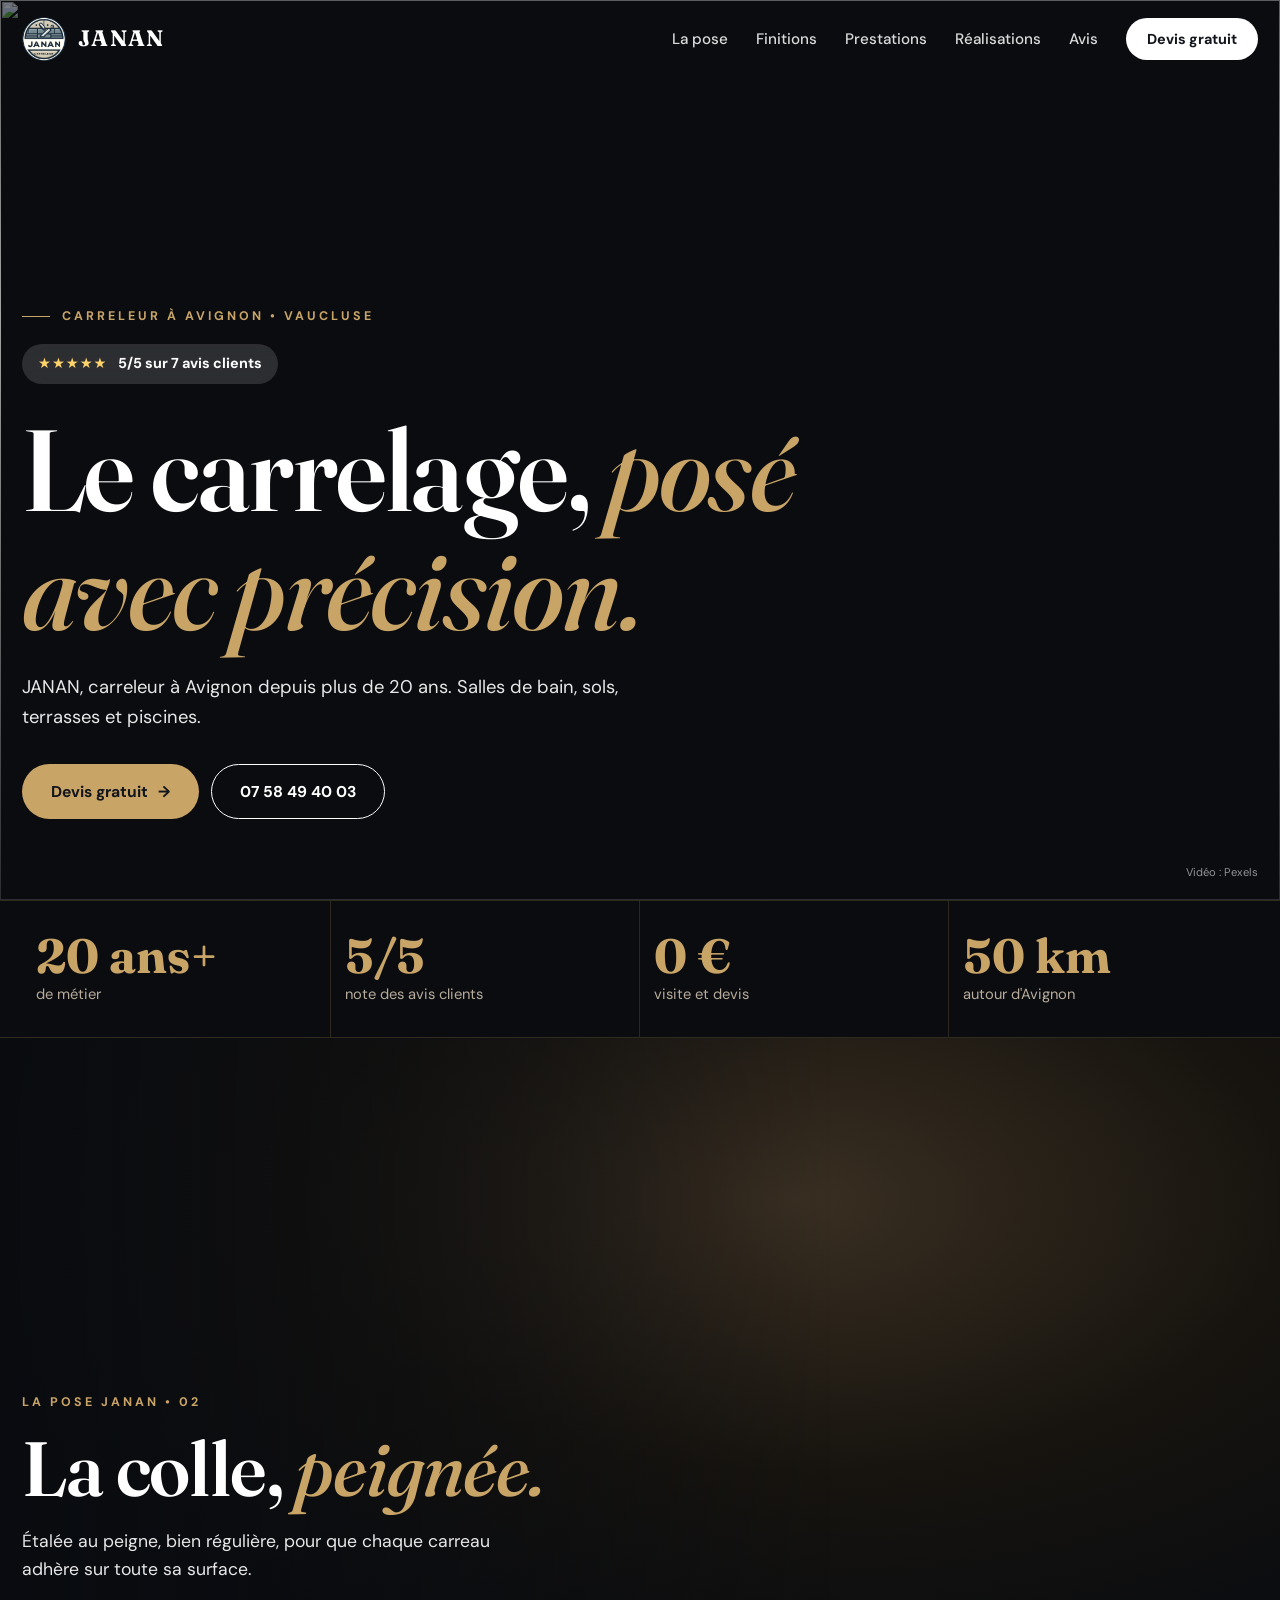
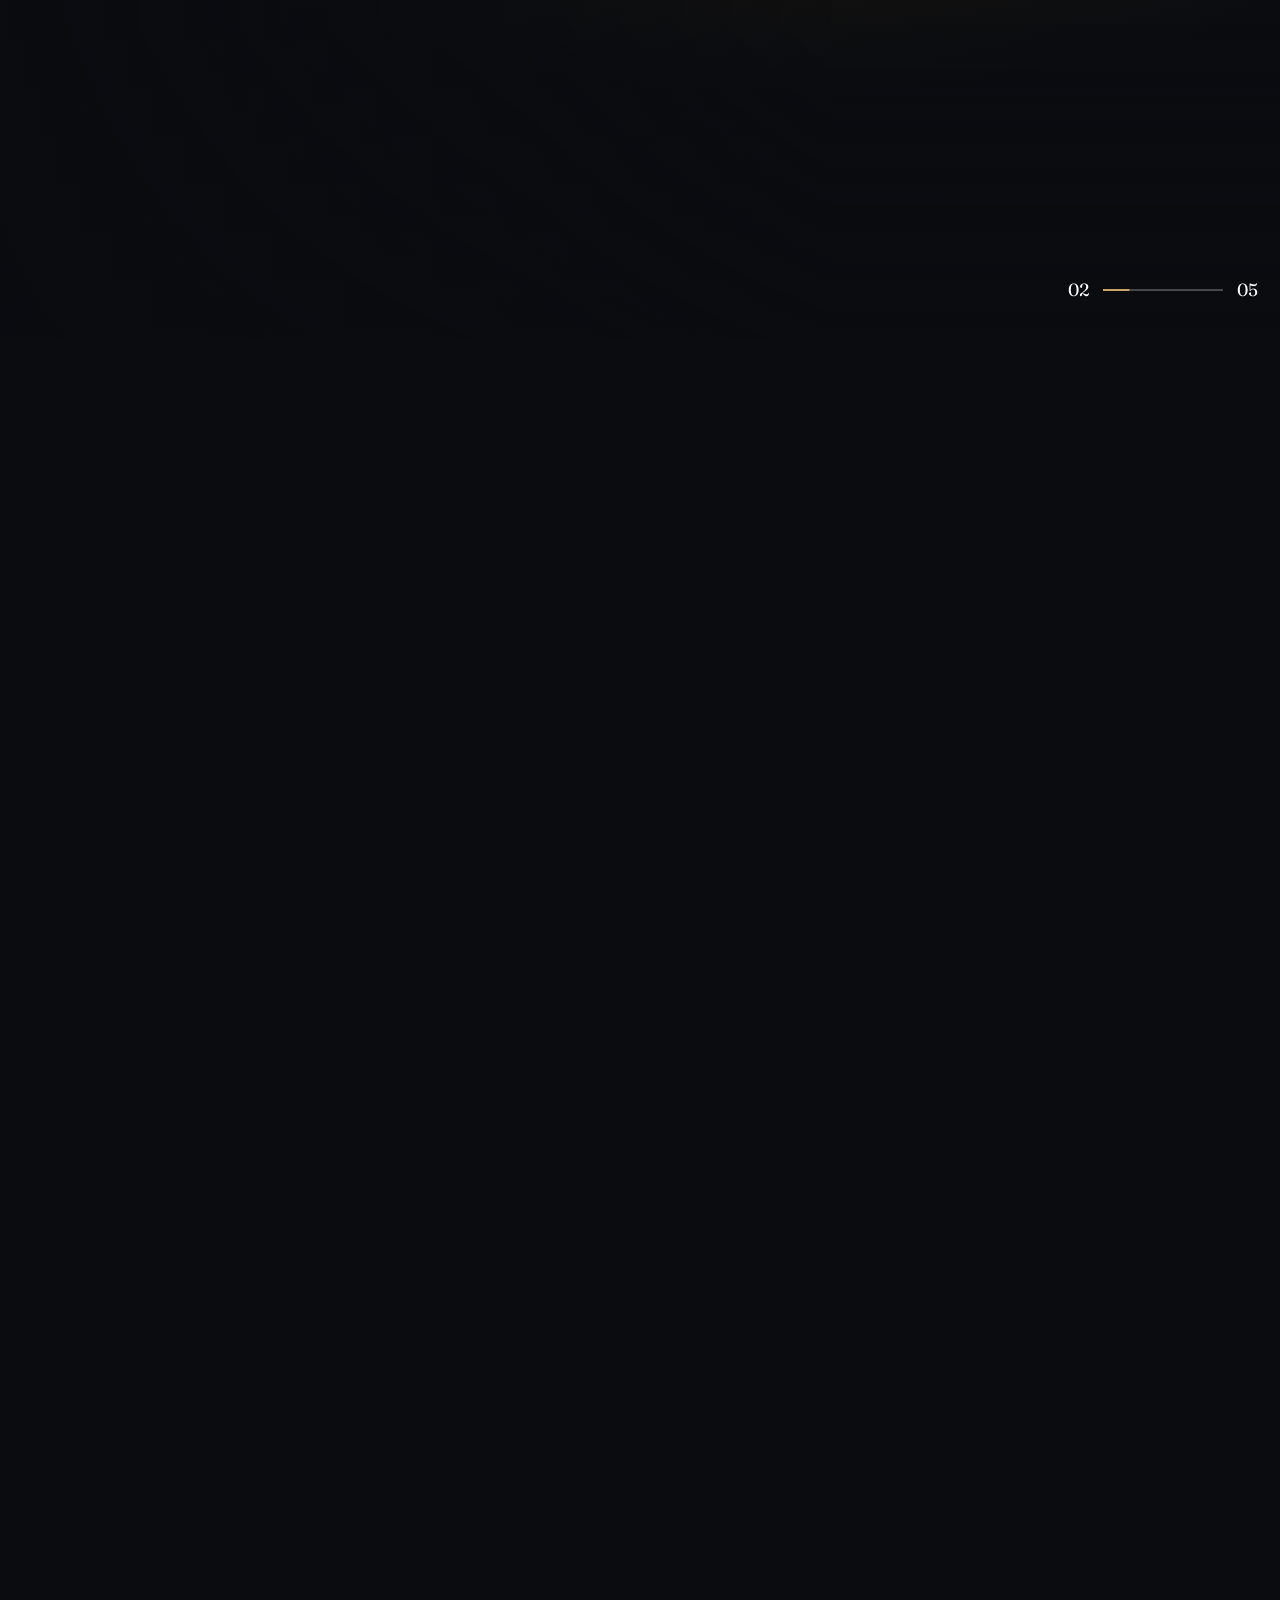
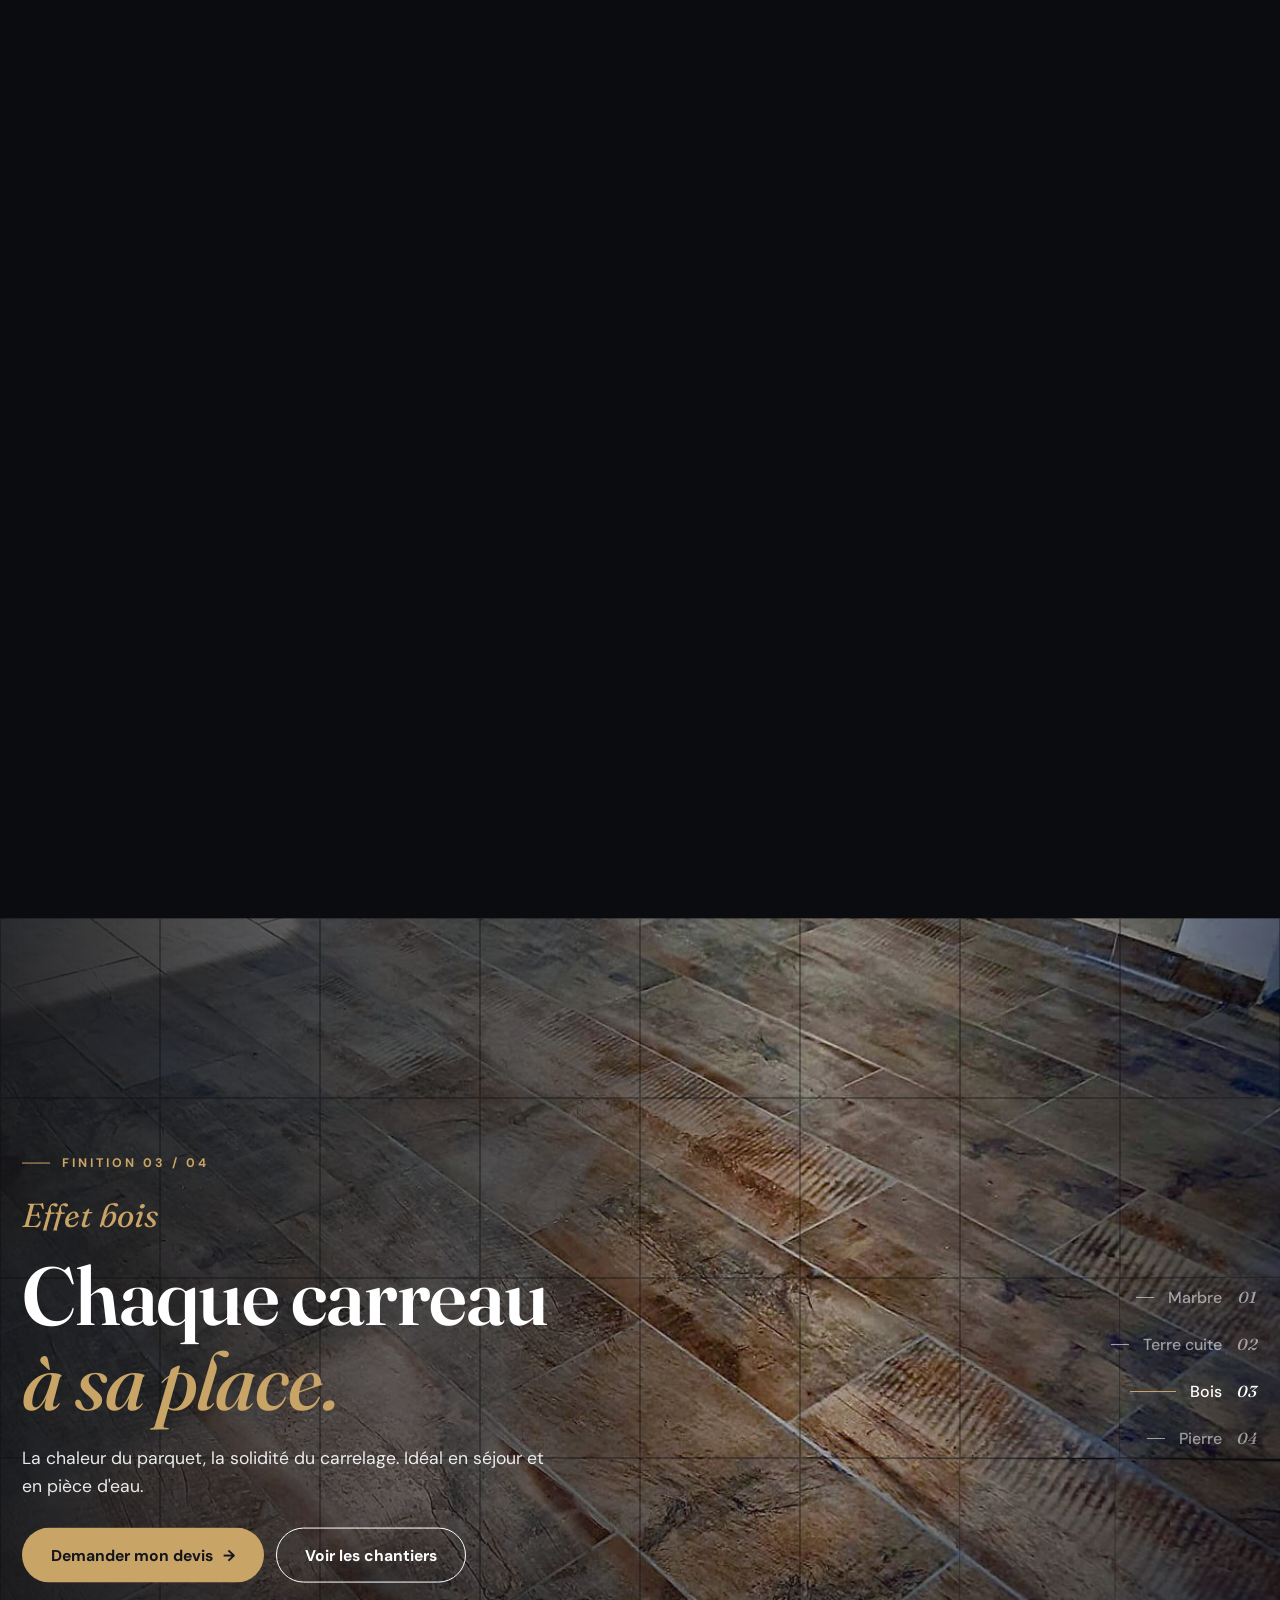
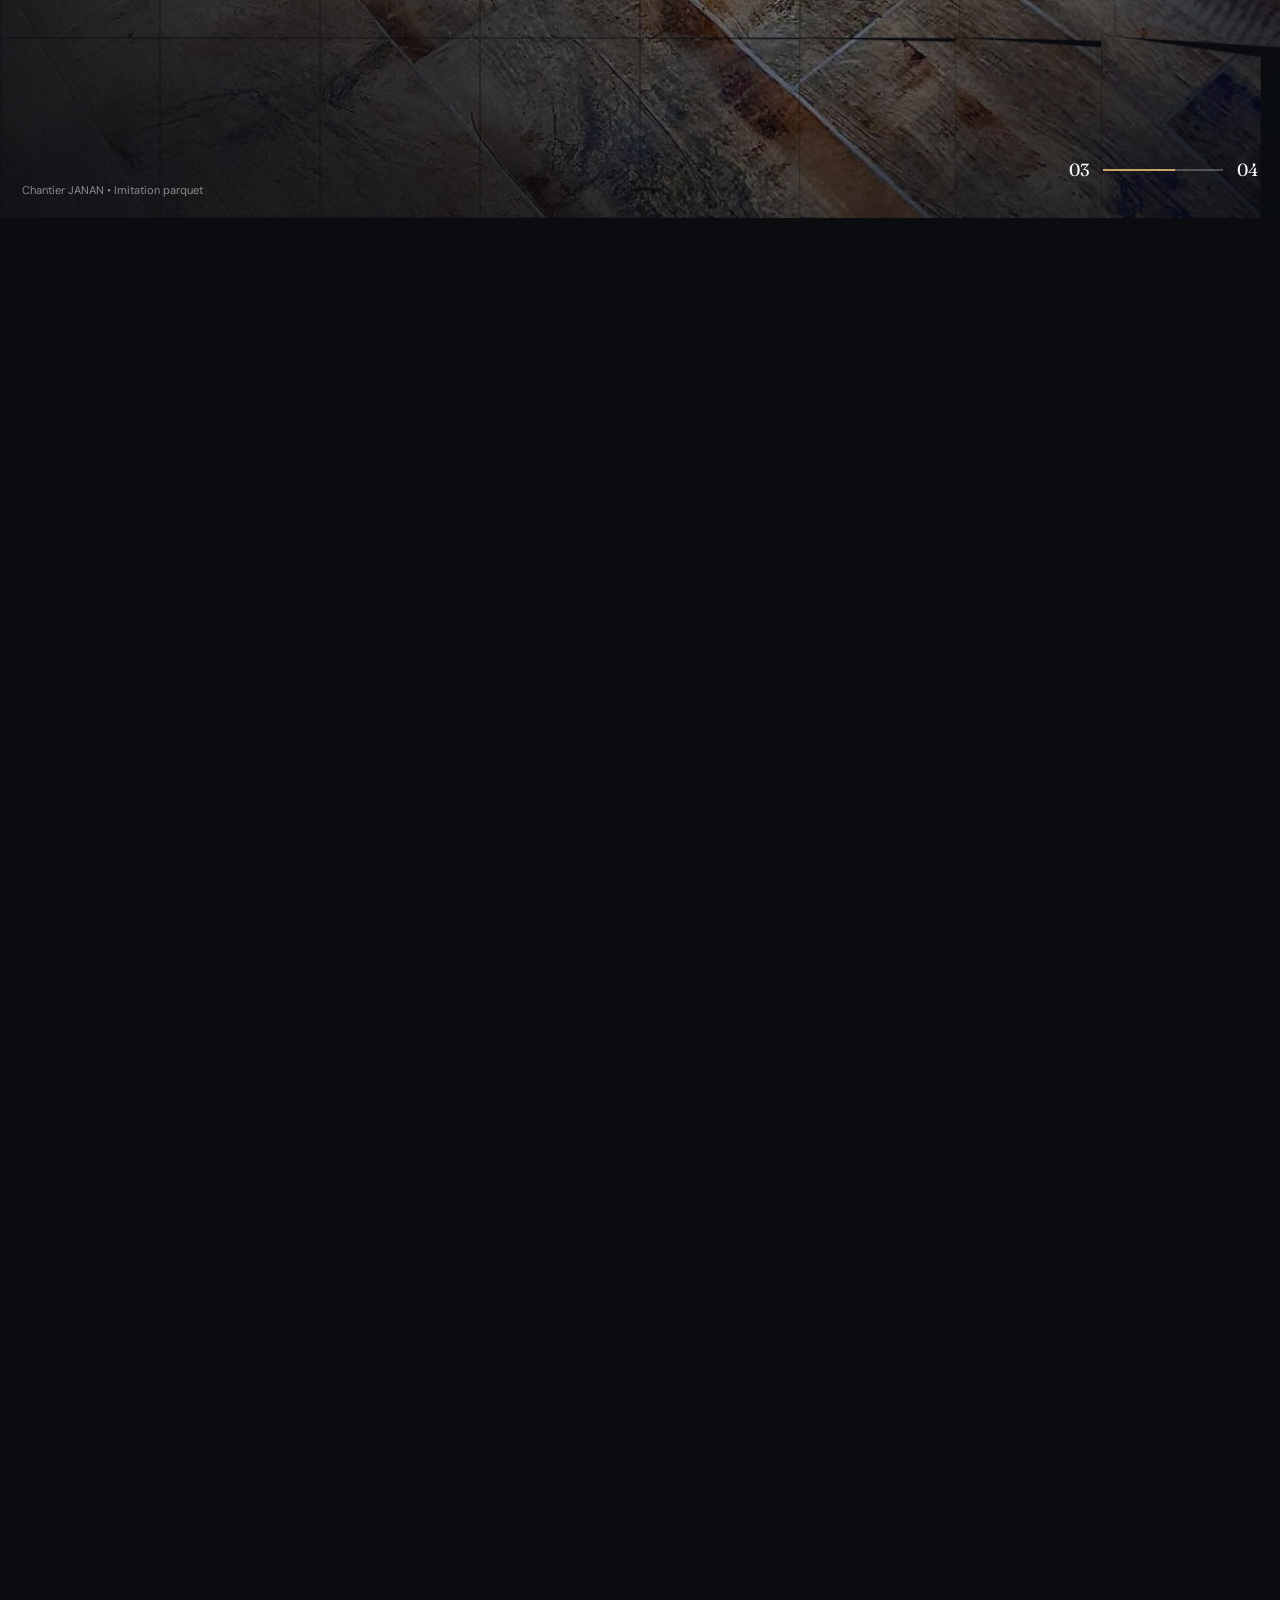
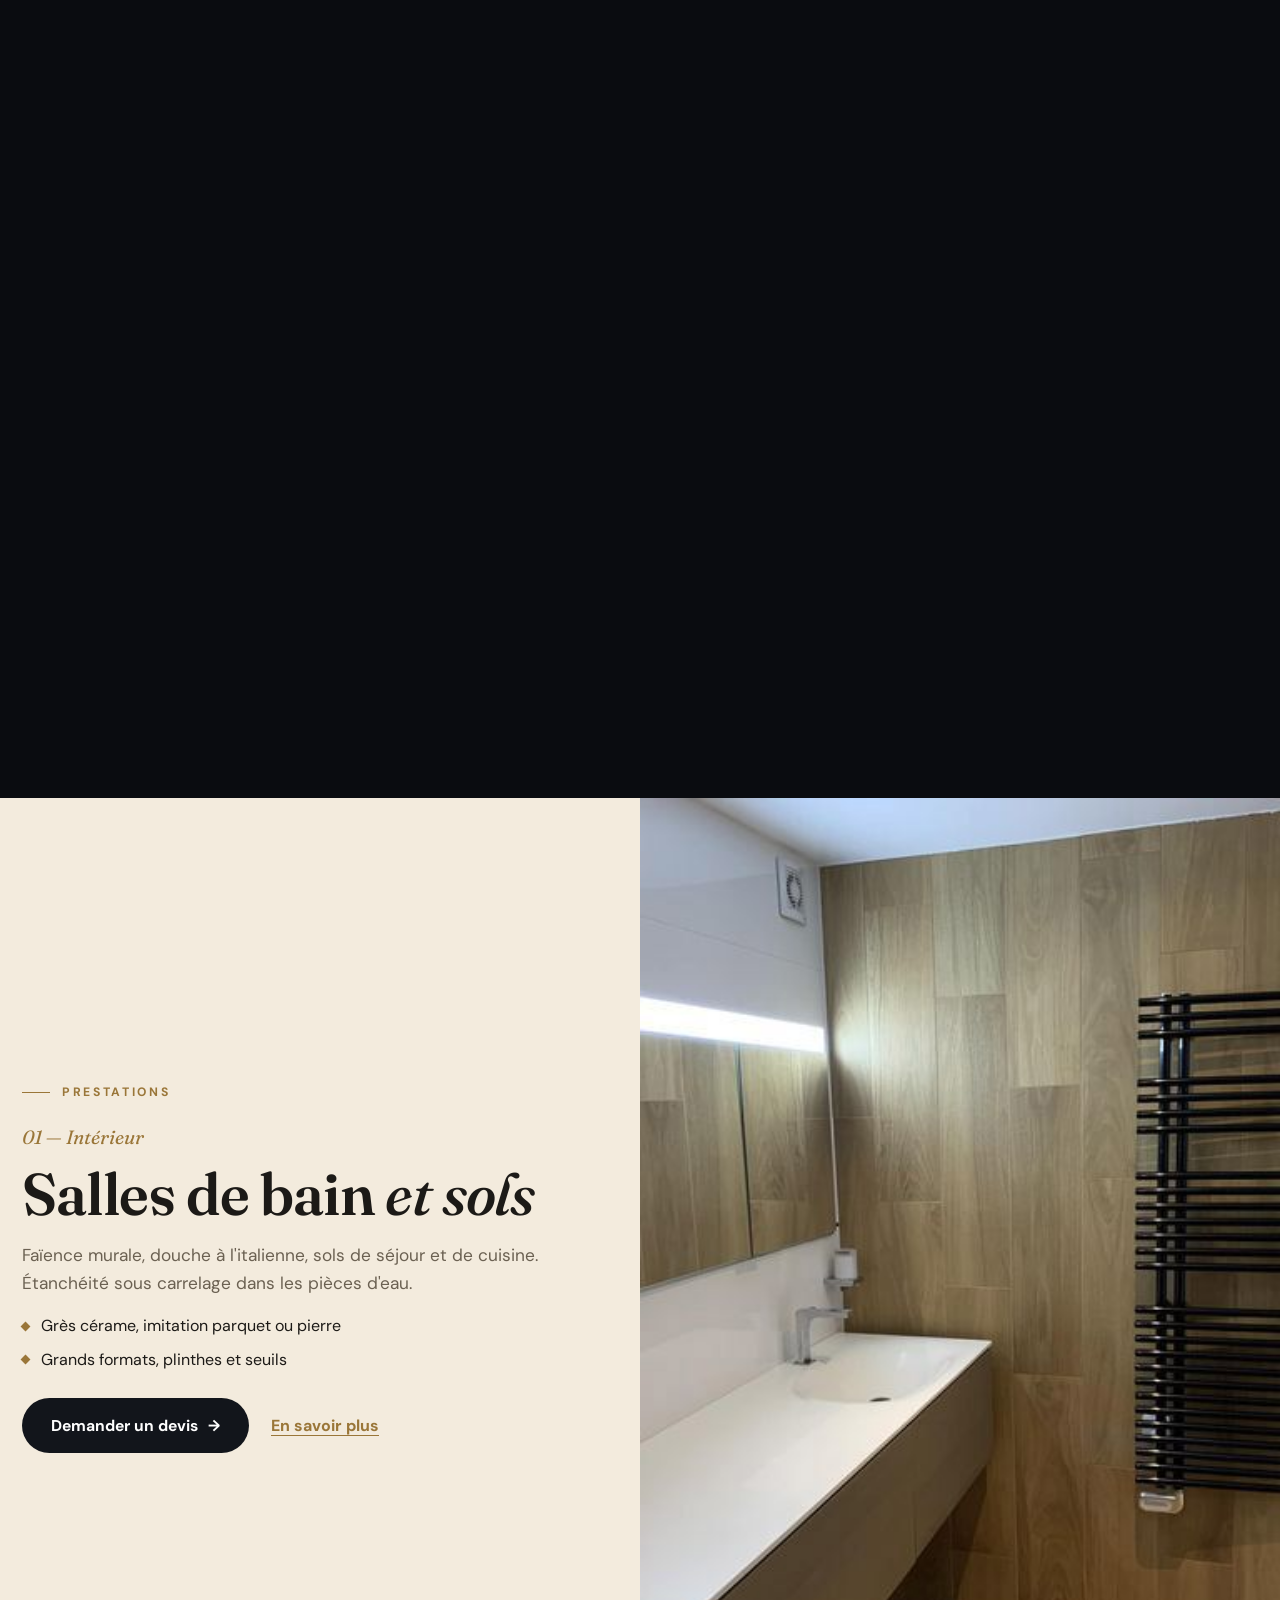
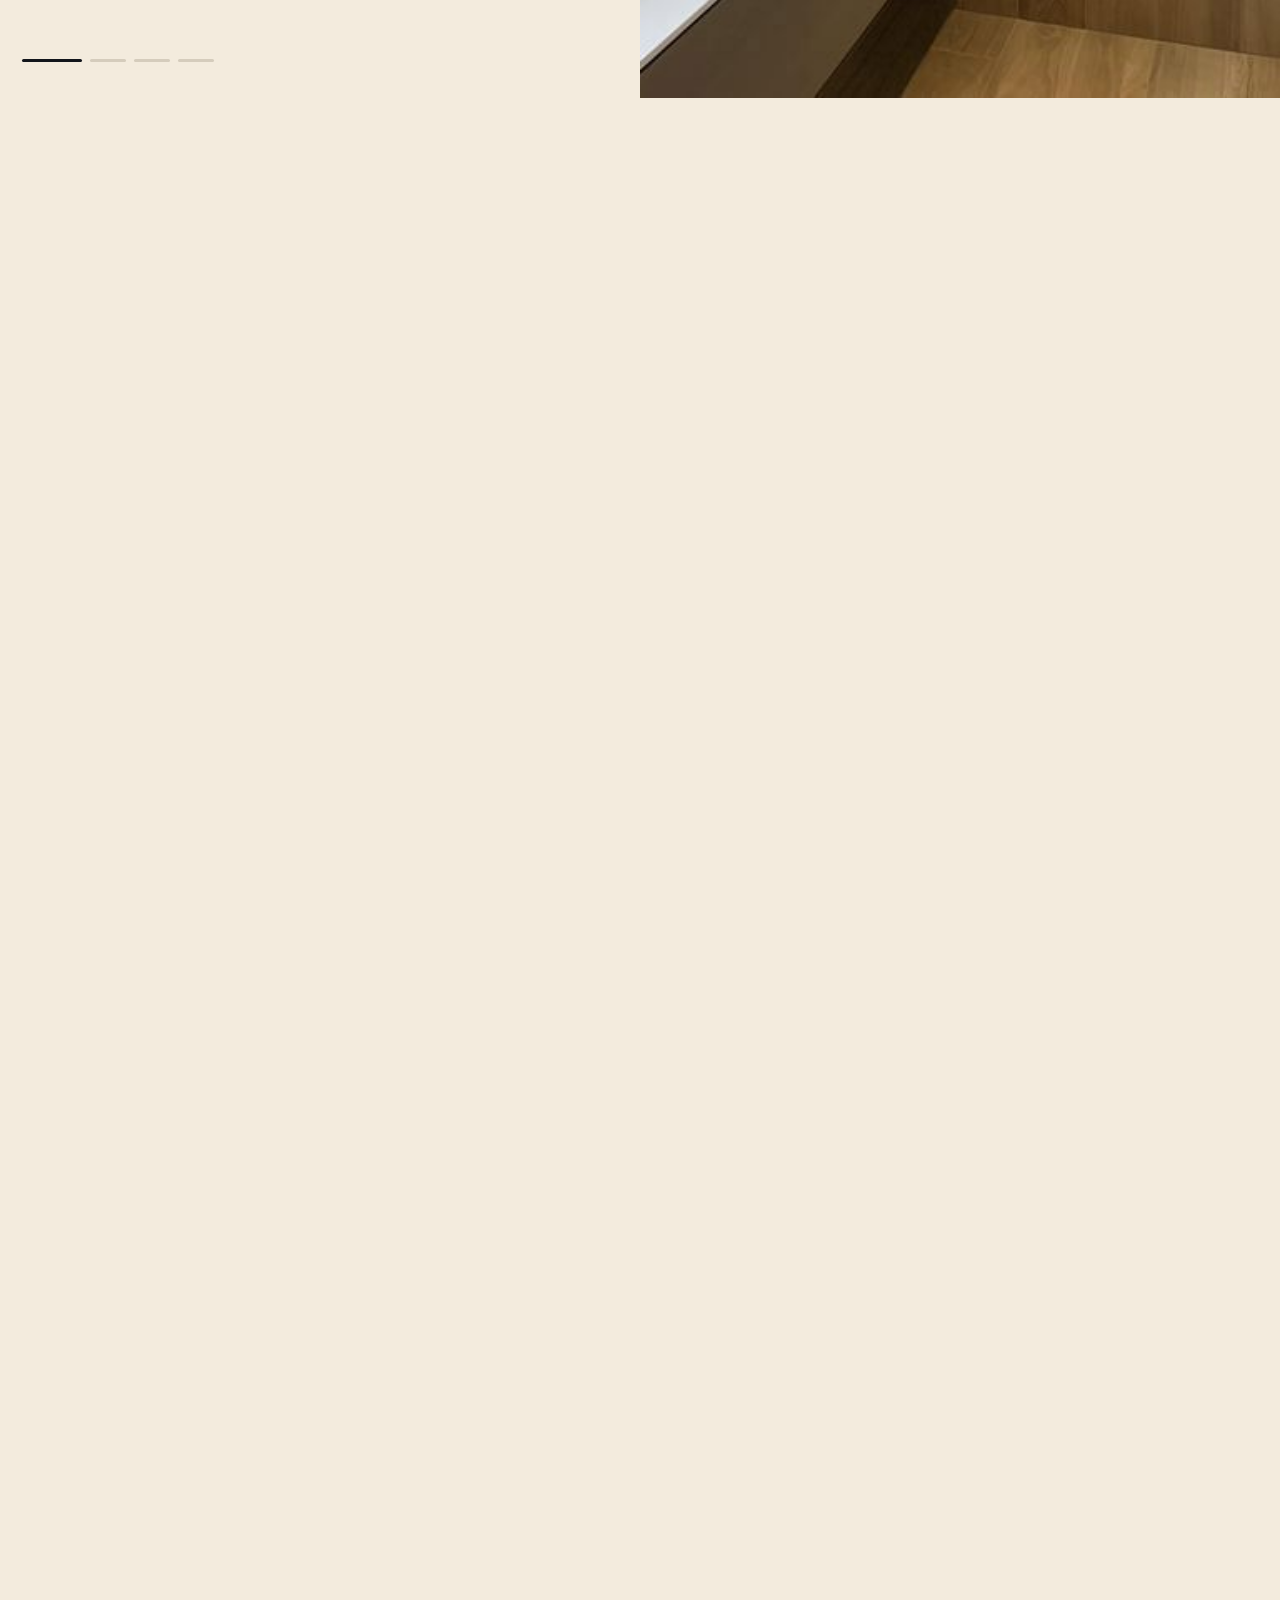
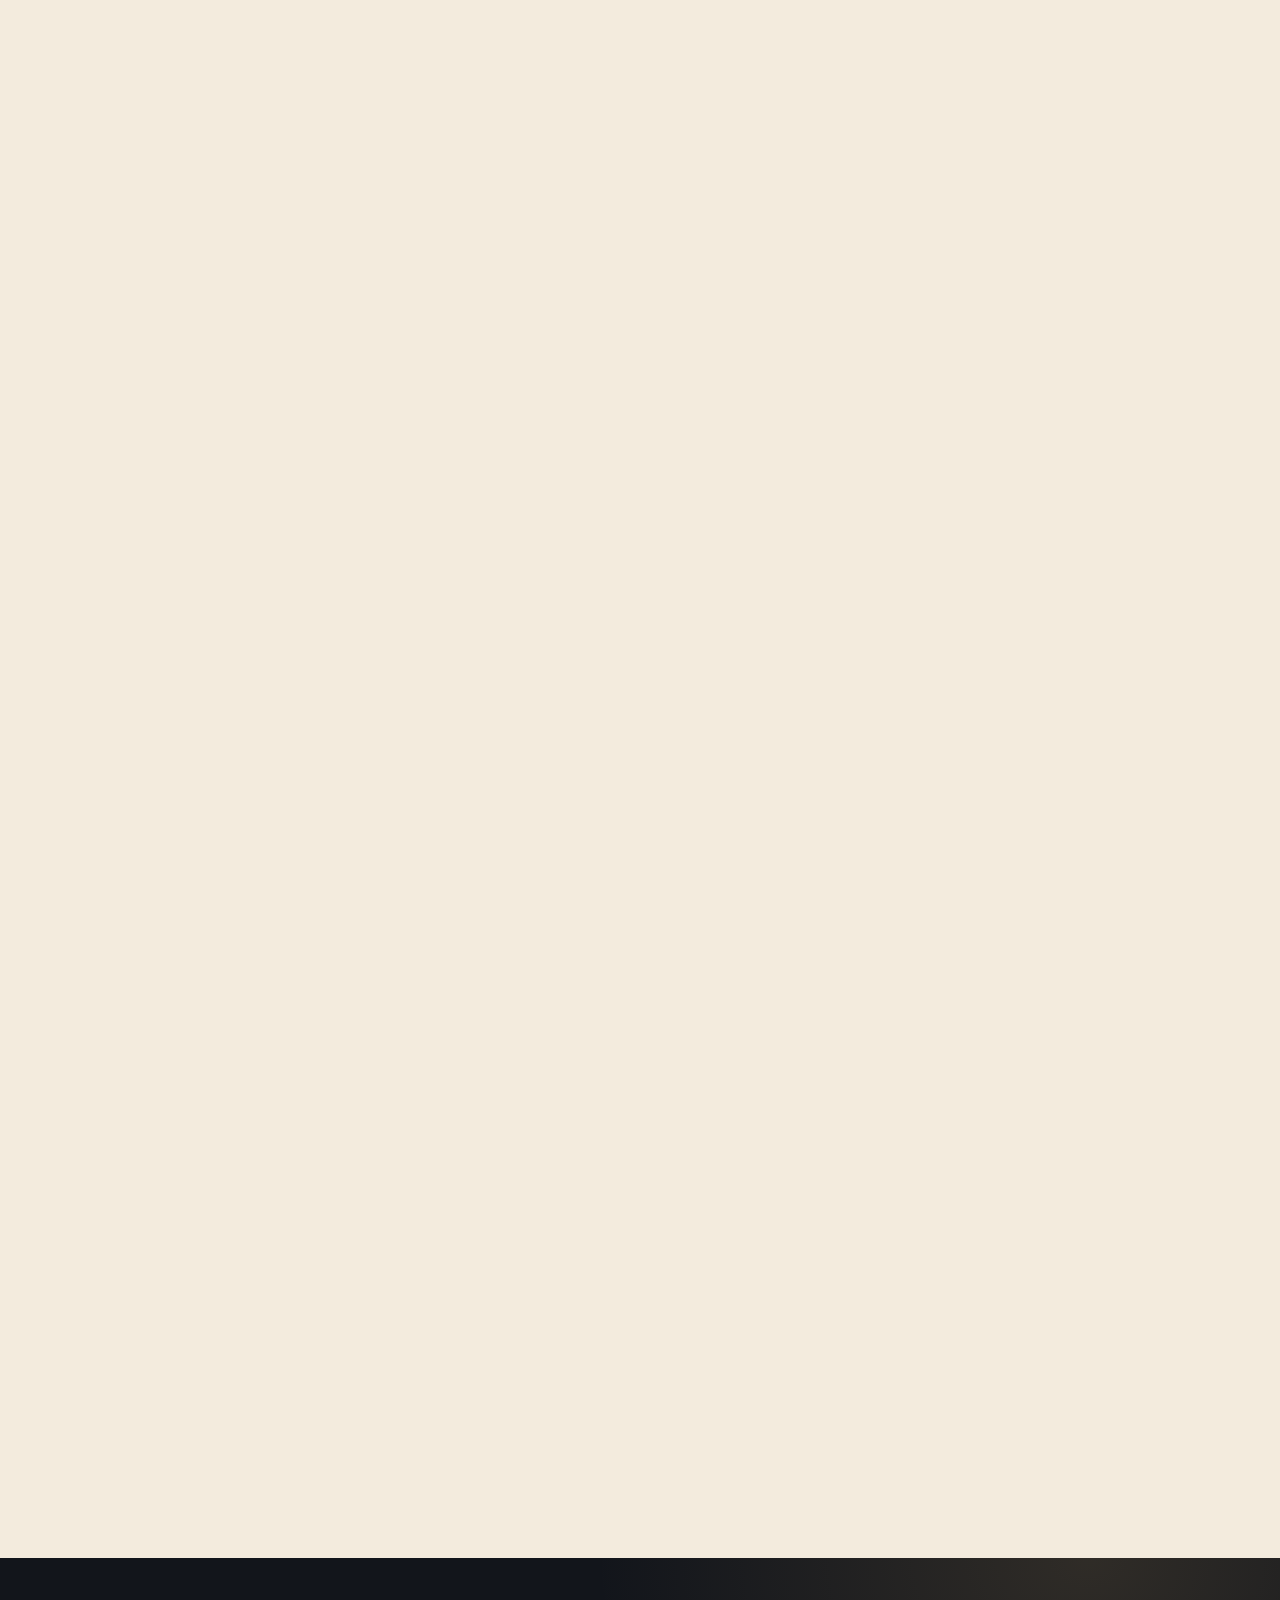
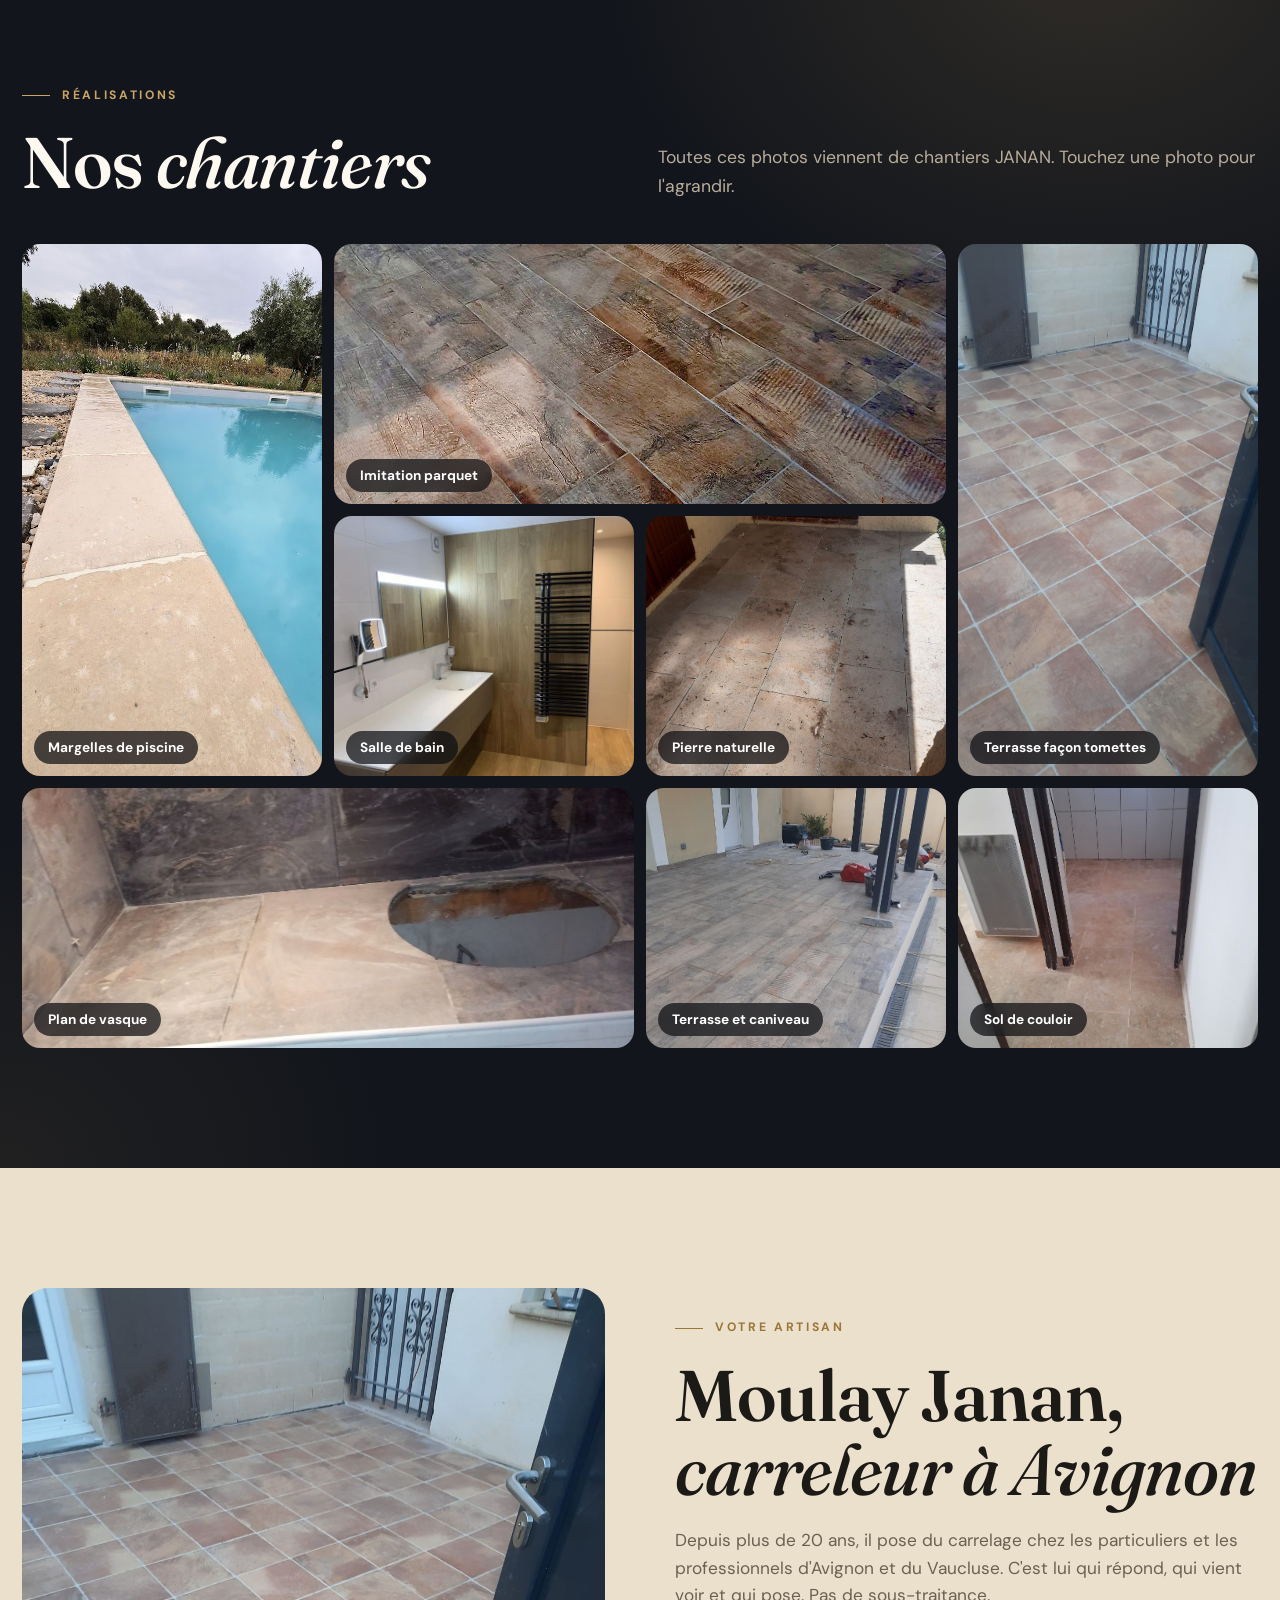
==== index.html @ f1400edd "Zone d'intervention : 50 km autour d'Avignon" ====
<!DOCTYPE html>
<html lang="fr">
<head>
  <meta charset="utf-8">
  <meta name="viewport" content="width=device-width, initial-scale=1, viewport-fit=cover">
  <title>Carreleur à Avignon | JANAN Carreleur • Devis gratuit</title>
  <meta name="description" content="JANAN Carreleur, artisan carreleur à Avignon depuis plus de 20 ans : salles de bain, sols, terrasses, margelles de piscine et rénovation. Avis clients 5/5. Devis gratuit au 07 58 49 40 03.">
  <link rel="canonical" href="https://www.janan-carreleur.fr/">
  <meta property="og:title" content="JANAN Carreleur • Carreleur à Avignon">
  <meta property="og:description" content="Artisan carreleur à Avignon. Avis clients 5/5. Devis gratuit.">
  <meta property="og:type" content="website">
  <meta property="og:image" content="https://www.janan-carreleur.fr/images/margelles-piscine.jpg">
  <link rel="icon" type="image/png" sizes="32x32" href="images/favicon-32.png">
  <link rel="apple-touch-icon" href="images/apple-touch-icon.png">
  <meta name="theme-color" content="#0a0c10">

  <link rel="preconnect" href="https://fonts.googleapis.com">
  <link rel="preconnect" href="https://fonts.gstatic.com" crossorigin>
  <link href="https://fonts.googleapis.com/css2?family=Fraunces:ital,opsz,wght@0,9..144,500;0,9..144,600;0,9..144,700;1,9..144,500&family=DM+Sans:wght@400;500;700&display=swap" rel="stylesheet">
  <link rel="preconnect" href="https://videos.pexels.com">

  <script type="application/ld+json">
  {
    "@context": "https://schema.org",
    "@graph": [
      {
        "@type": "HomeAndConstructionBusiness",
        "@id": "https://www.janan-carreleur.fr/#entreprise",
        "name": "JANAN Carreleur",
        "alternateName": "Moulay Janan - JANAN Carreleur",
        "founder": "Moulay Janan",
        "description": "Artisan carreleur à Avignon depuis plus de 20 ans : salles de bain, sols, terrasses, margelles de piscine et rénovation. Visite et devis gratuits.",
        "telephone": "+33758494003",
        "url": "https://www.janan-carreleur.fr/",
        "image": "https://www.janan-carreleur.fr/images/margelles-piscine.jpg",
        "logo": "https://www.janan-carreleur.fr/images/logo-janan.png",
        "address": { "@type": "PostalAddress", "streetAddress": "1 Avenue Grégoire XI", "postalCode": "84000", "addressLocality": "Avignon", "addressRegion": "Provence-Alpes-Côte d'Azur", "addressCountry": "FR" },
        "areaServed": ["Avignon","Montfavet","Le Pontet","Sorgues","Villeneuve-lès-Avignon","Morières-lès-Avignon","Vedène","Châteaurenard","Saint-Rémy-de-Provence","Luberon"],
        "sameAs": ["https://www.pagesjaunes.fr/pros/60467221"],
        "aggregateRating": { "@type": "AggregateRating", "ratingValue": "5", "reviewCount": "7" },
        "hasOfferCatalog": {
          "@type": "OfferCatalog",
          "name": "Prestations de carrelage",
          "itemListElement": [
            { "@type": "Offer", "itemOffered": { "@type": "Service", "name": "Carrelage de salle de bain", "url": "https://www.janan-carreleur.fr/carrelage-salle-de-bain-avignon.html" } },
            { "@type": "Offer", "itemOffered": { "@type": "Service", "name": "Pose de carrelage de sol", "url": "https://www.janan-carreleur.fr/pose-carrelage-sol-avignon.html" } },
            { "@type": "Offer", "itemOffered": { "@type": "Service", "name": "Carrelage de terrasse", "url": "https://www.janan-carreleur.fr/carrelage-terrasse-avignon.html" } },
            { "@type": "Offer", "itemOffered": { "@type": "Service", "name": "Margelles et plage de piscine", "url": "https://www.janan-carreleur.fr/margelles-piscine-avignon.html" } },
            { "@type": "Offer", "itemOffered": { "@type": "Service", "name": "Rénovation de carrelage", "url": "https://www.janan-carreleur.fr/renovation-carrelage-avignon.html" } }
          ]
        }
      },
      {
        "@type": "FAQPage",
        "mainEntity": [
          { "@type": "Question", "name": "Le devis est-il gratuit ?", "acceptedAnswer": { "@type": "Answer", "text": "Oui. Je me déplace pour voir le chantier et je vous remets un devis détaillé, sans engagement." } },
          { "@type": "Question", "name": "Combien coûte la pose de carrelage ?", "acceptedAnswer": { "@type": "Answer", "text": "Le prix dépend de l'état du sol, du format des carreaux, des découpes et de l'accès au chantier. Il est donné après la visite : vous avez un tarif juste, qui ne change pas en cours de route." } },
          { "@type": "Question", "name": "Dois-je acheter le carrelage moi-même ?", "acceptedAnswer": { "@type": "Answer", "text": "Comme vous préférez. Vous pouvez choisir votre carrelage, ou je vous conseille sur le modèle, la quantité et la colle adaptés à votre pièce." } },
          { "@type": "Question", "name": "Faut-il retirer l'ancien carrelage ?", "acceptedAnswer": { "@type": "Answer", "text": "Pas toujours. Selon l'état du sol, il est parfois possible de poser par-dessus. Je le vérifie lors de la visite." } },
          { "@type": "Question", "name": "Travaillez-vous pour les professionnels ?", "acceptedAnswer": { "@type": "Answer", "text": "Oui : commerces, bureaux, garages et locaux associatifs. Le devis se fait de la même façon." } }
        ]
      }
    ]
  }
  </script>

  <style>
    /* Mise en page : images plein écran (vidéo de pose, photos de chantier), récit au défilement,
       fonds pleins sable et bleu marine (couleurs du logo), peu de blanc. */
    /* Deux ambiances : scènes sombres façon cinéma (noir chaud + lueurs dorées) et sections claires crème et or */
    :root {
      --deep: #0a0c10;
      --navy: #12151b;
      --slate: #3a3f48;
      --sand: #c9a467;
      --sand-dk: #9a7638;
      --stone: #f3ebdd;
      --stone-2: #ebe0cc;
      --cream: #fdf9f1;
      --ink: #1c1a17;
      --muted: #6b6152;
      --line: rgba(60,45,20,.16);
      --glow: radial-gradient(ellipse 55% 45% at 85% 0%, rgba(201,164,103,.16), transparent 70%), radial-gradient(ellipse 45% 40% at 0% 100%, rgba(201,164,103,.08), transparent 70%);
      --wa: #1fa855;
      --serif: 'Fraunces', Georgia, 'Times New Roman', serif;
      --sans: 'DM Sans', system-ui, -apple-system, 'Segoe UI', Arial, sans-serif;
    }
    * { box-sizing: border-box; margin: 0; padding: 0; }
    html { scroll-behavior: smooth; }
    html.lenis, html.lenis body { height: auto; }
    .lenis.lenis-smooth { scroll-behavior: auto !important; }
    .lenis.lenis-stopped { overflow: hidden; }
    body { font-family: var(--sans); background: var(--stone); color: var(--ink); line-height: 1.6; -webkit-font-smoothing: antialiased; }
    main, footer { overflow-x: clip; }
    img, video { max-width: 100%; display: block; }
    a { color: inherit; }
    :focus-visible { outline: 2px solid var(--sand-dk); outline-offset: 3px; }
    h1, h2, h3 { font-family: var(--serif); font-weight: 600; line-height: 1.04; letter-spacing: -0.015em; text-wrap: balance; }
    h1 em, h2 em, h3 em { font-style: italic; font-weight: 500; }
    .wrap { width: 100%; max-width: 1280px; margin: 0 auto; padding-left: max(22px, env(safe-area-inset-left, 0px)); padding-right: max(22px, env(safe-area-inset-right, 0px)); }
    .sec { padding-block: 120px; }
    .kicker { display: inline-flex; align-items: center; gap: 12px; font-size: .76rem; font-weight: 700; letter-spacing: .22em; text-transform: uppercase; color: var(--sand-dk); margin-bottom: 20px; }
    .kicker::before { content: ""; width: 28px; height: 1px; background: currentColor; }
    .on-dark .kicker { color: var(--sand); }
    .h2 { font-size: clamp(2.3rem, 5.6vw, 4.8rem); }
    .lead { color: var(--muted); font-size: 1.1rem; max-width: 50ch; }
    .on-dark { background: var(--glow), var(--navy); color: var(--cream); }
    .on-dark .lead { color: #b8ad9c; }

    .btn { display: inline-flex; align-items: center; justify-content: center; gap: 10px; white-space: nowrap; padding: 16px 28px; border-radius: 999px; font: 700 .98rem var(--sans); text-decoration: none; border: 1.5px solid transparent; cursor: pointer; transition: transform .25s, background .25s, color .25s, border-color .25s; }
    .btn:hover { transform: translateY(-2px); }
    .btn-sand { background: var(--sand); color: var(--navy); }
    .btn-sand:hover { background: var(--cream); }
    .btn-navy { background: var(--navy); color: #fff; }
    .btn-navy:hover { background: var(--slate); }
    .btn-line { border-color: currentColor; background: transparent; }
    .btn-line:hover { background: rgba(255,255,255,.12); }
    .btn-wa { background: var(--wa); color: #fff; }
    .arr { transition: transform .25s; }
    .btn:hover .arr { transform: translateX(4px); }

    .js .rise { opacity: 0; transform: translateY(36px); transition: opacity .9s ease, transform .9s cubic-bezier(.2,.7,.2,1); }
    .js .rise.in { opacity: 1; transform: none; }

    /* ---------- EN-TÊTE ---------- */
    header { position: fixed; inset: 0 0 auto; z-index: 50; padding-top: env(safe-area-inset-top, 0px); color: #fff; transition: background .4s, color .4s, box-shadow .4s; }
    header.solid { background: rgba(10,12,16,.82); color: #fff; backdrop-filter: blur(14px); box-shadow: 0 1px 0 rgba(201,164,103,.18); }
    header .menu .btn-navy { background: var(--sand); color: var(--deep); }
    header .menu .btn-navy:hover { background: var(--cream); }
    .bar { display: flex; align-items: center; justify-content: space-between; gap: 18px; height: 78px; }
    .brand { display: flex; align-items: center; gap: 12px; text-decoration: none; }
    .brand img { width: 44px; height: 44px; }
    .brand b { font-family: var(--serif); font-weight: 700; font-size: 1.4rem; letter-spacing: .06em; }
    .menu { display: flex; align-items: center; gap: 28px; }
    .menu a.l { text-decoration: none; font-weight: 500; font-size: .95rem; opacity: .85; }
    .menu a.l:hover { opacity: 1; }
    .menu .btn { padding: 11px 20px; font-size: .9rem; }
    header:not(.solid) .menu .btn-navy { background: #fff; color: var(--navy); }
    .burger { display: none; width: 46px; height: 46px; border-radius: 50%; border: 1px solid currentColor; background: transparent; color: inherit; cursor: pointer; place-items: center; }
    .mnav { position: fixed; inset: 0; z-index: 80; background: var(--navy); color: var(--cream); display: none; flex-direction: column; justify-content: center; align-items: center; gap: 22px; padding: 40px 24px; }
    .mnav.open { display: flex; }
    .mnav a { font-family: var(--serif); font-size: 2rem; text-decoration: none; }
    .mnav .close { position: absolute; top: calc(18px + env(safe-area-inset-top, 0px)); right: max(18px, env(safe-area-inset-right, 0px)); display: grid; }

    /* ---------- HERO VIDÉO ---------- */
    .hero { position: relative; height: 100vh; height: 100svh; min-height: 560px; overflow: hidden; color: #fff; background: var(--deep); display: flex; align-items: flex-end; }
    .hero video, .hero .poster { position: absolute; inset: 0; width: 100%; height: 100%; object-fit: cover; }
    .hero::after { content: ""; position: absolute; inset: 0; background: linear-gradient(180deg, rgba(10,12,16,.55) 0%, rgba(10,12,16,.15) 35%, rgba(10,12,16,.82) 100%); }
    .hero .wrap { position: relative; z-index: 1; padding-block: 0 9vh; }
    .hero .rating { display: inline-flex; align-items: center; gap: 10px; padding: 8px 16px; border-radius: 999px; background: rgba(255,255,255,.14); backdrop-filter: blur(8px); font-size: .9rem; font-weight: 700; margin-bottom: 26px; }
    .hero .rating span { color: #ffd36b; letter-spacing: 1px; }
    .hero .loc { display: flex; align-items: center; gap: 12px; font-size: .78rem; font-weight: 700; letter-spacing: .24em; text-transform: uppercase; color: var(--sand); margin-bottom: 18px; }
    .hero .loc::before { content: ""; width: 28px; height: 1px; background: currentColor; }
    .hero h1 { font-size: clamp(3rem, 9vw, 8rem); max-width: 12ch; }
    .hero h1 em { color: var(--sand); }
    .hero p { max-width: 48ch; font-size: 1.15rem; margin: 24px 0 32px; color: rgba(255,255,255,.9); }
    .hero .cta { display: flex; gap: 12px; flex-wrap: wrap; }
    .hero .credit { position: absolute; z-index: 1; right: max(22px, env(safe-area-inset-right, 0px)); bottom: 18px; font-size: .7rem; color: rgba(255,255,255,.55); }

    /* ---------- BANDE ---------- */
    .band { background: var(--deep); color: var(--cream); border-top: 1px solid rgba(201,164,103,.2); border-bottom: 1px solid rgba(201,164,103,.2); }
    .band .wrap > div.f { border-color: rgba(201,164,103,.18); }
    .band .wrap { display: grid; grid-template-columns: repeat(4, 1fr); }
    .band div.f { padding: 30px 14px; border-right: 1px solid rgba(255,255,255,.12); }
    .band div.f:last-child { border-right: 0; }
    .band b { display: block; font-family: var(--serif); font-size: clamp(2rem, 3.8vw, 3rem); color: var(--sand); line-height: 1.05; }
    .band span { color: #b8ad9c; font-size: .92rem; }
    .band b i { font-style: normal; font-variant-numeric: tabular-nums; }

    /* ---------- LA POSE : une pièce se carrelle au défilement (chape, colle, carreaux, joints, résultat) ---------- */
    .pose { position: relative; height: 520vh; background: var(--deep); }
    .pose .stage { position: sticky; top: 0; height: 100vh; height: 100svh; overflow: hidden; perspective: 1000px; perspective-origin: 60% 0%; background: radial-gradient(ellipse 70% 55% at 62% 18%, #3a2f22 0%, #17140f 55%, var(--deep) 100%); }
    .pose .floor { position: absolute; left: 62%; top: 62%; width: 1500px; height: 1500px; margin: -750px 0 0 -750px; transform-style: preserve-3d; transform: rotateX(67deg) rotateZ(-18deg) scale(.84); will-change: transform; }
    .pose .floor > div { position: absolute; inset: 0; }
    .pose .screed { background-color: #7c7974; }
    .pose .glue { background: repeating-linear-gradient(90deg, #bcb6aa 0 9px, #9d978b 9px 15px); clip-path: inset(0 100% 0 0); }
    .pose .tiles { display: grid; grid-template-columns: repeat(8, 1fr); gap: 10px; }
    .pose .tl { position: relative; background: linear-gradient(135deg, hsl(38 28% var(--l)) 0%, hsl(36 22% calc(var(--l) - 7%)) 100%); box-shadow: inset 0 0 0 1px rgba(255,255,255,.3), inset -10px -10px 30px rgba(0,0,0,.06); opacity: 0; }
    .pose .tl::after { content: ""; position: absolute; right: -16px; bottom: -16px; width: 22px; height: 22px; z-index: 1; background: linear-gradient(#f4f4f2, #f4f4f2) center / 22px 5px no-repeat, linear-gradient(#f4f4f2, #f4f4f2) center / 5px 22px no-repeat; opacity: var(--x, 0); }
    .pose .floor .dim { background: radial-gradient(ellipse 60% 45% at 62% 62%, rgba(255,236,200,.22), transparent 70%), linear-gradient(180deg, rgba(10,12,16,.6) 0%, rgba(10,12,16,.1) 35%, transparent 60%); pointer-events: none; }
    .pose .final { position: absolute; inset: 0; background: url('images/sol-couloir.jpg') center / cover; opacity: 0; transform: scale(1.12); }
    .pose .shade { position: absolute; inset: 0; z-index: 1; pointer-events: none; background: linear-gradient(90deg, rgba(10,12,16,.88) 0%, rgba(10,12,16,.4) 42%, rgba(10,12,16,0) 65%), linear-gradient(0deg, rgba(10,12,16,.55), transparent 35%); }
    .pose .copy { position: absolute; z-index: 2; left: max(22px, calc((100vw - 1280px) / 2 + 22px)); top: 50%; transform: translateY(-50%); width: min(560px, 88vw); min-height: 340px; color: #fff; }
    .pchap { position: absolute; left: 0; right: 0; top: 50%; opacity: 0; transform: translateY(-38%); transition: opacity .6s, transform .7s cubic-bezier(.2,.7,.2,1); pointer-events: none; }
    .pchap.on { opacity: 1; transform: translateY(-50%); pointer-events: auto; }
    .pchap small { display: block; font-size: .78rem; font-weight: 700; letter-spacing: .24em; text-transform: uppercase; color: var(--sand); margin-bottom: 16px; }
    .pchap h2 { font-size: clamp(2.4rem, 6vw, 5.2rem); }
    .pchap h2 em { color: var(--sand); }
    .pchap p { margin-top: 18px; font-size: 1.1rem; max-width: 42ch; color: rgba(255,255,255,.9); }
    .pchap .cta { margin-top: 26px; display: flex; gap: 12px; flex-wrap: wrap; }

    /* ---------- FINITIONS : les carreaux se retournent au défilement (marbre, terre cuite, bois, pierre, la pose) ---------- */
    .fin { position: relative; height: 520vh; background: var(--deep); }
    .fin .stage { position: sticky; top: 0; height: 100vh; height: 100svh; overflow: hidden; }
    .flip { position: absolute; inset: 0; z-index: 0; display: grid; perspective: 1400px; }
    .flip .t { position: relative; transform-style: preserve-3d; will-change: transform; }
    .flip .t b { position: absolute; inset: 0; backface-visibility: hidden; -webkit-backface-visibility: hidden; background-repeat: no-repeat; background-color: var(--navy); box-shadow: inset 0 0 0 1px rgba(10,12,16,.35); }
    .flip .t b + b { transform: rotateY(180deg); }
    .fin .shade { position: absolute; inset: 0; z-index: 1; pointer-events: none; background: linear-gradient(90deg, rgba(10,12,16,.86) 0%, rgba(10,12,16,.45) 45%, rgba(10,12,16,0) 65%, rgba(10,12,16,.55) 100%), linear-gradient(0deg, rgba(10,12,16,.6), transparent 40%); }
    .fin .copy { position: absolute; z-index: 2; left: max(22px, calc((100vw - 1280px) / 2 + 22px)); top: 50%; transform: translateY(-50%); width: min(600px, 88vw); color: #fff; }
    .fin .lab { display: flex; align-items: center; gap: 12px; font-size: .78rem; font-weight: 700; letter-spacing: .24em; text-transform: uppercase; color: var(--sand); }
    .fin .lab::before { content: ""; width: 28px; height: 1px; background: currentColor; }
    .fin .name { position: relative; height: 1.3em; overflow: hidden; margin: 14px 0 22px; font-family: var(--serif); font-style: italic; font-size: clamp(1.5rem, 2.6vw, 2.1rem); color: var(--sand); }
    .fin .name span { position: absolute; inset: 0; transform: translateY(110%); opacity: 0; transition: transform .6s cubic-bezier(.2,.7,.2,1), opacity .4s; }
    .fin .name span.on { transform: none; opacity: 1; }
    .fin .name span.out { transform: translateY(-110%); opacity: 0; }
    .fin h2 { font-size: clamp(2.6rem, 6.4vw, 5.6rem); }
    .fin h2 em { color: var(--sand); }
    .fin .copy p { margin-top: 20px; font-size: 1.1rem; max-width: 44ch; color: rgba(255,255,255,.9); }
    .fin .cta { margin-top: 28px; display: flex; gap: 12px; flex-wrap: wrap; }
    .fin .steps-nav { position: absolute; z-index: 2; right: max(22px, calc((100vw - 1280px) / 2 + 22px)); top: 50%; transform: translateY(-50%); list-style: none; display: grid; gap: 6px; counter-reset: f; }
    .fin .steps-nav button { counter-increment: f; display: flex; align-items: center; justify-content: flex-end; gap: 14px; width: 100%; padding: 10px 0; border: 0; background: none; color: rgba(255,255,255,.55); font: 500 1rem var(--sans); cursor: pointer; transition: color .3s; }
    .fin .steps-nav button::after { content: "0" counter(f); font-family: var(--serif); font-style: italic; width: 2ch; }
    .fin .steps-nav button::before { content: ""; width: 18px; height: 1px; background: currentColor; transition: width .4s; }
    .fin .steps-nav button.on { color: #fff; }
    .fin .steps-nav button.on::before { width: 46px; background: var(--sand); }
    .counter { position: absolute; z-index: 2; right: max(22px, env(safe-area-inset-right, 0px)); bottom: 34px; color: #fff; font-family: var(--serif); font-size: 1.1rem; display: flex; align-items: center; gap: 14px; }
    .counter .bar2 { width: 120px; height: 2px; background: rgba(255,255,255,.25); position: relative; overflow: hidden; }
    .counter .bar2 i { position: absolute; inset: 0; background: var(--sand); transform-origin: 0 50%; transform: scaleX(0); }
    .scroll-hint { position: absolute; z-index: 2; left: 50%; bottom: 30px; transform: translateX(-50%); font-size: .72rem; letter-spacing: .24em; text-transform: uppercase; color: rgba(255,255,255,.7); display: flex; flex-direction: column; align-items: center; gap: 10px; transition: opacity .4s; }
    .scroll-hint::after { content: ""; width: 1px; height: 38px; background: linear-gradient(var(--sand), transparent); animation: drip 1.8s ease-in-out infinite; transform-origin: top; }
    @keyframes drip { 0% { transform: scaleY(0); } 50% { transform: scaleY(1); } 100% { transform: scaleY(1); opacity: 0; } }
    .credit-s { position: absolute; z-index: 2; left: max(22px, env(safe-area-inset-left, 0px)); bottom: 18px; font-size: .7rem; color: rgba(255,255,255,.5); }
    .hero .scroll-hint { bottom: 22px; }

    /* ---------- PRESTATIONS : photo pleine hauteur ---------- */
    .svcs { position: relative; height: 440vh; background: var(--stone); }
    .svcs .stage { position: sticky; top: 0; height: 100vh; height: 100svh; display: grid; grid-template-columns: 1fr 1fr; overflow: hidden; }
    .svcs .txt { position: relative; display: flex; align-items: center; padding: 100px 56px 60px max(22px, calc((100vw - 1280px) / 2 + 22px)); }
    .svcs .txt .inner { position: relative; width: 100%; min-height: 420px; }
    .svc { position: absolute; inset: 0; display: flex; flex-direction: column; justify-content: center; opacity: 0; visibility: hidden; transform: translateY(26px); transition: opacity .6s, transform .6s cubic-bezier(.2,.7,.2,1), visibility 0s .6s; }
    .svc.on { opacity: 1; visibility: visible; transform: none; transition: opacity .6s, transform .6s cubic-bezier(.2,.7,.2,1), visibility 0s; }
    .svc .n { font-family: var(--serif); font-style: italic; font-size: 1.2rem; color: var(--sand-dk); margin-bottom: 10px; }
    .svc h3 { font-size: clamp(2.2rem, 4.6vw, 4rem); margin-bottom: 18px; }
    .svc p { color: var(--muted); font-size: 1.08rem; max-width: 44ch; margin-bottom: 16px; }
    .svc ul { list-style: none; display: grid; gap: 8px; margin-bottom: 26px; }
    .svc li { display: flex; gap: 12px; align-items: center; }
    .svc li::before { content: ""; width: 7px; height: 7px; background: var(--sand-dk); transform: rotate(45deg); flex: none; }
    .svc .btn { align-self: flex-start; }
    .svc-cta { display: flex; align-items: center; gap: 22px; flex-wrap: wrap; }
    .more-link { font-weight: 700; color: var(--sand-dk); text-underline-offset: 4px; }
    .seo-txt { margin-top: 30px; color: var(--muted); max-width: 52ch; }
    .seo-txt p { margin-bottom: 14px; }
    .seo-txt a { color: var(--sand-dk); font-weight: 500; }
    .f-nav { display: flex; flex-wrap: wrap; gap: 8px 20px; padding-top: 24px; }
    .f-nav a { text-decoration: none; }
    .f-nav a:hover { color: var(--cream); }
    .svcs .pics { position: relative; overflow: hidden; background: var(--deep); }
    .svcs .pics img { position: absolute; inset: 0; width: 100%; height: 100%; object-fit: cover; opacity: 0; transform: scale(1.06); transition: opacity .9s ease, transform 1.4s cubic-bezier(.2,.7,.2,1); }
    .svcs .pics img.on { opacity: 1; transform: none; }
    .svcs .tabs { position: absolute; left: max(22px, calc((100vw - 1280px) / 2 + 22px)); bottom: 36px; display: flex; gap: 8px; z-index: 2; }
    .svcs .tabs i { width: 36px; height: 3px; border-radius: 3px; background: var(--line); transition: background .3s, width .3s; }
    .svcs .tabs i.on { background: var(--navy); width: 60px; }

    /* ---------- RÉALISATIONS ---------- */
    .works .head { display: flex; justify-content: space-between; align-items: end; gap: 24px; flex-wrap: wrap; margin-bottom: 44px; }
    .mosaic { display: grid; grid-template-columns: repeat(4, 1fr); grid-auto-rows: 260px; gap: 12px; }
    .mosaic button { position: relative; border: 0; padding: 0; overflow: hidden; border-radius: 18px; cursor: zoom-in; background: var(--deep); }
    .mosaic .tall { grid-row: span 2; }
    .mosaic .wide { grid-column: span 2; }
    .mosaic img { width: 100%; height: 100%; object-fit: cover; transition: transform 1s cubic-bezier(.2,.7,.2,1); }
    .mosaic button:hover img { transform: scale(1.06); }
    .mosaic span { position: absolute; left: 12px; bottom: 12px; padding: 8px 14px; border-radius: 999px; background: rgba(10,12,16,.7); backdrop-filter: blur(8px); color: #fff; font: 700 .85rem var(--sans); }
    .lightbox { position: fixed; inset: 0; z-index: 100; background: rgba(10,16,26,.95); display: none; align-items: center; justify-content: center; padding: 24px; }
    .lightbox.open { display: flex; }
    .lightbox img { max-height: 86vh; border-radius: 14px; }
    .lightbox button { position: absolute; top: calc(16px + env(safe-area-inset-top, 0px)); right: calc(16px + env(safe-area-inset-right, 0px)); width: 50px; height: 50px; border-radius: 50%; border: 1px solid rgba(255,255,255,.4); background: rgba(255,255,255,.08); color: #fff; font-size: 1.5rem; cursor: pointer; }

    /* ---------- AVANT / APRÈS ---------- */
    .ba-sec .head { display: flex; justify-content: space-between; align-items: end; gap: 24px; flex-wrap: wrap; margin-bottom: 40px; }
    .ba { --p: 50%; position: relative; aspect-ratio: 16 / 9; border-radius: 22px; overflow: hidden; background: var(--deep); user-select: none; box-shadow: 0 0 0 1px rgba(201,164,103,.25); }
    .ba img { position: absolute; inset: 0; width: 100%; height: 100%; object-fit: cover; }
    .ba .before { position: absolute; inset: 0; clip-path: inset(0 calc(100% - var(--p)) 0 0); }
    .ba .tag { position: absolute; top: 16px; z-index: 2; padding: 7px 14px; border-radius: 999px; background: rgba(10,12,16,.7); backdrop-filter: blur(8px); color: #fff; font-size: .78rem; font-weight: 700; letter-spacing: .14em; text-transform: uppercase; pointer-events: none; }
    .ba .tag.l { left: 16px; } .ba .tag.r { right: 16px; color: var(--sand); }
    .ba .handle { position: absolute; top: 0; bottom: 0; left: var(--p); z-index: 2; width: 2px; margin-left: -1px; background: var(--sand); pointer-events: none; }
    .ba .handle i { position: absolute; top: 50%; left: 50%; width: 54px; height: 54px; margin: -27px 0 0 -27px; border-radius: 50%; background: var(--sand); color: var(--deep); display: grid; place-items: center; font-style: normal; font-weight: 700; font-size: 1.1rem; letter-spacing: 2px; box-shadow: 0 6px 24px rgba(0,0,0,.4); transition: transform .25s; }
    .ba:hover .handle i { transform: scale(1.08); }
    .ba input { position: absolute; inset: 0; z-index: 3; width: 100%; height: 100%; margin: 0; opacity: 0; cursor: ew-resize; }
    .ba input:focus-visible ~ .handle i { outline: 2px solid #fff; outline-offset: 3px; }
    .ba-cap { margin-top: 16px; color: #b8ad9c; font-size: .92rem; }

    /* ---------- L'ARTISAN ---------- */
    .artisan { background: var(--stone-2); }
    .art { display: grid; grid-template-columns: 1fr 1fr; gap: 70px; align-items: center; }
    .art .ph { position: relative; border-radius: 26px; overflow: hidden; aspect-ratio: 4/5; }
    .art .ph img { width: 100%; height: 100%; object-fit: cover; }
    .art .quote { position: absolute; left: 18px; right: 18px; bottom: 18px; padding: 20px 22px; border-radius: 18px; background: rgba(10,12,16,.78); backdrop-filter: blur(10px); color: #fff; font-family: var(--serif); font-size: 1.15rem; }
    .art .quote small { display: block; font-family: var(--sans); font-size: .85rem; color: #b8ad9c; margin-top: 6px; }
    .art p { color: var(--muted); font-size: 1.08rem; margin: 20px 0; max-width: 54ch; }
    .steps { list-style: none; counter-reset: s; display: grid; margin-top: 30px; border-top: 1px solid var(--line); }
    .steps li { counter-increment: s; display: grid; grid-template-columns: 60px 1fr; gap: 10px; padding: 18px 0; border-bottom: 1px solid var(--line); }
    .steps li::before { content: "0" counter(s); font-family: var(--serif); font-style: italic; font-size: 1.5rem; color: var(--sand-dk); }
    .steps b { display: block; }
    .steps span { color: var(--muted); font-size: .95rem; }

    /* ---------- AVIS ---------- */
    .reviews { background: var(--stone); }
    .rv-head { display: flex; justify-content: space-between; align-items: end; gap: 24px; flex-wrap: wrap; margin-bottom: 40px; }
    .score { display: flex; align-items: center; gap: 16px; }
    .score b { font-family: var(--serif); font-size: 4rem; line-height: 1; }
    .score small { display: block; color: var(--muted); }
    .score .st { color: #b88a00; letter-spacing: 2px; }
    .rv-grid { display: grid; grid-template-columns: repeat(3, 1fr); gap: 16px; }
    .rv { background: var(--cream); border-radius: 22px; padding: 30px; display: flex; flex-direction: column; gap: 16px; transition: transform .3s, box-shadow .3s; }
    .rv:hover { transform: translateY(-4px); box-shadow: 0 24px 50px -28px rgba(40,30,15,.4); }
    .rv .st { color: #b88a00; letter-spacing: 2px; }
    .rv q { quotes: "« " " »"; flex: 1; font-family: var(--serif); font-size: 1.12rem; line-height: 1.55; }
    .rv .by { display: flex; align-items: center; gap: 12px; font-size: .9rem; }
    .rv .av { width: 38px; height: 38px; border-radius: 50%; background: var(--navy); color: #fff; display: grid; place-items: center; font-weight: 700; }
    .rv .by small { display: block; color: var(--muted); }
    .rv-links { display: flex; gap: 12px; flex-wrap: wrap; margin-top: 30px; }
    .rv-links .btn-line:hover { background: rgba(40,30,15,.08); }

    /* ---------- CHOISISSEZ VOTRE SOL : aperçu 3D d'une pièce, pièce + finition au choix ---------- */
    .cfg { background: var(--stone-2); }
    .cfg-grid { display: grid; grid-template-columns: .85fr 1.15fr; gap: 56px; align-items: center; }
    .cfg h3 { font-family: var(--sans); font-size: .76rem; font-weight: 700; letter-spacing: .22em; text-transform: uppercase; color: var(--sand-dk); margin: 30px 0 12px; }
    .chips { display: flex; flex-wrap: wrap; gap: 8px; }
    .chips button { display: inline-flex; align-items: center; gap: 10px; padding: 10px 16px; border-radius: 999px; border: 1.5px solid var(--line); background: var(--cream); color: var(--ink); font: 500 .95rem var(--sans); cursor: pointer; transition: border-color .25s, background .25s, color .25s, transform .25s; }
    .chips button:hover { transform: translateY(-2px); border-color: var(--sand-dk); }
    .chips button[aria-pressed="true"] { background: var(--navy); border-color: var(--navy); color: #fff; }
    .chips .sw { width: 26px; height: 26px; border-radius: 6px; background-size: cover; box-shadow: inset 0 0 0 1px rgba(0,0,0,.12); }
    .cfg-sum { margin-top: 30px; padding: 18px 20px; border-radius: 16px; background: var(--cream); border: 1px solid var(--line); }
    .cfg-sum b { display: block; font-family: var(--serif); font-size: 1.4rem; font-weight: 600; }
    .cfg-sum span { color: var(--muted); font-size: .92rem; }
    .cfg .btn { margin-top: 18px; }
    .cfg-view { position: relative; aspect-ratio: 4 / 3; border-radius: 26px; overflow: hidden; background: var(--deep); perspective: 1200px; perspective-origin: 50% 30%; box-shadow: 0 40px 80px -40px rgba(40,30,15,.55); }
    .cfg-view .wall { position: absolute; left: 0; right: 0; top: 0; height: 40%; opacity: 0; transition: opacity .8s; }
    .cfg-view .wall.on { opacity: 1; }
    .wall.sdb { background: linear-gradient(rgba(255,255,255,.9) 1px, transparent 1px) 0 0 / 46px 46px, linear-gradient(90deg, rgba(255,255,255,.9) 1px, transparent 1px) 0 0 / 46px 46px, linear-gradient(180deg, #dfe3e1, #c9cfcc); }
    .wall.sejour { background: linear-gradient(90deg, transparent 58%, rgba(255,250,235,.85) 58%, rgba(255,250,235,.55) 74%, transparent 74%) 0 18% / 100% 70% no-repeat, linear-gradient(0deg, #cbbfae 6%, transparent 6%), linear-gradient(180deg, #e9ddca, #d9cab3); }
    .wall.terrasse { background: linear-gradient(0deg, #c9b99c 22%, #b9a888 22%, #b9a888 25%, transparent 25%), linear-gradient(180deg, #8fb8d8 0%, #cfdfe8 70%, #efe6d3 100%); }
    .wall.piscine { background: linear-gradient(180deg, #7fb0d6 0%, #c6dcea 75%, #e9e2d0 100%); }
    .cfg-view .floor { position: absolute; left: 50%; top: 40%; width: 2600px; height: 1000px; margin-left: -1300px; transform-origin: 50% 0; transform: rotateX(76deg); transform-style: preserve-3d; }
    .cfg-view .floor > div { position: absolute; inset: 0; background-size: 520px 520px; animation: glide 26s linear infinite; }
    .cfg-view .floor .tb { clip-path: inset(0 0 100% 0); }
    .cfg-view .floor .tb.go { clip-path: inset(0 0 0 0); transition: clip-path 1.1s cubic-bezier(.3,.1,.3,1); }
    @keyframes glide { to { background-position: 0 520px; } }
    .cfg-view .water { position: absolute; left: 0; right: 0; top: 0; height: 120px; z-index: 1; background: repeating-linear-gradient(100deg, rgba(255,255,255,.18) 0 6px, transparent 6px 40px), linear-gradient(180deg, #3b8fc0, #2a79ad); box-shadow: 0 12px 0 #e8e1d0; opacity: 0; transition: opacity .8s; }
    .cfg-view .water.on { opacity: 1; }
    .cfg-view .haze { position: absolute; inset: 0; pointer-events: none; background: linear-gradient(180deg, transparent 38%, rgba(255,245,225,.28) 41%, transparent 55%), radial-gradient(ellipse 90% 70% at 50% 60%, transparent 55%, rgba(10,12,16,.45) 100%); }
    .cfg-view .lbl { position: absolute; left: 16px; bottom: 16px; z-index: 2; padding: 8px 14px; border-radius: 999px; background: rgba(10,12,16,.7); backdrop-filter: blur(8px); color: #fff; font-size: .85rem; font-weight: 700; }
    .cfg-view .lbl em { font-family: var(--serif); color: var(--sand); }
    .cfg-note { margin-top: 12px; font-size: .82rem; color: var(--muted); }

    /* ---------- DEVIS ---------- */
    .devis { position: relative; overflow: hidden; }
    .devis .bg { position: absolute; inset: 0; background: url('images/sol-imitation-parquet.jpg') center/cover; opacity: .18; }
    .devis .grid { position: relative; display: grid; grid-template-columns: .9fr 1.1fr; gap: 60px; align-items: start; }
    .devis .tel { display: block; font-family: var(--serif); font-size: clamp(2rem, 4vw, 3rem); color: var(--sand); text-decoration: none; margin-top: 30px; }
    .devis small { color: #b8ad9c; }
    form.f { background: rgba(10,12,16,.65); backdrop-filter: blur(12px); border: 1px solid rgba(255,255,255,.12); border-radius: 26px; padding: 36px; display: grid; gap: 14px; }
    .f .row { display: grid; grid-template-columns: 1fr 1fr; gap: 14px; }
    .f label { display: block; font-size: .82rem; font-weight: 700; color: #ddd2bf; margin-bottom: 6px; }
    .f input, .f select, .f textarea { width: 100%; padding: 15px 18px; font: 500 1rem var(--sans); color: #fff; background: rgba(255,255,255,.07); border: 1.5px solid rgba(255,255,255,.14); border-radius: 14px; }
    .f select option { color: var(--ink); }
    .f input::placeholder, .f textarea::placeholder { color: #8f8574; }
    .f input:focus, .f select:focus, .f textarea:focus { outline: none; border-color: var(--sand); }
    .f .btn { width: 100%; margin-top: 4px; }
    .f .note { font-size: .84rem; color: #a39884; text-align: center; }

    /* ---------- FAQ ---------- */
    .faq-sec { background: var(--stone-2); }
    .faq-grid { display: grid; grid-template-columns: .8fr 1.2fr; gap: 70px; }
    .faq details { border-bottom: 1px solid var(--line); }
    .faq details:first-child { border-top: 1px solid var(--line); }
    .faq summary { cursor: pointer; list-style: none; padding: 24px 0; font-family: var(--serif); font-size: 1.3rem; display: flex; justify-content: space-between; align-items: center; gap: 16px; }
    .faq summary::-webkit-details-marker { display: none; }
    .faq summary::after { content: "+"; flex: none; width: 36px; height: 36px; border-radius: 50%; background: var(--navy); color: #fff; display: grid; place-items: center; font-family: var(--sans); font-size: 1.2rem; transition: transform .3s; }
    .faq details[open] summary::after { transform: rotate(45deg); }
    .faq p { padding-bottom: 24px; color: var(--muted); max-width: 60ch; }
    .zones { display: flex; flex-wrap: wrap; gap: 8px; list-style: none; margin-top: 26px; }
    .zones li { padding: 8px 14px; border-radius: 999px; background: var(--cream); font-size: .9rem; font-weight: 500; }

    /* ---------- PIED DE PAGE ---------- */
    footer { background: var(--deep); color: #b8ad9c; padding-block: 70px 34px; font-size: .92rem; }
    footer .big { font-family: var(--serif); font-size: clamp(2.6rem, 8vw, 6.4rem); color: var(--cream); line-height: 1; margin-bottom: 34px; }
    footer .big em { color: var(--sand); font-style: italic; }
    .f-row { display: flex; justify-content: space-between; align-items: center; gap: 20px; flex-wrap: wrap; padding-bottom: 28px; border-bottom: 1px solid rgba(255,255,255,.1); }
    footer .brand b { color: var(--cream); }
    .legal { margin-top: 24px; }
    .legal summary { cursor: pointer; color: var(--cream); font-weight: 700; }
    .legal p { margin-top: 8px; font-size: .85rem; max-width: 860px; }
    .credits { margin-top: 14px; font-size: .78rem; color: #857a68; }

    .mbar { position: fixed; left: 0; right: 0; bottom: 0; z-index: 70; display: none; gap: 8px; padding: 10px max(12px, env(safe-area-inset-right, 0px)) calc(10px + env(safe-area-inset-bottom, 0px)) max(12px, env(safe-area-inset-left, 0px)); background: rgba(10,12,16,.92); color: #fff; backdrop-filter: blur(14px); box-shadow: 0 -1px 0 rgba(201,164,103,.18); }
    .mbar .btn { flex: 1; padding: 14px 10px; }
    .mbar .btn-navy { background: var(--sand); color: var(--deep); }

    /* ---------- RESPONSIVE ---------- */
    @media (max-width: 960px) {
      .menu a.l { display: none; }
      .burger { display: grid; }
      .band .wrap { grid-template-columns: 1fr 1fr; }
      .band div.f:nth-child(2) { border-right: 0; }
      .band div.f:nth-child(-n+2) { border-bottom: 1px solid rgba(255,255,255,.12); }
      .svcs .stage { grid-template-columns: 1fr; grid-template-rows: 44% 56%; }
      .svcs .pics { order: -1; }
      .svcs .txt { padding: 26px 22px 70px; align-items: flex-start; }
      .svcs .txt .inner { min-height: 0; height: 100%; }
      .svc { justify-content: flex-start; }
      .svc h3 { font-size: 2.1rem; margin-bottom: 12px; }
      .svc p { font-size: 1rem; }
      .svc ul { display: none; }
      .svcs .tabs { bottom: 84px; left: 22px; }
      .mosaic { grid-template-columns: 1fr 1fr; grid-auto-rows: 200px; }
      .ba { aspect-ratio: 4 / 5; }
      .cfg-grid { grid-template-columns: 1fr; gap: 36px; }
      .cfg-grid > div:last-child { order: -1; position: sticky; top: calc(84px + env(safe-area-inset-top, 0px)); z-index: 2; }
      .cfg-note { display: none; }
      .cfg-view { aspect-ratio: auto; height: clamp(170px, 30vh, 300px); border-radius: 20px; }
      .cfg h3 { margin-top: 22px; }
      .art, .devis .grid, .faq-grid { grid-template-columns: 1fr; gap: 40px; }
      .art .ph { max-width: 460px; }
      .rv-grid { grid-template-columns: 1fr 1fr; }
      .fin .shade { background: linear-gradient(0deg, rgba(10,12,16,.92) 0%, rgba(10,12,16,.5) 55%, rgba(10,12,16,.1) 100%); }
      .fin .copy { top: auto; bottom: 120px; transform: none; }
      .fin .steps-nav, .scroll-hint { display: none; }
      .pose .stage { perspective-origin: 50% 0%; }
      .pose .floor { left: 50%; top: 46%; }
      .pose .shade { background: linear-gradient(0deg, rgba(10,12,16,.92) 0%, rgba(10,12,16,.45) 50%, rgba(10,12,16,0) 75%); }
      .pose .copy { top: auto; bottom: 120px; transform: none; min-height: 0; }
      .pchap { top: auto; bottom: 0; transform: translateY(20px); }
      .pchap.on { transform: none; }
      .counter { bottom: 84px; }
      .credit-s { display: none; }
      .mbar { display: flex; }
      body { padding-bottom: 74px; }
    }
    @media (max-width: 960px) and (max-height: 640px) {
      .cfg-grid > div:last-child { position: relative; top: 0; }
    }
    @media (max-width: 600px) {
      .sec { padding-block: 84px; }
      .rv-grid { grid-template-columns: 1fr; }
      .f .row { grid-template-columns: 1fr; }
      form.f { padding: 26px 20px; }
      .menu .btn { display: none; }
      .hero .btn { flex: 1; }
      .mosaic { grid-auto-rows: 170px; gap: 8px; }
      .fin .copy p { font-size: 1rem; margin-top: 14px; }
      .fin .name { margin: 10px 0 14px; }
      .fin .cta { margin-top: 20px; }
      .fin .cta .btn { flex: 1; padding: 14px 16px; }
      .counter .bar2 { width: 70px; }
    }
    @media (prefers-reduced-motion: reduce) {
      html { scroll-behavior: auto; }
      .js .rise { opacity: 1; transform: none; transition: none; }
      .svcs .pics img, .svc, .fin .name span, .pchap { transition: none; }
      .scroll-hint::after, .cfg-view .floor > div { animation: none; }
    }
  </style>
</head>
<body>
<script>document.documentElement.classList.add('js');</script>

<header id="hd">
  <div class="wrap bar">
    <a href="#top" class="brand" aria-label="JANAN Carreleur, accueil"><img src="images/logo-janan.png" alt="" width="44" height="44"><b>JANAN</b></a>
    <nav class="menu" aria-label="Menu principal">
      <a class="l" href="#pose">La pose</a>
      <a class="l" href="#finitions">Finitions</a>
      <a class="l" href="#prestations">Prestations</a>
      <a class="l" href="#realisations">Réalisations</a>
      <a class="l" href="#avis">Avis</a>
      <a class="btn btn-navy" href="#devis">Devis gratuit</a>
      <button type="button" class="burger" id="burger" aria-label="Ouvrir le menu" aria-expanded="false" aria-controls="mnav"><svg width="20" height="20" viewBox="0 0 24 24" aria-hidden="true"><path d="M4 7h16M4 12h16M4 17h16" stroke="currentColor" stroke-width="2" stroke-linecap="round"/></svg></button>
    </nav>
  </div>
</header>

<main id="top">
  <!-- HERO : vidéo de pose -->
  <section class="hero">
    <img class="poster" src="https://images.pexels.com/videos/4729560/person-tile-tiles-work-4729560.jpeg?auto=compress&w=1600" alt="">
    <video id="heroVideo" autoplay muted loop playsinline preload="auto" poster="https://images.pexels.com/videos/4729560/person-tile-tiles-work-4729560.jpeg?auto=compress&w=1600" aria-hidden="true">
      <source src="https://videos.pexels.com/video-files/4729560/4729560-hd_1920_1080_30fps.mp4" type="video/mp4" media="(min-width: 900px)">
      <source src="https://videos.pexels.com/video-files/4729560/4729560-sd_960_540_30fps.mp4" type="video/mp4">
    </video>
    <div class="wrap">
      <p class="loc">Carreleur à Avignon • Vaucluse</p>
      <div class="rating"><span aria-hidden="true">★★★★★</span> 5/5 sur 7 avis clients</div>
      <h1>Le carrelage, <em>posé avec précision.</em></h1>
      <p>JANAN, carreleur à Avignon depuis plus de 20 ans. Salles de bain, sols, terrasses et piscines.</p>
      <div class="cta">
        <a href="#devis" class="btn btn-sand">Devis gratuit <span class="arr">→</span></a>
        <a href="tel:+33758494003" class="btn btn-line">07 58 49 40 03</a>
      </div>
    </div>
    <span class="credit">Vidéo : Pexels</span>
  </section>

  <section class="band" aria-label="En bref">
    <div class="wrap">
      <div class="f"><b><i class="cnt" data-to="20">20</i> ans+</b><span>de métier</span></div>
      <div class="f"><b><i class="cnt" data-to="5">5</i>/5</b><span>note des avis clients</span></div>
      <div class="f"><b><i class="cnt" data-to="0">0</i> €</b><span>visite et devis</span></div>
      <div class="f"><b><i class="cnt" data-to="50">50</i> km</b><span>autour d'Avignon</span></div>
    </div>
  </section>

  <!-- LA POSE : au défilement, la pièce se carrelle étape par étape -->
  <section class="pose" id="pose">
    <div class="stage">
      <div class="floor" aria-hidden="true">
        <div class="screed" id="screed"></div>
        <div class="glue"></div>
        <div class="tiles" id="ptiles"></div>
        <div class="dim"></div>
      </div>
      <div class="final" role="img" aria-label="Sol de couloir carrelé par JANAN"></div>
      <div class="shade"></div>
      <div class="copy">
        <div class="pchap on"><small>La pose JANAN • 01</small><h2>Tout commence <em>sous le carreau.</em></h2><p>Une chape saine, propre et plane. Invisible une fois posé, c'est elle qui fait tenir votre sol.</p></div>
        <div class="pchap"><small>La pose JANAN • 02</small><h2>La colle, <em>peignée.</em></h2><p>Étalée au peigne, bien régulière, pour que chaque carreau adhère sur toute sa surface.</p></div>
        <div class="pchap"><small>La pose JANAN • 03</small><h2>Posé à la main, <em>calé au millimètre.</em></h2><p>Chaque carreau est aligné, mis à niveau et espacé avec des croisillons. Pas de précipitation.</p></div>
        <div class="pchap"><small>La pose JANAN • 04</small><h2>Des joints <em>nets.</em></h2><p>Réguliers et bien nettoyés, pour un sol beau et facile à entretenir.</p></div>
        <div class="pchap"><small>Le résultat</small><h2>Un sol <em>fait pour durer.</em></h2><p>Sol de couloir posé par JANAN.</p><div class="cta"><a class="btn btn-sand" href="#devis">Mon devis gratuit <span class="arr">→</span></a><a class="btn btn-line" href="#realisations">Voir les chantiers</a></div></div>
      </div>
      <div class="counter" aria-hidden="true"><span id="pnum">01</span><span class="bar2"><i id="pbar"></i></span><span>05</span></div>
      <span class="scroll-hint" id="phint" aria-hidden="true">Défiler</span>
    </div>
  </section>

  <!-- FINITIONS : au défilement, les carreaux se retournent un par un et changent de finition -->
  <section class="fin" id="finitions">
    <div class="stage">
      <div class="flip" id="flip" role="img" aria-label="Carreaux qui se retournent : effet marbre, terre cuite, bois, pierre"></div>
      <div class="shade"></div>
      <div class="copy">
        <span class="lab" id="flab">Finition 01 / 04</span>
        <div class="name" aria-live="polite">
          <span class="on">Effet marbre</span><span>Terre cuite</span><span>Effet bois</span><span>Pierre naturelle</span>
        </div>
        <h2>Chaque carreau <em>à sa place.</em></h2>
        <p id="ftxt">Vous choisissez la finition, je m'occupe du reste : support, pose, joints et finitions.</p>
        <div class="cta"><a class="btn btn-sand" href="#devis">Demander mon devis <span class="arr">→</span></a><a class="btn btn-line" href="#realisations">Voir les chantiers</a></div>
      </div>
      <ol class="steps-nav" aria-label="Choisir une finition">
        <li><button type="button" class="on">Marbre</button></li>
        <li><button type="button">Terre cuite</button></li>
        <li><button type="button">Bois</button></li>
        <li><button type="button">Pierre</button></li>
      </ol>
      <div class="counter" aria-hidden="true"><span id="cnum">01</span><span class="bar2"><i id="cbar"></i></span><span>04</span></div>
      <span class="scroll-hint" id="hint" aria-hidden="true">Défiler</span>
      <span class="credit-s" id="fcred">Effet marbre : rendu illustratif</span>
    </div>
  </section>

  <!-- PRESTATIONS : la photo occupe toute la hauteur -->
  <section class="svcs" id="prestations">
    <div class="stage">
      <div class="txt">
        <div class="inner">
          <article class="svc on"><span class="kicker">Prestations</span><span class="n">01 — Intérieur</span><h3>Salles de bain <em>et sols</em></h3><p>Faïence murale, douche à l'italienne, sols de séjour et de cuisine. Étanchéité sous carrelage dans les pièces d'eau.</p><ul><li>Grès cérame, imitation parquet ou pierre</li><li>Grands formats, plinthes et seuils</li></ul><div class="svc-cta"><a class="btn btn-navy" href="#devis">Demander un devis <span class="arr">→</span></a><a class="more-link" href="carrelage-salle-de-bain-avignon.html">En savoir plus</a></div></article>
          <article class="svc"><span class="kicker">Prestations</span><span class="n">02 — Extérieur</span><h3>Terrasses <em>et entrées</em></h3><p>Carrelage extérieur et pierre naturelle, avec la bonne pente pour l'écoulement de l'eau et une tenue au gel.</p><ul><li>Carrelage antidérapant</li><li>Pentes et caniveaux</li></ul><div class="svc-cta"><a class="btn btn-navy" href="#devis">Demander un devis <span class="arr">→</span></a><a class="more-link" href="carrelage-terrasse-avignon.html">En savoir plus</a></div></article>
          <article class="svc"><span class="kicker">Prestations</span><span class="n">03 — Piscine</span><h3>Margelles <em>et plages</em></h3><p>Margelles en pierre ou en carrelage, joints soignés et finitions adaptées à l'eau et au soleil.</p><ul><li>Margelles en pierre</li><li>Plages de piscine</li></ul><div class="svc-cta"><a class="btn btn-navy" href="#devis">Demander un devis <span class="arr">→</span></a><a class="more-link" href="margelles-piscine-avignon.html">En savoir plus</a></div></article>
          <article class="svc"><span class="kicker">Prestations</span><span class="n">04 — Rénovation</span><h3>Rénovation <em>et sur mesure</em></h3><p>Dépose de l'ancien carrelage, ragréage, reprise des supports, pose neuve. Plans de vasque et crédences.</p><ul><li>Dépose et ragréage</li><li>Plans et crédences carrelés</li></ul><div class="svc-cta"><a class="btn btn-navy" href="#devis">Demander un devis <span class="arr">→</span></a><a class="more-link" href="renovation-carrelage-avignon.html">En savoir plus</a></div></article>
        </div>
        <div class="tabs" aria-hidden="true"><i class="on"></i><i></i><i></i><i></i></div>
      </div>
      <div class="pics">
        <img class="on" src="images/salle-de-bain.jpg" alt="Salle de bain carrelée par JANAN">
        <img src="images/terrasse-imitation-bois.jpg" alt="Terrasse carrelée avec caniveau" loading="lazy">
        <img src="images/margelles-piscine.jpg" alt="Margelles de piscine en pierre" loading="lazy">
        <img src="images/plan-vasque-carrele.jpg" alt="Plan de vasque carrelé" loading="lazy">
      </div>
    </div>
  </section>

  <!-- RÉALISATIONS -->
  <section class="sec works on-dark" id="realisations">
    <div class="wrap">
      <div class="head rise">
        <div><span class="kicker">Réalisations</span><h2 class="h2">Nos <em>chantiers</em></h2></div>
        <p class="lead">Toutes ces photos viennent de chantiers JANAN. Touchez une photo pour l'agrandir.</p>
      </div>
      <!-- Pour ajouter une photo : mettez-la dans images/ et copiez une ligne <button> -->
      <div class="mosaic rise">
        <button type="button" class="tall"><img src="images/margelles-piscine.jpg" alt="Margelles de piscine en pierre" loading="lazy"><span>Margelles de piscine</span></button>
        <button type="button" class="wide"><img src="images/sol-imitation-parquet.jpg" alt="Sol imitation parquet" loading="lazy"><span>Imitation parquet</span></button>
        <button type="button" class="tall"><img src="images/terrasse-tomettes.jpg" alt="Terrasse façon tomettes" loading="lazy"><span>Terrasse façon tomettes</span></button>
        <button type="button"><img src="images/salle-de-bain.jpg" alt="Salle de bain" loading="lazy"><span>Salle de bain</span></button>
        <button type="button"><img src="images/terrasse-pierre.jpg" alt="Entrée en pierre naturelle" loading="lazy"><span>Pierre naturelle</span></button>
        <button type="button" class="wide"><img src="images/plan-vasque-carrele.jpg" alt="Plan de vasque" loading="lazy"><span>Plan de vasque</span></button>
        <button type="button"><img src="images/terrasse-imitation-bois.jpg" alt="Terrasse et caniveau" loading="lazy"><span>Terrasse et caniveau</span></button>
        <button type="button"><img src="images/sol-couloir.jpg" alt="Sol de couloir" loading="lazy"><span>Sol de couloir</span></button>
      </div>
    </div>
  </section>

  <!-- AVANT / APRÈS : s'affiche dès que images/avant-1.jpg et images/apres-1.jpg existent (même cadrage, même chantier) -->
  <section class="sec ba-sec on-dark" id="avant-apres" hidden>
    <div class="wrap">
      <div class="head rise">
        <div><span class="kicker">Avant / après</span><h2 class="h2">La différence, <em>en un geste.</em></h2></div>
        <p class="lead">Faites glisser le curseur pour voir le chantier avant et après le passage de JANAN.</p>
      </div>
      <div class="ba rise" id="ba">
        <img class="after" src="images/apres-1.jpg" alt="Après les travaux JANAN">
        <div class="before"><img src="images/avant-1.jpg" alt="Avant les travaux"></div>
        <span class="tag l">Avant</span><span class="tag r">Après</span>
        <div class="handle" aria-hidden="true"><i>‹ ›</i></div>
        <input type="range" min="0" max="100" value="50" step="0.1" aria-label="Comparer avant et après">
      </div>
      <p class="ba-cap">Rénovation réalisée par JANAN.</p>
    </div>
  </section>

  <!-- L'ARTISAN -->
  <section class="sec artisan" id="artisan">
    <div class="wrap art">
      <div class="ph rise">
        <img src="images/terrasse-tomettes.jpg" alt="Terrasse carrelée par JANAN Carreleur" loading="lazy">
        <div class="quote">« Une belle expérience humaine avant tout. »<small>Ileana R., avis Google</small></div>
      </div>
      <div class="rise">
        <span class="kicker">Votre artisan</span>
        <h2 class="h2">Moulay Janan, <em>carreleur à Avignon</em></h2>
        <p>Depuis plus de 20 ans, il pose du carrelage chez les particuliers et les professionnels d'Avignon et du Vaucluse. C'est lui qui répond, qui vient voir et qui pose. Pas de sous-traitance.</p>
        <ol class="steps">
          <li><div><b>Premier contact</b><span>Par téléphone, WhatsApp ou avec le formulaire.</span></div></li>
          <li><div><b>Visite gratuite</b><span>Mesures et vérification du support.</span></div></li>
          <li><div><b>Devis détaillé</b><span>Un prix clair, sans engagement.</span></div></li>
          <li><div><b>Réalisation</b><span>Pose soignée, chantier propre, réception ensemble.</span></div></li>
        </ol>
      </div>
    </div>
  </section>

  <!-- AVIS (vrais avis Google et PagesJaunes) -->
  <section class="sec reviews" id="avis">
    <div class="wrap">
      <div class="rv-head rise">
        <div><span class="kicker">Avis clients</span><h2 class="h2">Ils nous ont <em>fait confiance</em></h2></div>
        <div class="score"><b>5,0</b><div><span class="st" aria-hidden="true">★★★★★</span><small>7 avis Google et PagesJaunes</small></div></div>
      </div>
      <div class="rv-grid">
        <article class="rv rise"><span class="st" aria-label="5 sur 5">★★★★★</span><q>Artisan très professionnel, ponctuel, souriant, son travail est impeccable et soigné, il nous a posé les margelles de notre piscine.</q><div class="by"><span class="av">F</span><div>Faboon T.<small>Google • Piscine</small></div></div></article>
        <article class="rv rise"><span class="st" aria-label="5 sur 5">★★★★★</span><q>Prestation de grande qualité, prix très correct. Excellente communication avec M. Janan Moulay, qui est très aimable et réactif.</q><div class="by"><span class="av">P</span><div>Client vérifié<small>PagesJaunes</small></div></div></article>
        <article class="rv rise"><span class="st" aria-label="5 sur 5">★★★★★</span><q>Mr Janan est intervenu pour une rénovation d'un carrelage ancien. Il a été impliqué dans le chantier et propose un bon rapport qualité/prix.</q><div class="by"><span class="av">E</span><div>Emmanuelle L.<small>Google • Rénovation</small></div></div></article>
        <article class="rv rise"><span class="st" aria-label="5 sur 5">★★★★★</span><q>Un plaisir de travailler avec Monsieur Janan qui propose des services de qualité et reste vraiment à l'écoute tout au long de la prestation.</q><div class="by"><span class="av">I</span><div>Ileana R.<small>Google</small></div></div></article>
        <article class="rv rise"><span class="st" aria-label="5 sur 5">★★★★★</span><q>Artisan très professionnel. En plus de cela, arrangeant et réactif.</q><div class="by"><span class="av">L</span><div>Lina Z.<small>Google</small></div></div></article>
        <article class="rv rise"><span class="st" aria-label="5 sur 5">★★★★★</span><q>Le meilleur de tous, à ne pas manquer.</q><div class="by"><span class="av">C</span><div>Chantal M.<small>Google</small></div></div></article>
      </div>
      <div class="rv-links">
        <a class="btn btn-navy" href="https://share.google/6ofAKK2PBFiDkSgef" target="_blank" rel="noopener">Avis Google <span class="arr">↗</span></a>
        <a class="btn btn-line" href="https://www.pagesjaunes.fr/pros/60467221" target="_blank" rel="noopener">Avis PagesJaunes <span class="arr">↗</span></a>
      </div>
    </div>
  </section>

  <!-- CHOISISSEZ VOTRE SOL -->
  <section class="sec cfg" id="mon-sol">
    <div class="wrap cfg-grid">
      <div class="rise">
        <span class="kicker">Simulateur</span>
        <h2 class="h2">Choisissez <em>votre sol.</em></h2>
        <p class="lead" style="margin-top:18px">Choisissez la pièce et la finition : votre choix sera ajouté à votre demande de devis.</p>
        <h3>1. La pièce</h3>
        <div class="chips" id="cfgRoom">
          <button type="button" data-v="sdb" aria-pressed="true">Salle de bain</button>
          <button type="button" data-v="sejour" aria-pressed="false">Séjour, cuisine</button>
          <button type="button" data-v="terrasse" aria-pressed="false">Terrasse</button>
          <button type="button" data-v="piscine" aria-pressed="false">Piscine</button>
        </div>
        <h3>2. La finition</h3>
        <div class="chips" id="cfgFin">
          <button type="button" data-v="0" aria-pressed="true"><i class="sw"></i>Effet marbre</button>
          <button type="button" data-v="1" aria-pressed="false"><i class="sw"></i>Terre cuite</button>
          <button type="button" data-v="2" aria-pressed="false"><i class="sw"></i>Effet bois</button>
          <button type="button" data-v="3" aria-pressed="false"><i class="sw"></i>Pierre</button>
        </div>
        <div class="cfg-sum"><b id="cfgSum">Salle de bain • Effet marbre</b><span id="cfgFmt">Grands carreaux 60 × 60, joints fins</span></div>
        <a class="btn btn-navy" href="#devis" id="cfgGo">Demander un devis pour ce sol <span class="arr">→</span></a>
      </div>
      <div class="rise">
        <div class="cfg-view" id="cfgView" role="img" aria-label="Aperçu de la pièce avec la finition choisie">
          <div class="wall sdb on"></div><div class="wall sejour"></div><div class="wall terrasse"></div><div class="wall piscine"></div>
          <div class="floor"><div class="ta"></div><div class="tb"></div><div class="water"></div></div>
          <div class="haze"></div>
          <span class="lbl" id="cfgLbl"><em>Effet marbre</em></span>
        </div>
        <p class="cfg-note">Aperçu indicatif, dessiné par le site. Le choix exact du modèle se fait ensemble lors de la visite.</p>
      </div>
    </div>
  </section>

  <!-- DEVIS -->
  <section class="sec devis on-dark" id="devis">
    <div class="bg"></div>
    <div class="wrap grid">
      <div class="rise">
        <span class="kicker">Devis gratuit</span>
        <h2 class="h2">Un projet ? <em>Parlons-en.</em></h2>
        <p class="lead" style="margin-top:18px">Votre demande s'ouvre dans WhatsApp, prête à envoyer. Vous pouvez y ajouter des photos de la pièce.</p>
        <a class="tel" href="tel:+33758494003">07 58 49 40 03</a>
        <small>Appel, SMS ou WhatsApp</small>
      </div>
      <form class="f rise" id="qf">
        <div class="row">
          <div><label for="type">Travaux</label>
            <select id="type"><option>Salle de bain</option><option>Sol intérieur</option><option>Terrasse</option><option>Piscine / margelles</option><option>Rénovation</option><option>Autre</option></select></div>
          <div><label for="surf">Surface</label>
            <select id="surf"><option>Moins de 10 m²</option><option selected>10 à 30 m²</option><option>30 à 60 m²</option><option>Plus de 60 m²</option><option>Je ne sais pas</option></select></div>
        </div>
        <div class="row">
          <div><label for="ville">Ville</label><input id="ville" required autocomplete="address-level2" placeholder="Ex. : Sorgues"></div>
          <div><label for="nom">Prénom</label><input id="nom" required autocomplete="given-name" placeholder="Votre prénom"></div>
        </div>
        <div><label for="msg">Votre projet (facultatif)</label><textarea id="msg" rows="3" placeholder="Ex. : carrelage déjà acheté, travaux en mars"></textarea></div>
        <button type="submit" class="btn btn-sand">Envoyer ma demande <span class="arr">→</span></button>
        <p class="note">Rien n'est enregistré sur ce site.</p>
      </form>
    </div>
  </section>

  <!-- FAQ -->
  <section class="sec faq-sec" id="faq">
    <div class="wrap faq-grid">
      <div class="rise">
        <span class="kicker">Questions fréquentes</span>
        <h2 class="h2">Bon à <em>savoir</em></h2>
        <ul class="zones">
          <li>Avignon</li><li>Montfavet</li><li>Le Pontet</li><li>Sorgues</li><li>Villeneuve-lès-Avignon</li>
          <li>Morières</li><li>Vedène</li><li>Châteaurenard</li><li>Saint-Rémy</li><li>Luberon</li>
        </ul>
        <div class="seo-txt">
          <h3 style="font-size:1.5rem;margin-bottom:12px">Votre carreleur à Avignon et dans le Vaucluse</h3>
          <p>Installé à Avignon, JANAN pose du carrelage depuis plus de 20 ans chez les particuliers et les professionnels, dans un rayon d'environ 50 km : Montfavet, Le Pontet, Sorgues, Villeneuve-lès-Avignon, Vedène, Châteaurenard, Saint-Rémy-de-Provence et le Luberon.</p>
          <p>Pour chaque chantier, c'est le même artisan qui vient voir, qui fait le devis et qui pose : <a href="carrelage-salle-de-bain-avignon.html">salle de bain et douche à l'italienne</a>, <a href="pose-carrelage-sol-avignon.html">carrelage de sol</a>, <a href="carrelage-terrasse-avignon.html">terrasses et pierre naturelle</a>, <a href="margelles-piscine-avignon.html">margelles de piscine</a> et <a href="renovation-carrelage-avignon.html">rénovation de carrelage</a>.</p>
        </div>
      </div>
      <div class="faq rise">
        <details><summary>Le devis est-il gratuit ?</summary><p>Oui. Je me déplace pour voir le chantier et je vous remets un devis détaillé, sans engagement.</p></details>
        <details><summary>Combien coûte la pose de carrelage ?</summary><p>Le prix dépend de l'état du sol, du format des carreaux, des découpes et de l'accès au chantier. Il est donné après la visite : vous avez un tarif juste, qui ne change pas en cours de route.</p></details>
        <details><summary>Dois-je acheter le carrelage moi-même ?</summary><p>Comme vous préférez. Vous pouvez choisir votre carrelage, ou je vous conseille sur le modèle, la quantité et la colle adaptés à votre pièce.</p></details>
        <details><summary>Faut-il retirer l'ancien carrelage ?</summary><p>Pas toujours. Selon l'état du sol, il est parfois possible de poser par-dessus. Je le vérifie lors de la visite.</p></details>
        <details><summary>Travaillez-vous pour les professionnels ?</summary><p>Oui : commerces, bureaux, garages et locaux associatifs. Le devis se fait de la même façon.</p></details>
      </div>
    </div>
  </section>
</main>

<footer>
  <div class="wrap">
    <p class="big">Un projet de carrelage ? <em>Parlons-en.</em></p>
    <div class="f-row">
      <a href="#top" class="brand"><img src="images/logo-janan.png" alt="" width="40" height="40"><b>JANAN</b></a>
      <div style="display:flex;gap:10px;flex-wrap:wrap"><a class="btn btn-sand" href="tel:+33758494003">07 58 49 40 03</a><a class="btn btn-wa" href="https://wa.me/33758494003" target="_blank" rel="noopener">WhatsApp</a></div>
    </div>
    <nav class="f-nav" aria-label="Prestations">
      <a href="carrelage-salle-de-bain-avignon.html">Carrelage de salle de bain</a>
      <a href="pose-carrelage-sol-avignon.html">Pose de carrelage de sol</a>
      <a href="carrelage-terrasse-avignon.html">Carrelage de terrasse</a>
      <a href="margelles-piscine-avignon.html">Margelles et plage de piscine</a>
      <a href="renovation-carrelage-avignon.html">Rénovation de carrelage</a>
    </nav>
    <details class="legal">
      <summary>Mentions légales</summary>
      <p><strong>Éditeur :</strong> JANAN – Moulay Janan, entrepreneur individuel, Avignon (84). Téléphone : 07 58 49 40 03.</p>
      <p><strong>SIRET :</strong> 443 090 154 00024 – Activité : travaux de revêtement des sols et des murs (APE 43.33Z).</p>
      <p><strong>Hébergement :</strong> GitHub Inc., 88 Colin P. Kelly Jr. Street, San Francisco, CA 94107, États-Unis.</p>
      <p><strong>Données personnelles :</strong> le formulaire ne stocke aucune donnée sur ce site ; il ouvre WhatsApp avec votre message, que vous choisissez d'envoyer ou non.</p>
      <p><strong>Crédits :</strong> vidéo d'ouverture (Pexels), sous licence gratuite. L'effet marbre est un rendu illustratif. Toutes les autres photos sont des chantiers JANAN.</p>
    </details>
    <p class="credits">© 2026 JANAN Carreleur – Avignon</p>
  </div>
</footer>

<nav class="mnav" id="mnav" aria-label="Menu">
  <button type="button" class="burger close" id="mclose" aria-label="Fermer le menu"><svg width="20" height="20" viewBox="0 0 24 24" aria-hidden="true"><path d="M6 6l12 12M18 6L6 18" stroke="currentColor" stroke-width="2" stroke-linecap="round"/></svg></button>
  <a href="#pose">La pose</a><a href="#finitions">Finitions</a><a href="#prestations">Prestations</a><a href="#realisations">Réalisations</a><a href="#avis">Avis</a><a href="#faq">Questions</a>
  <a class="btn btn-sand" href="#devis" style="font-family:var(--sans);font-size:1rem">Devis gratuit</a>
</nav>

<div class="mbar">
  <a class="btn btn-line" href="tel:+33758494003">Appeler</a>
  <a class="btn btn-navy" href="#devis">Devis gratuit</a>
</div>

<div class="lightbox" id="lb" role="dialog" aria-modal="true" aria-label="Photo agrandie">
  <button type="button" aria-label="Fermer">×</button>
  <img alt="">
</div>

<script src="https://unpkg.com/lenis@1.1.13/dist/lenis.min.js"></script>
<script>
  const $ = id => document.getElementById(id);
  const reduce = matchMedia('(prefers-reduced-motion: reduce)').matches;
  const clamp = (v, a = 0, b = 1) => Math.min(b, Math.max(a, v));
  const ease = t => t < .5 ? 4 * t * t * t : 1 - Math.pow(-2 * t + 2, 3) / 2;
  const progress = el => { const r = el.getBoundingClientRect(); const run = r.height - innerHeight; return run > 0 ? clamp(-r.top / run) : 0; };

  // Défilement amorti (Lenis) : la page glisse au lieu d'avancer par crans
  let lenis = null, lastScroll = 0;
  if (!reduce && window.Lenis) {
    lenis = new Lenis({ lerp: .085, wheelMultiplier: .9 });
    document.querySelectorAll('a[href^="#"]').forEach(a => a.addEventListener('click', e => {
      const id = a.getAttribute('href'), el = id === '#top' ? document.body : document.querySelector(id);
      if (el) { e.preventDefault(); lenis.scrollTo(el, { offset: 0 }); }
    }));
  }
  const goTo = y => lenis ? lenis.scrollTo(y) : scrollTo({ top: y, behavior: reduce ? 'auto' : 'smooth' });
  const idle = () => performance.now() - lastScroll > 160;

  // Une scène collante en n étapes : la valeur suit le défilement en continu, avec un léger amorti ;
  // quand on arrête de défiler, elle glisse jusqu'à l'étape la plus proche (l'animation va toujours au bout).
  function driver(el, n) {
    let cur = 0, last = -1;
    const val = () => clamp((progress(el) - .06) / .88) * (n - 1);
    return {
      step(force) {
        const r = el.getBoundingClientRect(), v = val();
        if (r.bottom < -50 || r.top > innerHeight + 50) { cur = Math.round(v); if (!force) { last = -1; return null; } }
        const target = idle() ? Math.round(v) : v;
        cur = reduce ? Math.round(v) : cur + (target - cur) * .1;
        if (Math.abs(target - cur) < .0005) cur = target;
        if (!force && cur === last) return null;
        return last = cur;
      },
      scrollFor(i) { return el.offsetTop + (el.offsetHeight - innerHeight) * (.06 + .88 * i / (n - 1)) + 1; }
    };
  }

  // Vidéo : en pause si l'utilisateur limite les animations
  const vid = $('heroVideo');
  if (reduce) { vid.removeAttribute('autoplay'); vid.pause(); }

  // ---------- FINITIONS : chaque carreau a deux faces ; à chaque étape il se retourne vers la finition suivante ----------
  const fin = $('finitions'), flip = $('flip'), cnum = $('cnum'), cbar = $('cbar');
  const names = fin.querySelectorAll('.name span'), navBtns = fin.querySelectorAll('.steps-nav button');
  const flab = $('flab'), ftxt = $('ftxt'), fcred = $('fcred'), hint = $('hint');

  // Effet marbre dessiné une fois dans un canvas (pas de photo de marbre JANAN)
  function marble(W = 900, H = 600) {
    const cv = document.createElement('canvas'); cv.width = W; cv.height = H;
    const ctx = cv.getContext('2d'), img = ctx.createImageData(W, H), d = img.data;
    const G = 64, grid = Array.from({ length: G * G }, Math.random);
    const sm = t => t * t * (3 - 2 * t);
    const noise = (x, y) => {
      const xi = Math.floor(x), yi = Math.floor(y), xf = sm(x - xi), yf = sm(y - yi);
      const g = (a, b) => grid[((b % G + G) % G) * G + ((a % G + G) % G)];
      const top = g(xi, yi) + (g(xi + 1, yi) - g(xi, yi)) * xf, bot = g(xi, yi + 1) + (g(xi + 1, yi + 1) - g(xi, yi + 1)) * xf;
      return top + (bot - top) * yf;
    };
    for (let y = 0; y < H; y++) for (let x = 0; x < W; x++) {
      let n = 0, a = 1, f = 1 / 180;
      for (let o = 0; o < 6; o++) { n += noise(x * f, y * f) * a; a /= 2; f *= 2; }
      const v = Math.abs(Math.sin((x * .8 + y * .5) / 110 + n * 2.6));
      const cloud = noise(x / 60 + 20, y / 60 + 20) * .06;
      const vein = Math.min(1, Math.pow(1 - v, 14) * .7 + Math.pow(1 - v, 3) * .14 + cloud), k = 1 - vein, i = (y * W + x) * 4;
      d[i] = 246 * k + 104 * vein; d[i + 1] = 243 * k + 106 * vein; d[i + 2] = 236 * k + 112 * vein; d[i + 3] = 255;
    }
    ctx.putImageData(img, 0, 0);
    return cv.toDataURL('image/jpeg', .85);
  }

  const STEPS = [
    { src: null, label: 'Finition 01 / 04', txt: "Vous choisissez la finition, je m'occupe du reste : support, pose, joints et finitions.", cred: 'Effet marbre : rendu illustratif' },
    { src: 'images/terrasse-tomettes.jpg', label: 'Finition 02 / 04', txt: 'Tomettes et terre cuite, pour une terrasse au caractère provençal.', cred: 'Chantier JANAN • Terrasse façon tomettes' },
    { src: 'images/sol-imitation-parquet.jpg', label: 'Finition 03 / 04', txt: "La chaleur du parquet, la solidité du carrelage. Idéal en séjour et en pièce d'eau.", cred: 'Chantier JANAN • Imitation parquet' },
    { src: 'images/terrasse-pierre.jpg', label: 'Finition 04 / 04', txt: 'Pierre naturelle pour les entrées, terrasses et abords de piscine.', cred: 'Chantier JANAN • Pierre naturelle' }
  ];
  const N = STEPS.length, tiles = [];
  let W = 0, H = 0, tw = 0, th = 0;
  const load = src => new Promise(res => { const i = new Image(); i.onload = () => res({ w: i.naturalWidth, h: i.naturalHeight }); i.onerror = () => res(null); i.src = src; });

  function cover(s) { const d = s.dims || { w: 1200, h: 900 }, k = Math.max(W / d.w, H / d.h); return { w: d.w * k, h: d.h * k, x: (W - d.w * k) / 2, y: (H - d.h * k) / 2 }; }
  function paint(face, n, t) {
    if (face.n === n) return; face.n = n;
    const s = STEPS[n], c = s.cv;
    face.style.backgroundImage = `url('${s.src}')`;
    face.style.backgroundSize = `${c.w}px ${c.h}px`;
    face.style.backgroundPosition = `${c.x - t.c * tw}px ${c.y - t.r * th}px`;
  }
  function buildFlip() {
    const COLS = innerWidth < 700 ? 5 : 8, ROWS = innerWidth < 700 ? 8 : 5;
    flip.innerHTML = ''; tiles.length = 0;
    flip.style.gridTemplateColumns = `repeat(${COLS}, 1fr)`; flip.style.gridTemplateRows = `repeat(${ROWS}, 1fr)`;
    W = innerWidth; H = flip.parentElement.clientHeight || innerHeight; tw = W / COLS; th = H / ROWS;
    STEPS.forEach(s => s.cv = cover(s));
    for (let r = 0; r < ROWS; r++) for (let c = 0; c < COLS; c++) {
      const t = document.createElement('div'); t.className = 't';
      t.a = document.createElement('b'); t.b = document.createElement('b');
      t.append(t.a, t.b); flip.appendChild(t);
      t.r = r; t.c = c; t.order = (r + c) / (ROWS + COLS - 2);   // pose en diagonale depuis le coin
      tiles.push(t);
    }
  }
  let finIdx = 0;
  function setStep(i) {
    if (i === finIdx) return;
    names.forEach((el, n) => { el.classList.toggle('on', n === i); el.classList.toggle('out', n < i); });
    navBtns.forEach((b, n) => b.classList.toggle('on', n === i));
    flab.textContent = STEPS[i].label; ftxt.textContent = STEPS[i].txt; fcred.textContent = STEPS[i].cred;
    cnum.textContent = '0' + (i + 1); finIdx = i;
  }
  function placeTile(t, s) {
    const n = Math.min(N - 1, Math.floor(s)), even = n % 2 === 0, e = s - Math.floor(s);
    paint(t.a, even ? n : Math.min(N - 1, n + 1), t); paint(t.b, even ? Math.min(N - 1, n + 1) : n, t);
    t.style.transform = `rotateY(${180 * s}deg)` + (reduce ? '' : ` translateZ(${Math.sin(e * Math.PI) * 70}px)`);
  }
  // Les carreaux suivent la molette en continu ; à l'arrêt, ils glissent jusqu'à la finition la plus proche
  const finDrive = driver(fin, N);
  function drawFin(force) {
    const cur = finDrive.step(force);
    if (cur === null) return;
    const seg = Math.min(N - 2, Math.floor(cur)), frac = cur - seg;
    tiles.forEach(t => placeTile(t, seg + ease(clamp((frac - t.order * .5) / .5))));   // en diagonale depuis le coin
    setStep(Math.min(N - 1, Math.round(cur)));
    cbar.style.transform = `scaleX(${cur / (N - 1)})`;
    hint.style.opacity = cur > .05 ? 0 : 1;
  }
  navBtns.forEach((b, n) => b.addEventListener('click', () => goTo(finDrive.scrollFor(n))));

  // ---------- LA POSE : chaque tranche de défilement ajoute une étape ; les animations vont toujours au bout ----------
  const pose = $('pose'), ptiles = $('ptiles'), pchaps = pose.querySelectorAll('.pchap'), pnum = $('pnum'), pbar = $('pbar'), phint = $('phint');
  (() => {
    // grain de la chape
    const cv = document.createElement('canvas'); cv.width = cv.height = 200;
    const ctx = cv.getContext('2d'), im = ctx.createImageData(200, 200);
    for (let i = 0; i < im.data.length; i += 4) { const v = 112 + Math.random() * 30; im.data[i] = v + 4; im.data[i + 1] = v + 2; im.data[i + 2] = v - 2; im.data[i + 3] = 255; }
    ctx.putImageData(im, 0, 0);
    $('screed').style.backgroundImage = `url('${cv.toDataURL()}')`;
    // 64 carreaux, posés rangée par rangée depuis le fond de la pièce
    for (let n = 0; n < 64; n++) {
      const t = document.createElement('i'); t.className = 'tl';
      t.style.setProperty('--l', (84 + Math.random() * 5).toFixed(1) + '%');
      ptiles.appendChild(t);
    }
  })();
  // Étapes : 0 chape, 1 colle, 2 carreaux, 3 joints, 4 résultat. Chaque passage d'une étape à l'autre suit la molette.
  const pTiles = ptiles.querySelectorAll('.tl'), pFloor = pose.querySelector('.floor'), pGlue = pose.querySelector('.glue'), pFinal = pose.querySelector('.final');
  const poseDrive = driver(pose, 5), lerp = (a, b, k) => a + (b - a) * k;
  let poseIdx = -1;
  function drawPose(force) {
    const cur = poseDrive.step(force);
    if (cur === null) return;
    const u = cur / 4, a1 = clamp(cur), a2 = clamp(cur - 1), a3 = clamp(cur - 2), a4 = clamp(cur - 3);
    pFloor.style.transform = `rotateX(${lerp(67, 58, u)}deg) rotateZ(${lerp(-18, 0, ease(u))}deg) scale(${lerp(.84, 1, u)})`;
    pGlue.style.clipPath = `inset(0 ${100 - ease(a1) * 100}% 0 0)`;
    pTiles.forEach((t, n) => {
      // posés rangée par rangée depuis le fond de la pièce
      const e = ease(clamp((a2 - n / 63 * .7) / .3));
      t.style.opacity = e;
      t.style.transform = e < 1 ? `translateZ(${(1 - e) * 200}px)` : '';
    });
    ptiles.style.setProperty('--x', Math.min(a2 * 3, 1 - a3));          // croisillons
    ptiles.style.backgroundColor = `rgba(205,197,182,${a3})`;             // joints
    pFinal.style.opacity = a4;
    pFinal.style.transform = `scale(${1.12 - .12 * ease(a4)})`;
    const i = Math.round(cur);
    if (i !== poseIdx) {
      poseIdx = i;
      pchaps.forEach((c, n) => c.classList.toggle('on', n === i));
      pnum.textContent = '0' + (i + 1);
    }
    pbar.style.transform = `scaleX(${u})`;
    phint.style.opacity = cur > .05 ? 0 : 1;
  }

  // Chiffres qui défilent quand la bande apparaît
  const cnts = document.querySelectorAll('.cnt');
  const countUp = el => {
    const to = +el.dataset.to; if (reduce || !to) return;
    const t0 = performance.now(), step = now => { const k = clamp((now - t0) / 1400); el.textContent = Math.round(to * ease(k)); if (k < 1) requestAnimationFrame(step); };
    requestAnimationFrame(step);
  };

  // ---------- PRESTATIONS ----------
  const svcs = $('prestations'), svcItems = svcs.querySelectorAll('.svc'), svcPics = svcs.querySelectorAll('.pics img'), svcTabs = svcs.querySelectorAll('.tabs i');
  let svcIdx = 0;
  function drawSvcs() {
    const i = Math.min(svcItems.length - 1, Math.floor(progress(svcs) * svcItems.length));
    if (i === svcIdx) return; svcIdx = i;
    [svcItems, svcPics, svcTabs].forEach(list => list.forEach((el, n) => el.classList.toggle('on', n === i)));
  }

  // ---------- En-tête et boucle de défilement ----------
  // Accueil : en descendant, la vidéo avance vers vous et le texte s'efface
  const hero = document.querySelector('.hero'), heroTxt = hero.querySelector('.wrap');
  function drawHero() {
    const h = clamp(scrollY / innerHeight);
    if (h >= 1 && hero.dataset.out) return; hero.dataset.out = h >= 1 ? 1 : '';
    vid.style.transform = `scale(${1 + h * .15})`;
    heroTxt.style.transform = `translateY(${h * -90}px)`;
    heroTxt.style.opacity = 1 - h * 1.3;
  }

  // Une seule boucle d'animation pour toute la page
  const hd = $('hd');
  addEventListener('scroll', () => { lastScroll = performance.now(); }, { passive: true });
  function tick(now) {
    if (lenis) lenis.raf(now);
    hd.classList.toggle('solid', scrollY > innerHeight * .8);
    if (!reduce) drawHero();
    drawPose(); drawFin(); drawSvcs();
    requestAnimationFrame(tick);
  }
  let rz; addEventListener('resize', () => { clearTimeout(rz); rz = setTimeout(() => { buildFlip(); drawFin(true); }, 150); });
  STEPS[0].src = marble(); STEPS[0].dims = { w: 900, h: 600 };
  Promise.all(STEPS.map(s => load(s.src))).then(ds => { ds.forEach((d, n) => { if (d) STEPS[n].dims = d; }); buildFlip(); drawFin(true); });
  buildFlip(); drawPose(true); drawFin(true);
  requestAnimationFrame(tick);

  // ---------- CHOISISSEZ VOTRE SOL : 4 calepinages dessinés dans un canvas (motifs raccordables) ----------
  const S = 1024, rnd = (a, b) => a + Math.random() * (b - a);
  function canvas() { const c = document.createElement('canvas'); c.width = c.height = S; return [c, c.getContext('2d')]; }
  function grain(x, n, a) { for (let i = 0; i < n; i++) { x.fillStyle = `rgba(${Math.random() < .5 ? '0,0,0' : '255,255,255'},${Math.random() * a})`; x.fillRect(Math.random() * S, Math.random() * S, 2, 2); } }
  const PATTERNS = [
    // Effet marbre : 4 × 4 grands carreaux, chacun découpé ailleurs dans le marbre
    (src) => {
      const [c, x] = canvas(), t = S / 4, j = 5;
      x.fillStyle = '#d6d1c7'; x.fillRect(0, 0, S, S);
      for (let r = 0; r < 4; r++) for (let k = 0; k < 4; k++) x.drawImage(src, rnd(0, src.width - 300), rnd(0, src.height - 300), 300, 300, k * t + j / 2, r * t + j / 2, t - j, t - j);
      return c;
    },
    // Terre cuite : tomettes carrées aux tons variés
    () => {
      const [c, x] = canvas(), t = S / 8, j = 7;
      x.fillStyle = '#cdbfa8'; x.fillRect(0, 0, S, S);
      for (let r = 0; r < 8; r++) for (let k = 0; k < 8; k++) {
        x.fillStyle = `hsl(${rnd(12, 22)} ${rnd(45, 60)}% ${rnd(38, 50)}%)`;
        x.fillRect(k * t + j / 2, r * t + j / 2, t - j, t - j);
        x.fillStyle = 'rgba(0,0,0,.08)'; x.fillRect(k * t + j / 2, r * t + t - j / 2 - 8, t - j, 8);
      }
      grain(x, 9000, .12); return c;
    },
    // Effet bois : lames décalées avec veinage
    () => {
      const [c, x] = canvas(), h = S / 8, L = S / 2, j = 3;
      x.fillStyle = '#2e2116'; x.fillRect(0, 0, S, S);
      for (let r = 0; r < 8; r++) {
        const off = (r * 0.37 % 1) * L;
        for (let k = -1; k < 3; k++) {
          const x0 = k * L + off, hue = rnd(24, 32), lig = rnd(36, 48);
          for (const dx of [0, -S, S]) {
            x.save(); x.beginPath(); x.rect(x0 + dx + j, r * h + j, L - j * 2, h - j * 2); x.clip();
            x.fillStyle = `hsl(${hue} 38% ${lig}%)`; x.fillRect(x0 + dx, r * h, L, h);
            for (let g = 0; g < 26; g++) {
              const y = r * h + rnd(4, h - 4), ph = rnd(0, 6);
              x.strokeStyle = `hsla(${hue} 40% ${lig - rnd(8, 16)}% / ${rnd(.15, .45)})`; x.lineWidth = rnd(.6, 2);
              x.beginPath(); for (let px = 0; px <= L; px += 16) x.lineTo(x0 + dx + px, y + Math.sin(px / rnd(60, 120) + ph) * 3); x.stroke();
            }
            x.restore();
          }
        }
      }
      return c;
    },
    // Pierre : opus en bandes, largeurs irrégulières
    () => {
      const [c, x] = canvas(), j = 7, rows = [256, 128, 256, 128, 256];
      x.fillStyle = '#bdb3a2'; x.fillRect(0, 0, S, S);
      let y = 0;
      rows.forEach(h => {
        let px = rnd(0, 200), done = 0;
        while (done < S) {
          let w = [128, 192, 256, 384][Math.floor(rnd(0, 4))];
          if (S - done - w < 96) w = S - done;   // la dernière pierre referme la bande
          x.fillStyle = `hsl(${rnd(34, 42)} ${rnd(14, 24)}% ${rnd(62, 74)}%)`;
          for (const dx of [0, -S]) x.fillRect(px + dx + j / 2, y + j / 2, w - j, h - j);
          px = (px + w) % S; done += w;
        }
        y += h;
      });
      grain(x, 16000, .1); return c;
    }
  ];
  const FINS = [
    { name: 'Effet marbre', fmt: 'Grands carreaux 60 × 60, joints fins' },
    { name: 'Terre cuite', fmt: 'Tomettes 20 × 20, joints à la chaux' },
    { name: 'Effet bois', fmt: 'Lames 20 × 120, pose décalée' },
    { name: 'Pierre', fmt: 'Pierre naturelle, opus en bandes' }
  ];
  const ROOMS = { sdb: ['Salle de bain', 'Salle de bain'], sejour: ['Séjour, cuisine', 'Sol intérieur'], terrasse: ['Terrasse', 'Terrasse'], piscine: ['Piscine', 'Piscine / margelles'] };
  const cfgView = $('cfgView'), ta = cfgView.querySelector('.ta'), tb = cfgView.querySelector('.tb');
  let room = 'sdb', finI = 0;
  const marbleImg = new Image();
  marbleImg.onload = () => {
    FINS.forEach((f, n) => { f.url = PATTERNS[n](marbleImg).toDataURL('image/jpeg', .85); });
    $('cfgFin').querySelectorAll('.sw').forEach((s, n) => s.style.backgroundImage = `url('${FINS[n].url}')`);
    ta.style.backgroundImage = `url('${FINS[0].url}')`;
  };
  marbleImg.src = STEPS[0].src;

  function setFinish(n) {
    if (n === finI || !FINS[n].url) return; finI = n;
    // la nouvelle finition se pose par-dessus, du fond de la pièce vers vous
    tb.classList.remove('go'); tb.style.backgroundImage = `url('${FINS[n].url}')`;
    void tb.offsetWidth; tb.classList.add('go');
    clearTimeout(tb.t); tb.t = setTimeout(() => { ta.style.backgroundImage = tb.style.backgroundImage; tb.classList.remove('go'); }, reduce ? 0 : 1150);
    updateCfg();
  }
  function setRoom(r) {
    room = r;
    cfgView.querySelectorAll('.wall').forEach(w => w.classList.toggle('on', w.classList.contains(r)));
    cfgView.querySelector('.water').classList.toggle('on', r === 'piscine');
    updateCfg();
  }
  function updateCfg() {
    $('cfgSum').textContent = `${ROOMS[room][0]} • ${FINS[finI].name}`;
    $('cfgFmt').textContent = FINS[finI].fmt;
    $('cfgLbl').innerHTML = `<em>${FINS[finI].name}</em>`;
  }
  function chips(id, fn) {
    const bs = $(id).querySelectorAll('button');
    bs.forEach(b => b.addEventListener('click', () => { bs.forEach(o => o.setAttribute('aria-pressed', o === b)); fn(b.dataset.v); }));
  }
  chips('cfgRoom', setRoom);
  chips('cfgFin', v => setFinish(+v));
  // le choix est recopié dans le formulaire de devis
  $('cfgGo').addEventListener('click', () => {
    $('type').value = ROOMS[room][1];
    const line = `Sol choisi : ${FINS[finI].name} (${FINS[finI].fmt})`, msg = $('msg');
    msg.value = msg.value.replace(/^Sol choisi : .*$/m, '').trim();
    msg.value = line + (msg.value ? '\n' + msg.value : '');
  });

  // Apparitions douces
  const rises = document.querySelectorAll('.rise');
  if ('IntersectionObserver' in window) {
    const io = new IntersectionObserver(es => es.forEach(e => { if (e.isIntersecting) { e.target.classList.add('in'); io.unobserve(e.target); } }), { threshold: .1 });
    rises.forEach(el => io.observe(el));
    const co = new IntersectionObserver(es => es.forEach(e => { if (e.isIntersecting) { countUp(e.target); co.unobserve(e.target); } }), { threshold: .6 });
    cnts.forEach(el => { if (!reduce && +el.dataset.to) el.textContent = '0'; co.observe(el); });
  } else rises.forEach(el => el.classList.add('in'));

  // Avant / après : la section n'apparaît que si les deux photos existent ; le curseur fait un petit aller-retour à l'arrivée
  const baSec = $('avant-apres'), ba = $('ba'), baIn = ba.querySelector('input');
  const setBa = v => { ba.style.setProperty('--p', v + '%'); baIn.value = v; };
  baIn.addEventListener('input', () => setBa(+baIn.value));
  Promise.all([...ba.querySelectorAll('img')].map(i => i.complete && i.naturalWidth ? true : new Promise(r => { i.onload = () => r(true); i.onerror = () => r(false); })))
    .then(ok => {
      if (!ok.every(Boolean)) return;
      baSec.hidden = false;
      if (reduce || !('IntersectionObserver' in window)) return;
      const bo = new IntersectionObserver(es => {
        if (!es[0].isIntersecting) return; bo.disconnect();
        const t0 = performance.now(), wave = now => {
          const k = clamp((now - t0) / 2200);
          setBa(50 + Math.sin(k * Math.PI * 2) * 28 * (1 - k));
          if (k < 1) requestAnimationFrame(wave);
        };
        requestAnimationFrame(wave);
      }, { threshold: .6 });
      bo.observe(ba);
    });

  // Menu téléphone
  const mnav = $('mnav'), burger = $('burger');
  const setMenu = open => { mnav.classList.toggle('open', open); burger.setAttribute('aria-expanded', open); (open ? $('mclose') : burger).focus(); };
  burger.addEventListener('click', () => setMenu(true));
  $('mclose').addEventListener('click', () => setMenu(false));
  mnav.querySelectorAll('a').forEach(a => a.addEventListener('click', () => setMenu(false)));

  // Agrandir une photo
  const lb = $('lb'), lbImg = lb.querySelector('img');
  let opener = null;
  const closeLb = () => { if (!lb.classList.contains('open')) return; lb.classList.remove('open'); opener && opener.focus(); };
  document.querySelectorAll('.mosaic button').forEach(c => c.addEventListener('click', () => { const i = c.querySelector('img'); lbImg.src = i.src; lbImg.alt = i.alt; opener = c; lb.classList.add('open'); lb.querySelector('button').focus(); }));
  lb.addEventListener('click', e => { if (e.target !== lbImg) closeLb(); });
  addEventListener('keydown', e => { if (e.key === 'Escape') { closeLb(); if (mnav.classList.contains('open')) setMenu(false); } });

  // Arrivée depuis une page prestation : le type de travaux est déjà choisi
  try {
    const t = sessionStorage.getItem('janan-type');
    if (t) { $('type').value = t; sessionStorage.removeItem('janan-type'); }
  } catch (e) {}

  // Devis vers WhatsApp
  $('qf').addEventListener('submit', e => {
    e.preventDefault();
    const v = id => $(id).value.trim();
    const t = `Bonjour, je souhaite un devis.\nTravaux : ${v('type')}\nSurface : ${v('surf')}\nVille : ${v('ville')}\nPrénom : ${v('nom')}` + (v('msg') ? `\nProjet : ${v('msg')}` : '');
    window.open('https://wa.me/33758494003?text=' + encodeURIComponent(t), '_blank', 'noopener');
  });
</script>
</body>
</html>
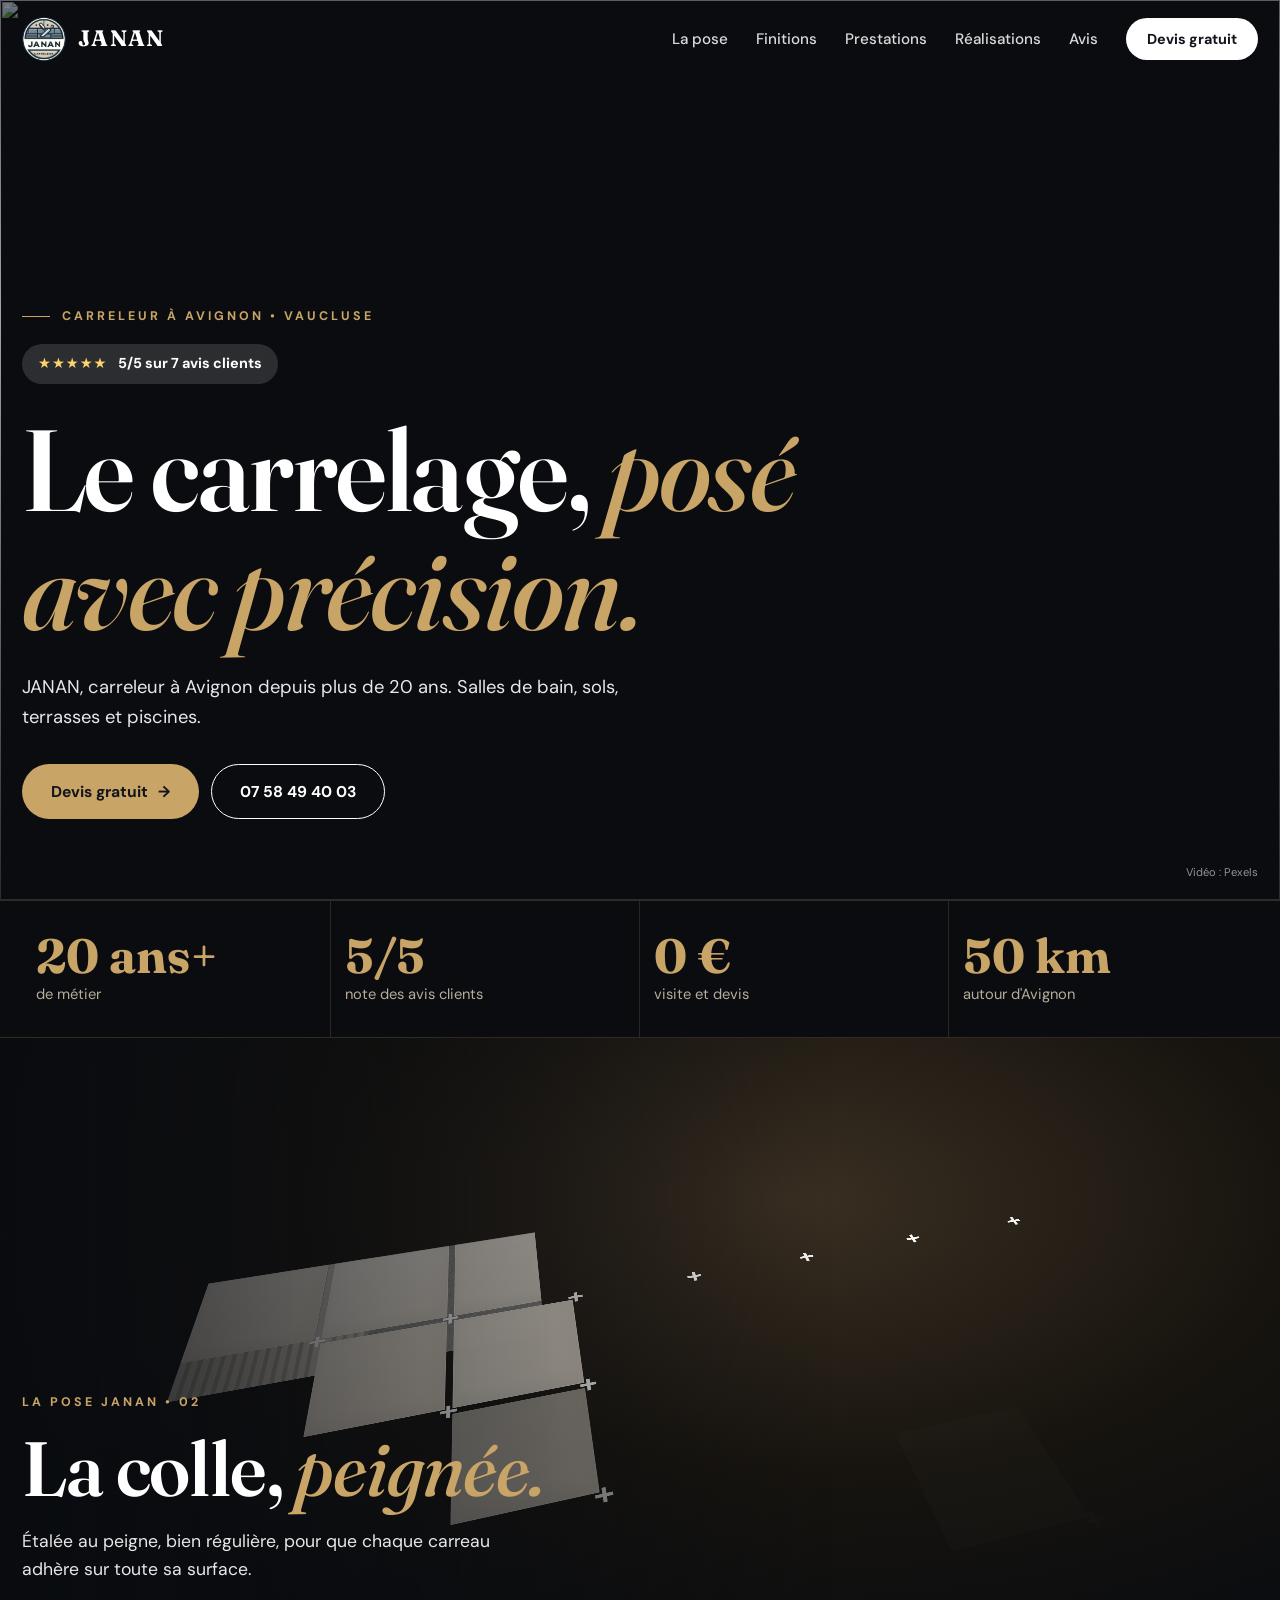
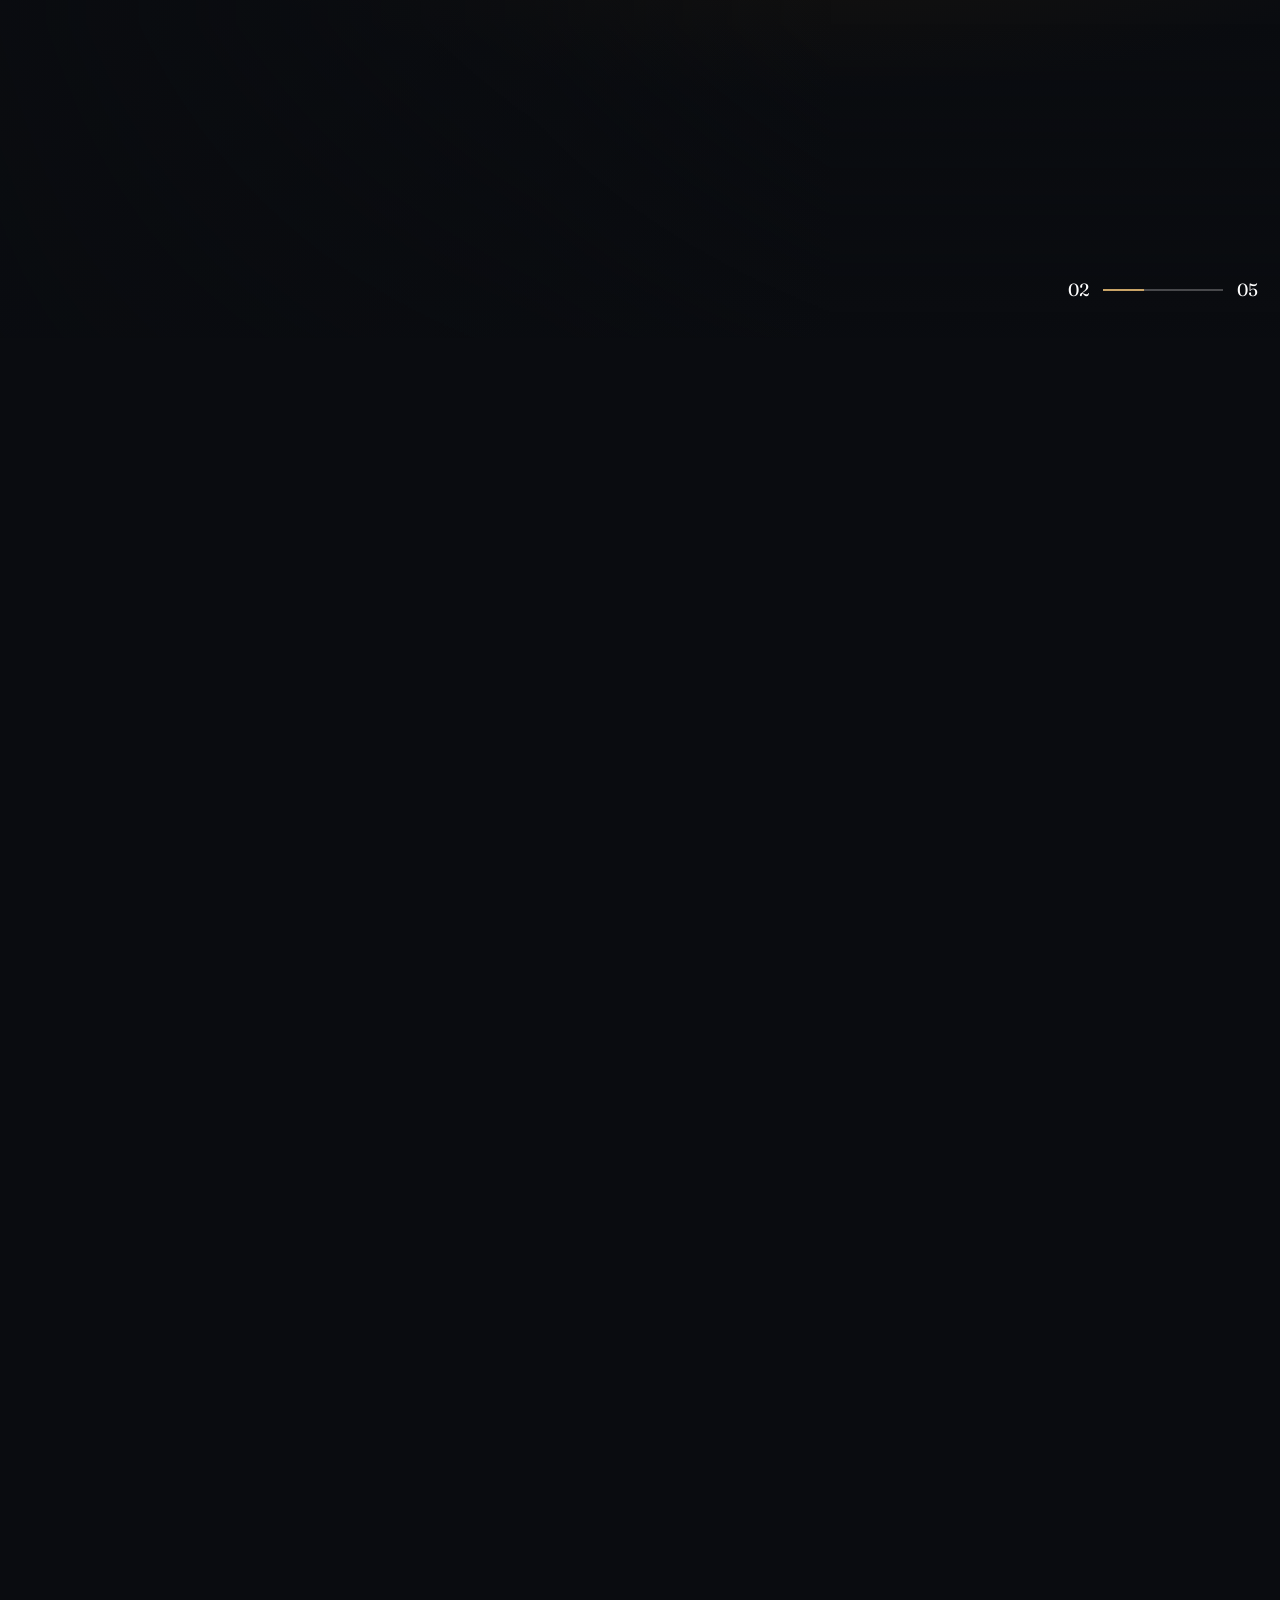
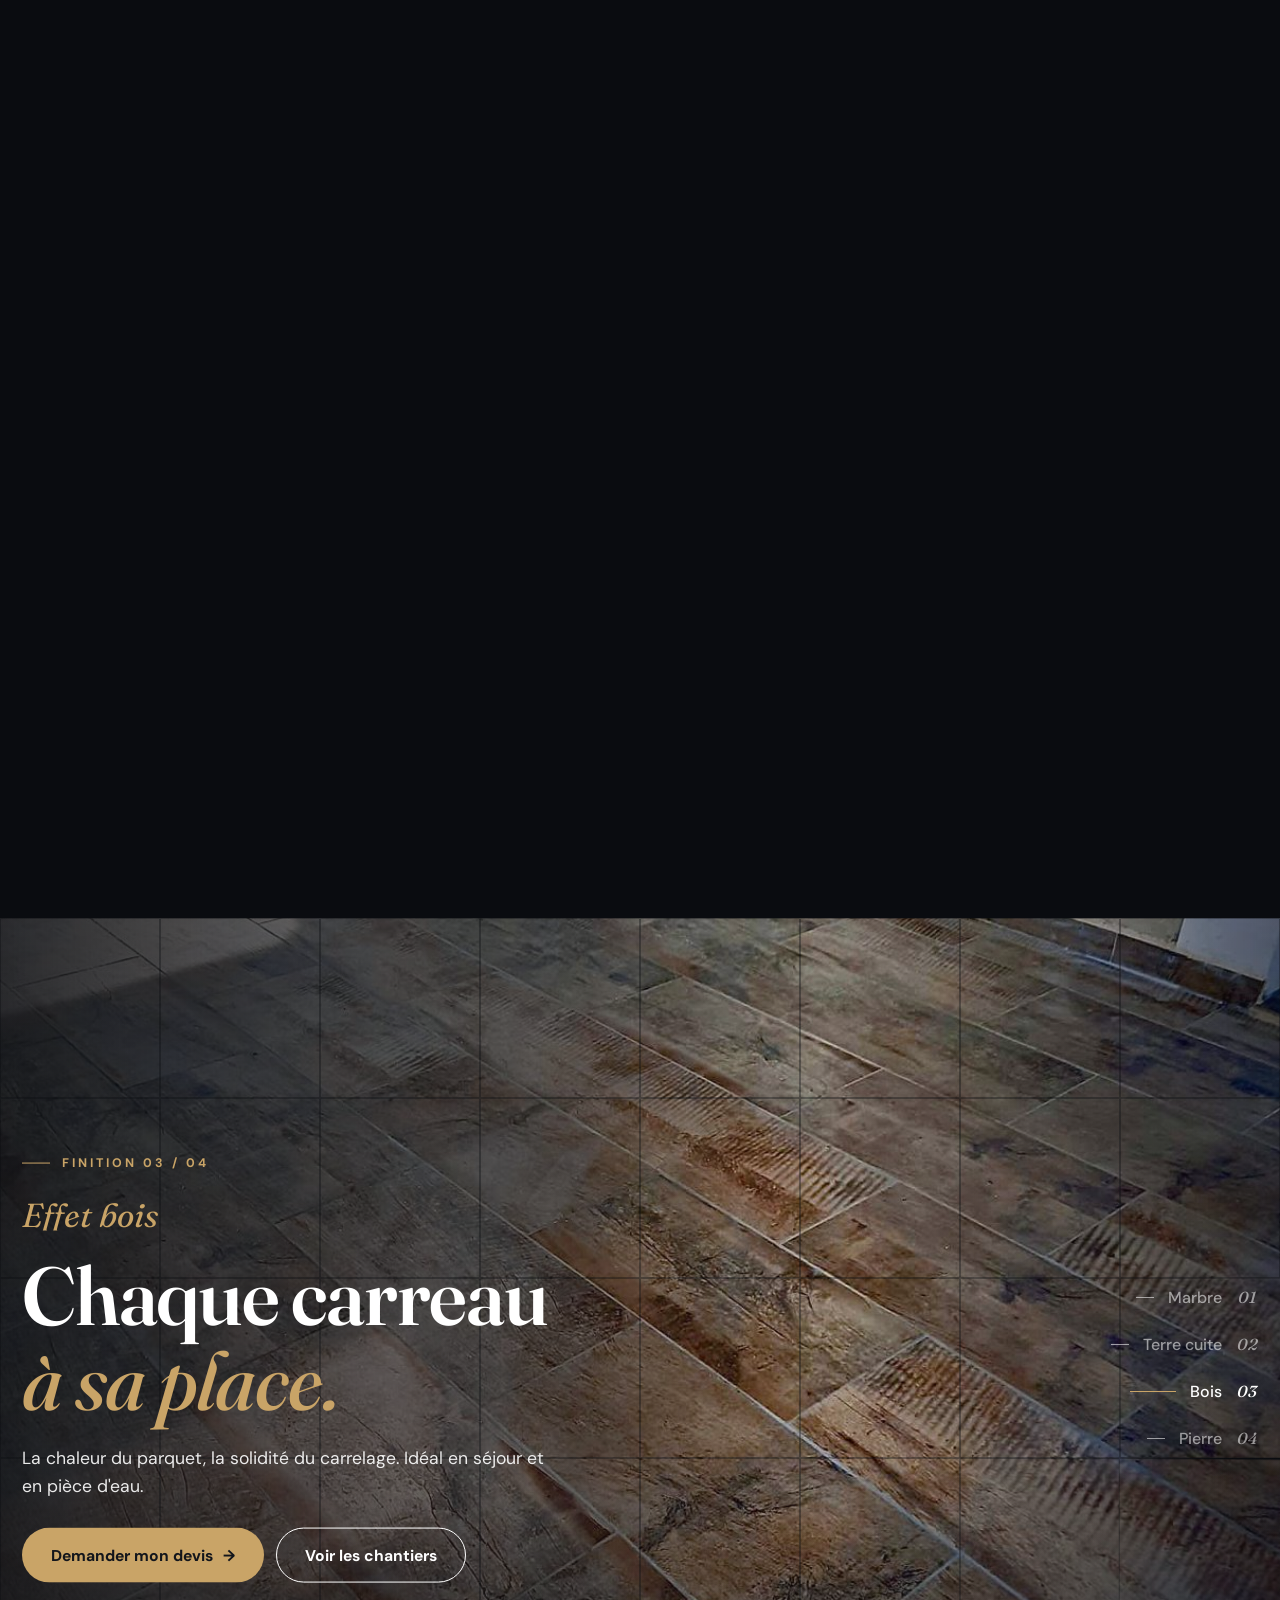
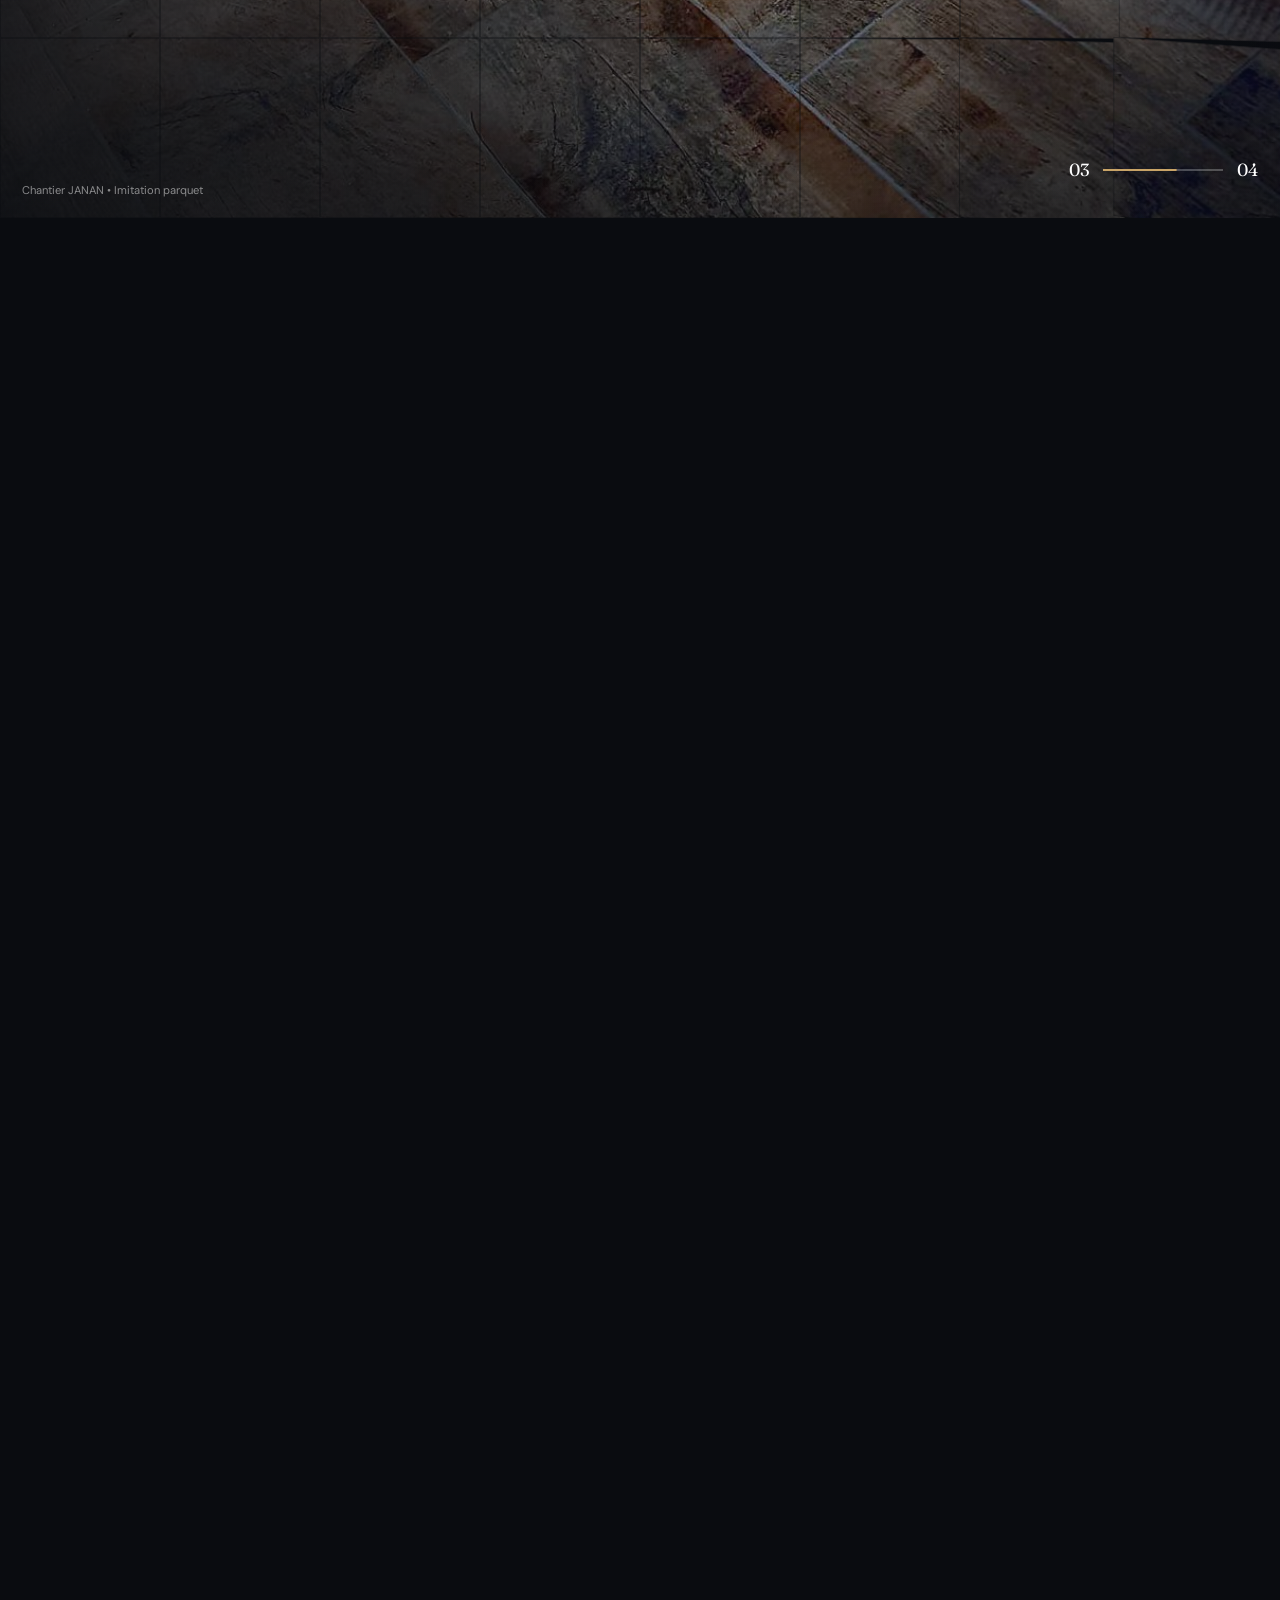
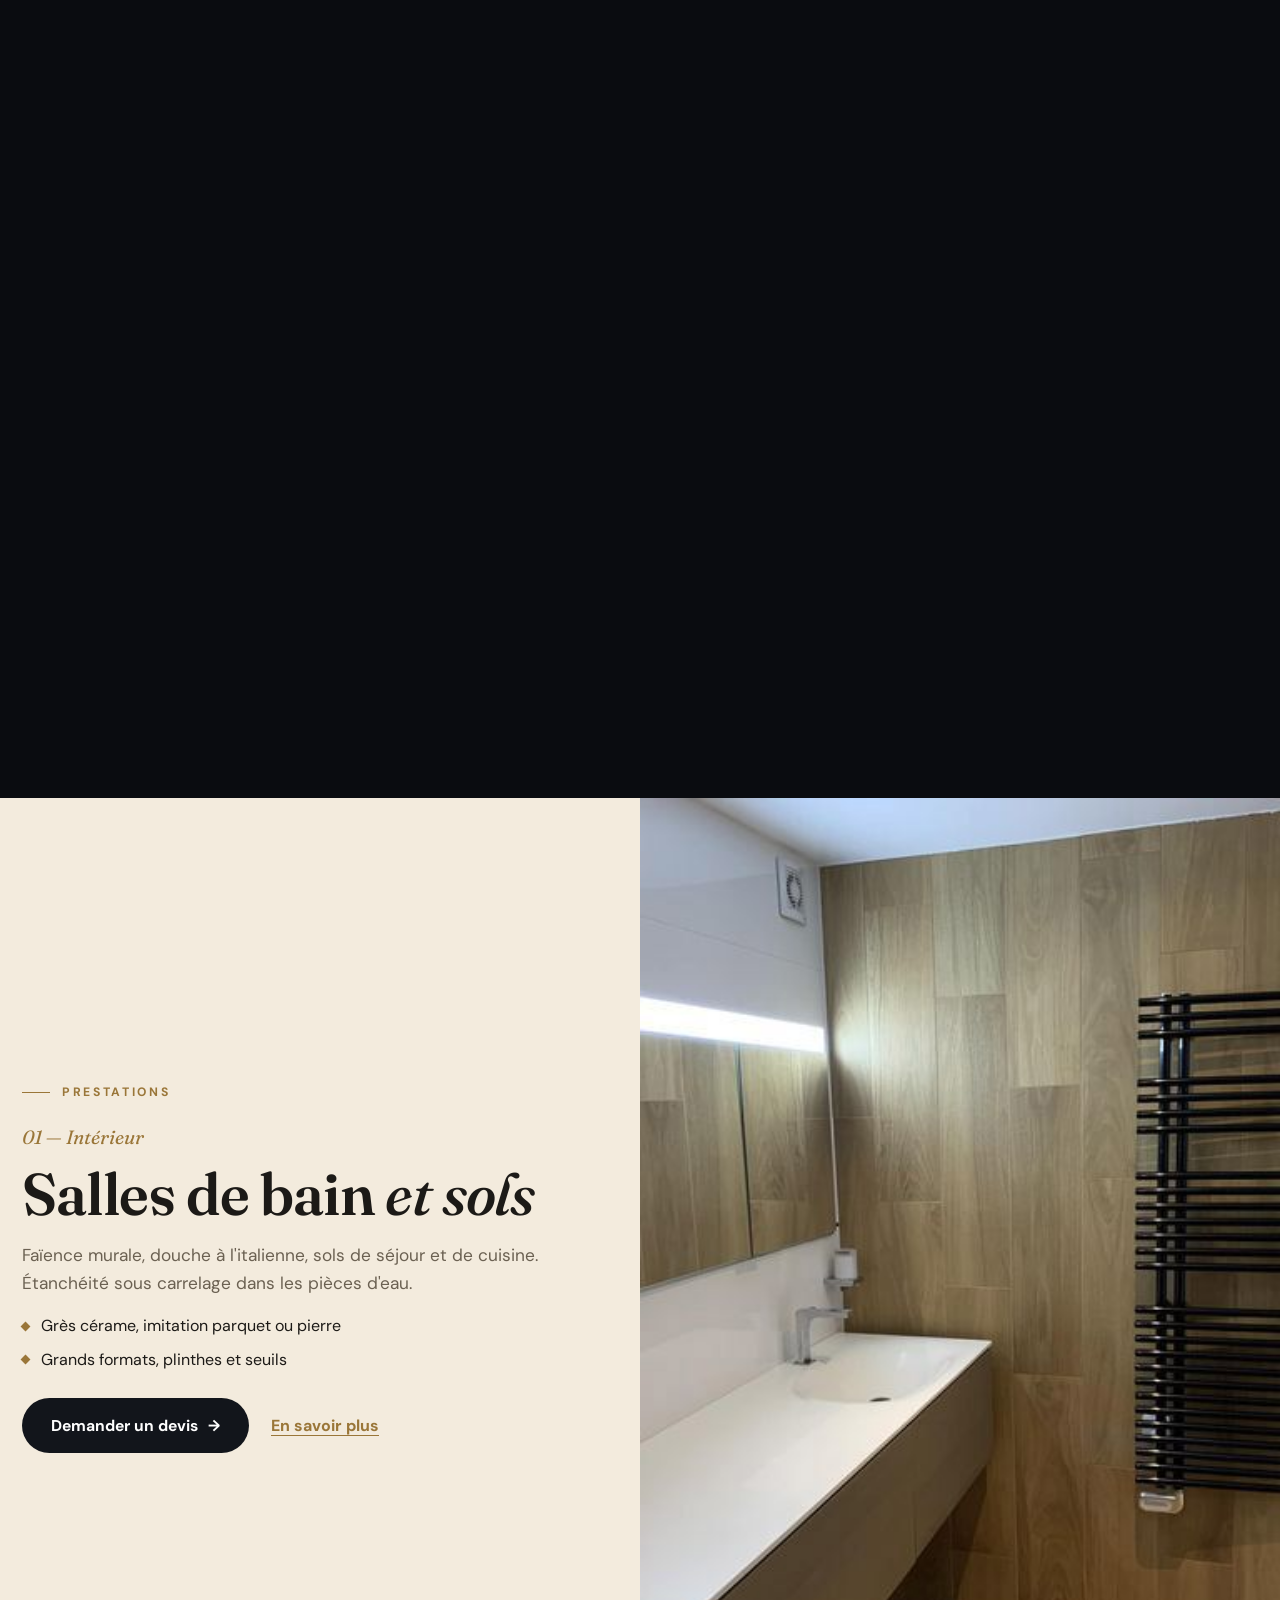
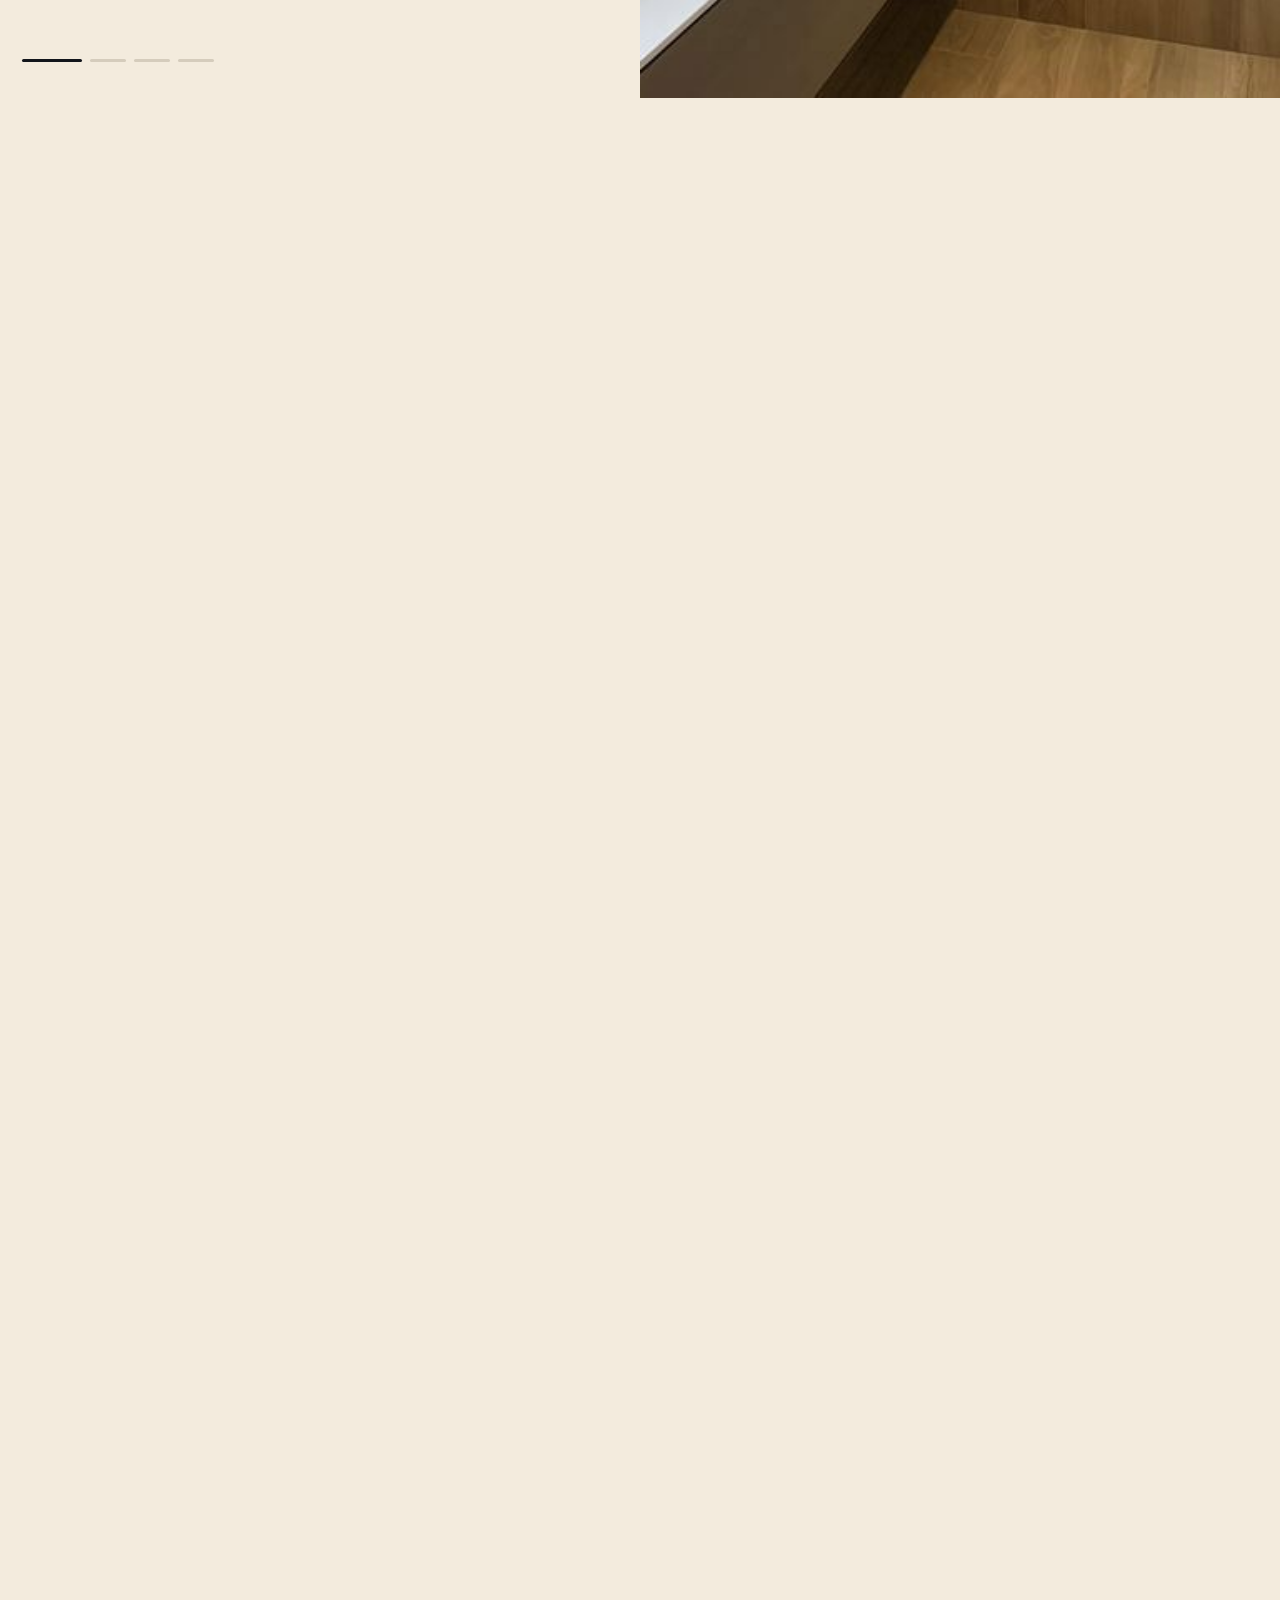
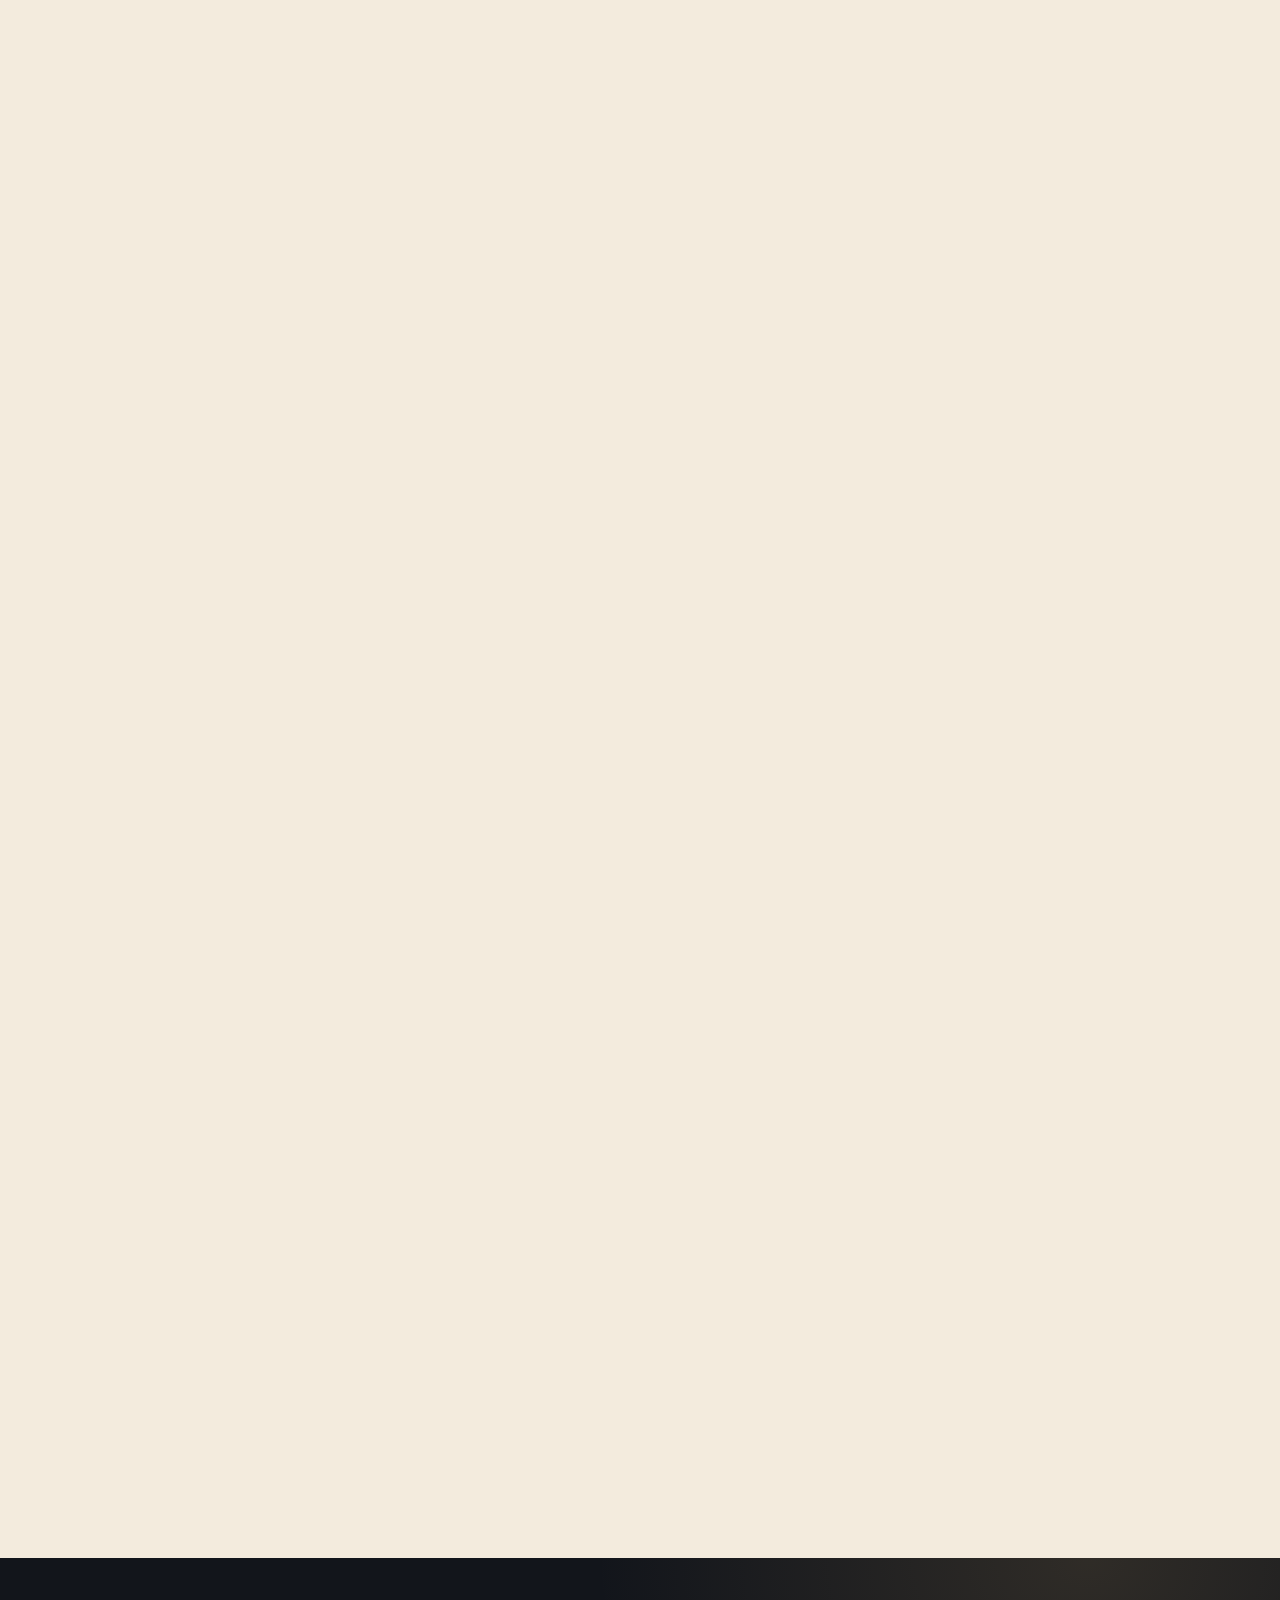
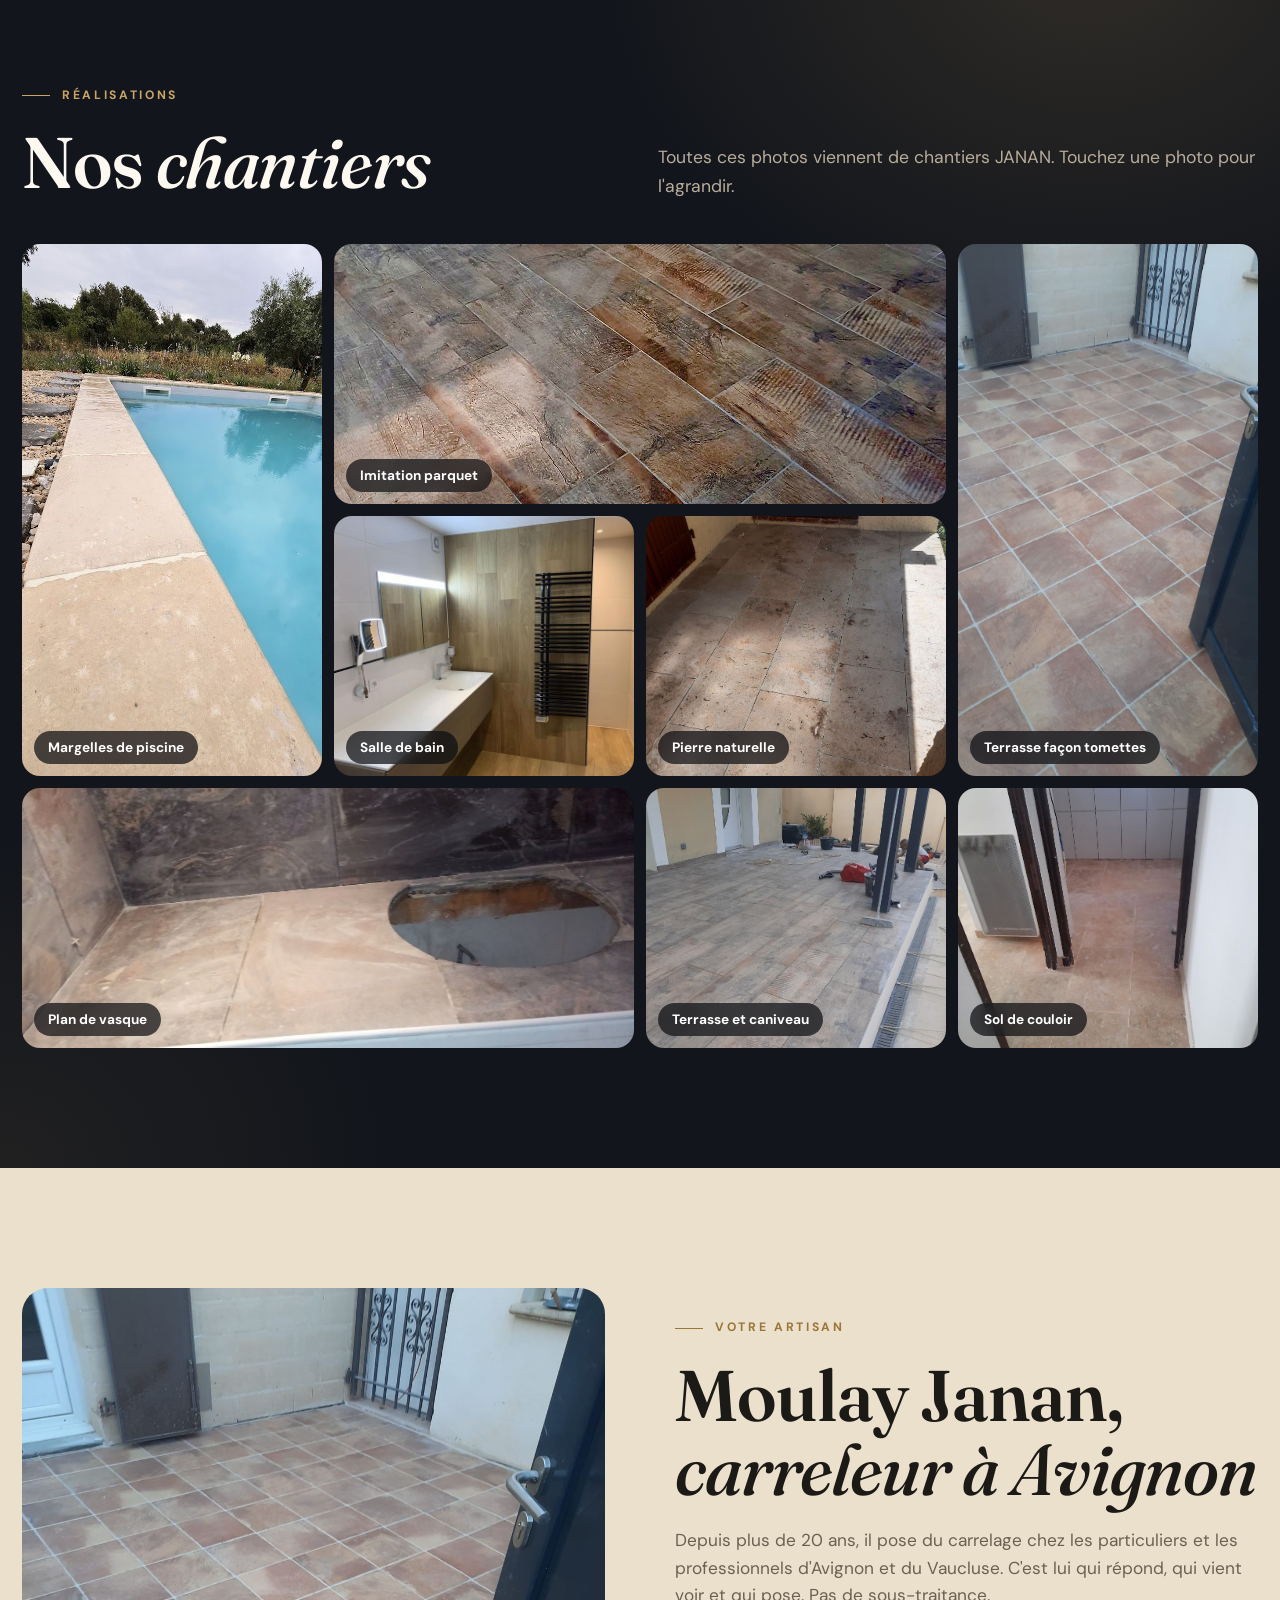
==== commit 35938995: "Bouton « Laisser un avis » Google" ====
--- a/index.html
+++ b/index.html
@@ -311,6 +311,7 @@
     .rv .by small { display: block; color: var(--muted); }
     .rv-links { display: flex; gap: 12px; flex-wrap: wrap; margin-top: 30px; }
     .rv-links .btn-line:hover { background: rgba(40,30,15,.08); }
+    .rv-ask { margin-top: 14px; color: var(--muted); font-size: .92rem; }
 
     /* ---------- CHOISISSEZ VOTRE SOL : aperçu 3D d'une pièce, pièce + finition au choix ---------- */
     .cfg { background: var(--stone-2); }
@@ -649,7 +650,9 @@
       <div class="rv-links">
         <a class="btn btn-navy" href="https://share.google/6ofAKK2PBFiDkSgef" target="_blank" rel="noopener">Avis Google <span class="arr">↗</span></a>
         <a class="btn btn-line" href="https://www.pagesjaunes.fr/pros/60467221" target="_blank" rel="noopener">Avis PagesJaunes <span class="arr">↗</span></a>
-      </div>
+        <a class="btn btn-sand" href="https://g.page/r/CaQ-5H4NIGakEBM/review" target="_blank" rel="noopener">★ Laisser un avis</a>
+      </div>
+      <p class="rv-ask">Vous avez fait appel à JANAN ? Votre avis aide d'autres clients à se décider.</p>
     </div>
   </section>
 
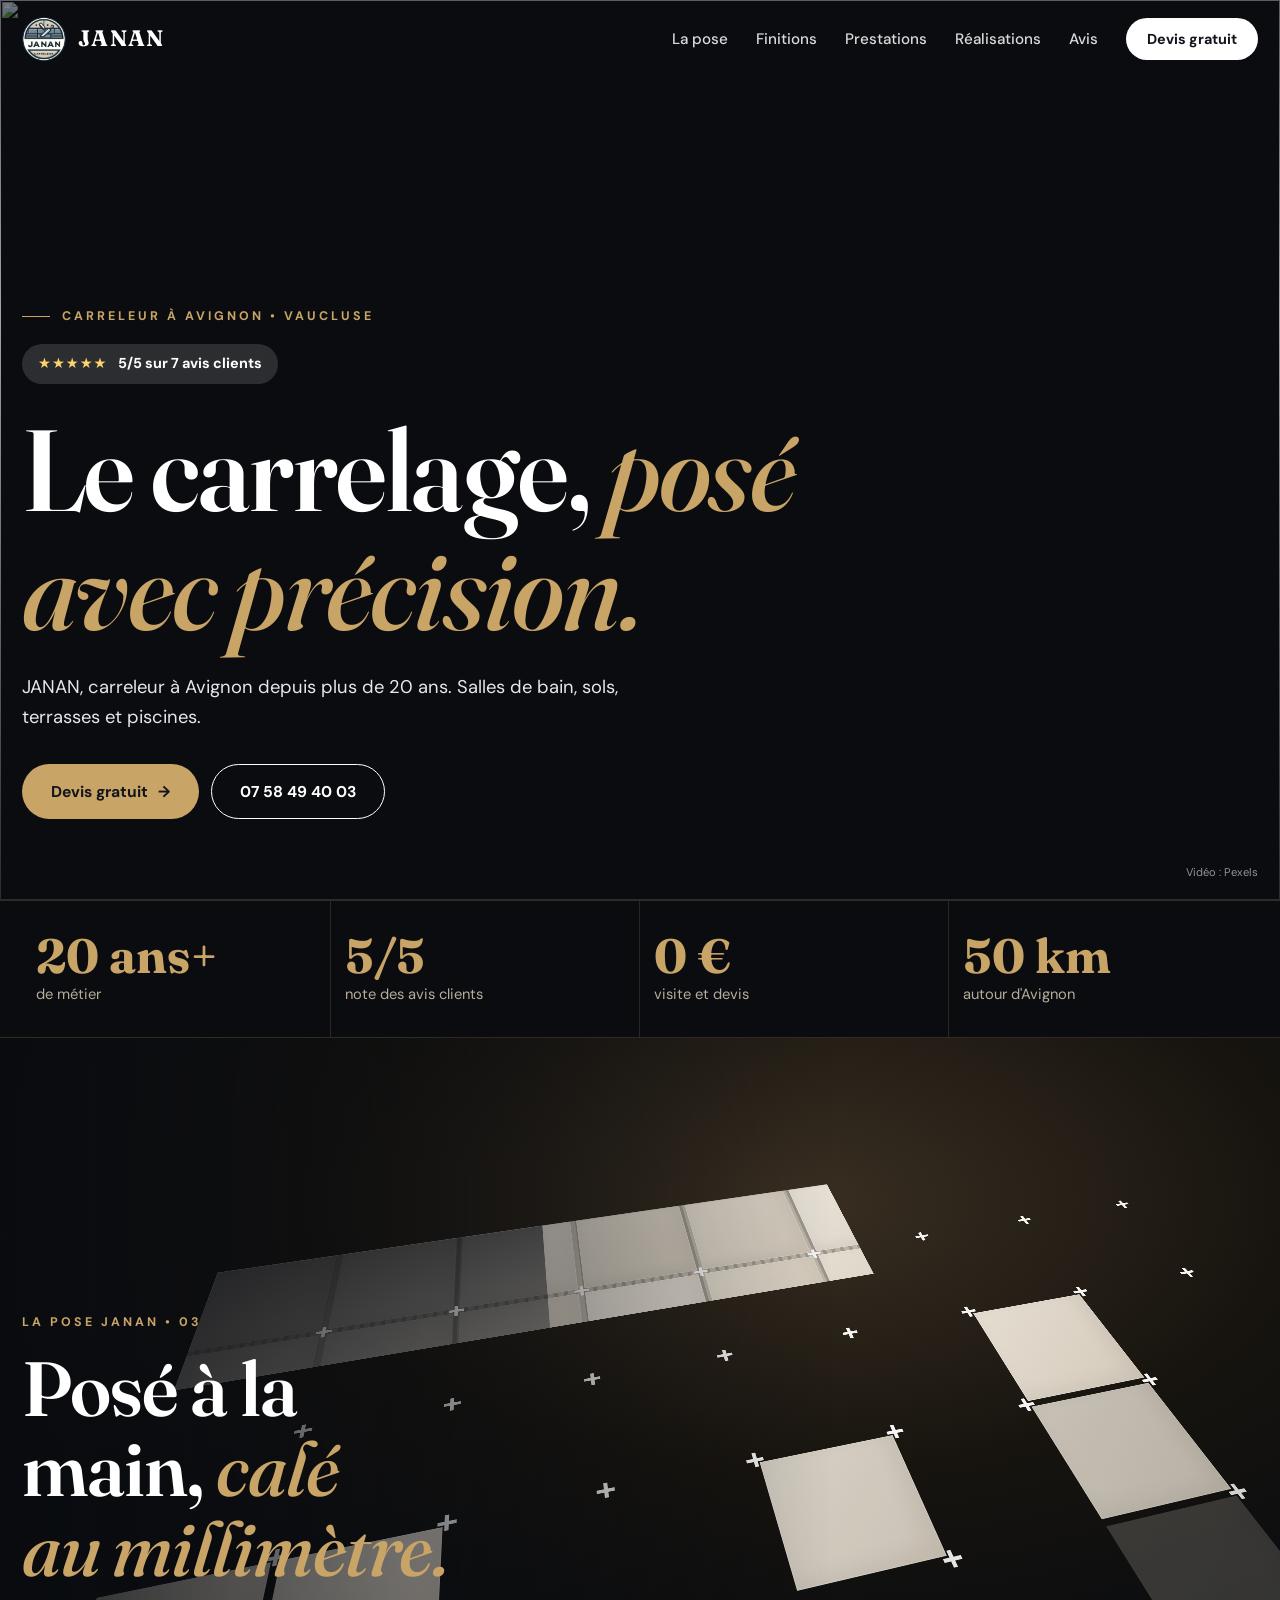
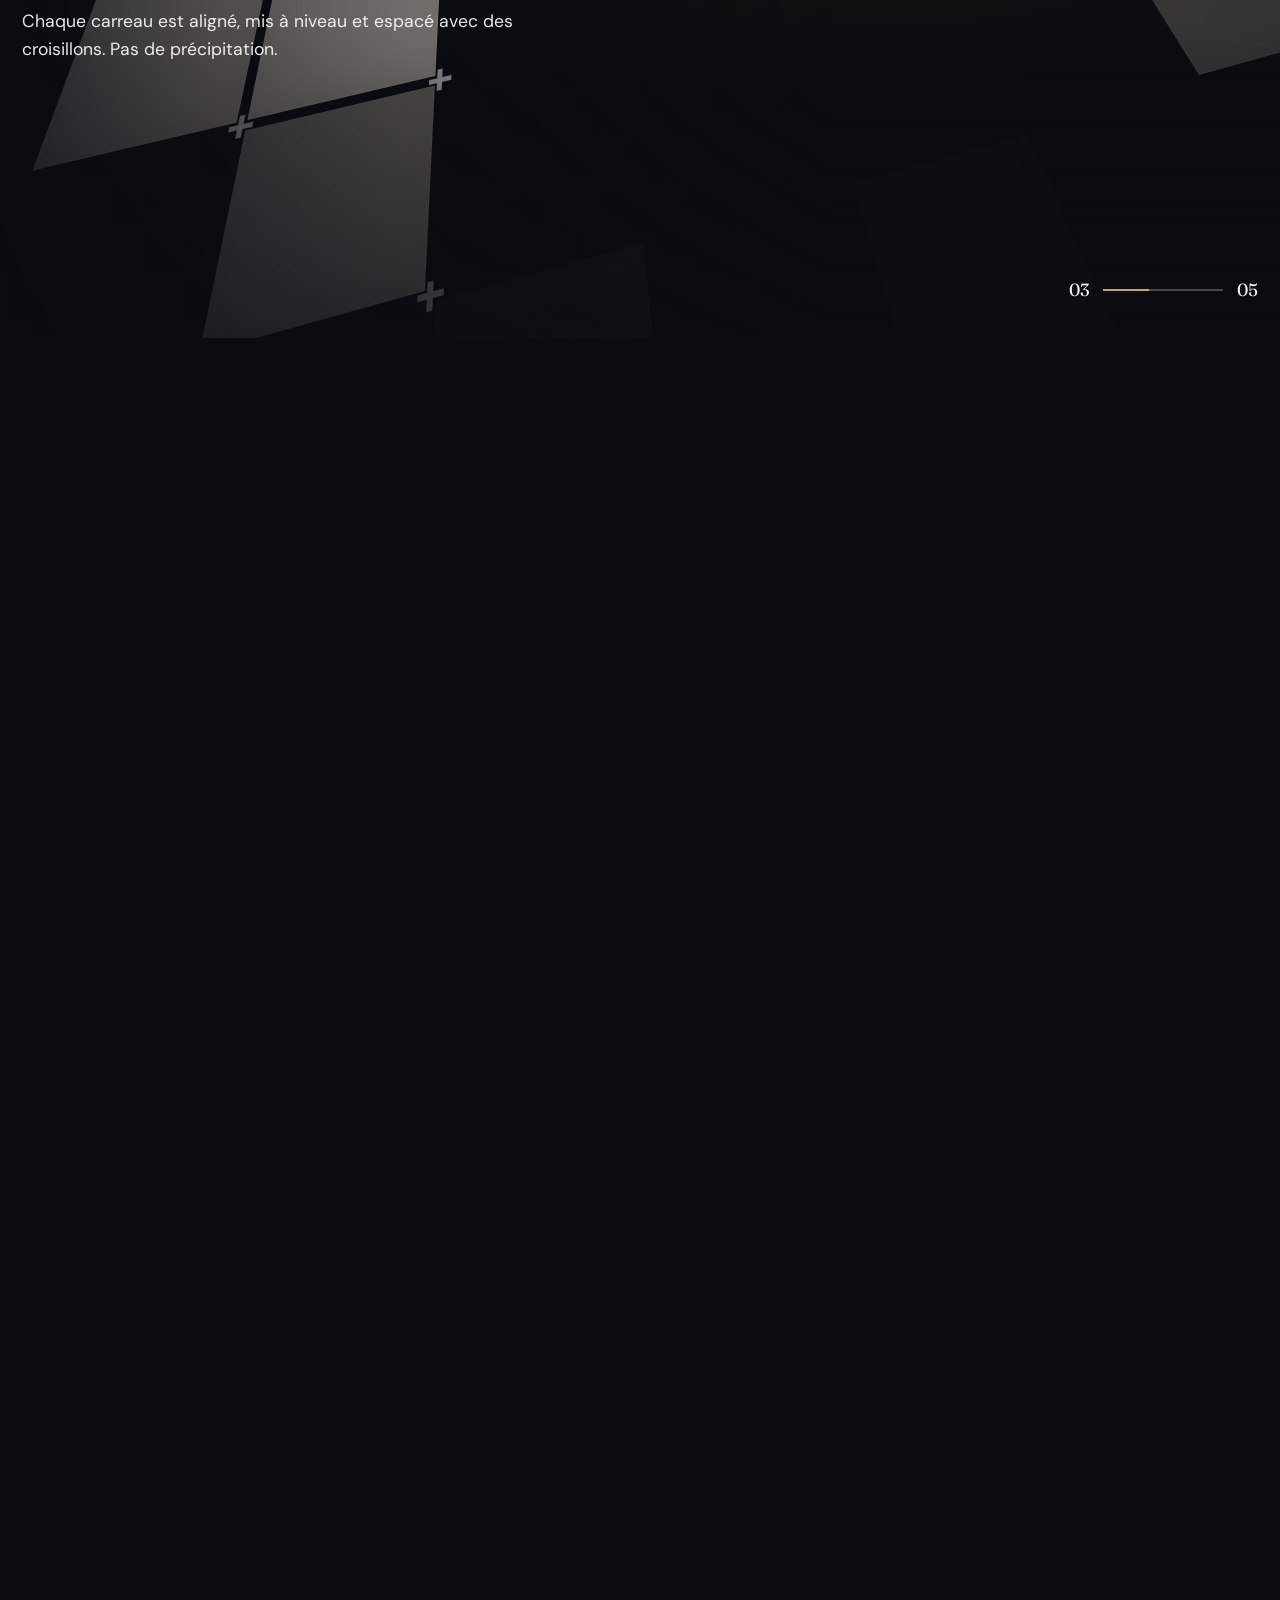
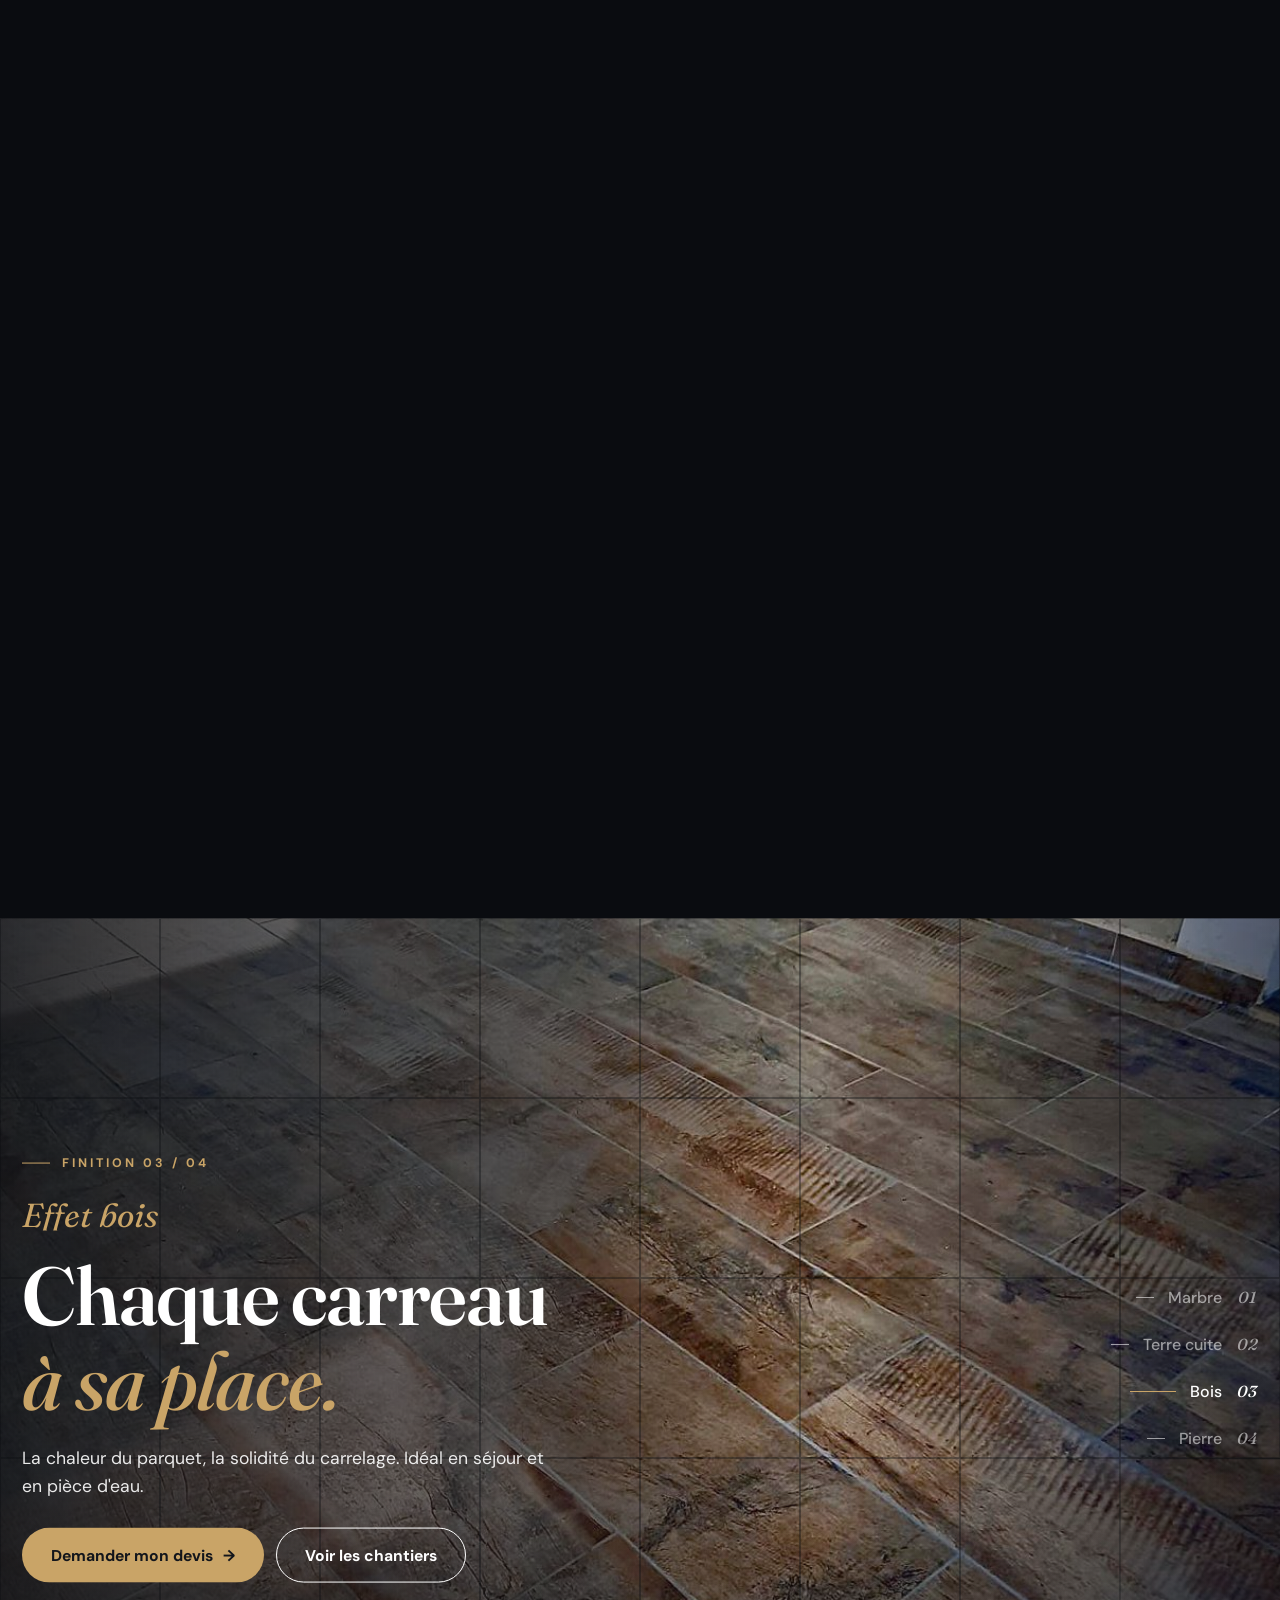
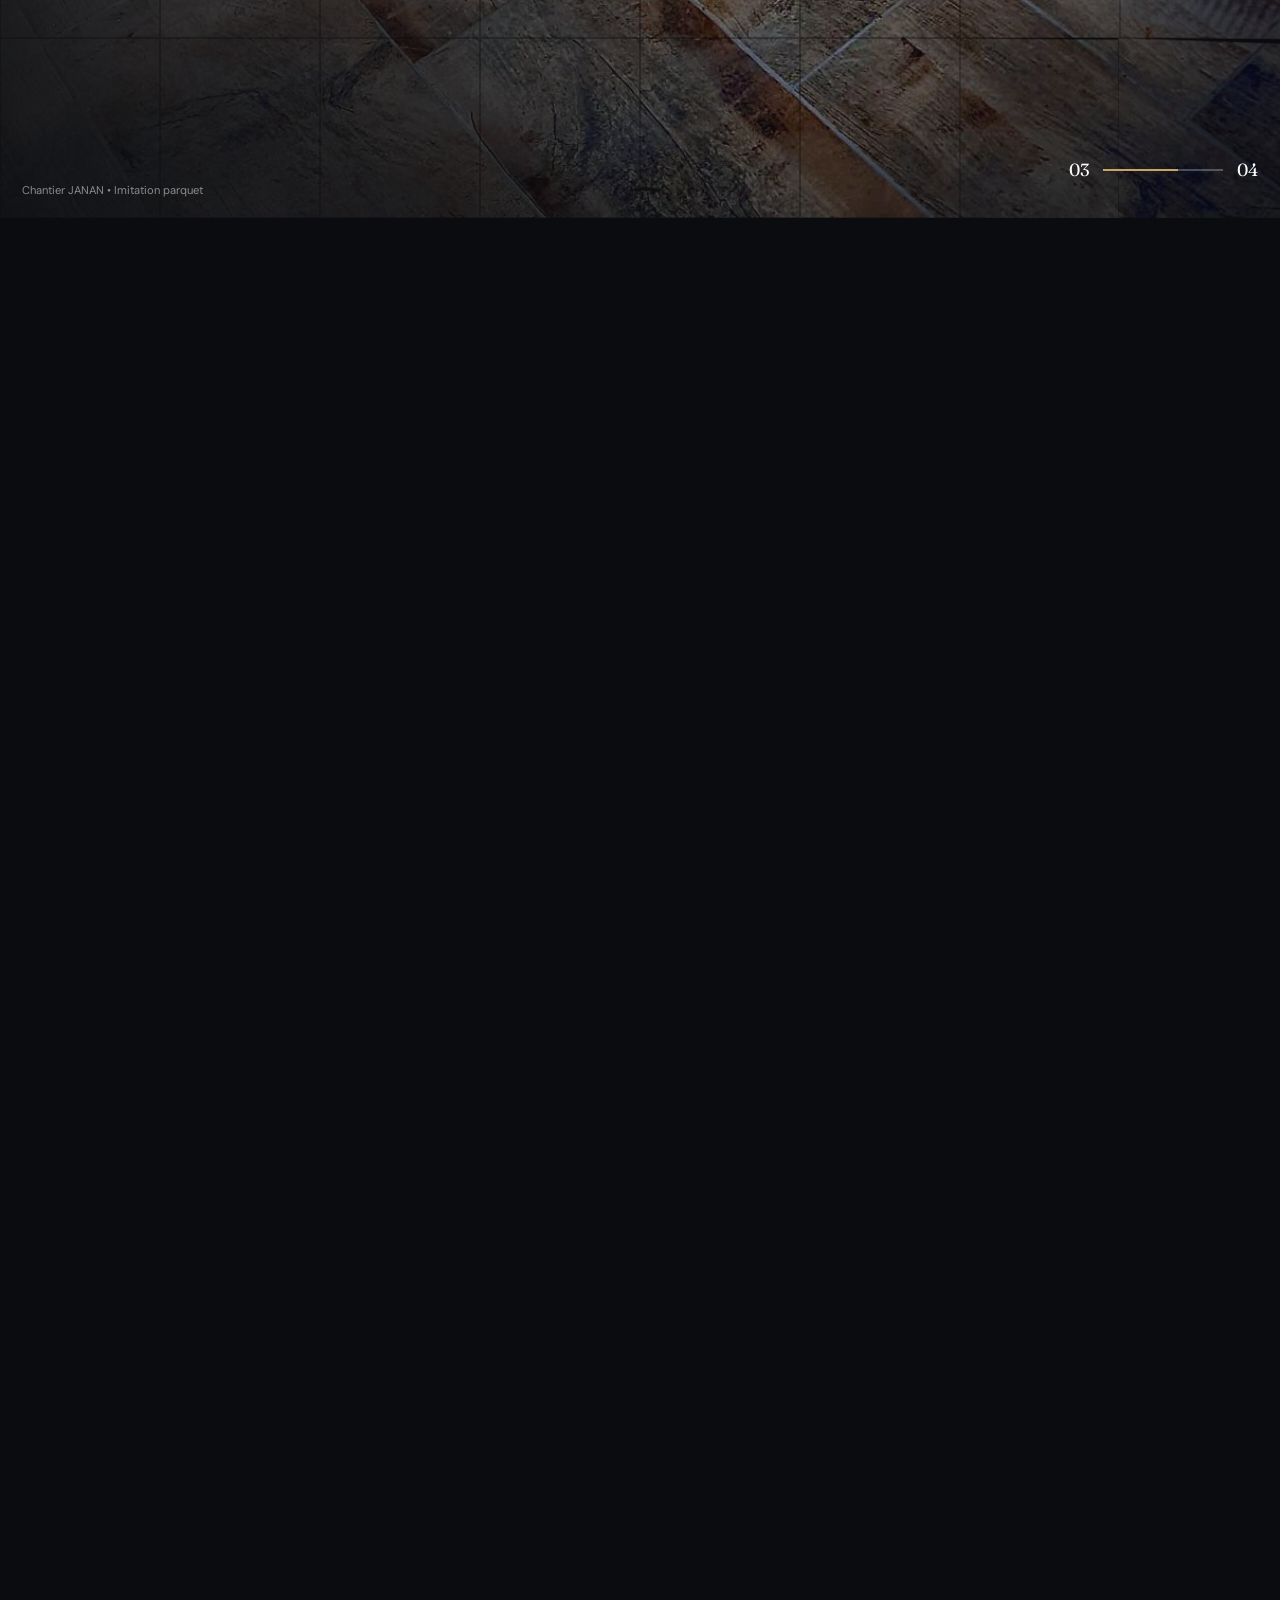
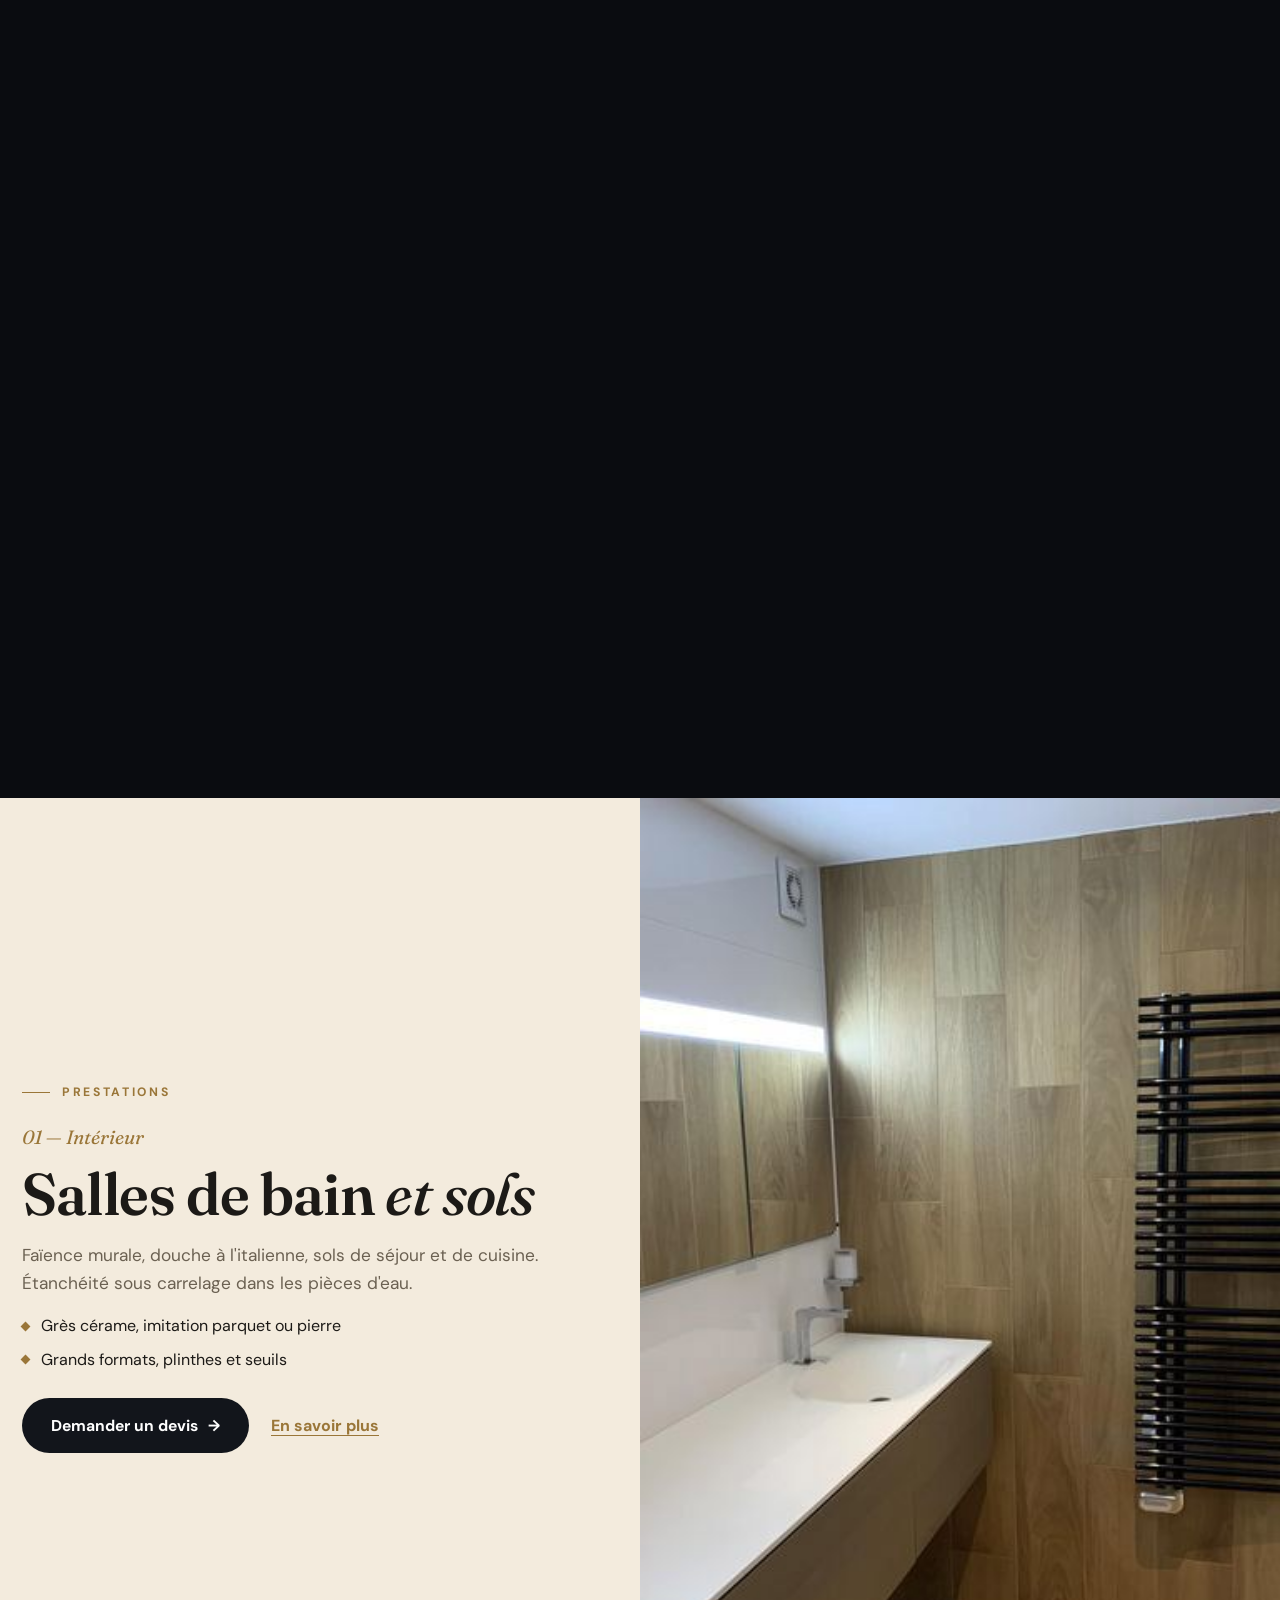
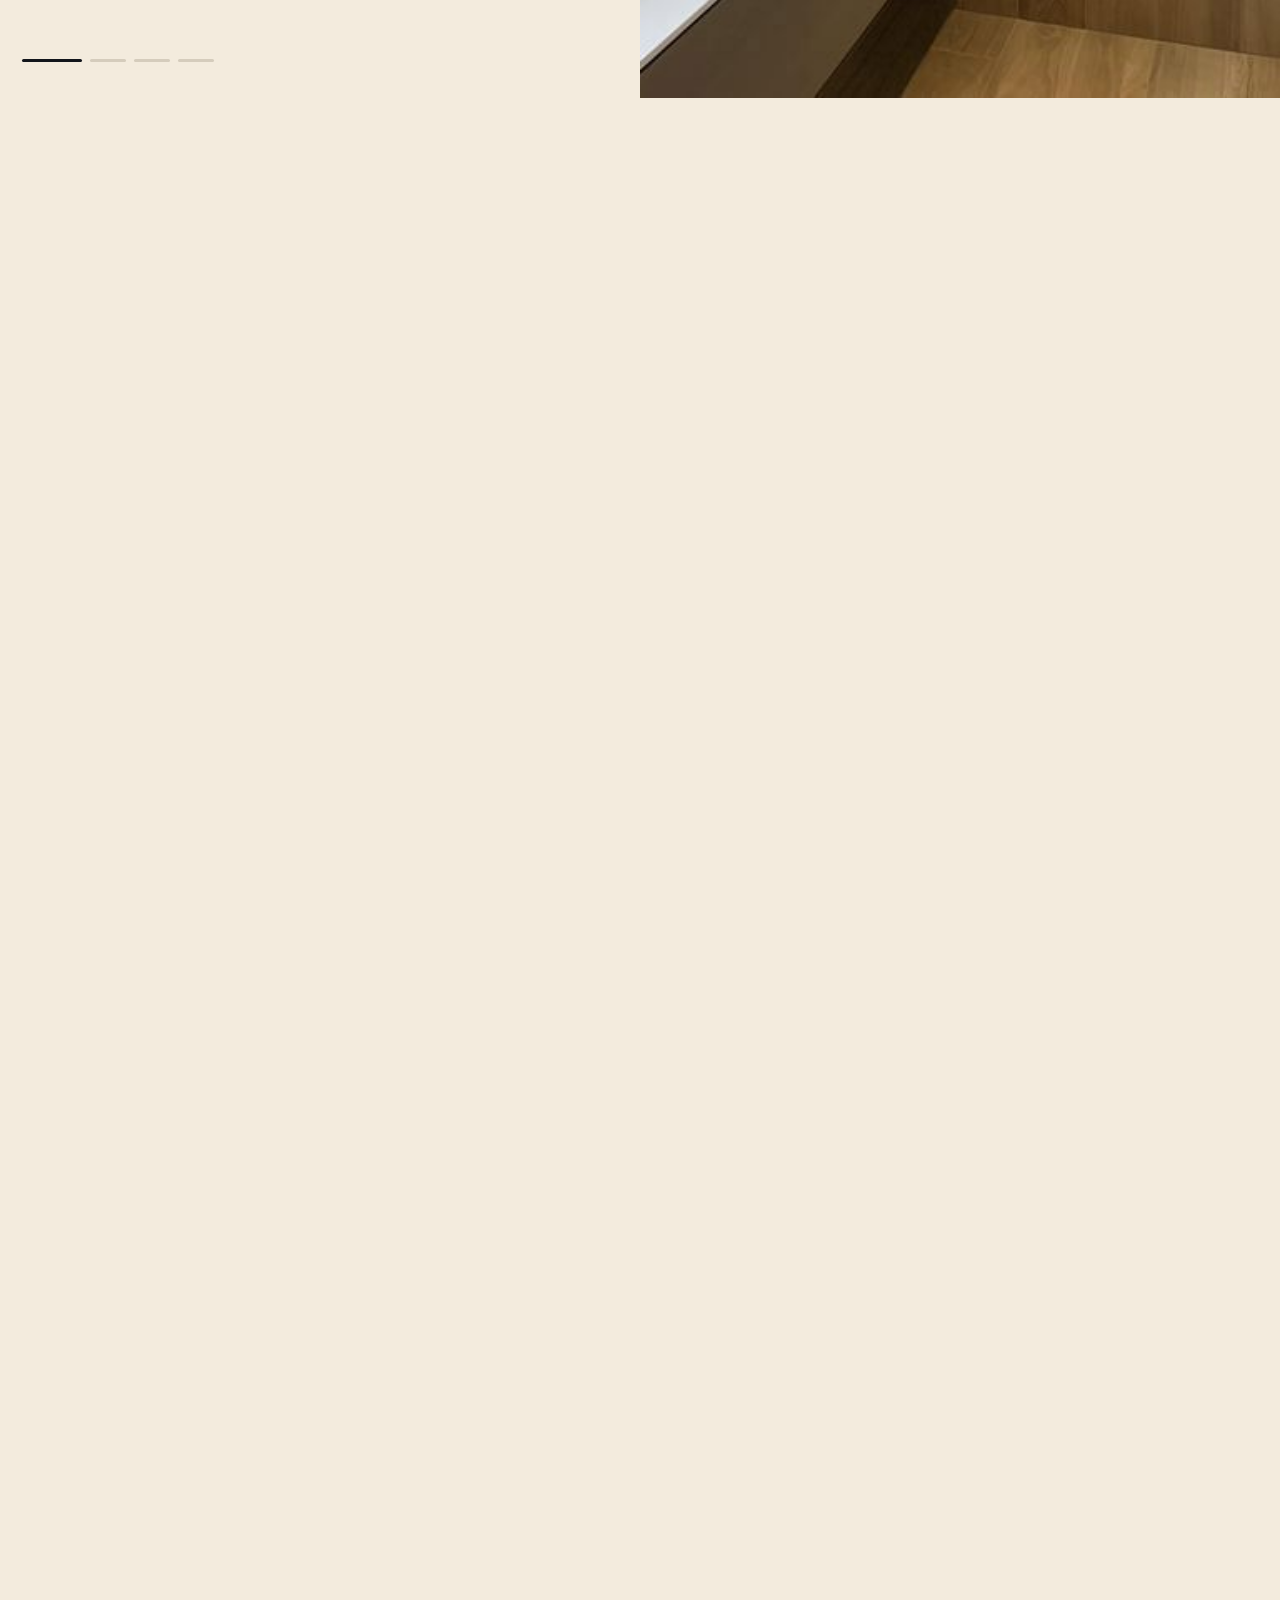
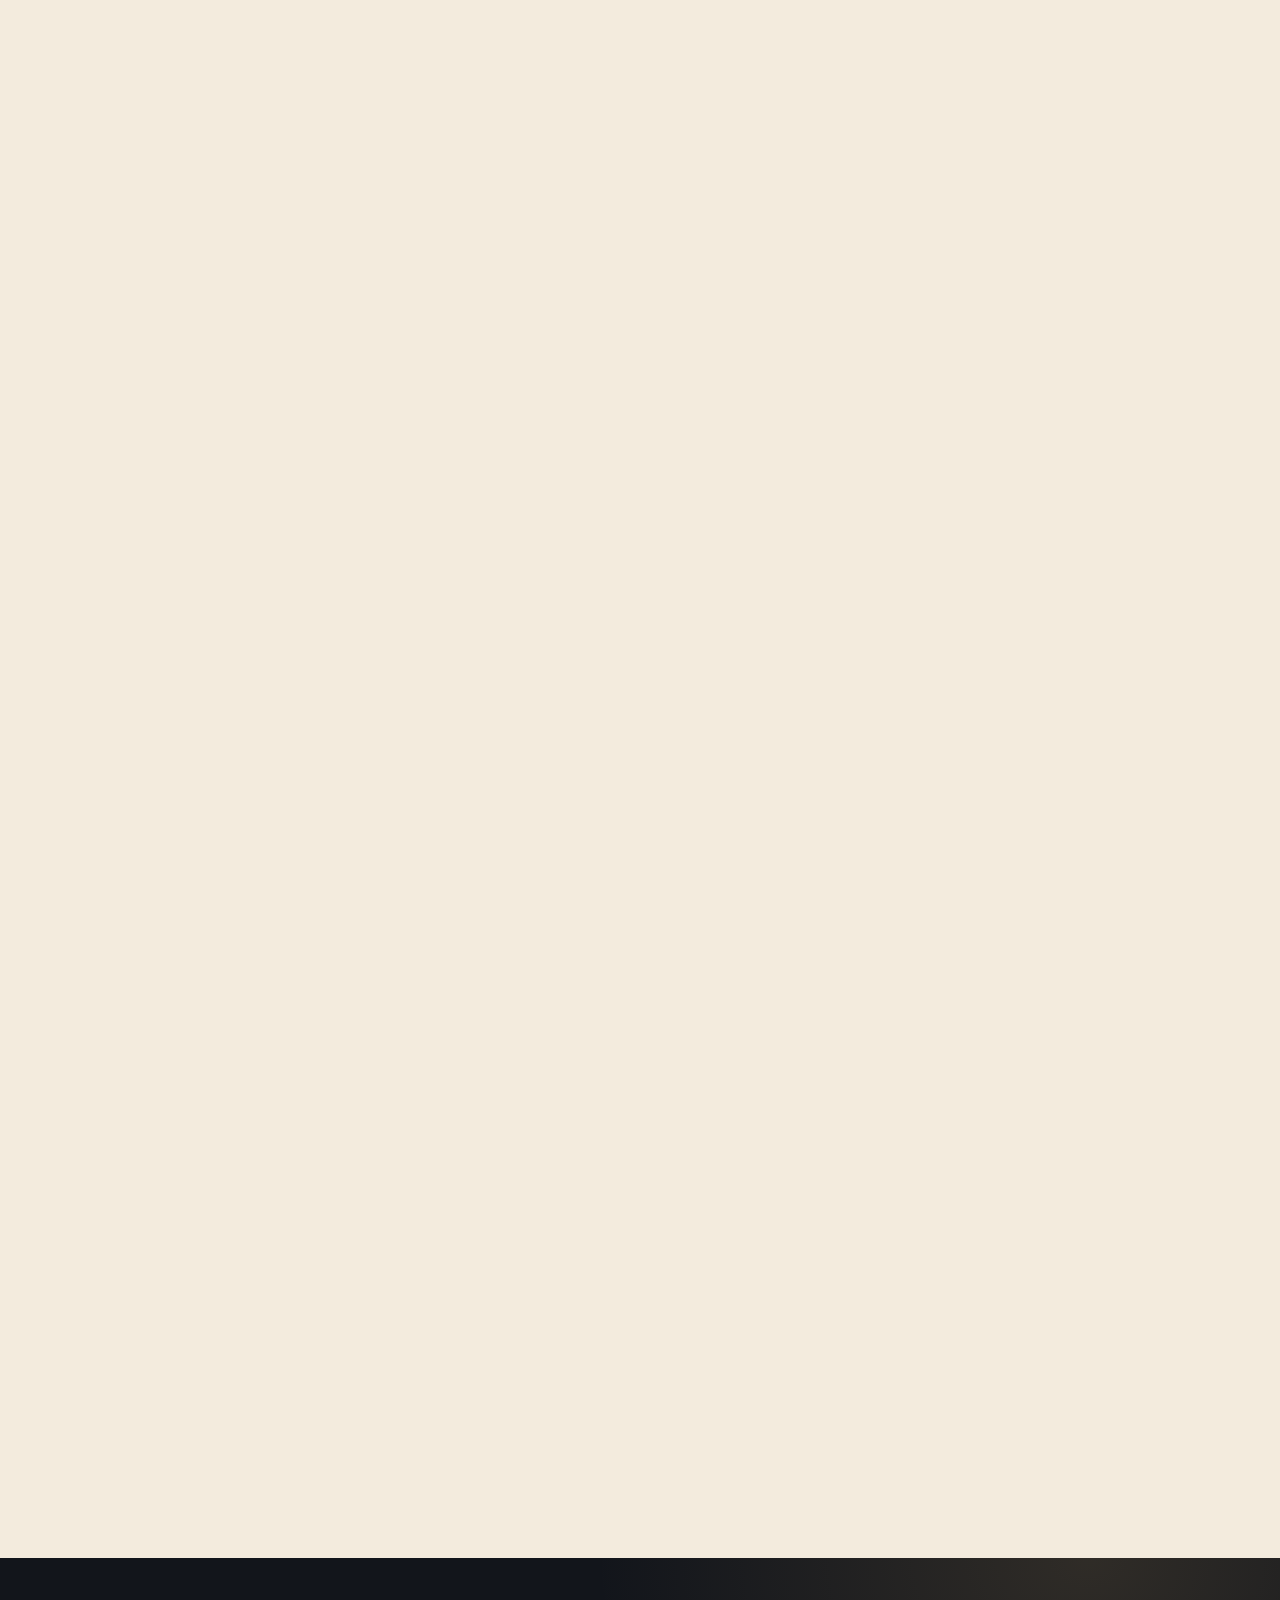
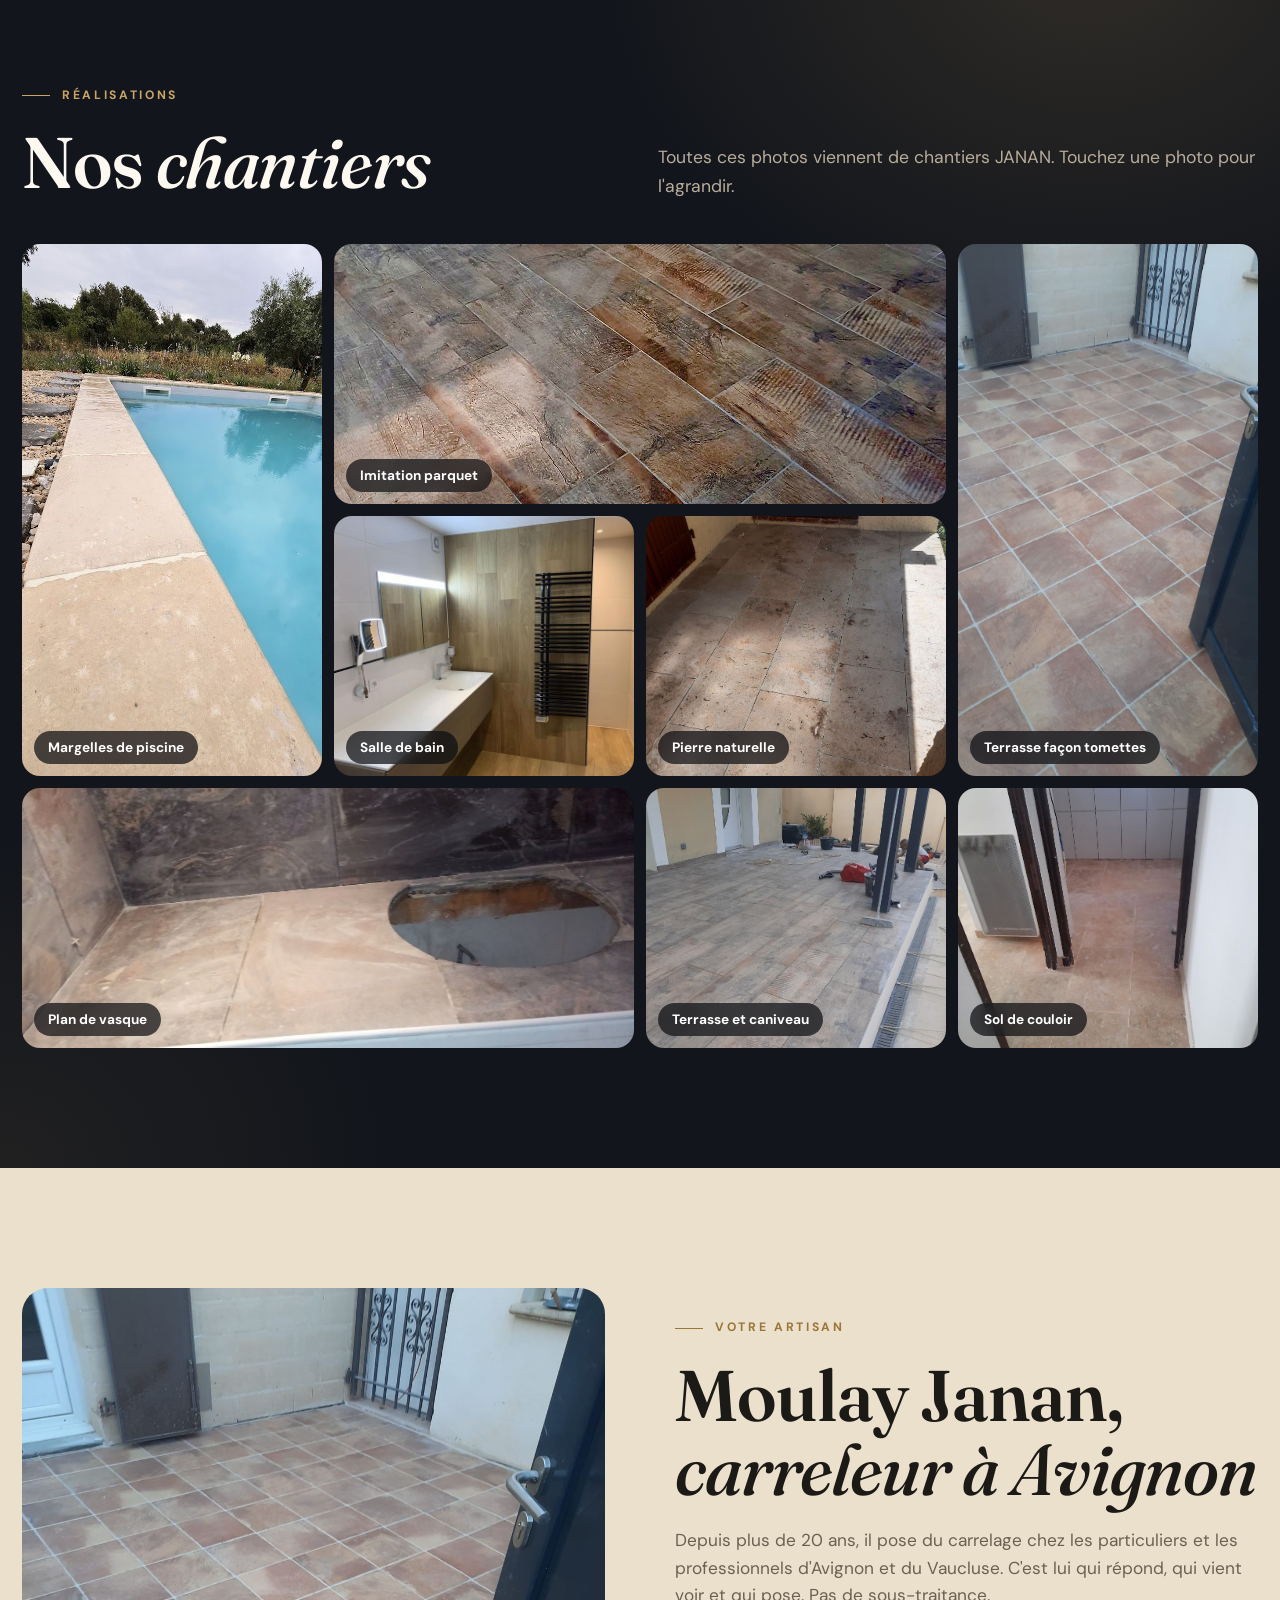
==== commit 4f25a3da: "iPhone : plus de bouton lecture si la vidéo est bloquée (mode économie d'énergie)" ====
--- a/index.html
+++ b/index.html
@@ -145,6 +145,8 @@
     /* ---------- HERO VIDÉO ---------- */
     .hero { position: relative; height: 100vh; height: 100svh; min-height: 560px; overflow: hidden; color: #fff; background: var(--deep); display: flex; align-items: flex-end; }
     .hero video, .hero .poster { position: absolute; inset: 0; width: 100%; height: 100%; object-fit: cover; }
+    .hero video { pointer-events: none; }
+    .hero video::-webkit-media-controls, .hero video::-webkit-media-controls-start-playback-button, .hero video::-webkit-media-controls-overlay-play-button { display: none !important; -webkit-appearance: none; opacity: 0; }
     .hero::after { content: ""; position: absolute; inset: 0; background: linear-gradient(180deg, rgba(10,12,16,.55) 0%, rgba(10,12,16,.15) 35%, rgba(10,12,16,.82) 100%); }
     .hero .wrap { position: relative; z-index: 1; padding-block: 0 9vh; }
     .hero .rating { display: inline-flex; align-items: center; gap: 10px; padding: 8px 16px; border-radius: 999px; background: rgba(255,255,255,.14); backdrop-filter: blur(8px); font-size: .9rem; font-weight: 700; margin-bottom: 26px; }
@@ -439,6 +441,8 @@
       form.f { padding: 26px 20px; }
       .menu .btn { display: none; }
       .hero .btn { flex: 1; }
+      .hero .loc { font-size: .68rem; letter-spacing: .14em; gap: 8px; }
+      .hero .loc::before { width: 18px; }
       .mosaic { grid-auto-rows: 170px; gap: 8px; }
       .fin .copy p { font-size: 1rem; margin-top: 14px; }
       .fin .name { margin: 10px 0 14px; }
@@ -832,6 +836,16 @@
   // Vidéo : en pause si l'utilisateur limite les animations
   const vid = $('heroVideo');
   if (reduce) { vid.removeAttribute('autoplay'); vid.pause(); }
+  else {
+    // iPhone en mode économie d'énergie : la lecture automatique est refusée.
+    // On montre alors la photo (sans bouton ▶) et on relance la vidéo au premier toucher.
+    const hideVid = () => { vid.style.visibility = 'hidden'; };
+    const tryPlay = () => vid.play().then(() => { vid.style.visibility = ''; }).catch(hideVid);
+    vid.muted = true;
+    tryPlay();
+    ['touchstart', 'pointerdown', 'scroll'].forEach(ev => addEventListener(ev, () => { if (vid.paused) tryPlay(); }, { once: true, passive: true }));
+    document.addEventListener('visibilitychange', () => { if (!document.hidden && vid.paused) tryPlay(); });
+  }
 
   // ---------- FINITIONS : chaque carreau a deux faces ; à chaque étape il se retourne vers la finition suivante ----------
   const fin = $('finitions'), flip = $('flip'), cnum = $('cnum'), cbar = $('cbar');
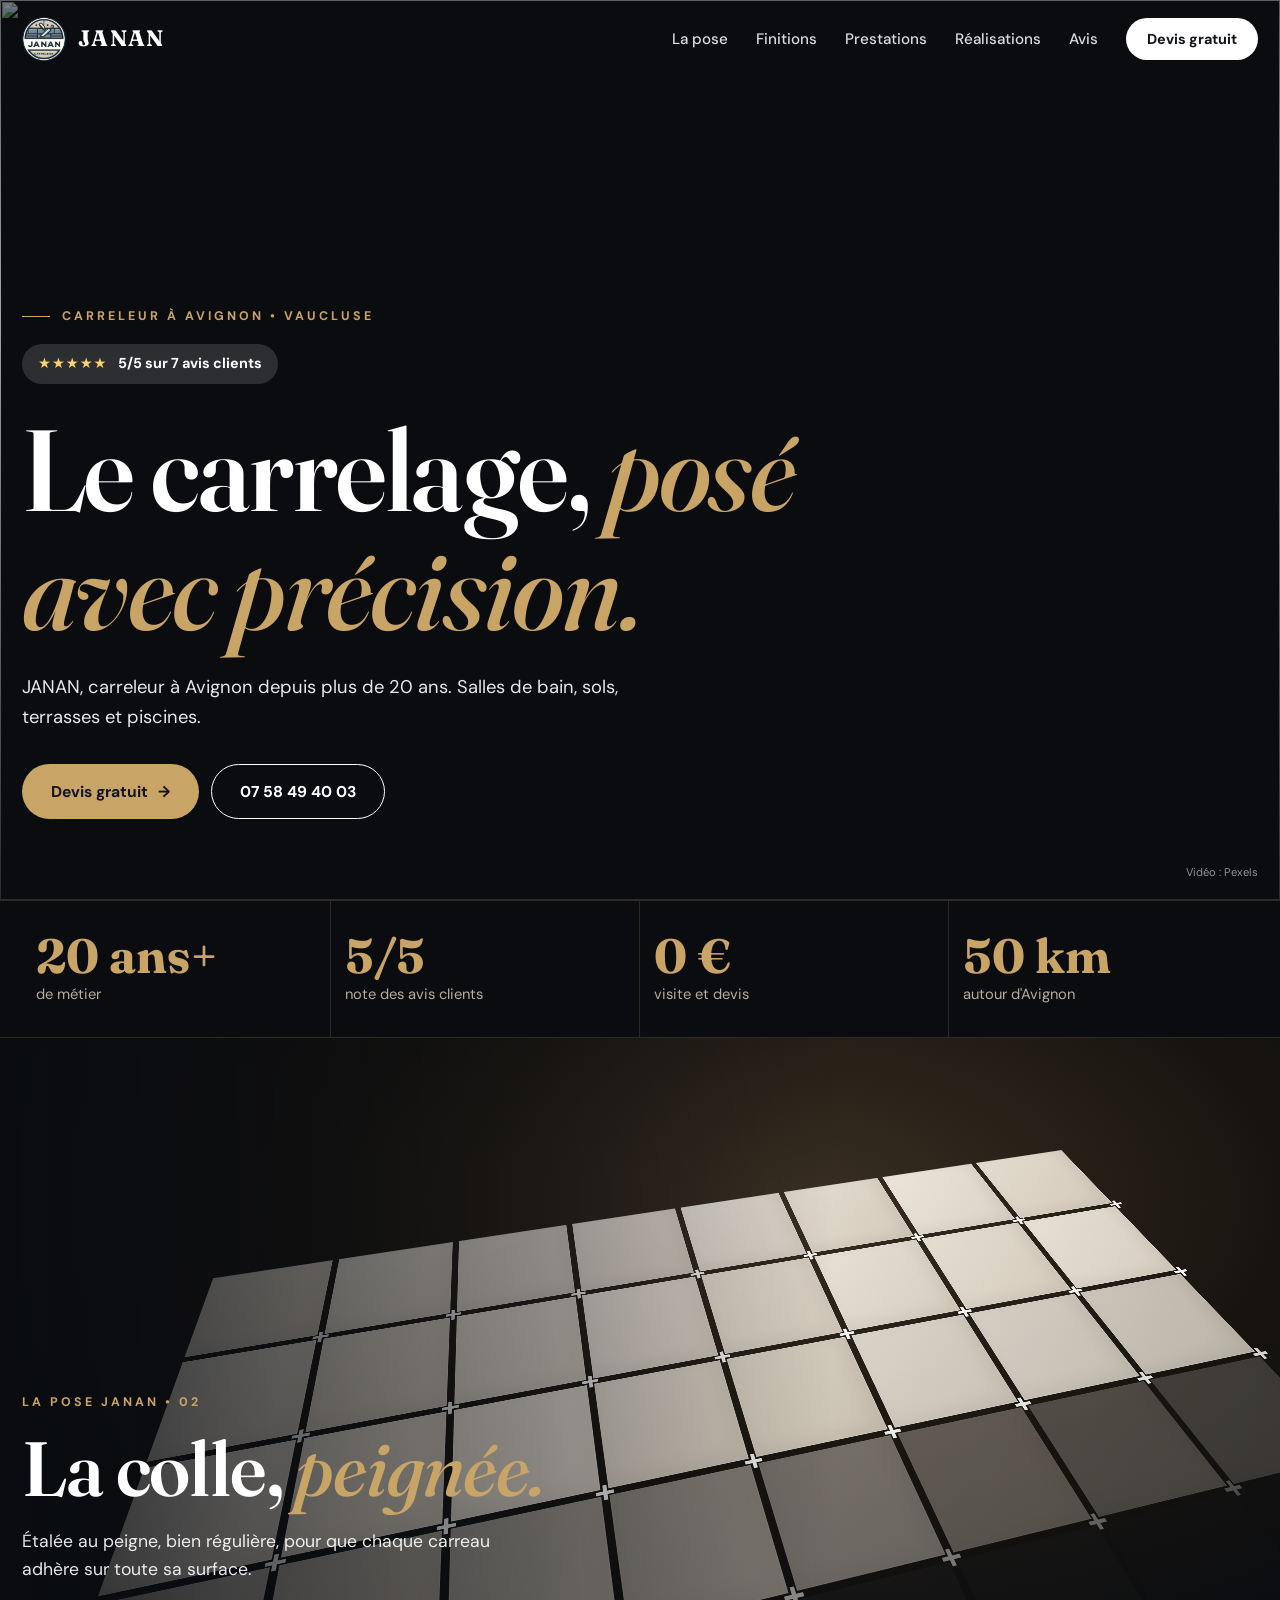
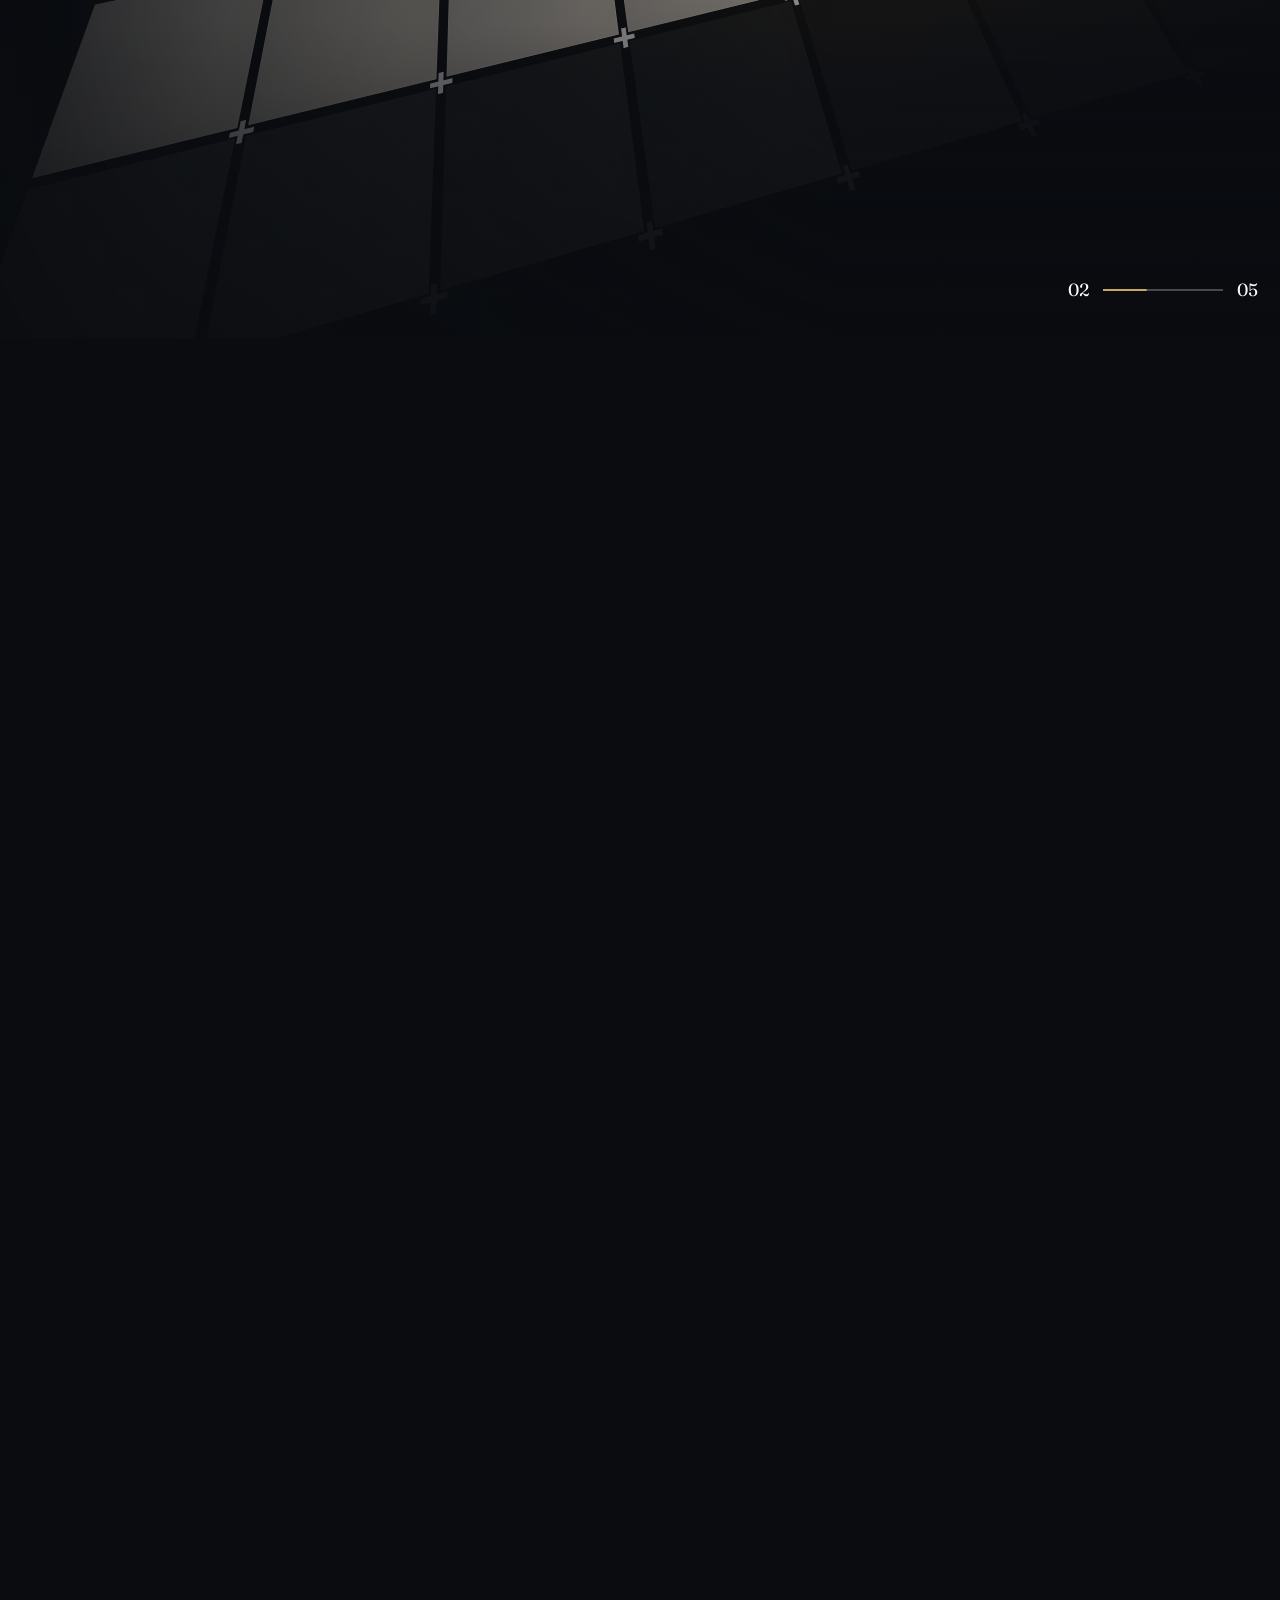
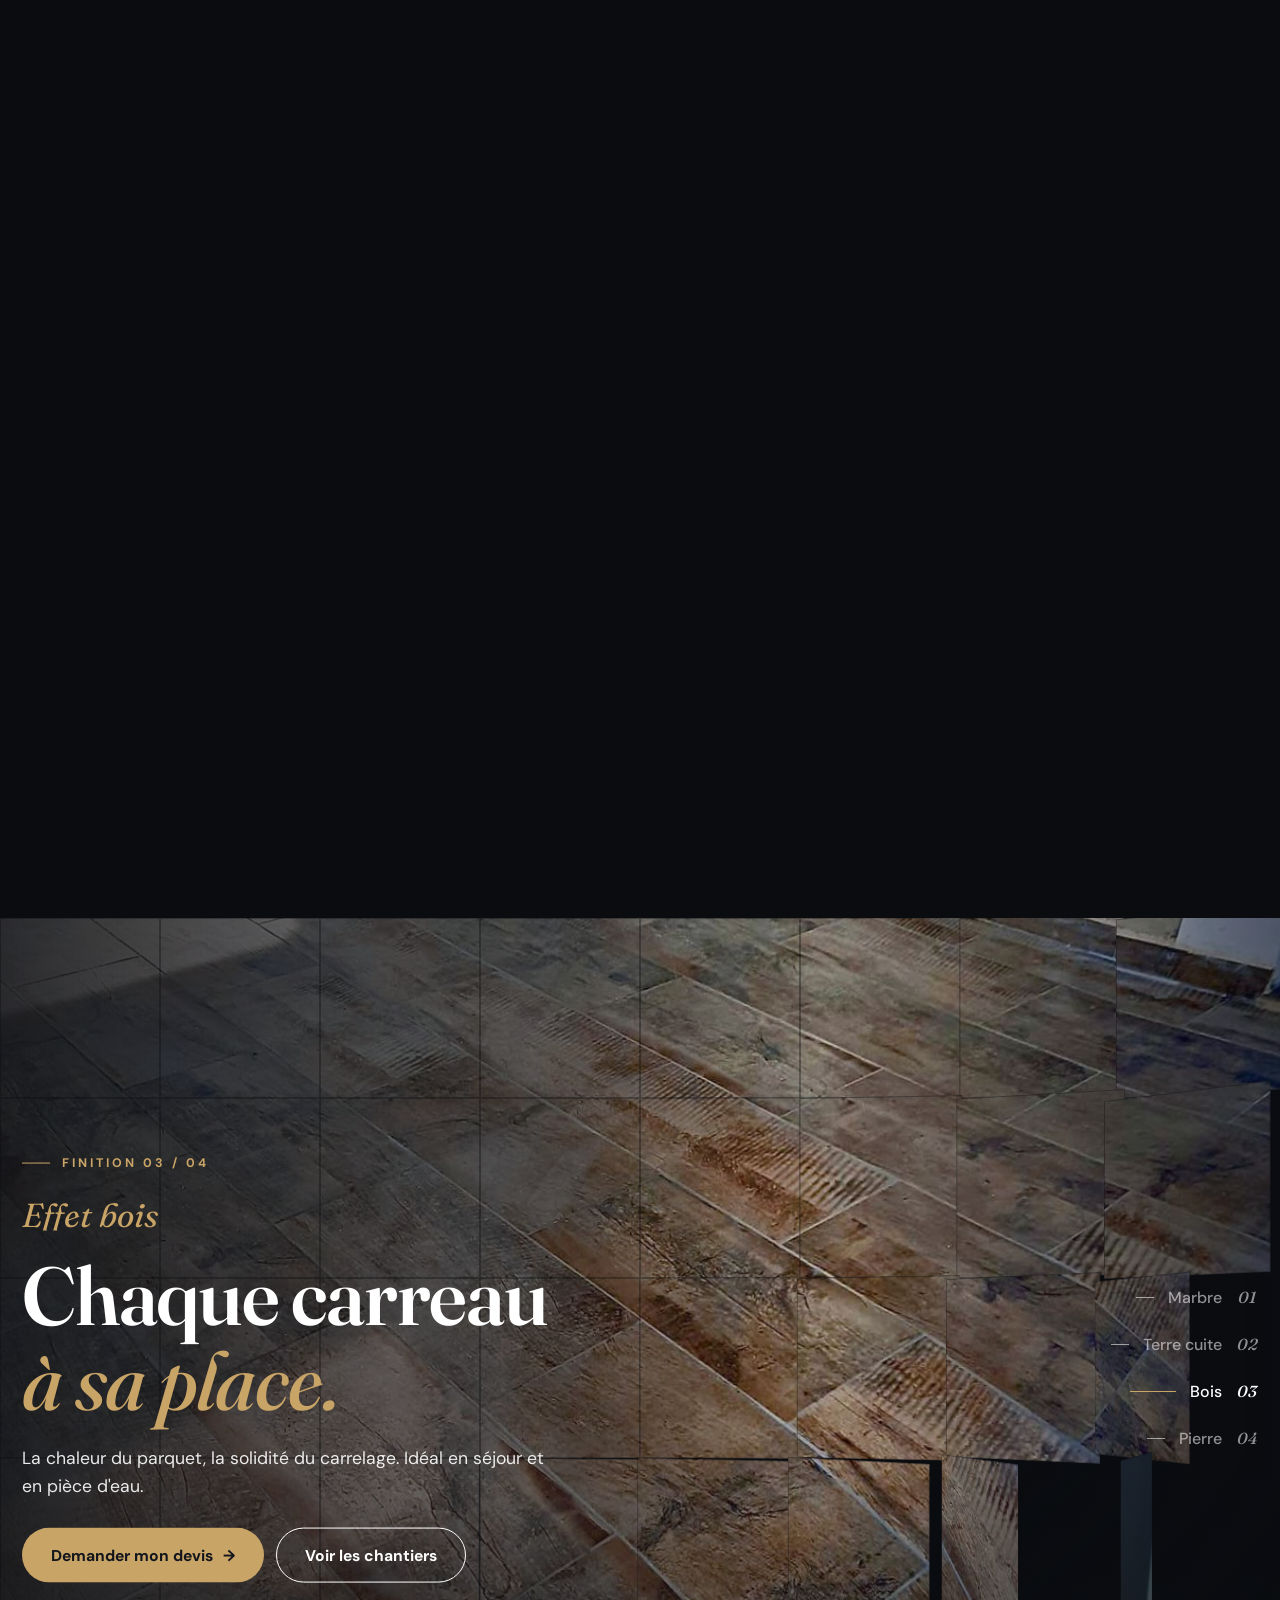
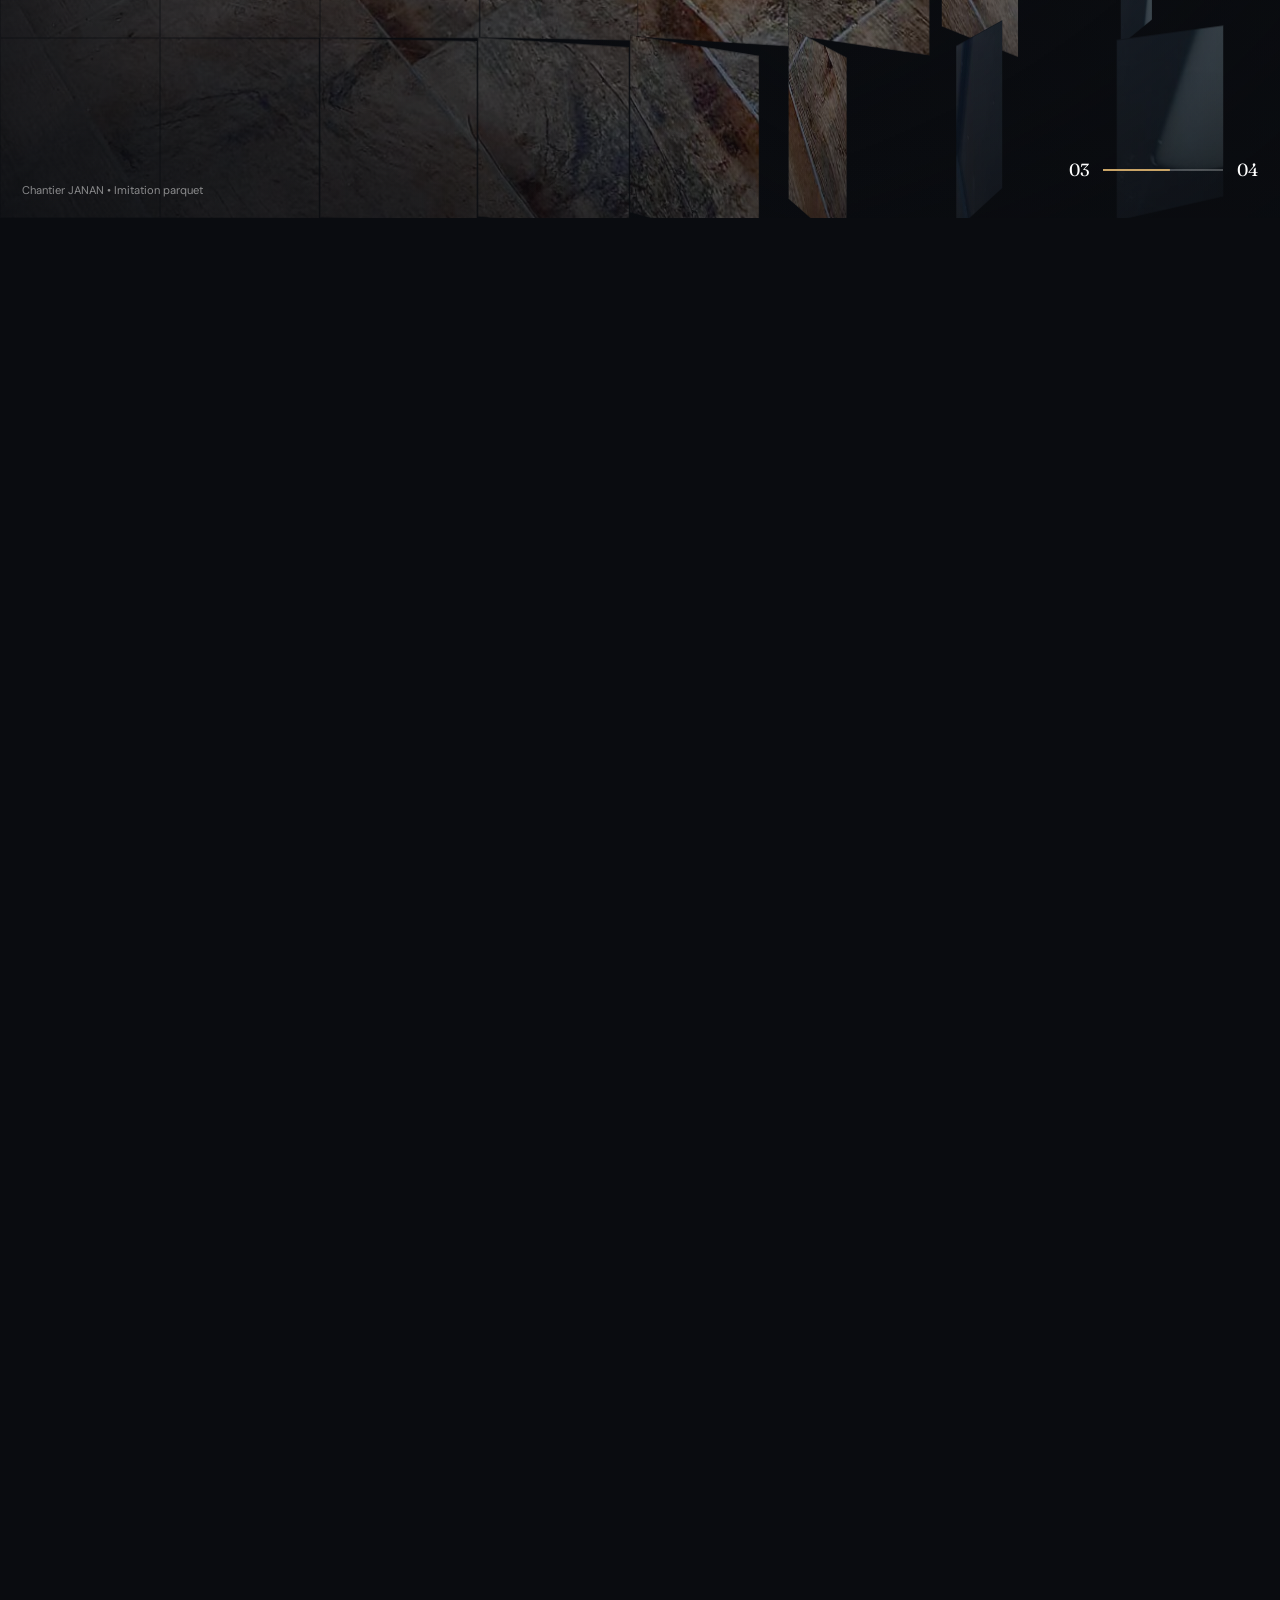
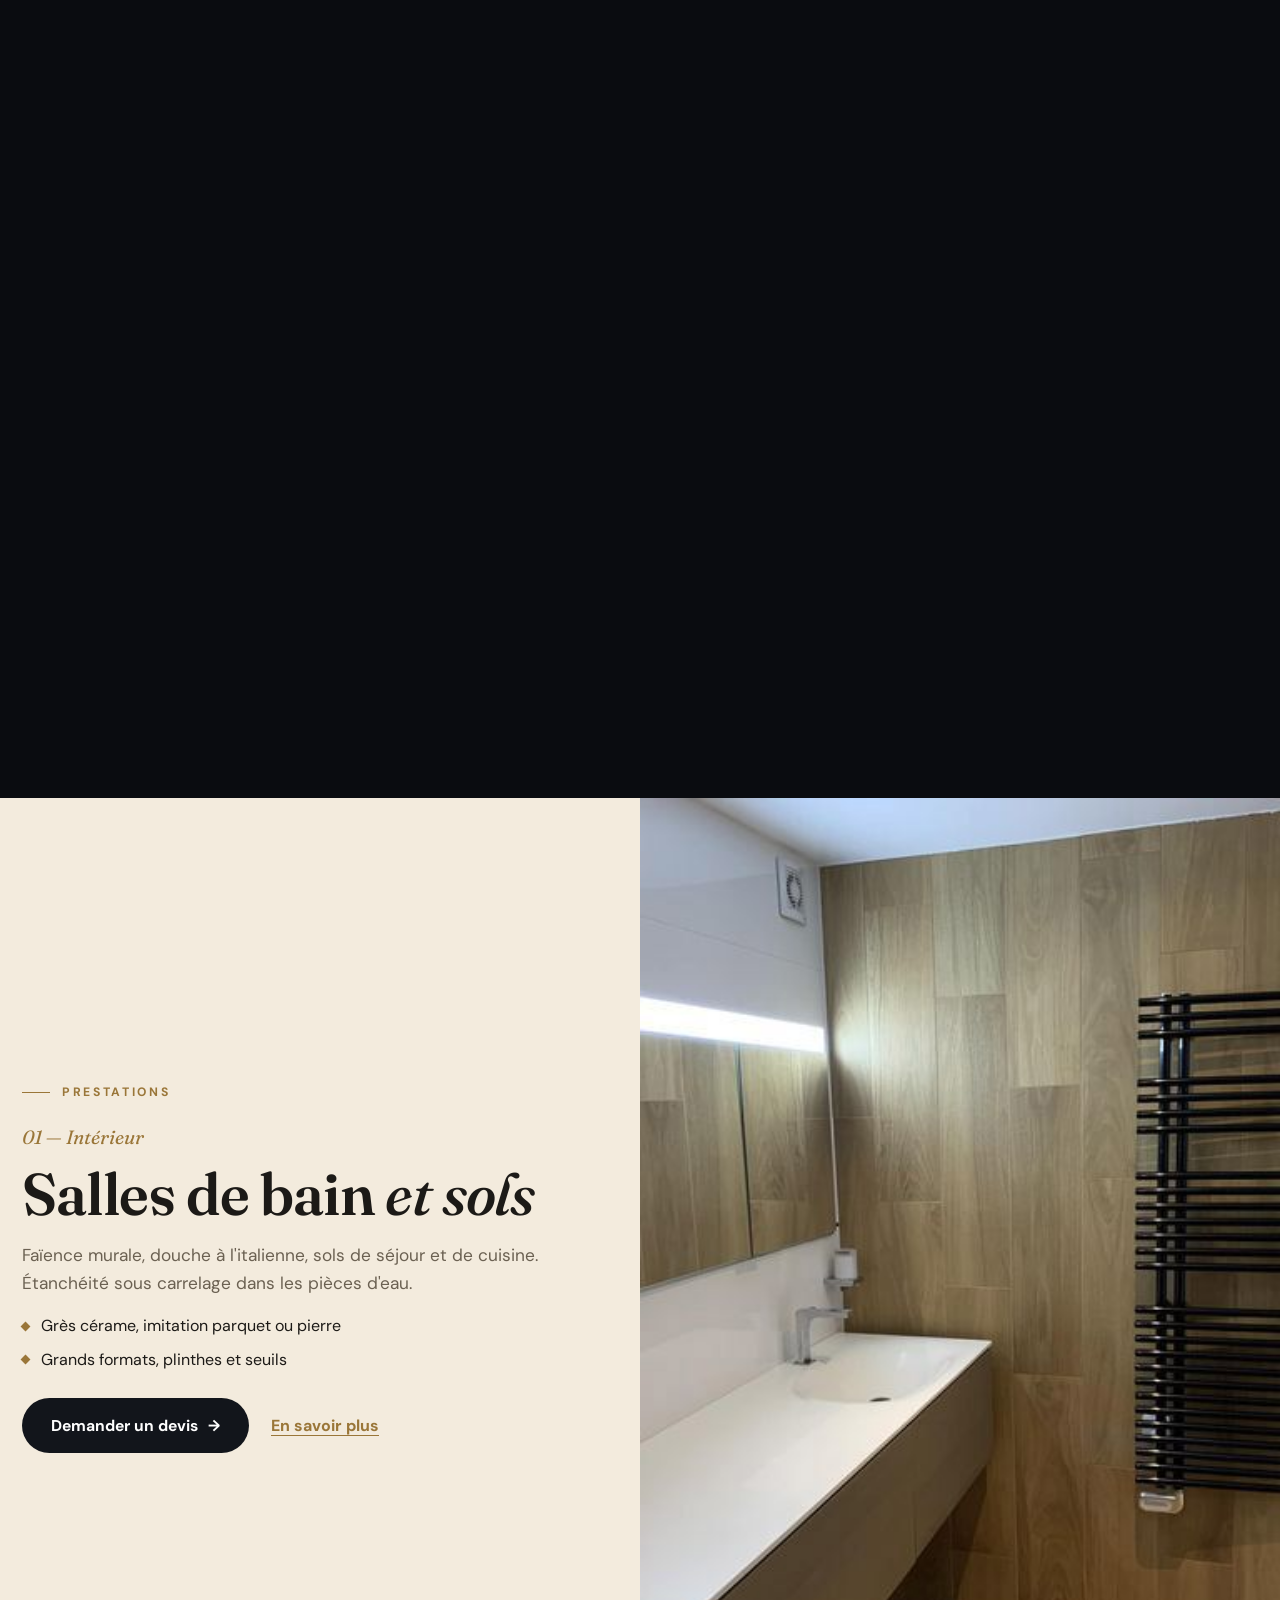
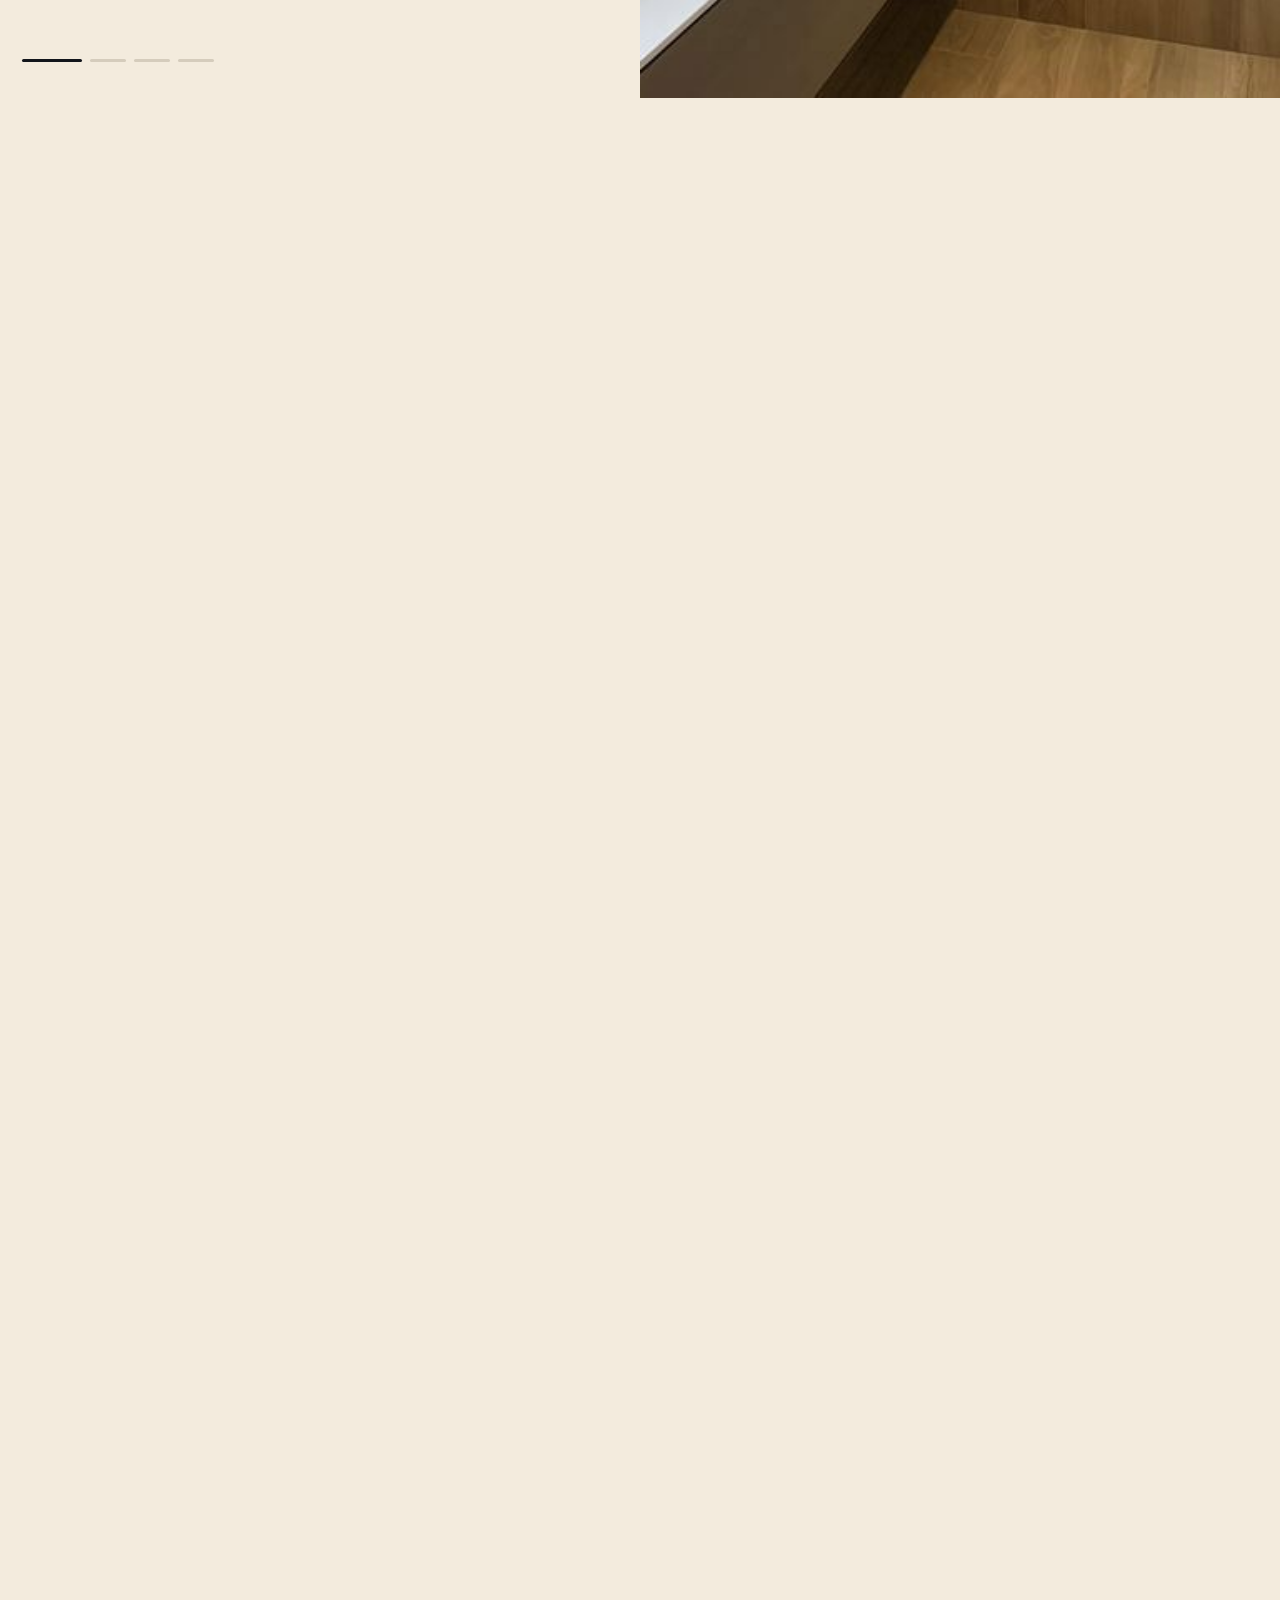
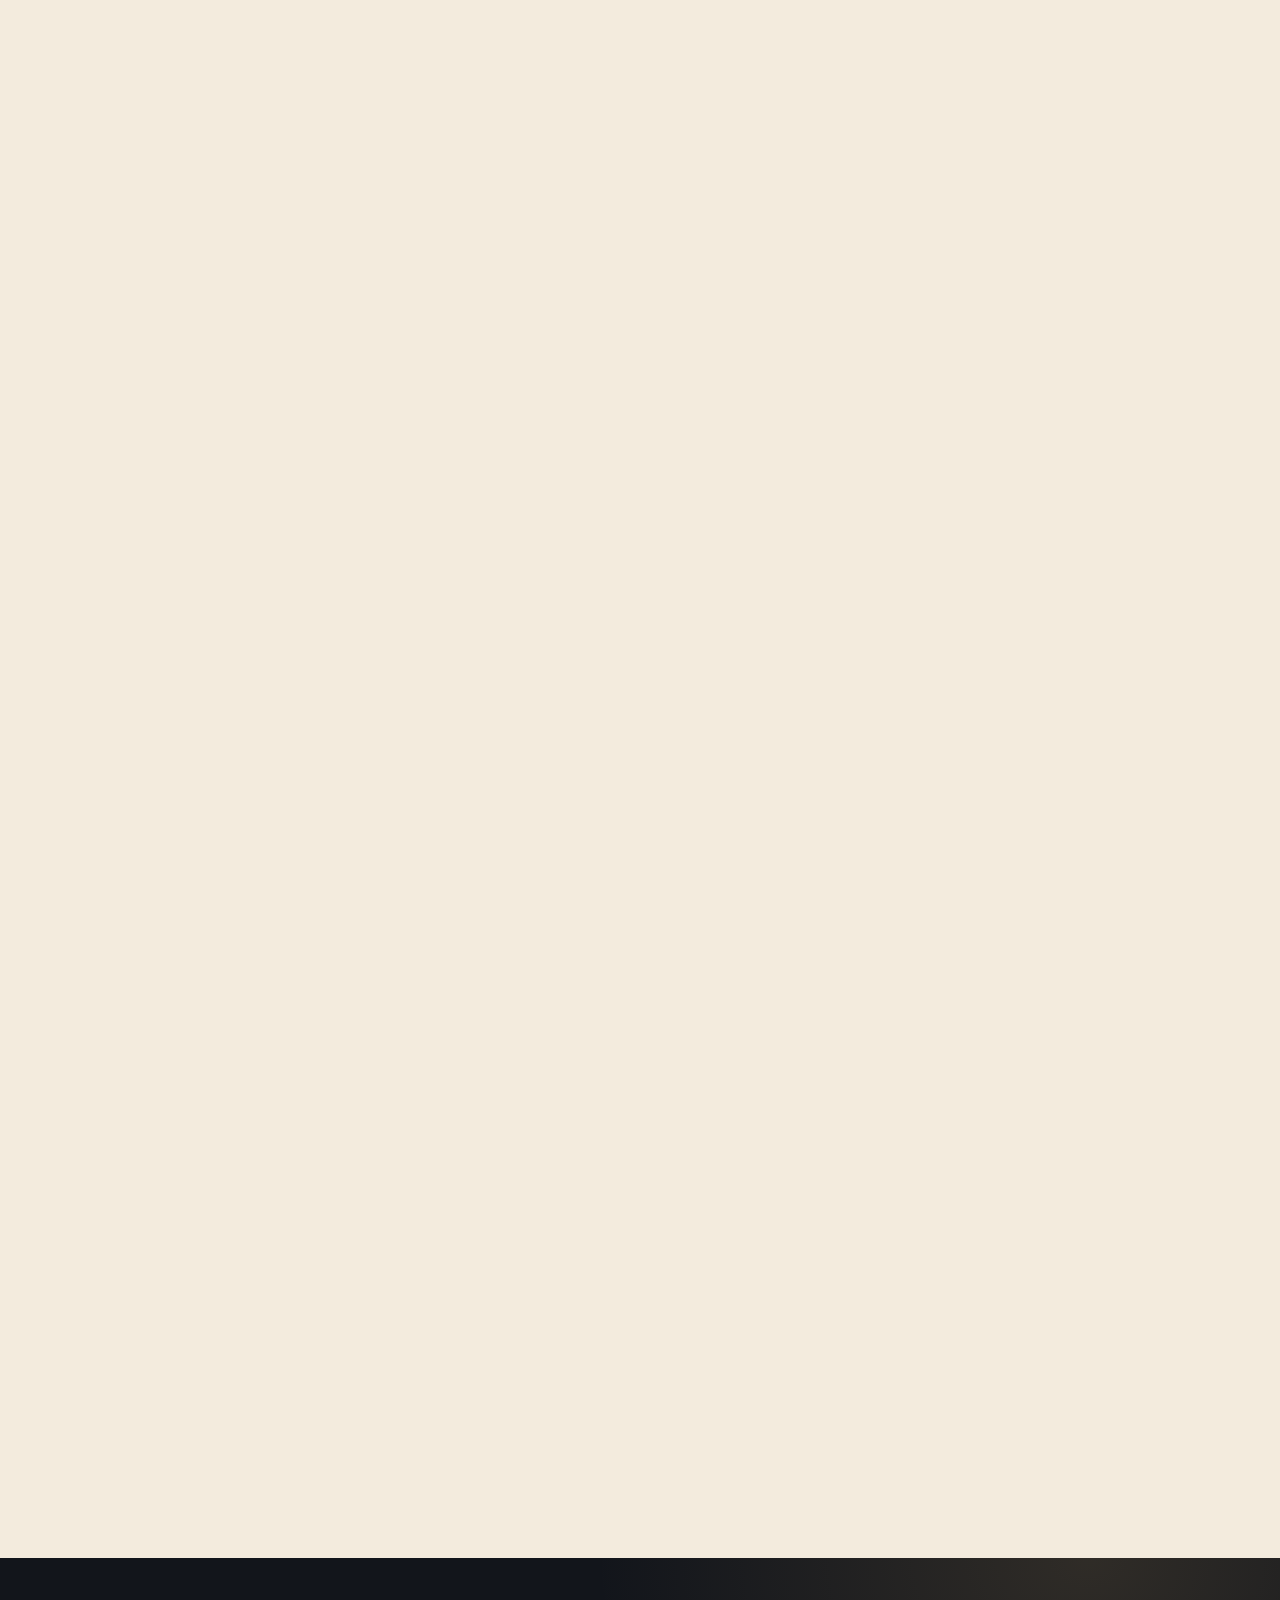
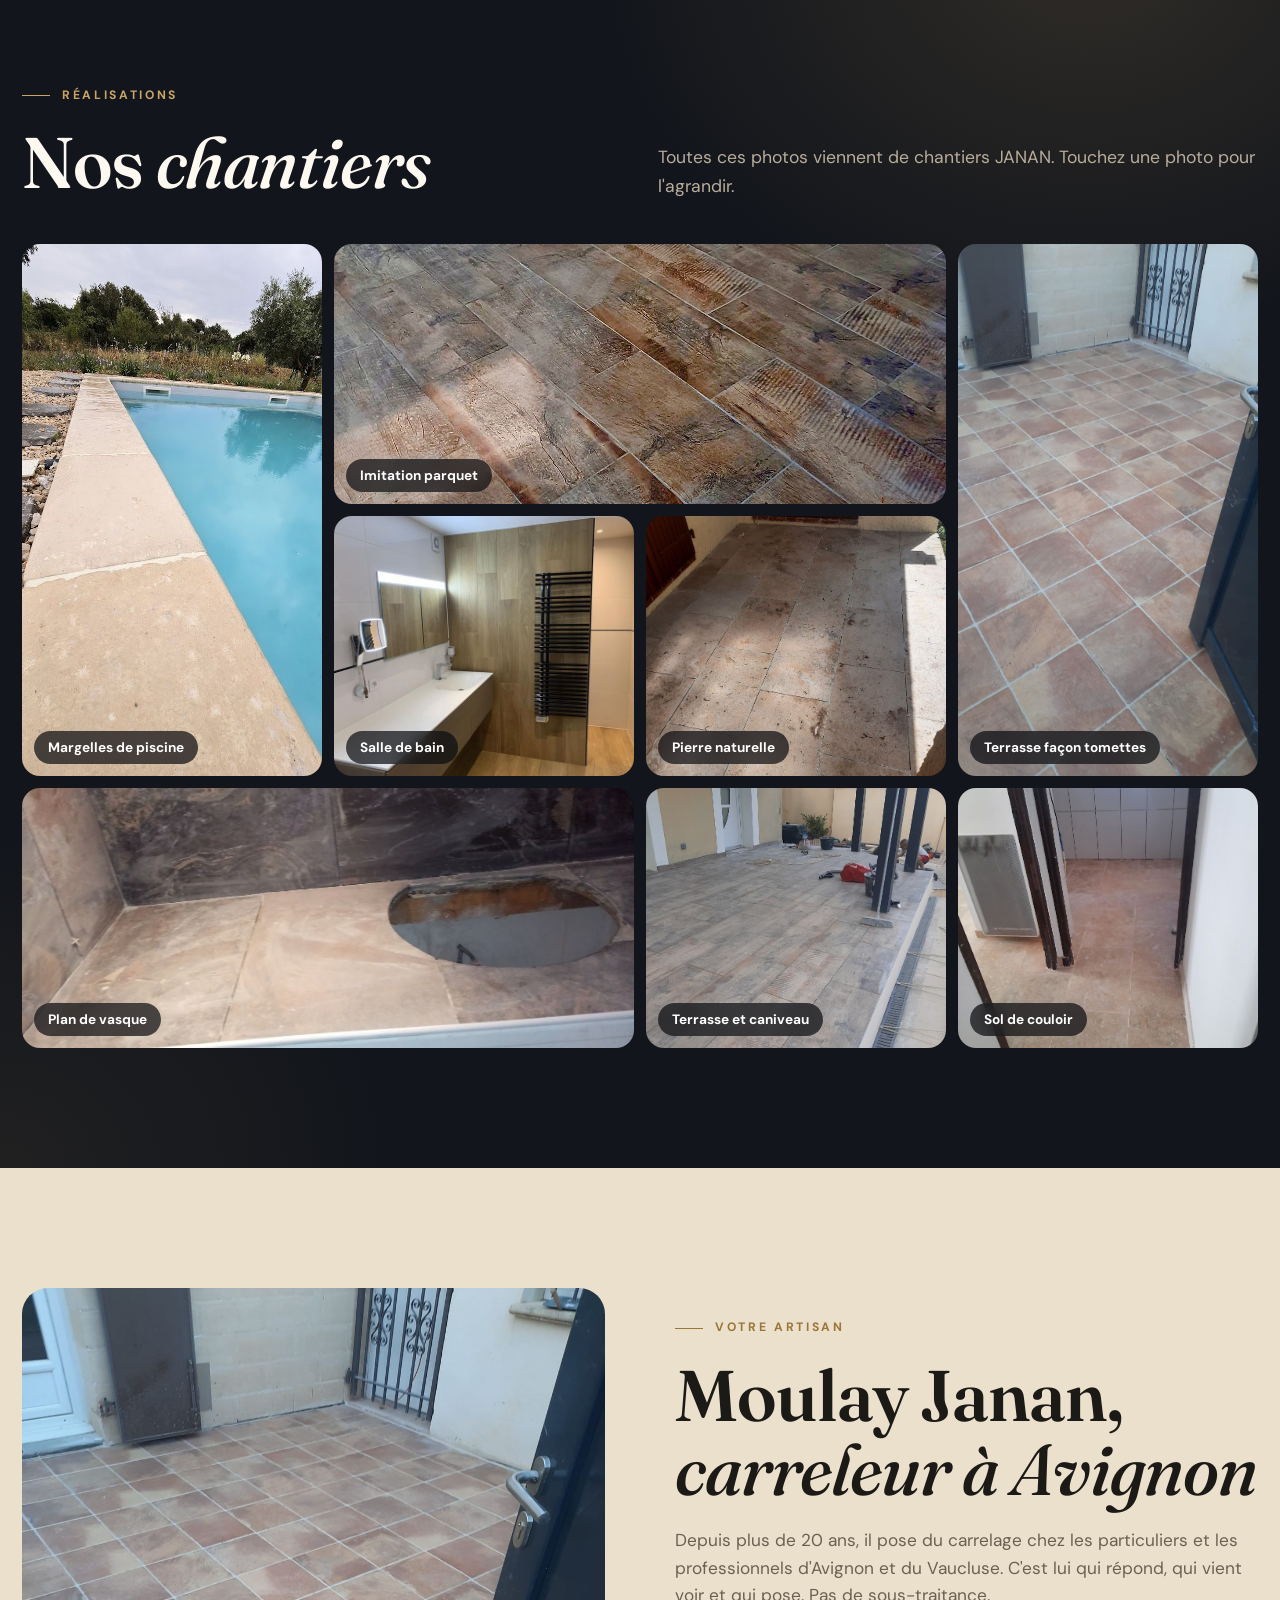
==== commit c06d7b1a: "Adresse e-mail contact@janan-carreleur.fr sur le site Co-Authored-By: Claude Opus 5.5 <noreply@anthr" ====
--- a/index.html
+++ b/index.html
@@ -31,6 +31,7 @@
         "founder": "Moulay Janan",
         "description": "Artisan carreleur à Avignon depuis plus de 20 ans : salles de bain, sols, terrasses, margelles de piscine et rénovation. Visite et devis gratuits.",
         "telephone": "+33758494003",
+        "email": "contact@janan-carreleur.fr",
         "url": "https://www.janan-carreleur.fr/",
         "image": "https://www.janan-carreleur.fr/images/margelles-piscine.jpg",
         "logo": "https://www.janan-carreleur.fr/images/logo-janan.png",
@@ -353,6 +354,7 @@
     .devis .grid { position: relative; display: grid; grid-template-columns: .9fr 1.1fr; gap: 60px; align-items: start; }
     .devis .tel { display: block; font-family: var(--serif); font-size: clamp(2rem, 4vw, 3rem); color: var(--sand); text-decoration: none; margin-top: 30px; }
     .devis small { color: #b8ad9c; }
+    .devis .mail { display: block; width: fit-content; margin-top: 18px; color: var(--cream); font-weight: 500; text-underline-offset: 4px; }
     form.f { background: rgba(10,12,16,.65); backdrop-filter: blur(12px); border: 1px solid rgba(255,255,255,.12); border-radius: 26px; padding: 36px; display: grid; gap: 14px; }
     .f .row { display: grid; grid-template-columns: 1fr 1fr; gap: 14px; }
     .f label { display: block; font-size: .82rem; font-weight: 700; color: #ddd2bf; margin-bottom: 6px; }
@@ -706,6 +708,7 @@
         <p class="lead" style="margin-top:18px">Votre demande s'ouvre dans WhatsApp, prête à envoyer. Vous pouvez y ajouter des photos de la pièce.</p>
         <a class="tel" href="tel:+33758494003">07 58 49 40 03</a>
         <small>Appel, SMS ou WhatsApp</small>
+        <a class="mail" href="mailto:contact@janan-carreleur.fr">contact@janan-carreleur.fr</a>
       </div>
       <form class="f rise" id="qf">
         <div class="row">
@@ -757,7 +760,7 @@
     <p class="big">Un projet de carrelage ? <em>Parlons-en.</em></p>
     <div class="f-row">
       <a href="#top" class="brand"><img src="images/logo-janan.png" alt="" width="40" height="40"><b>JANAN</b></a>
-      <div style="display:flex;gap:10px;flex-wrap:wrap"><a class="btn btn-sand" href="tel:+33758494003">07 58 49 40 03</a><a class="btn btn-wa" href="https://wa.me/33758494003" target="_blank" rel="noopener">WhatsApp</a></div>
+      <div style="display:flex;gap:10px;flex-wrap:wrap"><a class="btn btn-sand" href="tel:+33758494003">07 58 49 40 03</a><a class="btn btn-wa" href="https://wa.me/33758494003" target="_blank" rel="noopener">WhatsApp</a><a class="btn btn-line" href="mailto:contact@janan-carreleur.fr">contact@janan-carreleur.fr</a></div>
     </div>
     <nav class="f-nav" aria-label="Prestations">
       <a href="carrelage-salle-de-bain-avignon.html">Carrelage de salle de bain</a>
@@ -768,7 +771,7 @@
     </nav>
     <details class="legal">
       <summary>Mentions légales</summary>
-      <p><strong>Éditeur :</strong> JANAN – Moulay Janan, entrepreneur individuel, Avignon (84). Téléphone : 07 58 49 40 03.</p>
+      <p><strong>Éditeur :</strong> JANAN – Moulay Janan, entrepreneur individuel, Avignon (84). Téléphone : 07 58 49 40 03. E-mail : contact@janan-carreleur.fr.</p>
       <p><strong>SIRET :</strong> 443 090 154 00024 – Activité : travaux de revêtement des sols et des murs (APE 43.33Z).</p>
       <p><strong>Hébergement :</strong> GitHub Inc., 88 Colin P. Kelly Jr. Street, San Francisco, CA 94107, États-Unis.</p>
       <p><strong>Données personnelles :</strong> le formulaire ne stocke aucune donnée sur ce site ; il ouvre WhatsApp avec votre message, que vous choisissez d'envoyer ou non.</p>
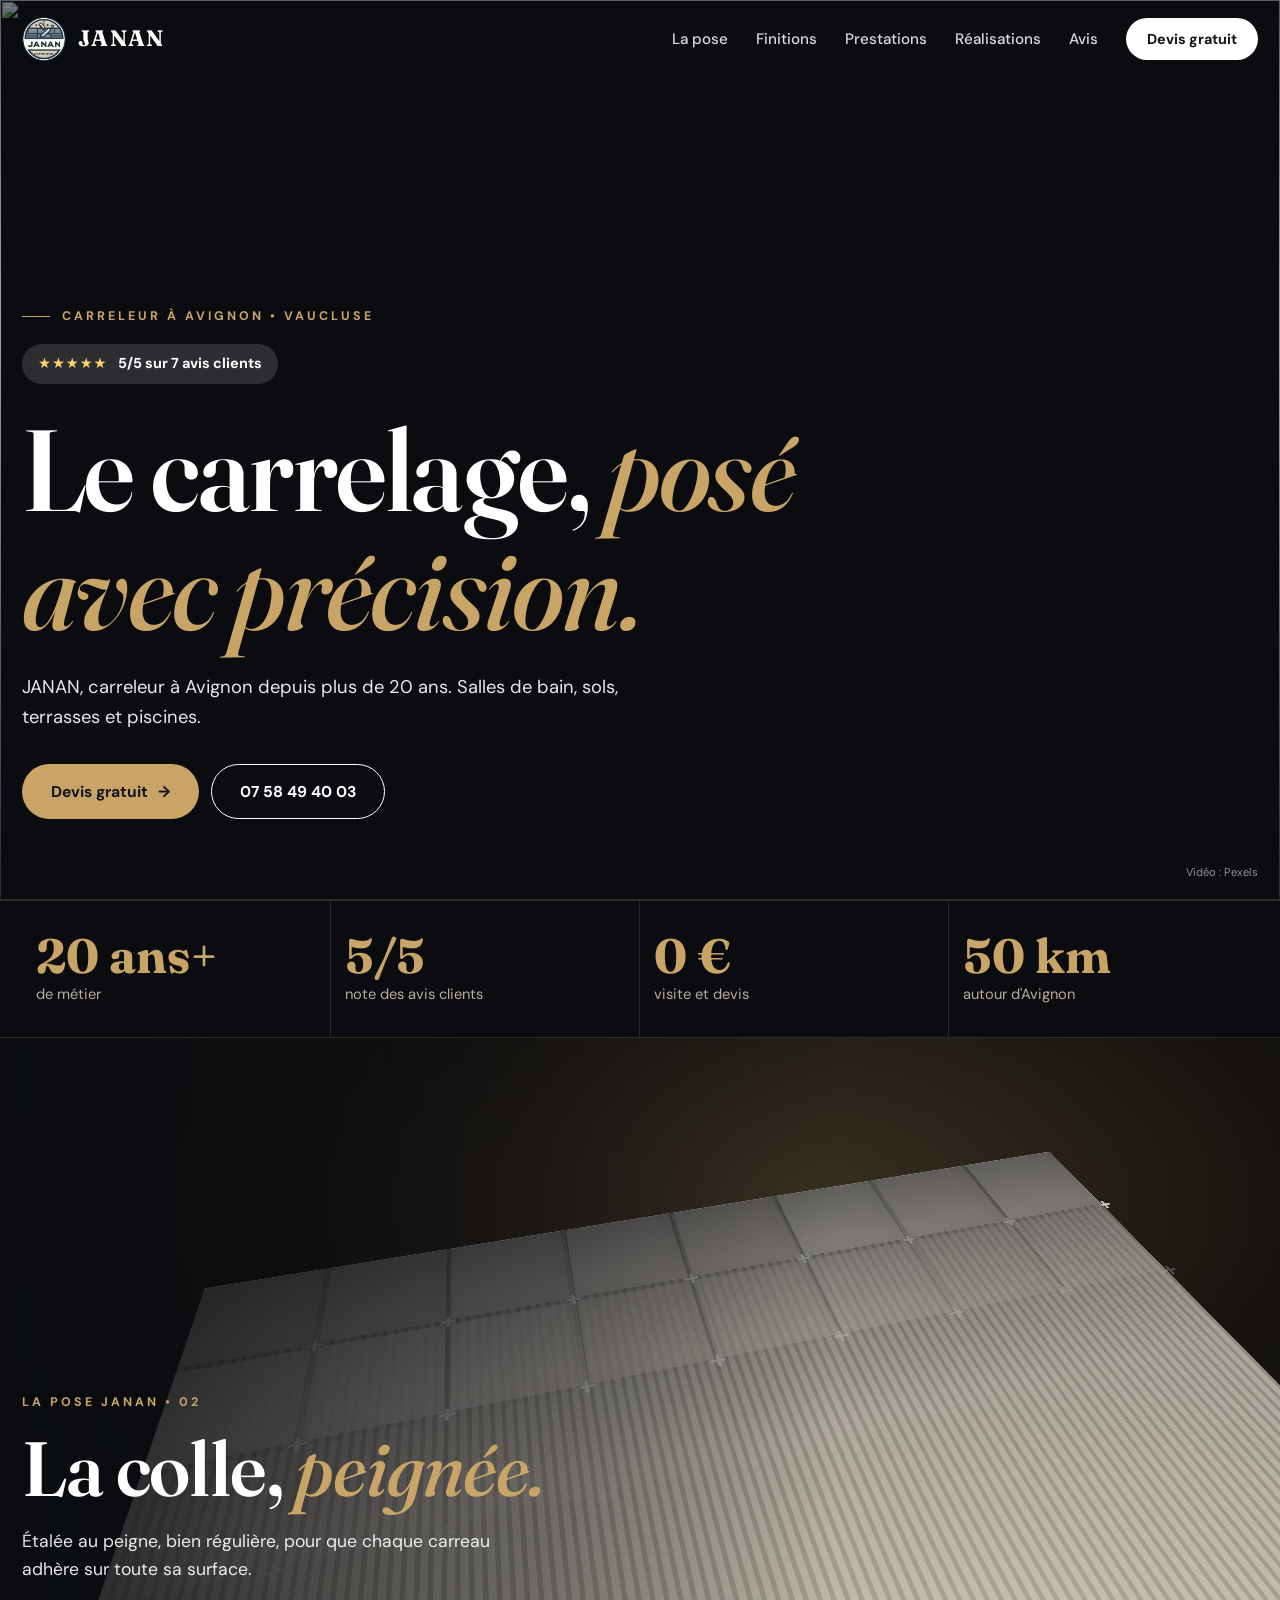
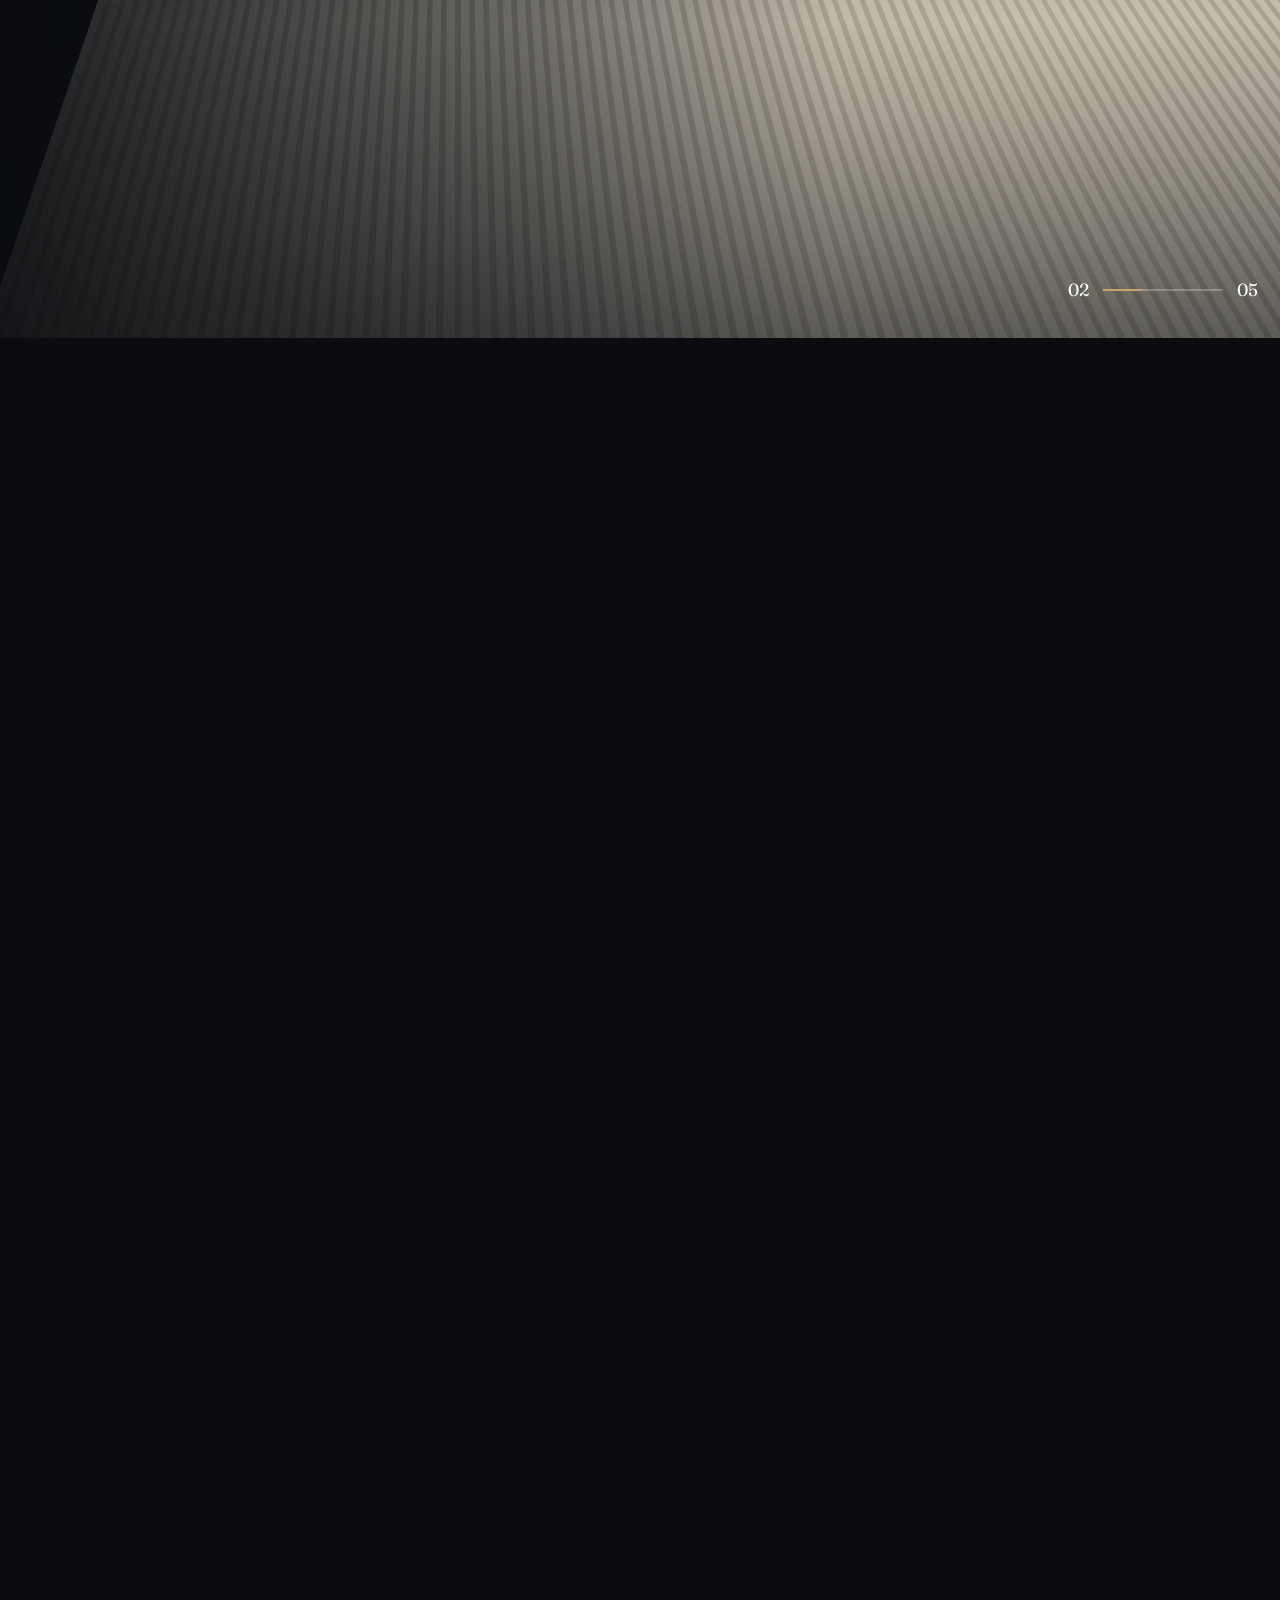
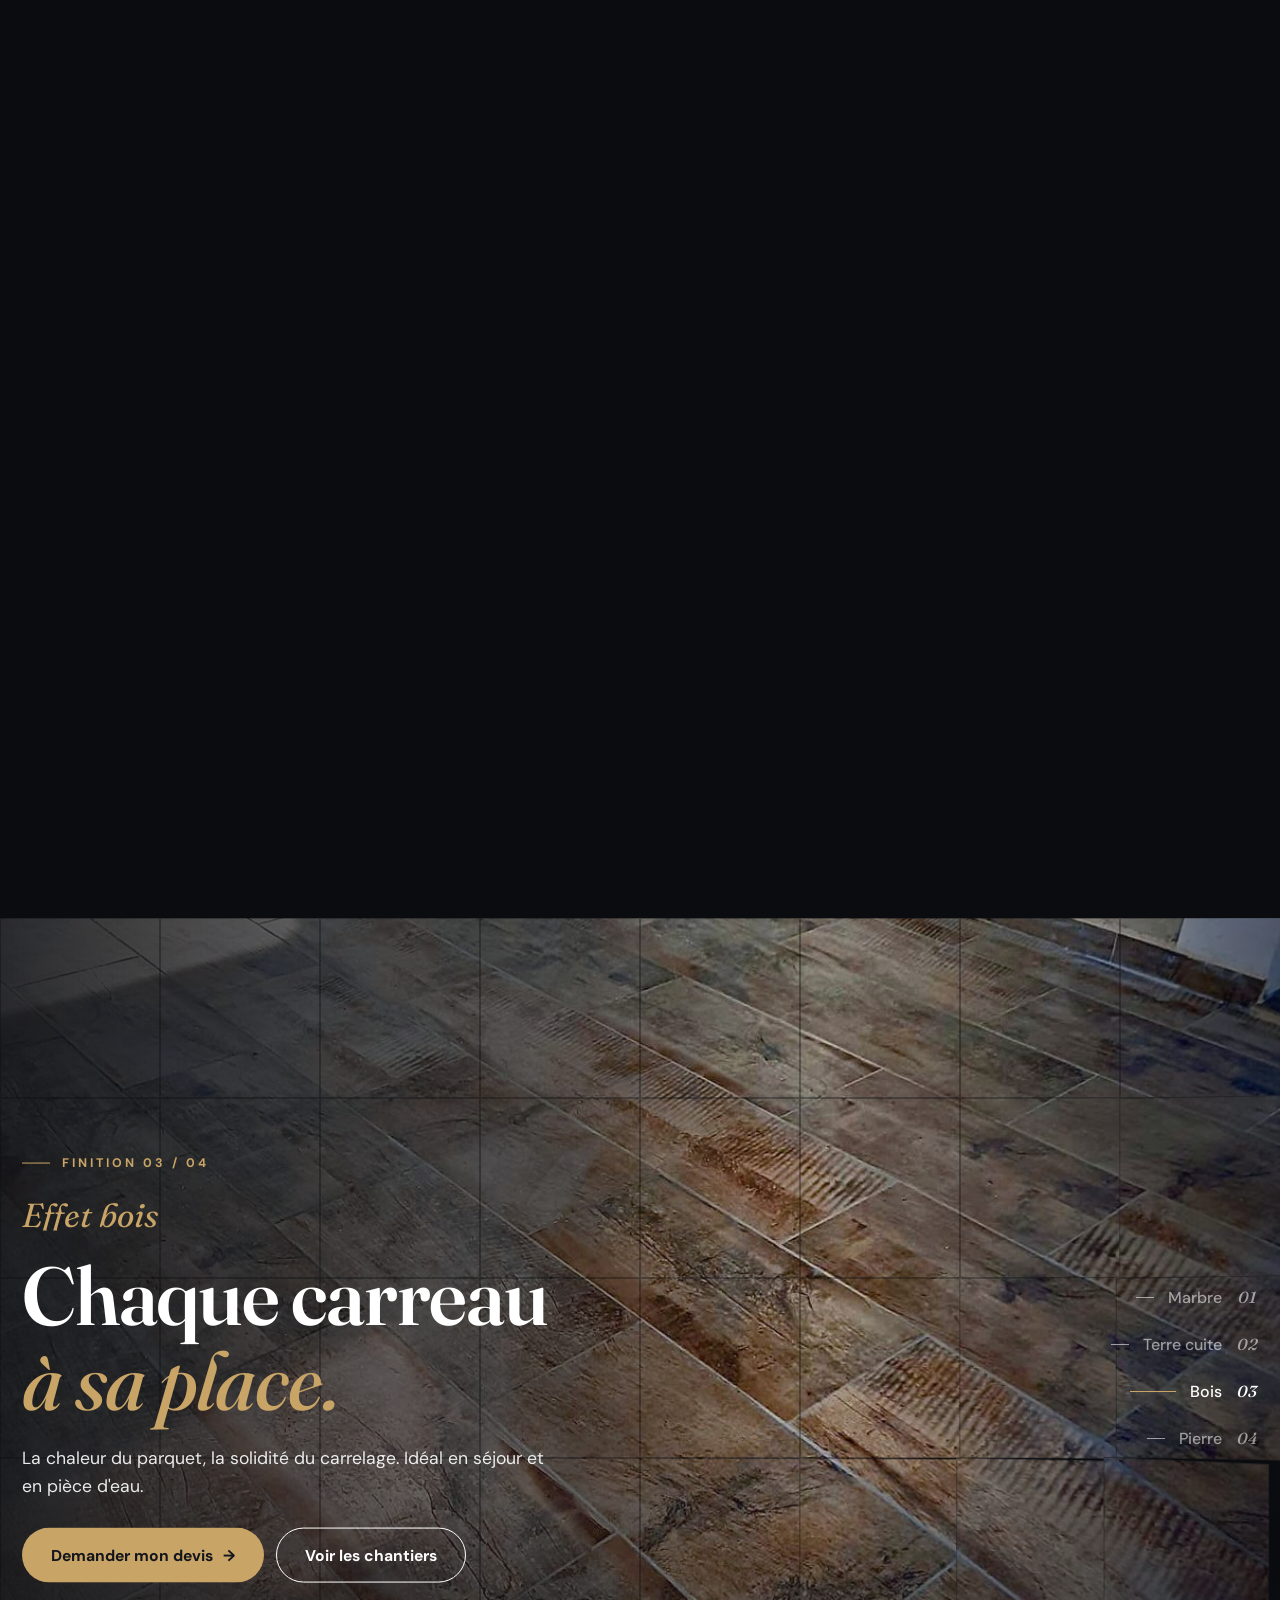
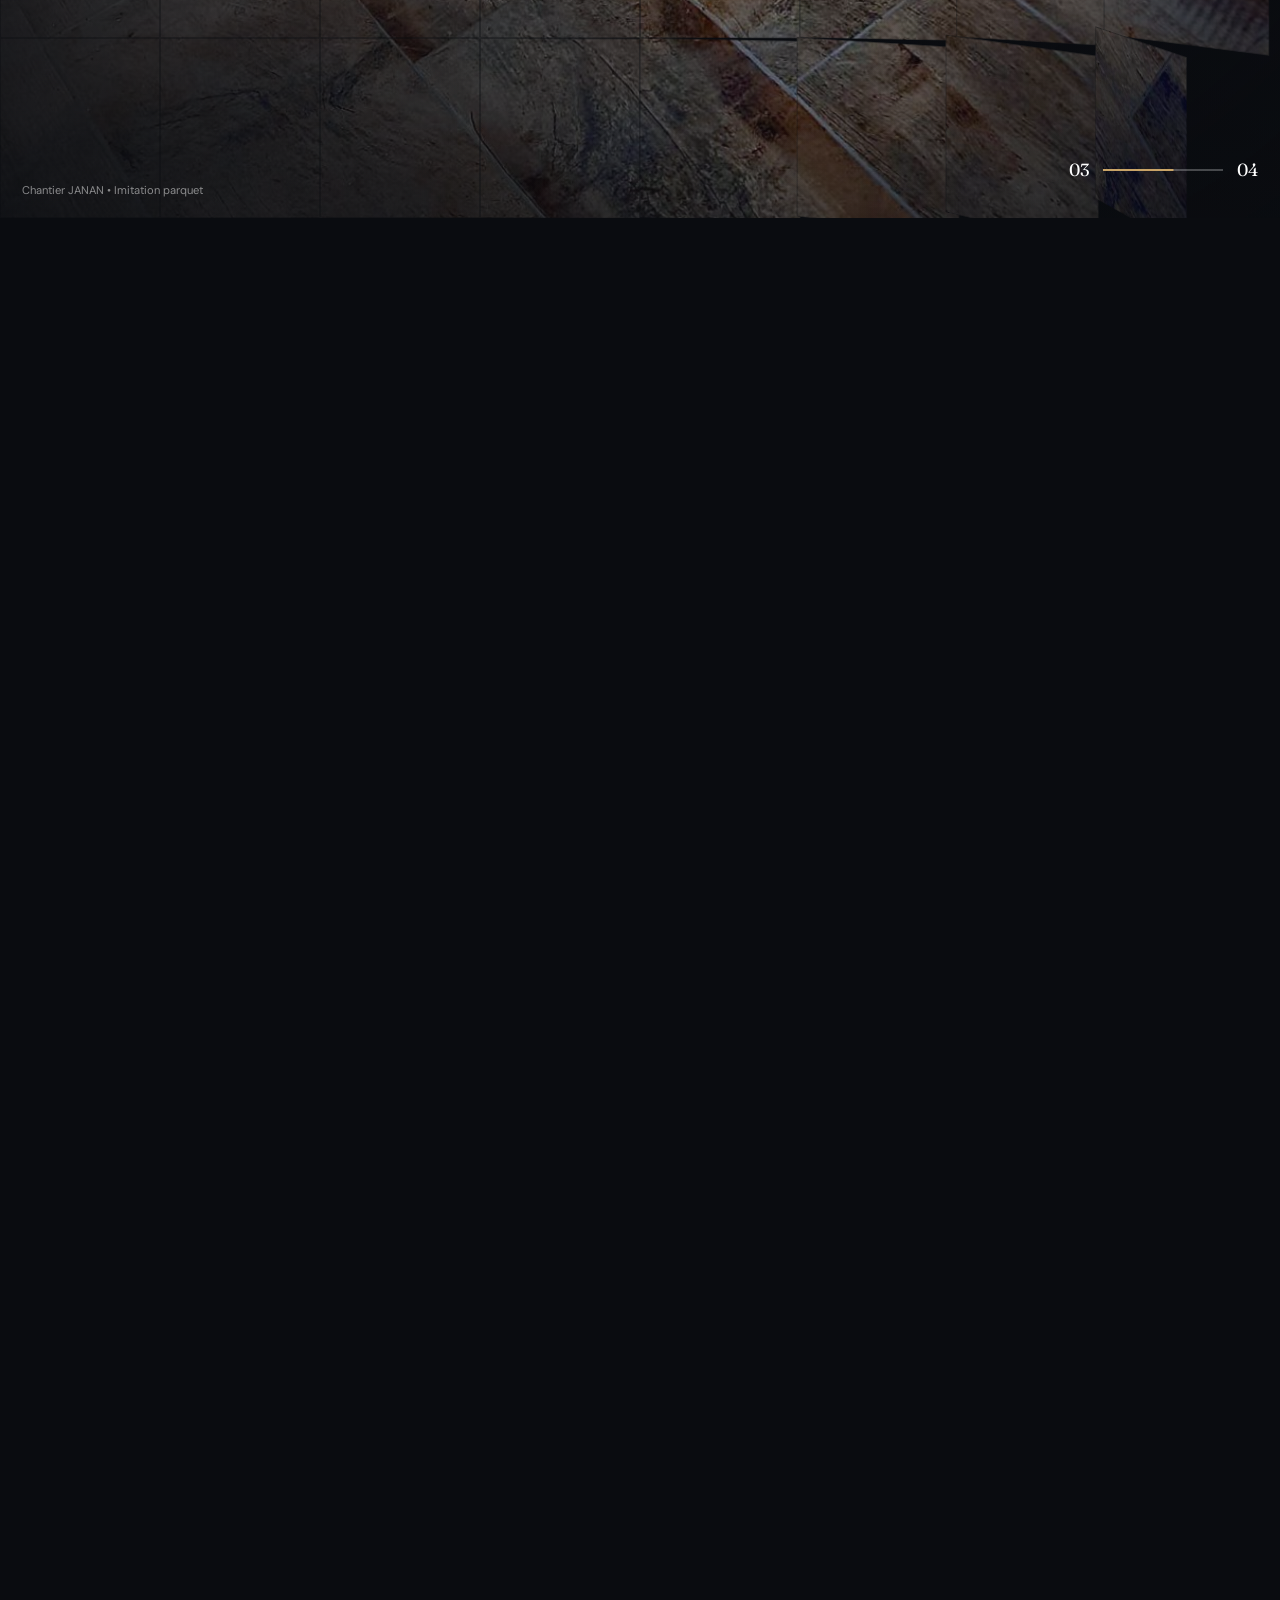
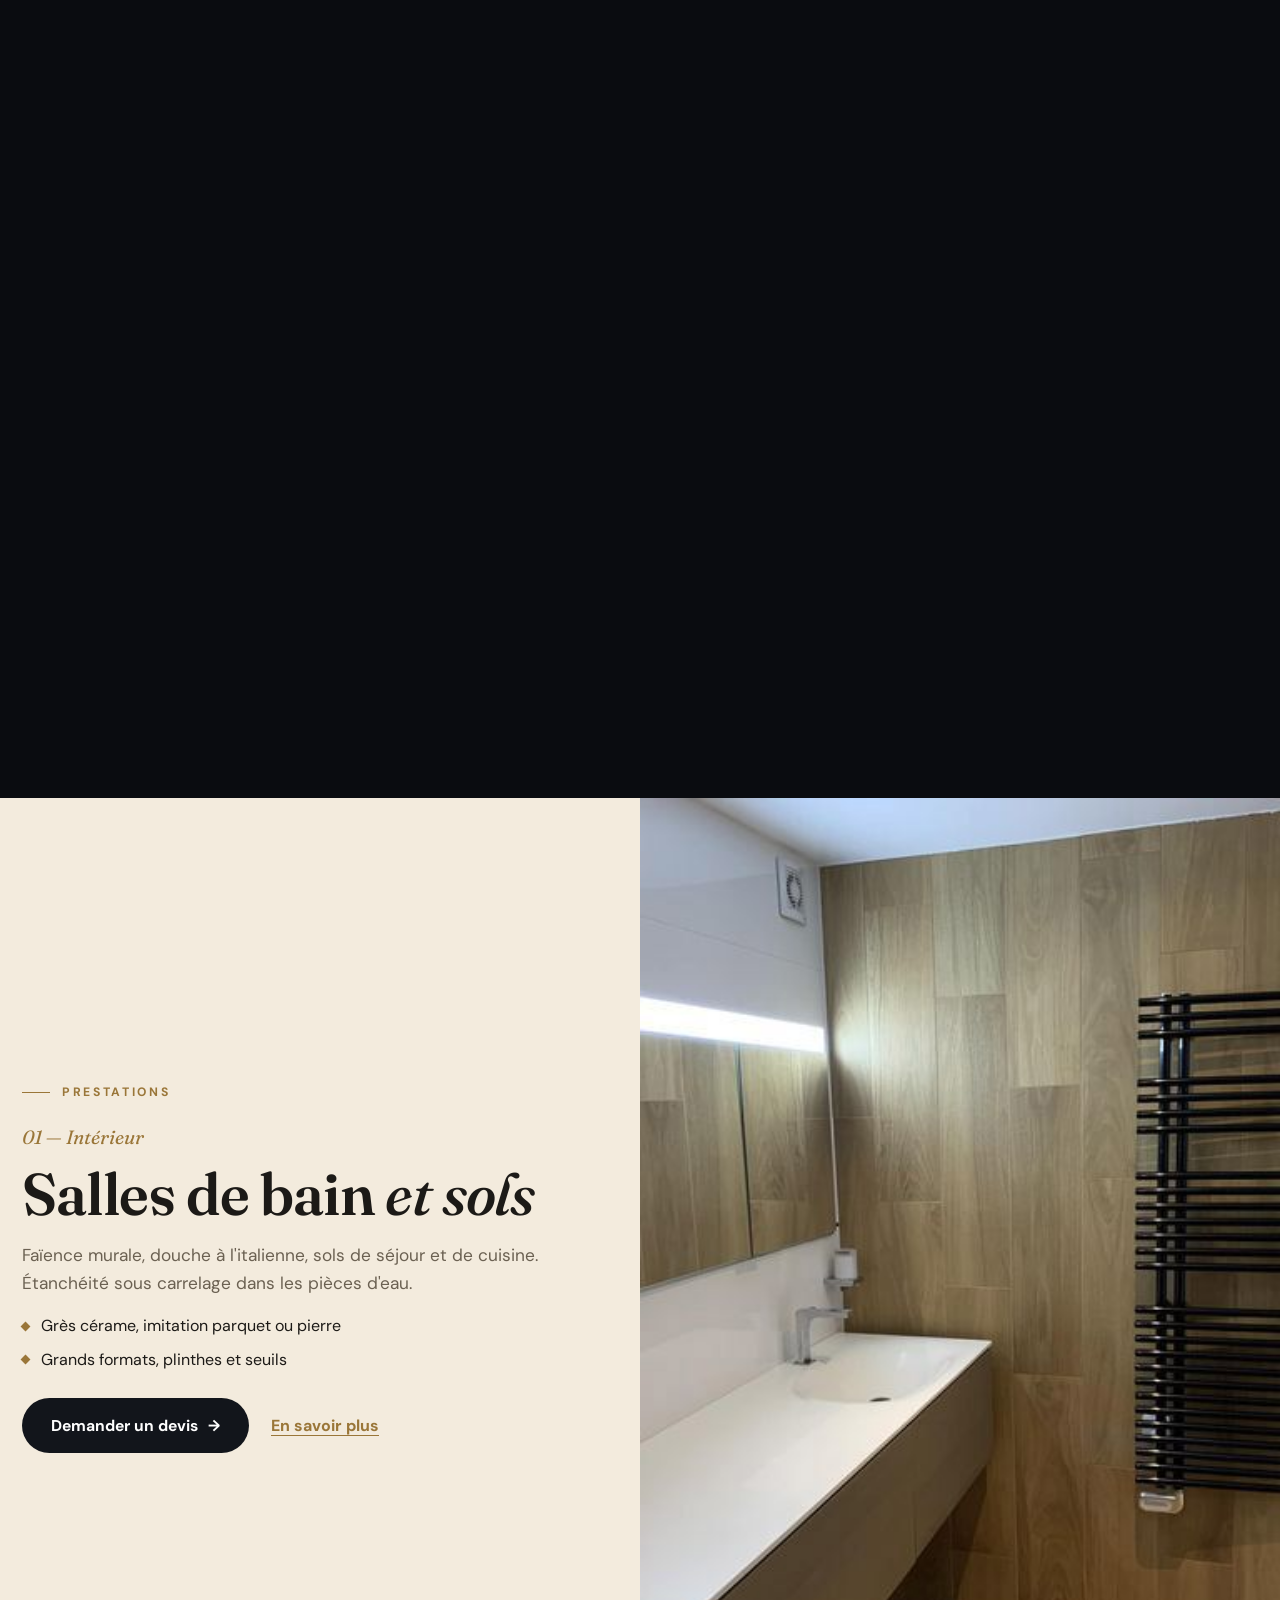
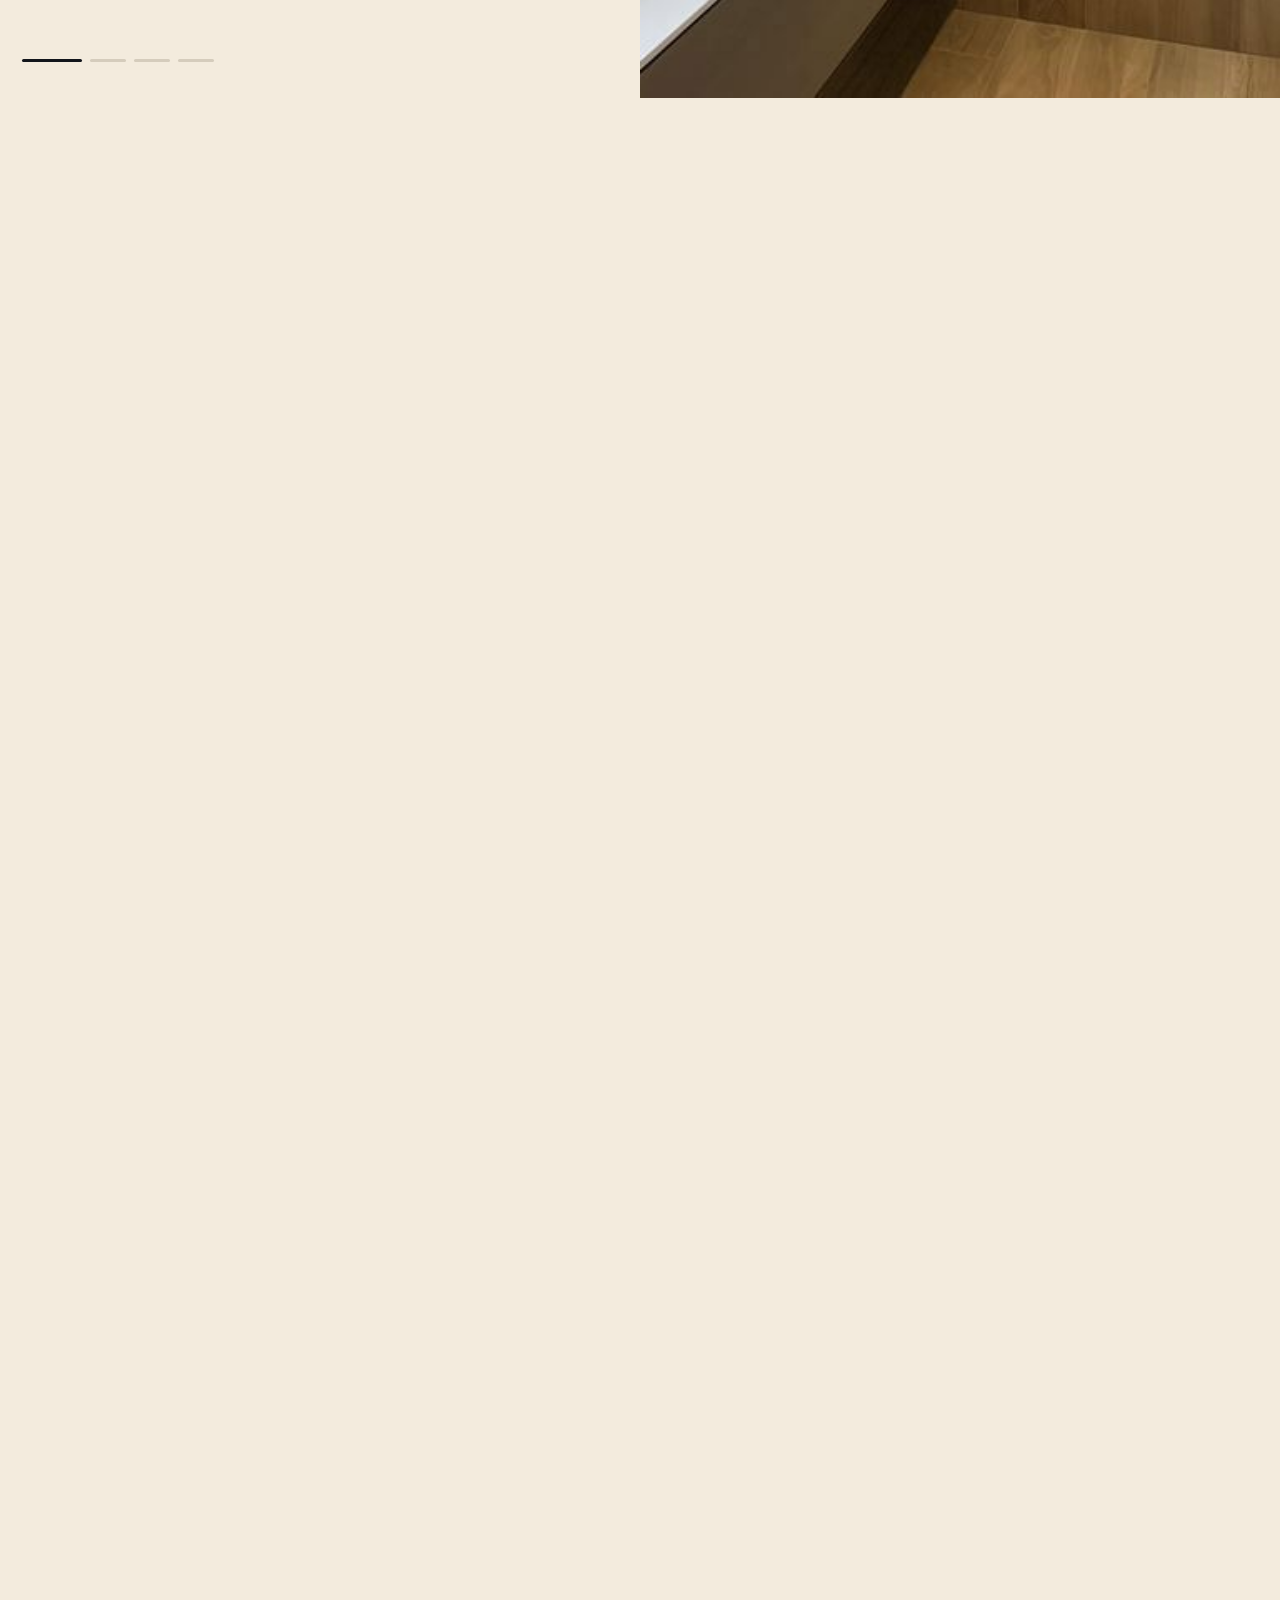
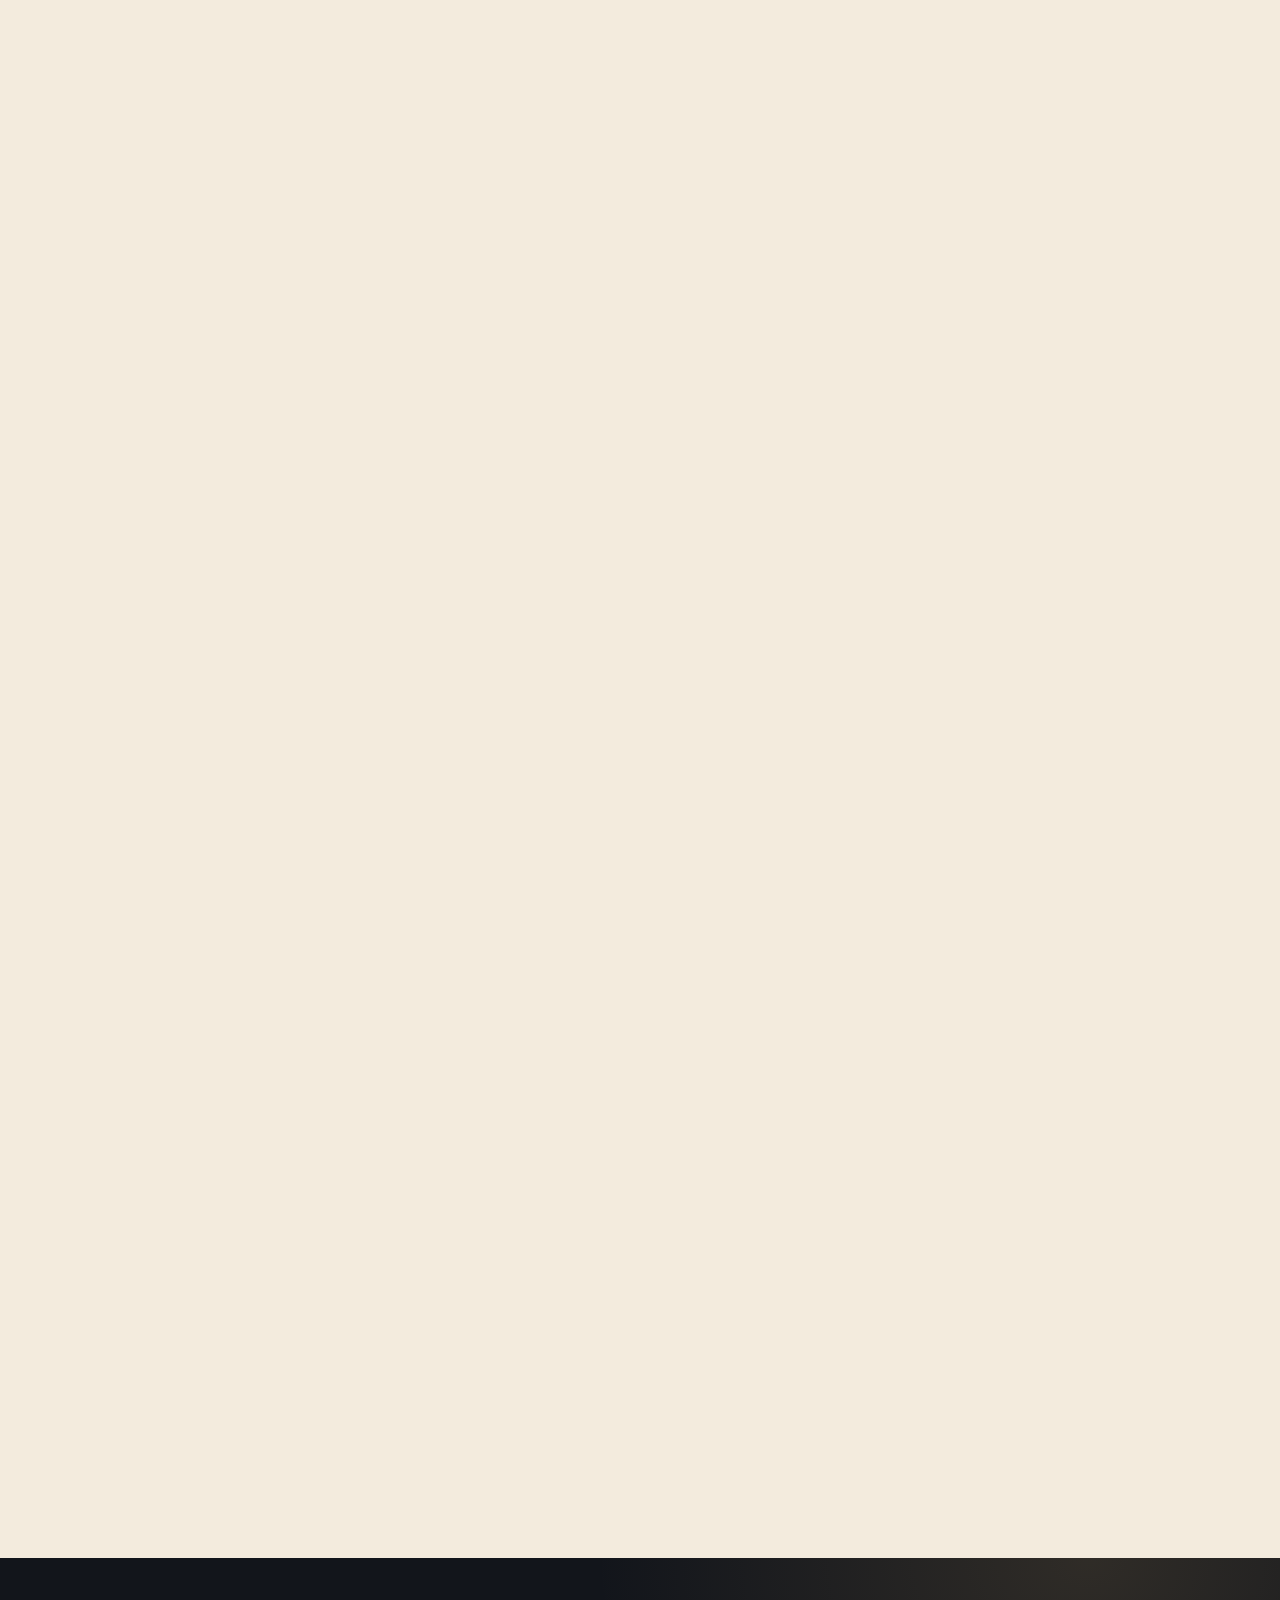
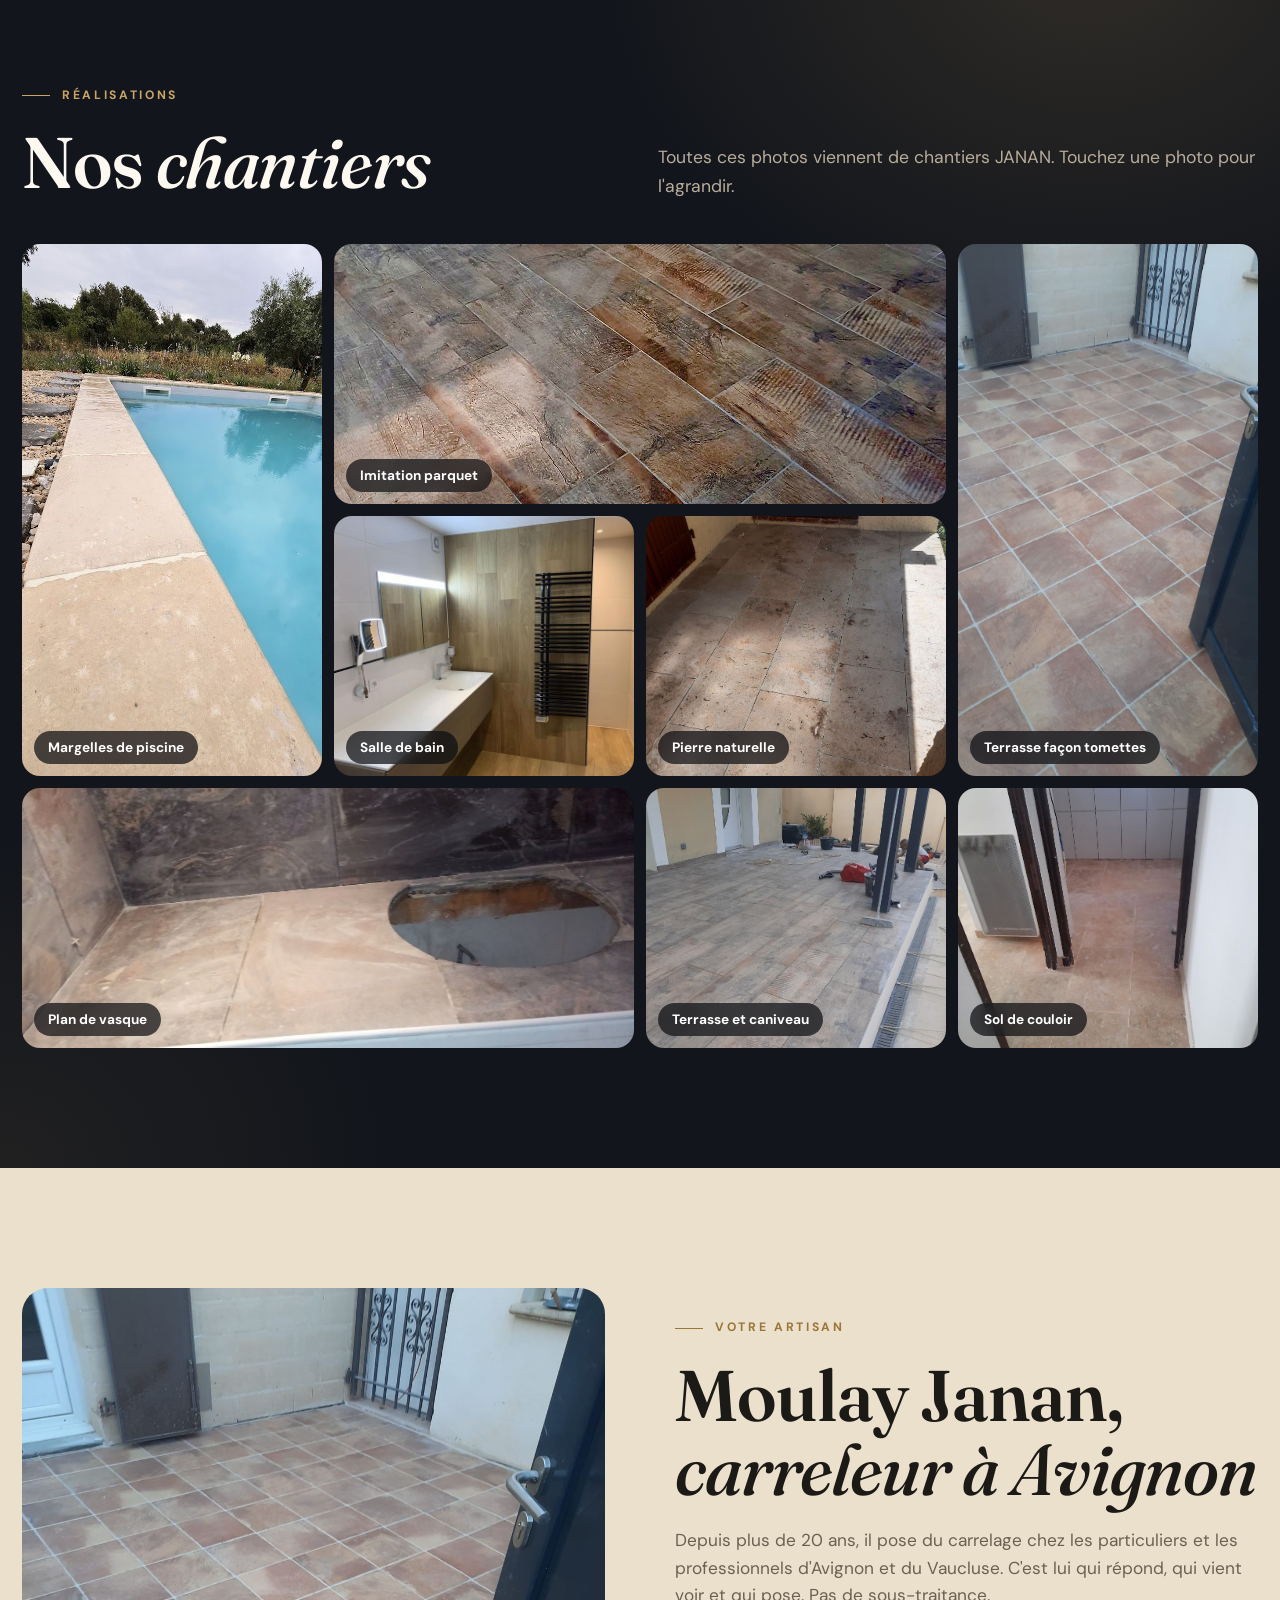
==== commit 7cdae26e: "Site installable comme une appli, rubrique Actualités et configuration Pages CMS Co-Authored-By: Cla" ====
--- a/index.html
+++ b/index.html
@@ -12,6 +12,11 @@
   <meta property="og:image" content="https://www.janan-carreleur.fr/images/margelles-piscine.jpg">
   <link rel="icon" type="image/png" sizes="32x32" href="images/favicon-32.png">
   <link rel="apple-touch-icon" href="images/apple-touch-icon.png">
+  <link rel="manifest" href="manifest.webmanifest">
+  <meta name="apple-mobile-web-app-capable" content="yes">
+  <meta name="mobile-web-app-capable" content="yes">
+  <meta name="apple-mobile-web-app-title" content="JANAN">
+  <meta name="apple-mobile-web-app-status-bar-style" content="black-translucent">
   <meta name="theme-color" content="#0a0c10">
 
   <link rel="preconnect" href="https://fonts.googleapis.com">
@@ -268,6 +273,19 @@
     .lightbox.open { display: flex; }
     .lightbox img { max-height: 86vh; border-radius: 14px; }
     .lightbox button { position: absolute; top: calc(16px + env(safe-area-inset-top, 0px)); right: calc(16px + env(safe-area-inset-right, 0px)); width: 50px; height: 50px; border-radius: 50%; border: 1px solid rgba(255,255,255,.4); background: rgba(255,255,255,.08); color: #fff; font-size: 1.5rem; cursor: pointer; }
+
+    /* ---------- ACTUALITÉS ---------- */
+    .news { background: var(--stone); }
+    .news .head { display: flex; justify-content: space-between; align-items: end; gap: 24px; flex-wrap: wrap; margin-bottom: 40px; }
+    .news-grid { display: grid; grid-template-columns: repeat(auto-fill, minmax(280px, 1fr)); gap: 16px; }
+    .nw { background: var(--cream); border-radius: 22px; overflow: hidden; display: flex; flex-direction: column; transition: transform .3s, box-shadow .3s; }
+    .nw:hover { transform: translateY(-4px); box-shadow: 0 24px 50px -28px rgba(40,30,15,.4); }
+    .nw .ph { aspect-ratio: 4 / 3; background: var(--stone-2); overflow: hidden; }
+    .nw .ph img { width: 100%; height: 100%; object-fit: cover; }
+    .nw .bd { padding: 22px 24px 26px; }
+    .nw .meta { font-size: .8rem; font-weight: 700; letter-spacing: .14em; text-transform: uppercase; color: var(--sand-dk); }
+    .nw h3 { font-size: 1.45rem; margin: 8px 0 10px; }
+    .nw p { color: var(--muted); font-size: .98rem; white-space: pre-line; }
 
     /* ---------- AVANT / APRÈS ---------- */
     .ba-sec .head { display: flex; justify-content: space-between; align-items: end; gap: 24px; flex-wrap: wrap; margin-bottom: 40px; }
@@ -596,6 +614,17 @@
         <button type="button"><img src="images/terrasse-imitation-bois.jpg" alt="Terrasse et caniveau" loading="lazy"><span>Terrasse et caniveau</span></button>
         <button type="button"><img src="images/sol-couloir.jpg" alt="Sol de couloir" loading="lazy"><span>Sol de couloir</span></button>
       </div>
+    </div>
+  </section>
+
+  <!-- ACTUALITÉS : remplies depuis actualites.json (modifiable sur le téléphone avec Pages CMS) ; cachées tant qu'il n'y en a pas -->
+  <section class="sec news" id="actualites" hidden>
+    <div class="wrap">
+      <div class="head rise">
+        <div><span class="kicker">Actualités</span><h2 class="h2">Derniers <em>chantiers</em></h2></div>
+        <p class="lead">Les chantiers terminés récemment par JANAN, autour d'Avignon.</p>
+      </div>
+      <div class="news-grid" id="newsGrid"></div>
     </div>
   </section>
 
@@ -1171,6 +1200,25 @@
       bo.observe(ba);
     });
 
+  // Actualités : lues dans actualites.json, les plus récentes d'abord
+  fetch('actualites.json', { cache: 'no-cache' }).then(r => r.ok ? r.json() : []).then(list => {
+    if (!Array.isArray(list) || !list.length) return;
+    const esc = s => String(s || '').replace(/[&<>"]/g, c => ({ '&': '&amp;', '<': '&lt;', '>': '&gt;', '"': '&quot;' }[c]));
+    const fmt = d => { const t = new Date(d); return isNaN(t) ? '' : t.toLocaleDateString('fr-FR', { month: 'long', year: 'numeric' }); };
+    list.sort((a, b) => String(b.date || '').localeCompare(String(a.date || '')));
+    $('newsGrid').innerHTML = list.slice(0, 6).map(n => `
+      <article class="nw">
+        ${n.photo ? `<div class="ph"><img src="${esc(String(n.photo).replace(/^\//, ''))}" alt="${esc(n.titre)}" loading="lazy"></div>` : ''}
+        <div class="bd">
+          <span class="meta">${esc([fmt(n.date), n.ville].filter(Boolean).join(' • '))}</span>
+          <h3>${esc(n.titre)}</h3>
+          ${n.texte ? `<p>${esc(n.texte)}</p>` : ''}
+        </div>
+      </article>`).join('');
+    $('actualites').hidden = false;
+    $('actualites').querySelectorAll('.rise').forEach(el => el.classList.add('in'));
+  }).catch(() => {});
+
   // Menu téléphone
   const mnav = $('mnav'), burger = $('burger');
   const setMenu = open => { mnav.classList.toggle('open', open); burger.setAttribute('aria-expanded', open); (open ? $('mclose') : burger).focus(); };
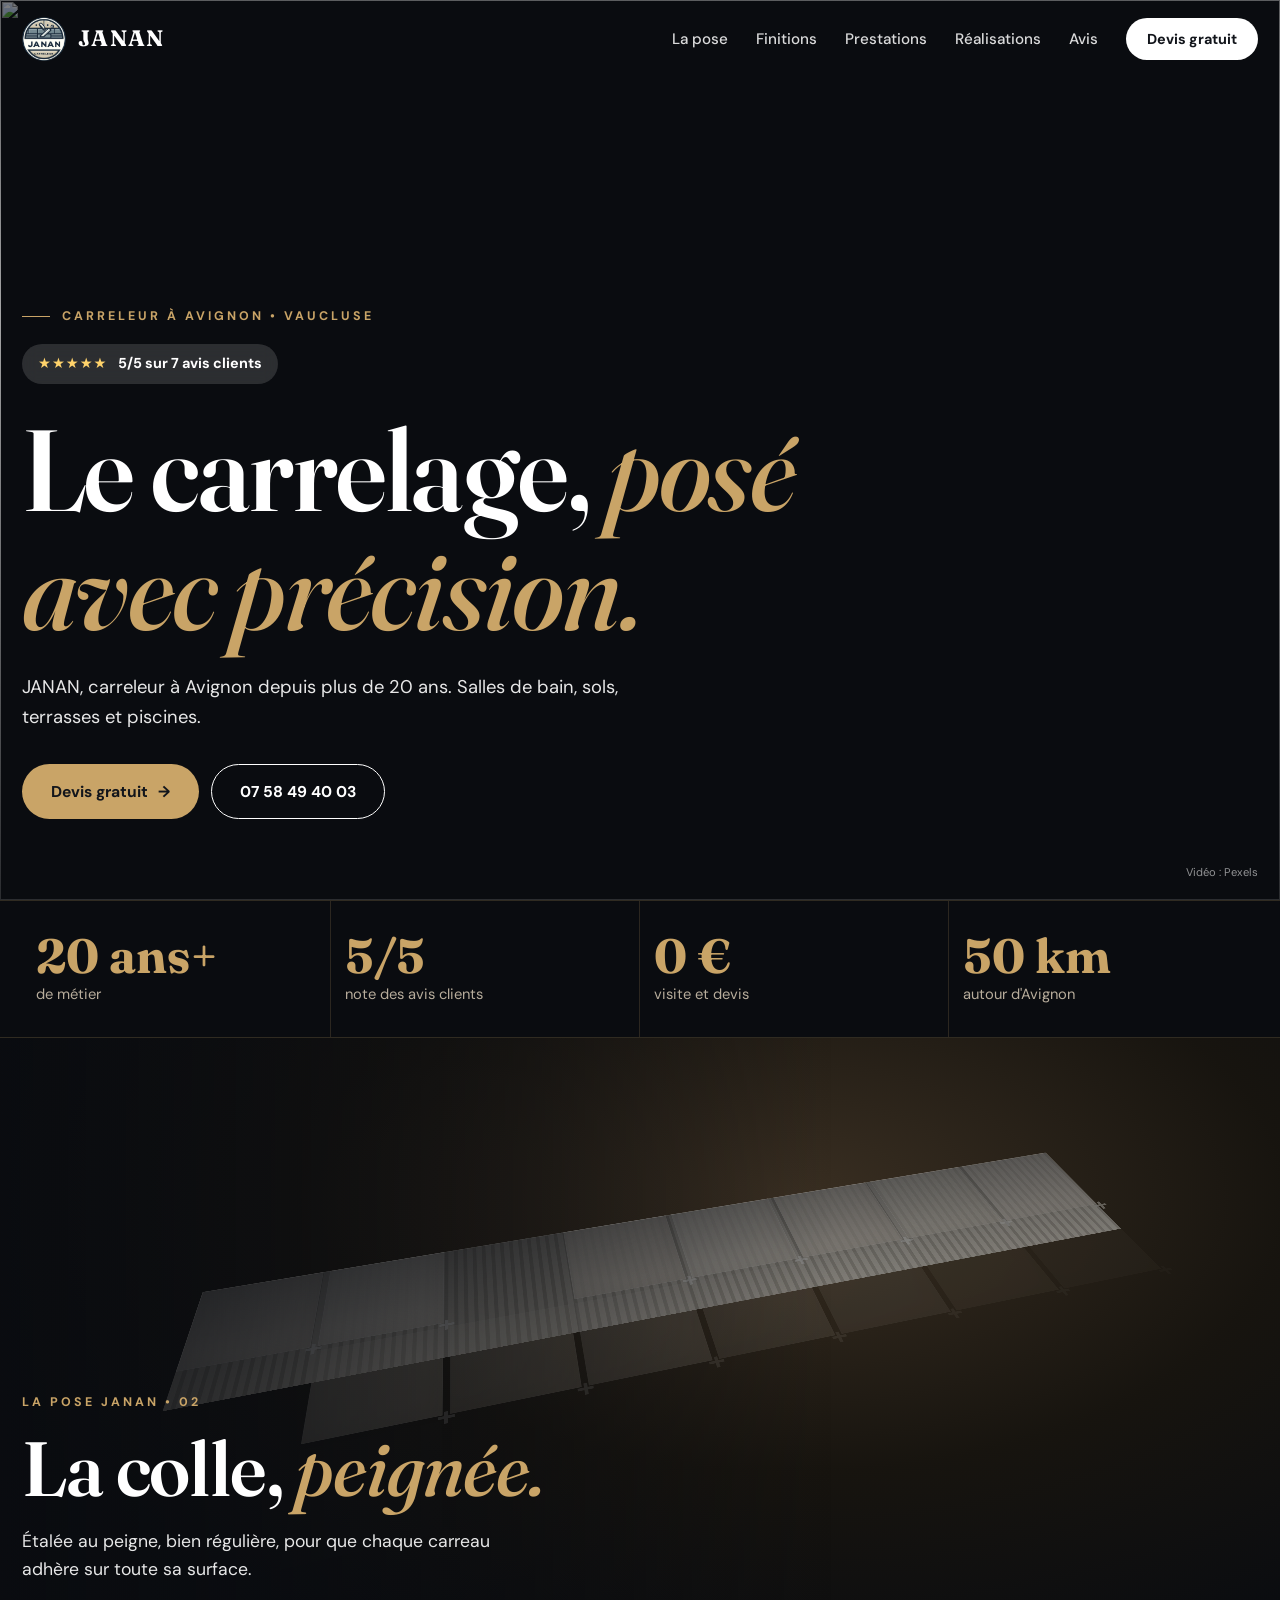
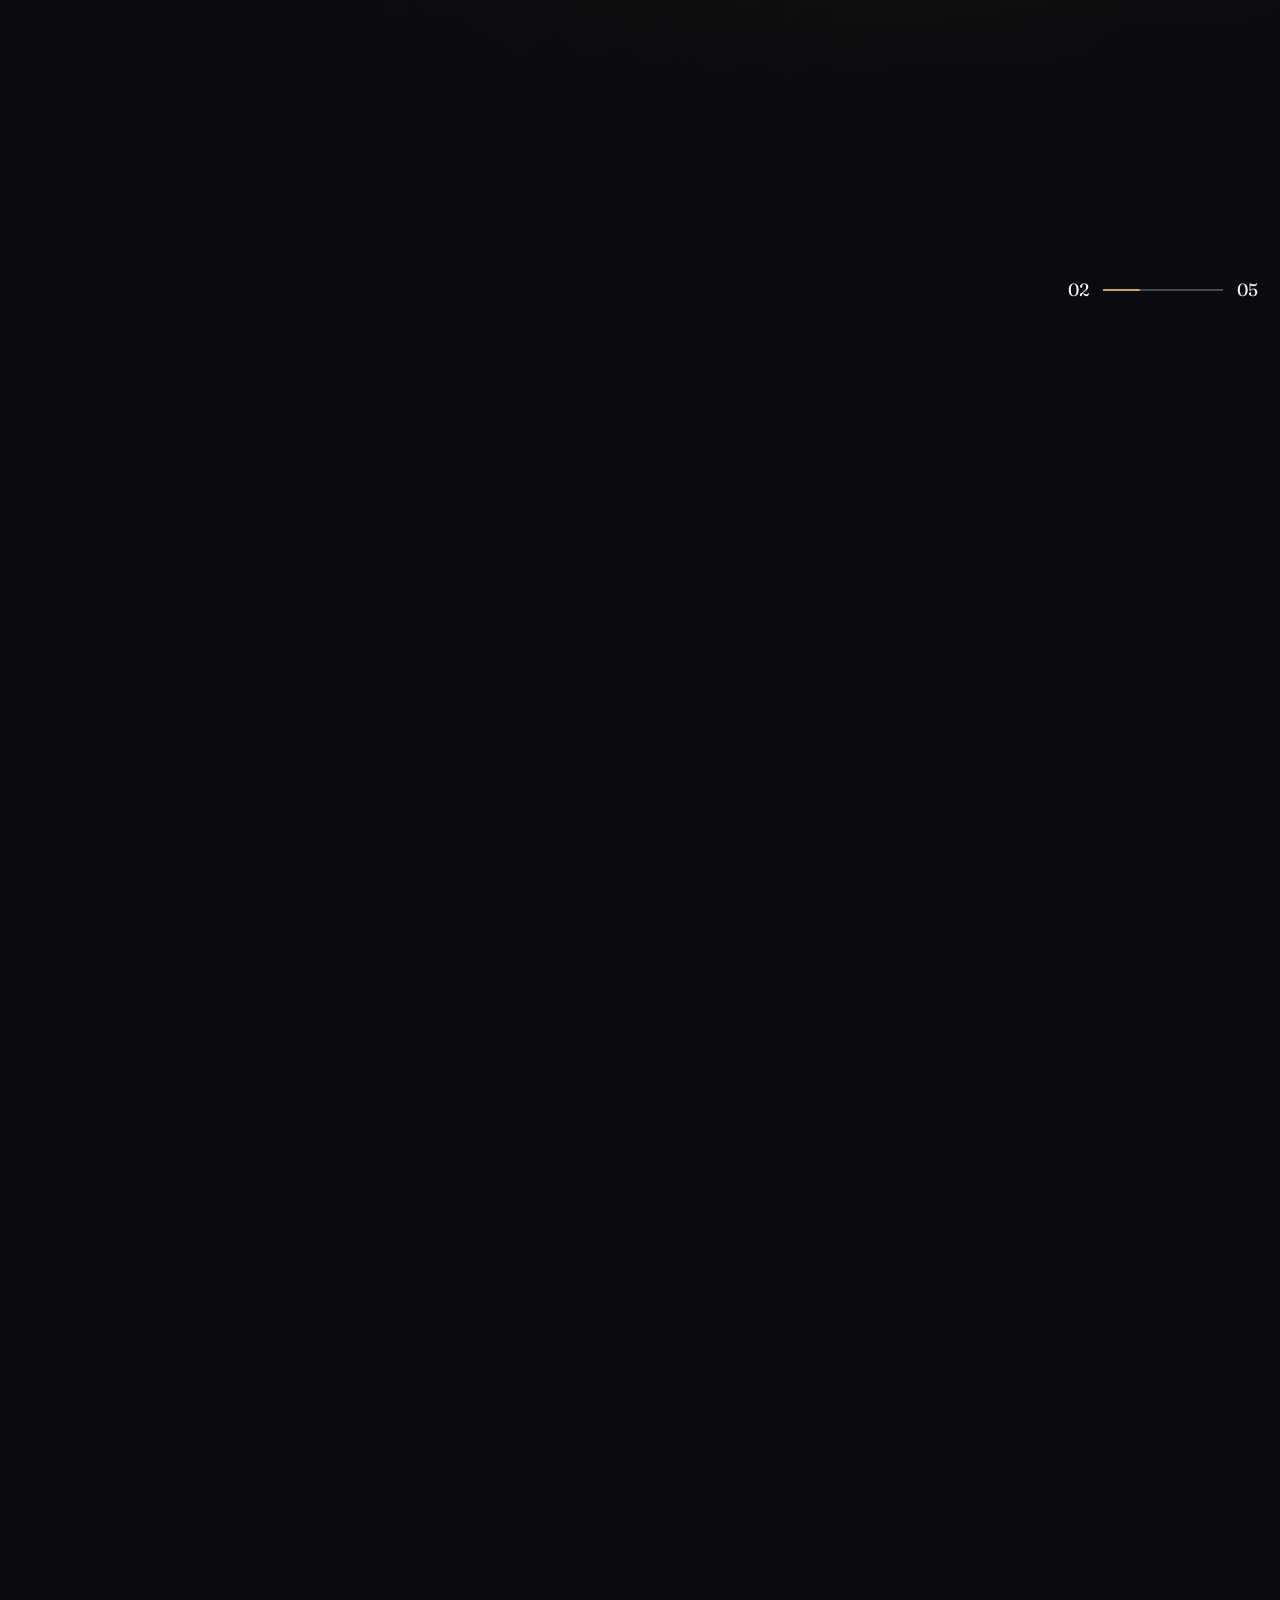
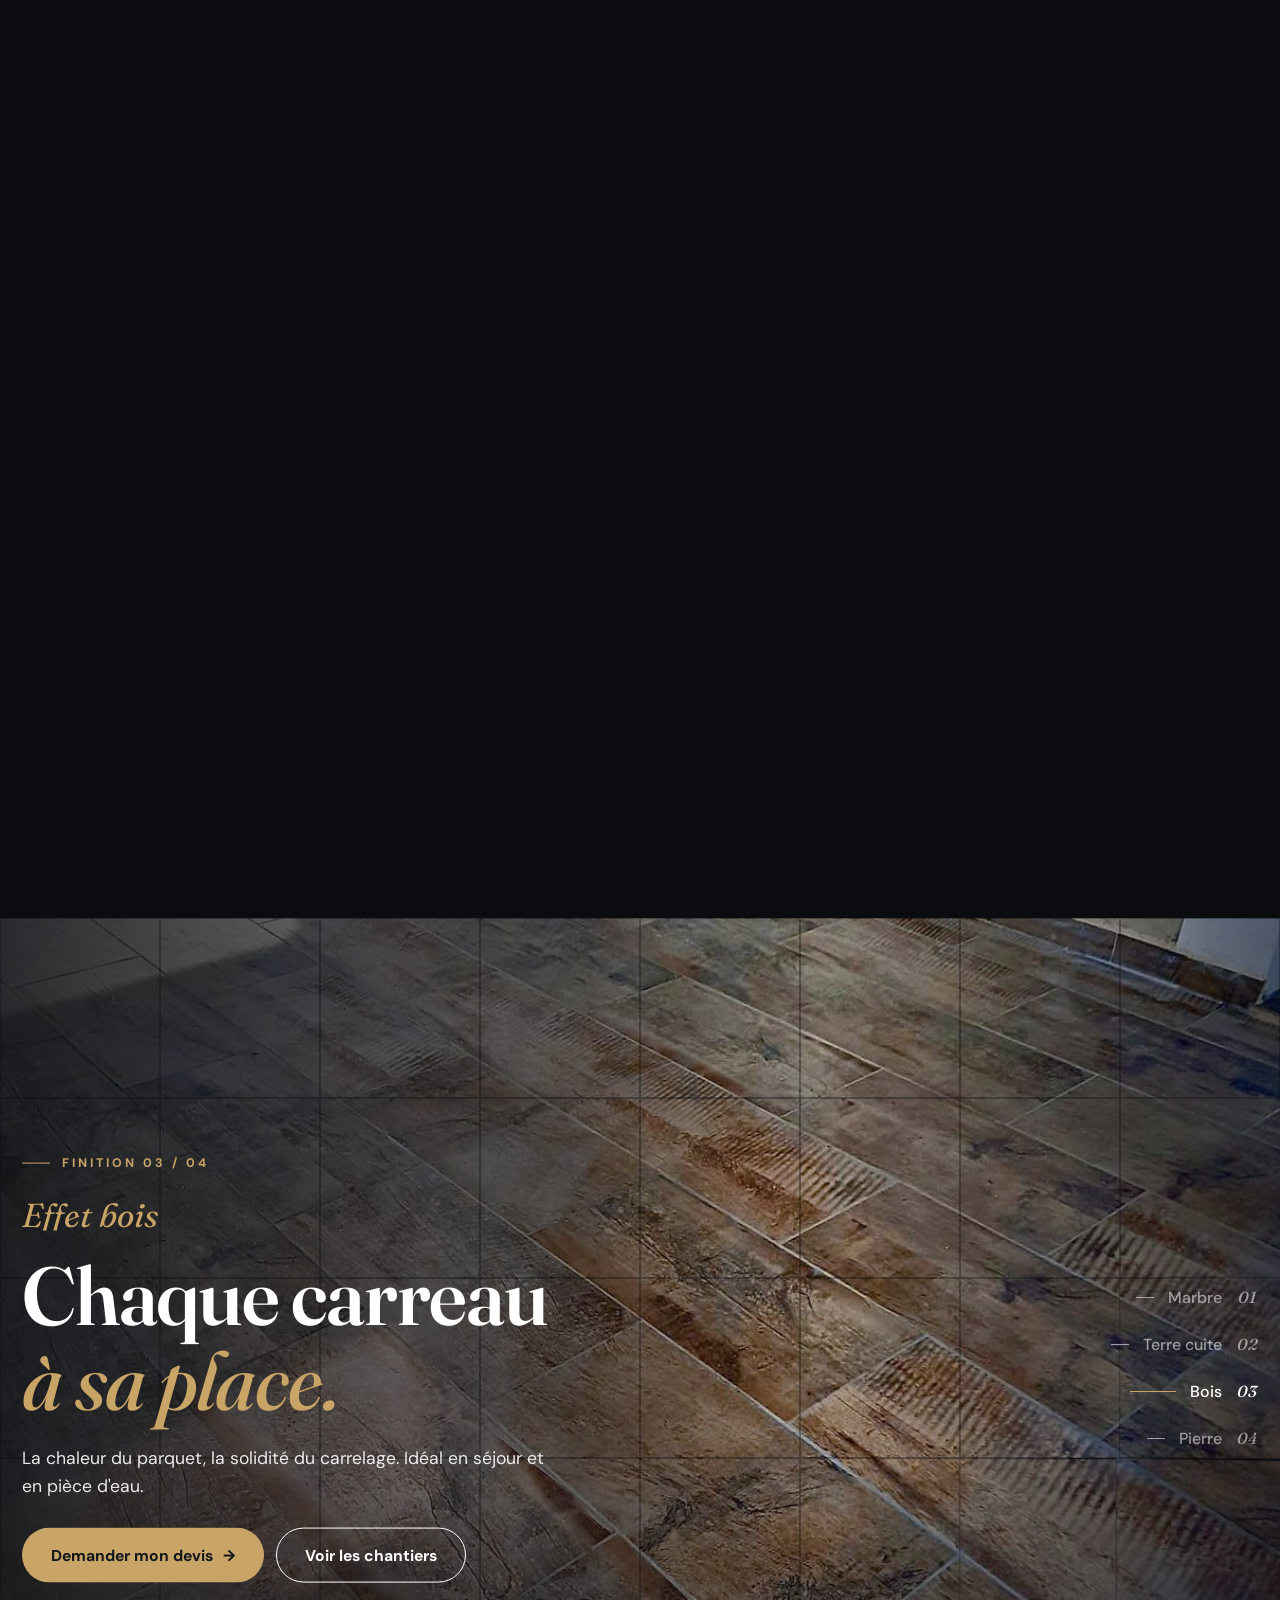
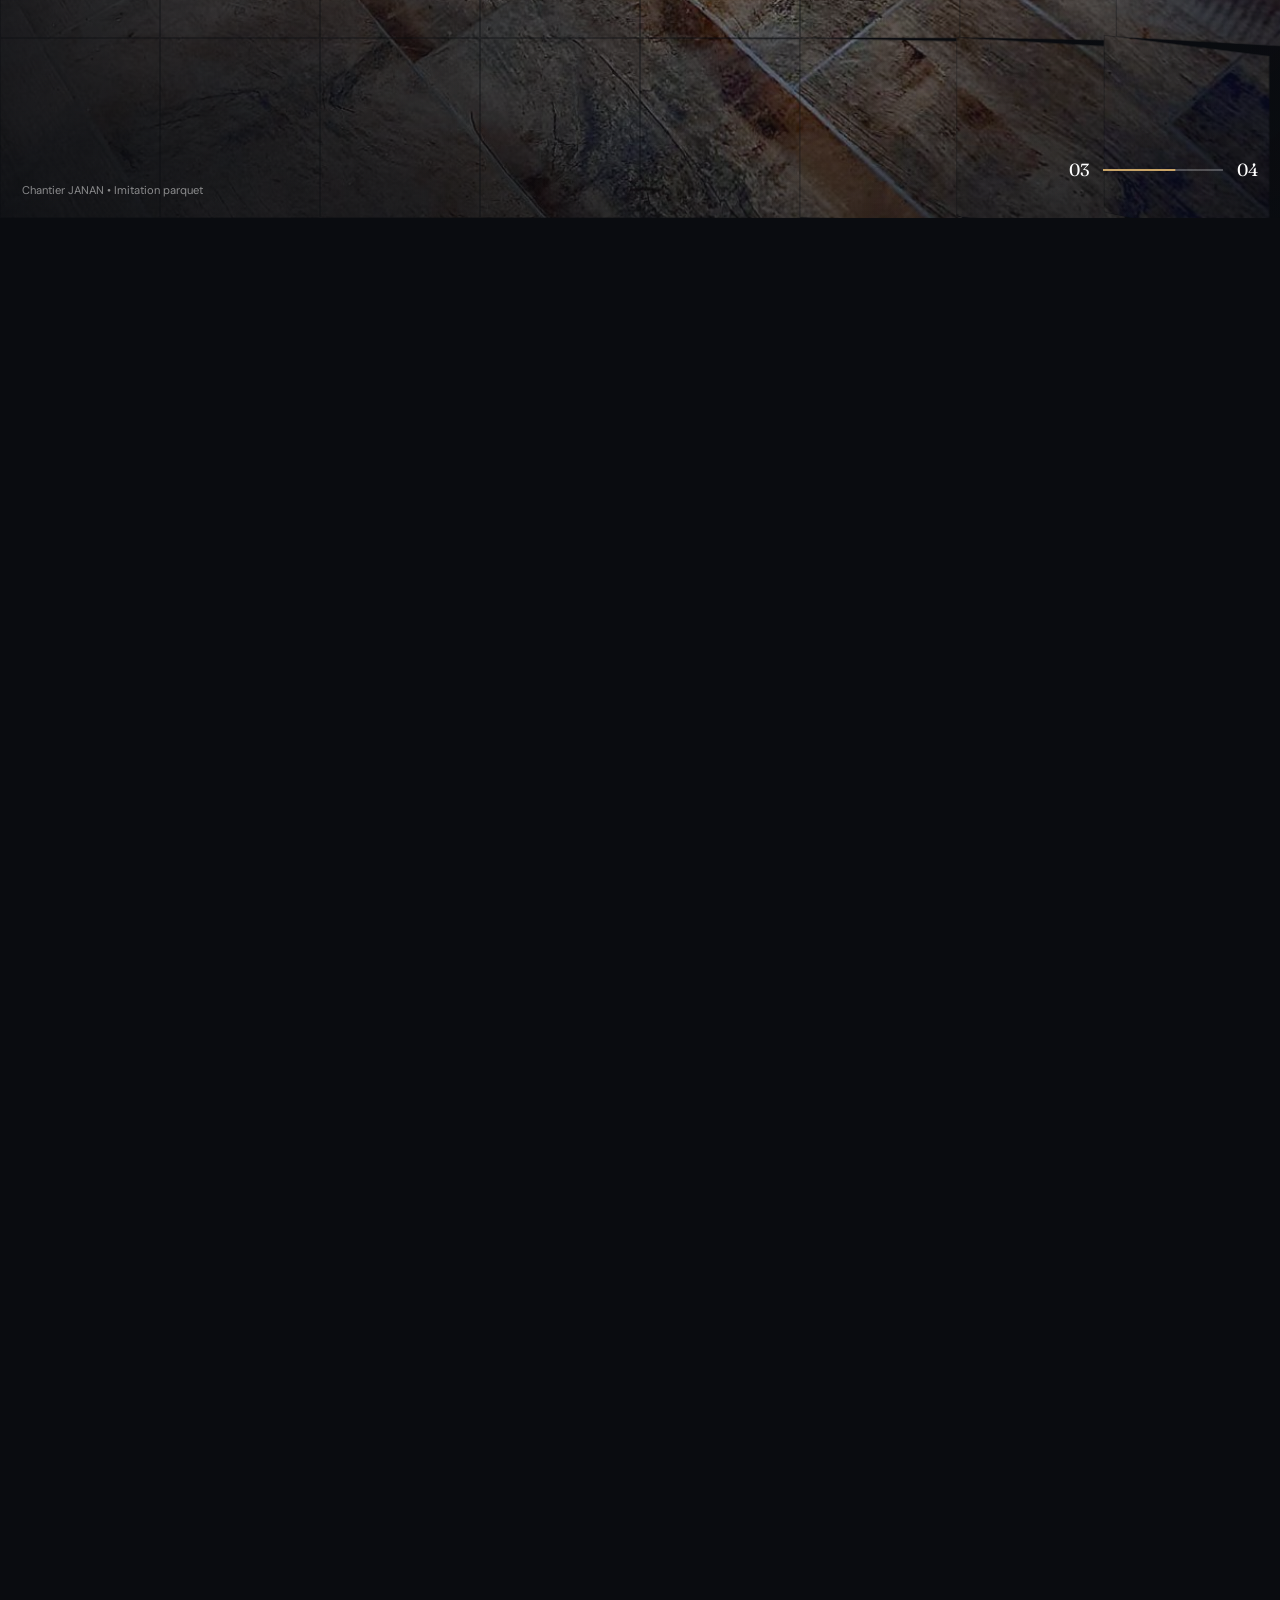
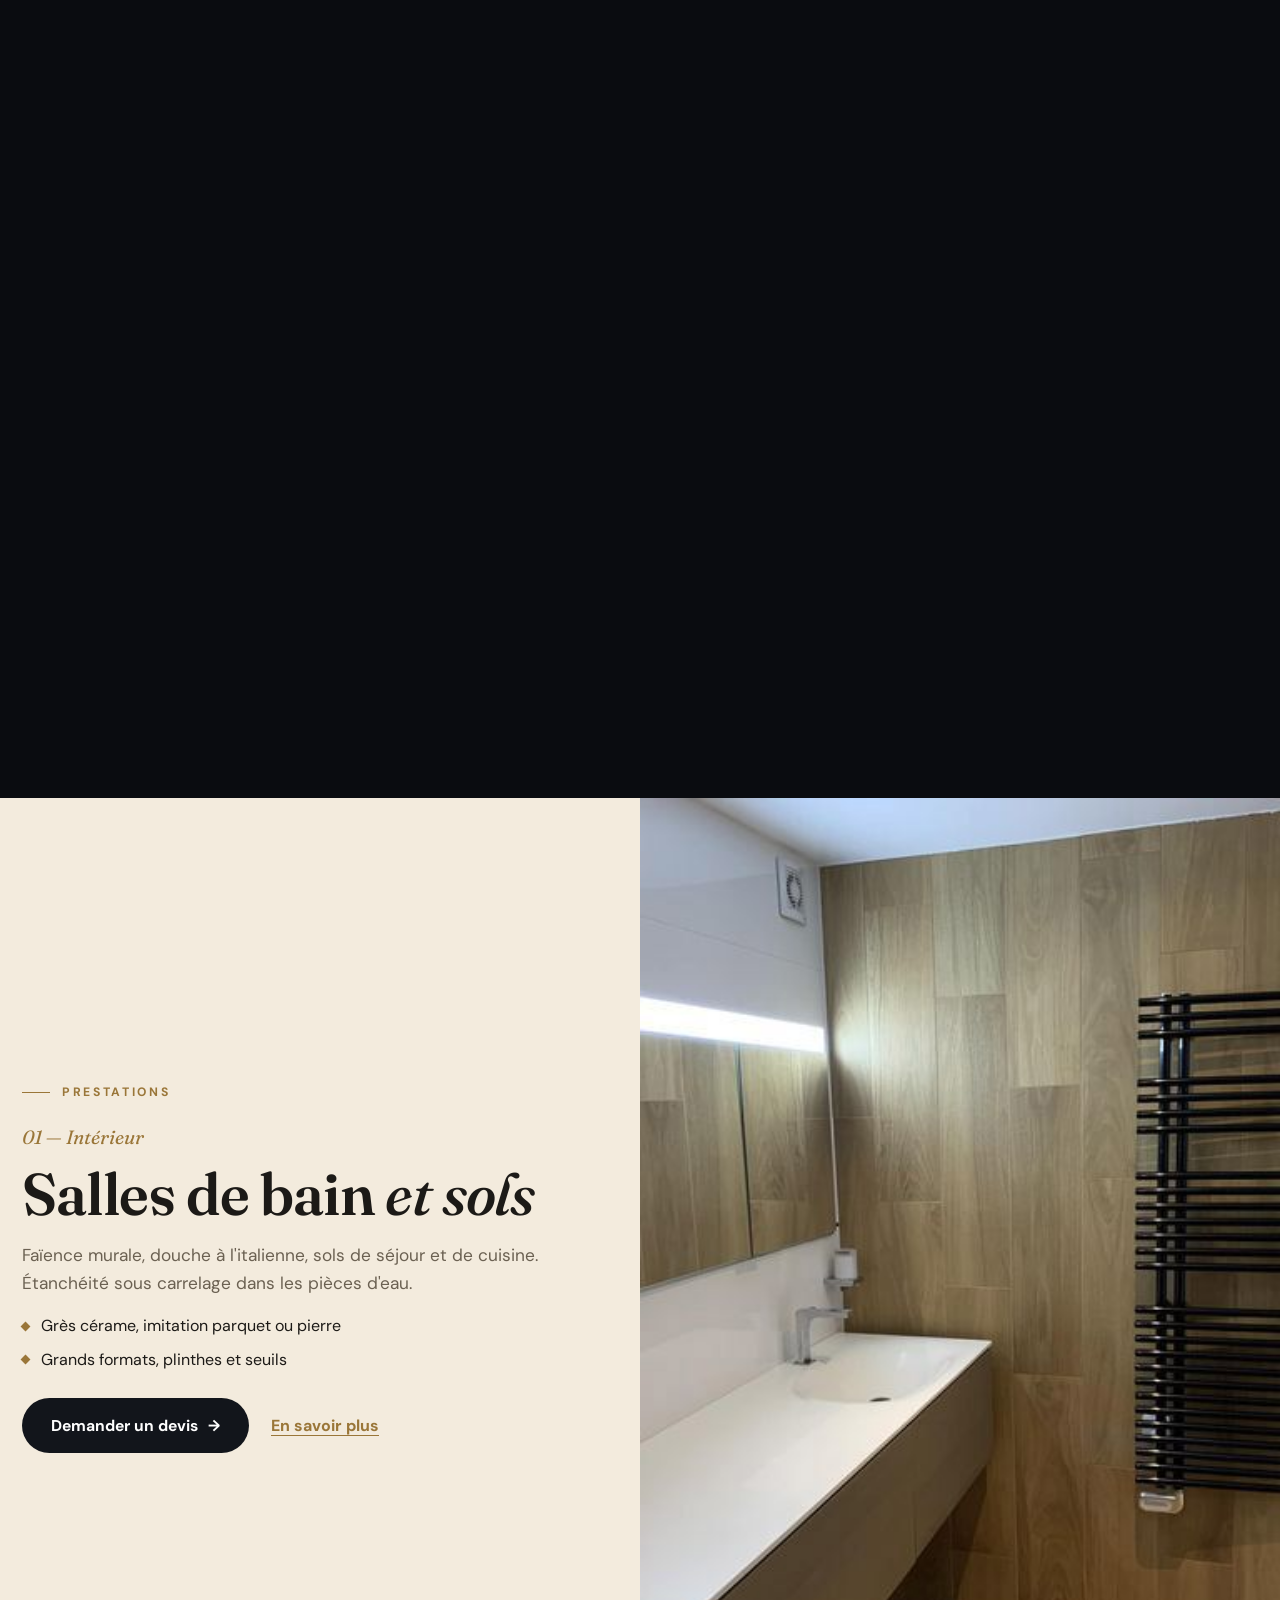
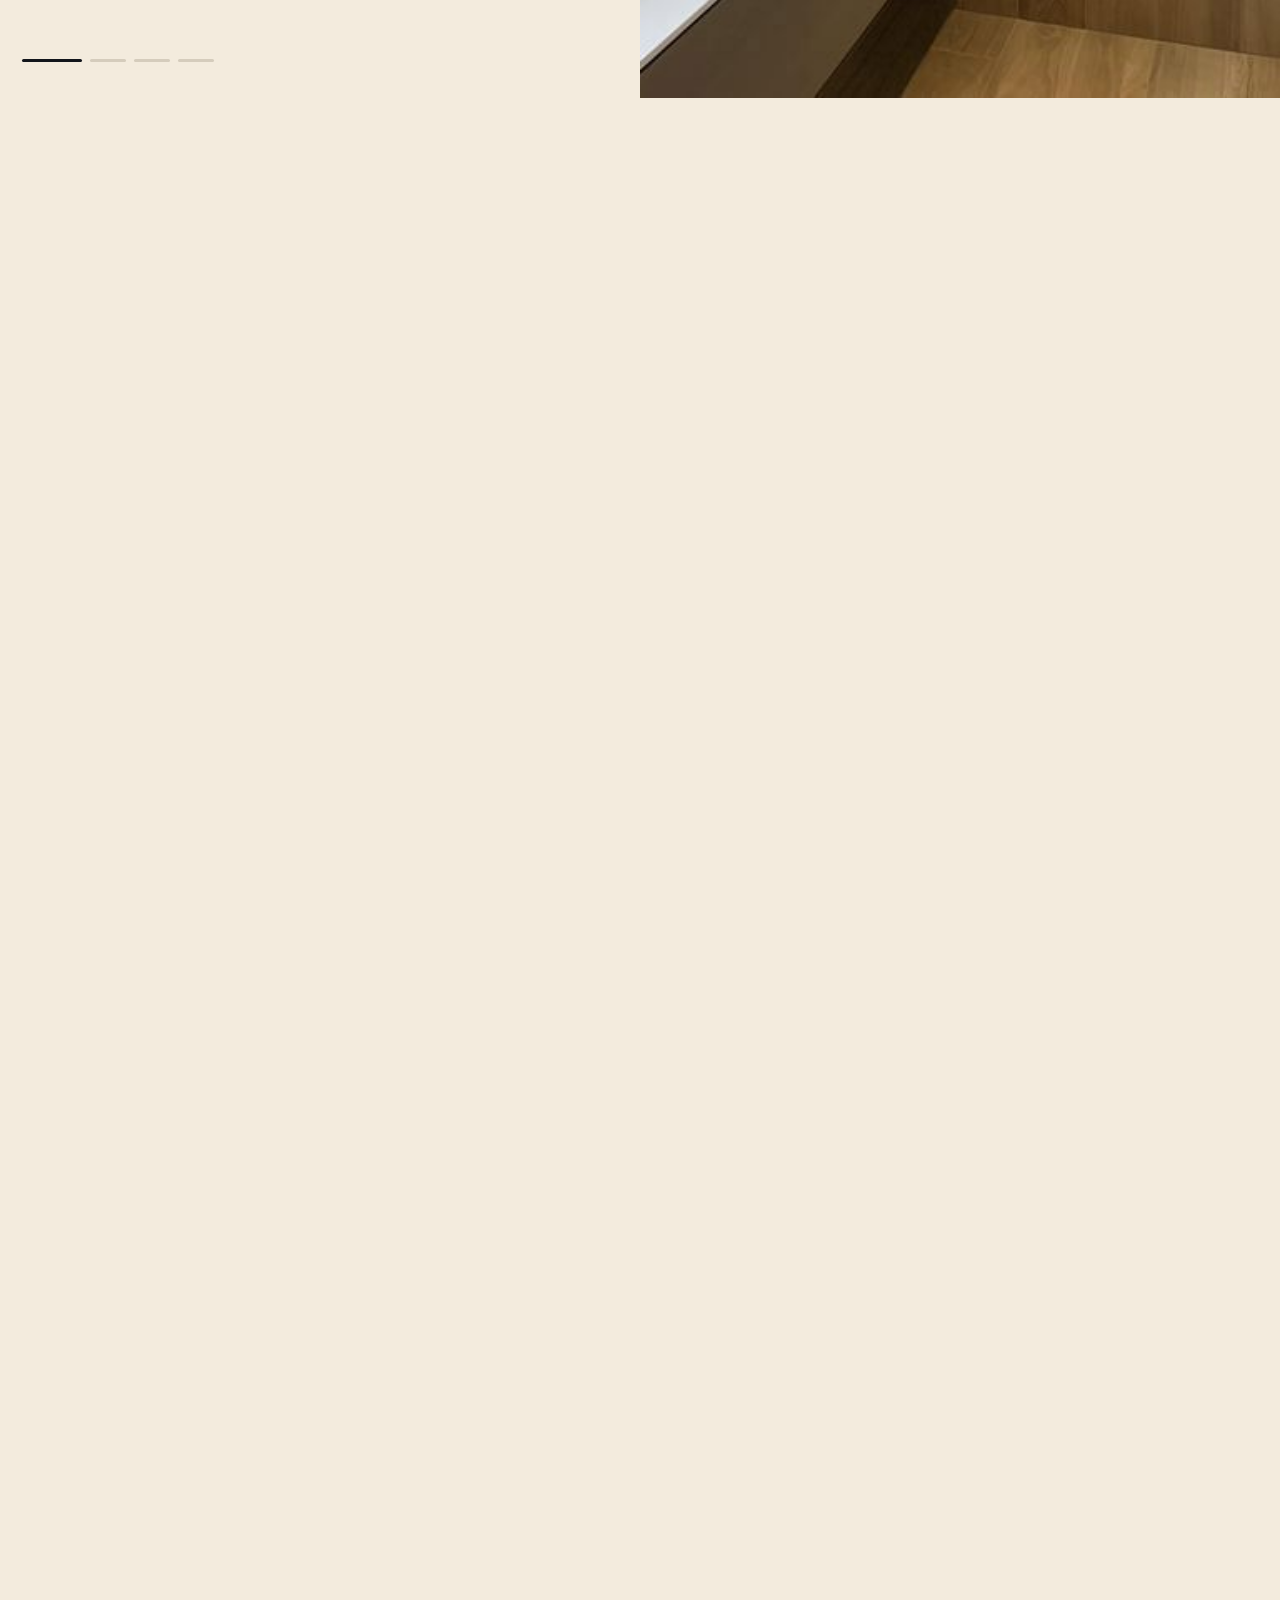
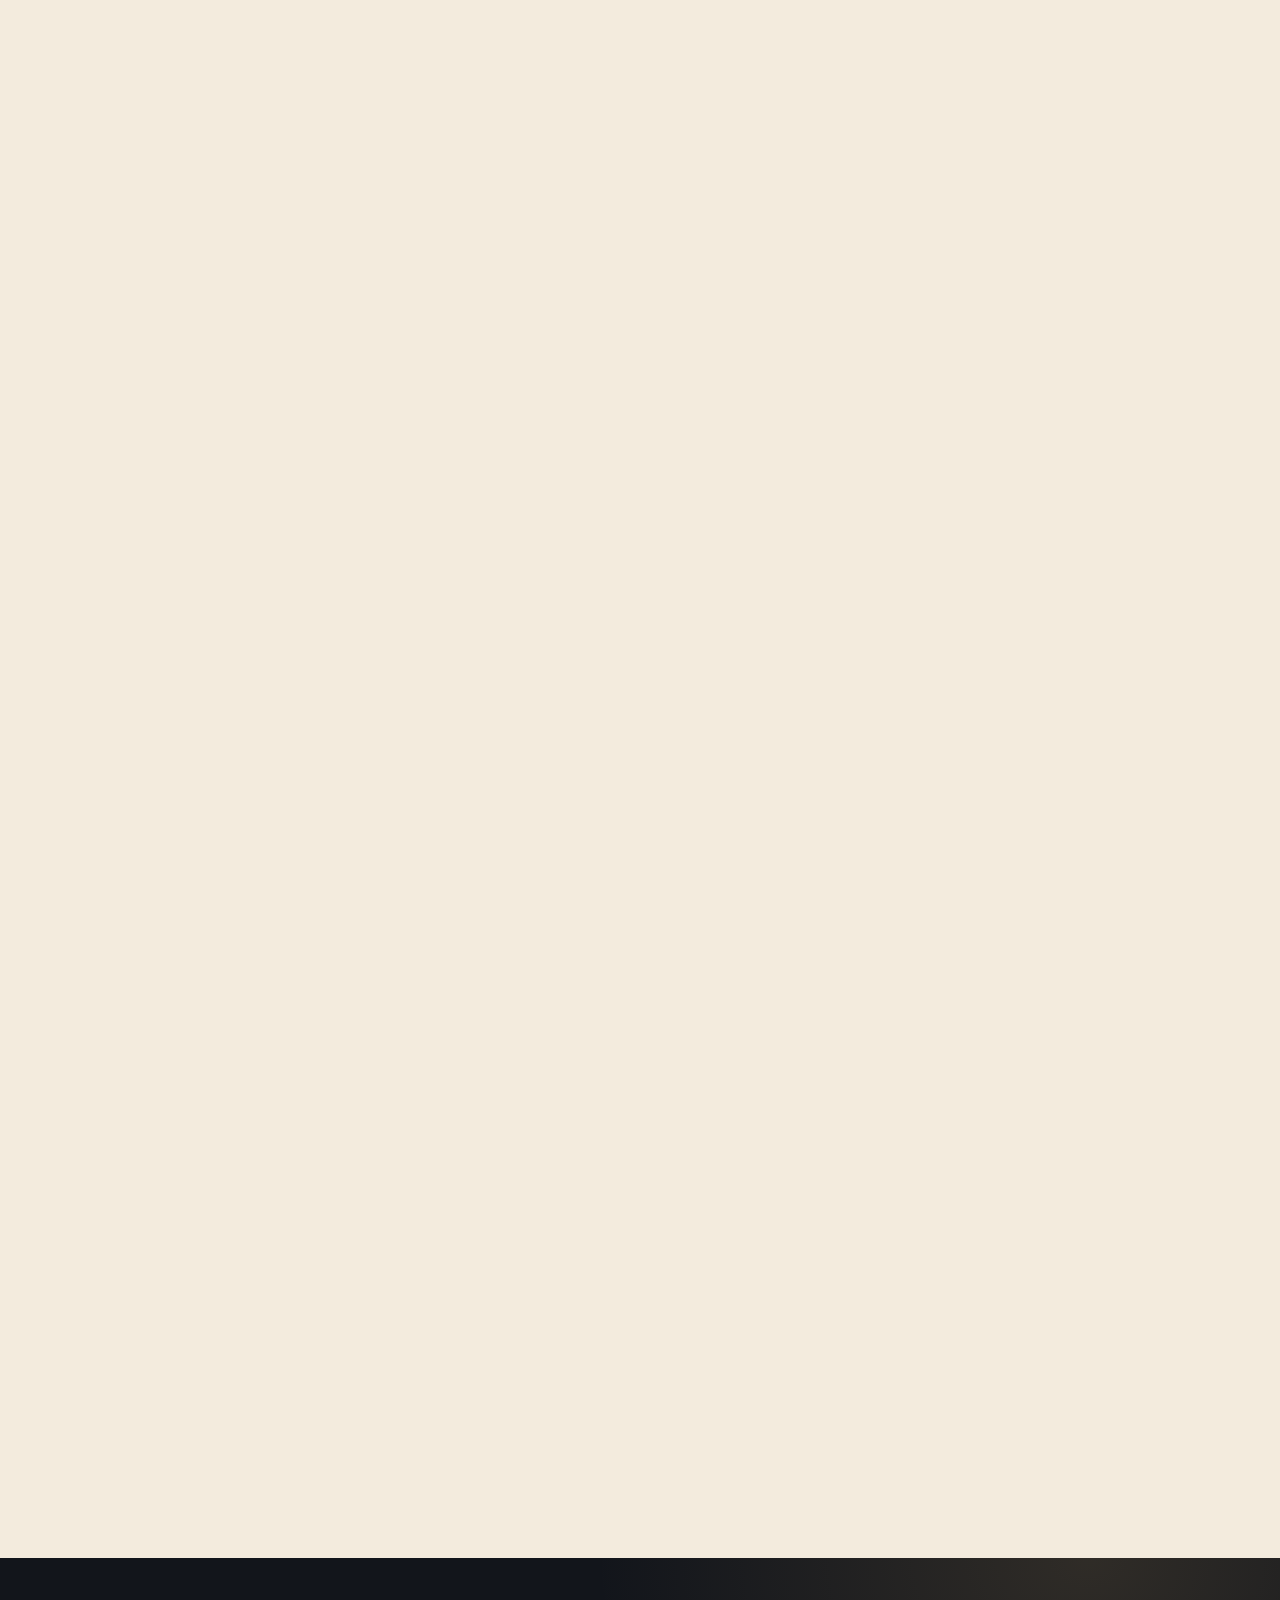
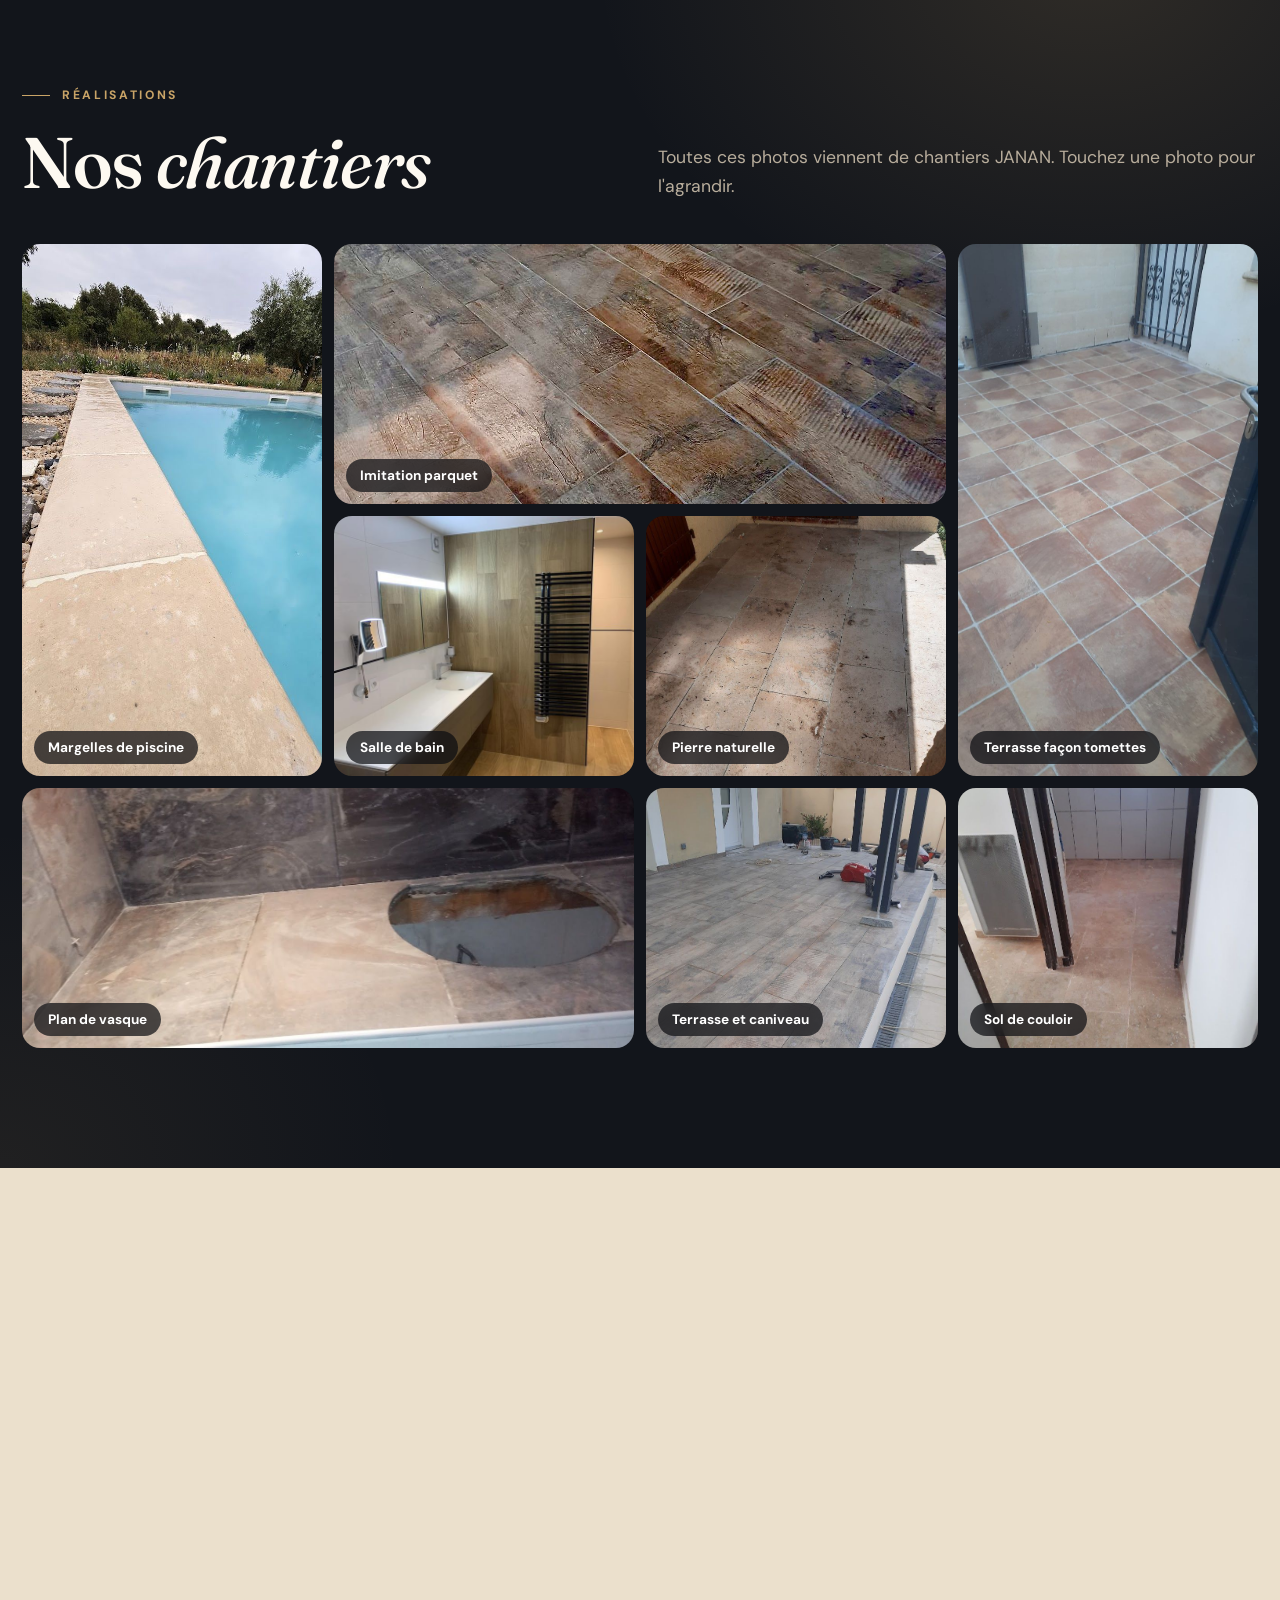
==== commit e3430aad: "Liens vers les pages prestations en vrais boutons Co-Authored-By: Claude Opus 5.5 <noreply@anthropic" ====
--- a/index.html
+++ b/index.html
@@ -250,9 +250,15 @@
     .seo-txt { margin-top: 30px; color: var(--muted); max-width: 52ch; }
     .seo-txt p { margin-bottom: 14px; }
     .seo-txt a { color: var(--sand-dk); font-weight: 500; }
-    .f-nav { display: flex; flex-wrap: wrap; gap: 8px 20px; padding-top: 24px; }
-    .f-nav a { text-decoration: none; }
-    .f-nav a:hover { color: var(--cream); }
+    .svc-links { display: grid; gap: 10px; margin-top: 22px; }
+    .svc-links a { display: flex; align-items: center; gap: 14px; padding: 8px 18px 8px 8px; border-radius: 16px; background: var(--cream); border: 1.5px solid var(--line); text-decoration: none; color: var(--ink); font-weight: 600; transition: border-color .25s, transform .25s, box-shadow .25s; }
+    .svc-links a:hover { border-color: var(--sand-dk); transform: translateX(4px); box-shadow: 0 14px 30px -20px rgba(40,30,15,.45); }
+    .svc-links img { width: 56px; height: 56px; border-radius: 11px; object-fit: cover; flex: none; }
+    .svc-links span { flex: 1; line-height: 1.3; }
+    .svc-links b { width: 34px; height: 34px; border-radius: 50%; background: var(--navy); color: #fff; display: grid; place-items: center; flex: none; font-weight: 700; }
+    .f-nav { display: flex; flex-wrap: wrap; gap: 10px; padding-top: 24px; }
+    .f-nav a { text-decoration: none; padding: 10px 16px; border-radius: 999px; border: 1px solid rgba(201,164,103,.35); color: var(--cream); font-size: .9rem; transition: background .25s, border-color .25s; }
+    .f-nav a:hover { background: rgba(201,164,103,.15); border-color: var(--sand); }
     .svcs .pics { position: relative; overflow: hidden; background: var(--deep); }
     .svcs .pics img { position: absolute; inset: 0; width: 100%; height: 100%; object-fit: cover; opacity: 0; transform: scale(1.06); transition: opacity .9s ease, transform 1.4s cubic-bezier(.2,.7,.2,1); }
     .svcs .pics img.on { opacity: 1; transform: none; }
@@ -771,6 +777,13 @@
           <h3 style="font-size:1.5rem;margin-bottom:12px">Votre carreleur à Avignon et dans le Vaucluse</h3>
           <p>Installé à Avignon, JANAN pose du carrelage depuis plus de 20 ans chez les particuliers et les professionnels, dans un rayon d'environ 50 km : Montfavet, Le Pontet, Sorgues, Villeneuve-lès-Avignon, Vedène, Châteaurenard, Saint-Rémy-de-Provence et le Luberon.</p>
           <p>Pour chaque chantier, c'est le même artisan qui vient voir, qui fait le devis et qui pose : <a href="carrelage-salle-de-bain-avignon.html">salle de bain et douche à l'italienne</a>, <a href="pose-carrelage-sol-avignon.html">carrelage de sol</a>, <a href="carrelage-terrasse-avignon.html">terrasses et pierre naturelle</a>, <a href="margelles-piscine-avignon.html">margelles de piscine</a> et <a href="renovation-carrelage-avignon.html">rénovation de carrelage</a>.</p>
+          <nav class="svc-links" aria-label="Nos prestations en détail">
+            <a href="carrelage-salle-de-bain-avignon.html"><img src="images/salle-de-bain.jpg" alt="" loading="lazy"><span>Salle de bain et douche à l'italienne</span><b>→</b></a>
+            <a href="pose-carrelage-sol-avignon.html"><img src="images/sol-imitation-parquet.jpg" alt="" loading="lazy"><span>Carrelage de sol</span><b>→</b></a>
+            <a href="carrelage-terrasse-avignon.html"><img src="images/terrasse-pierre.jpg" alt="" loading="lazy"><span>Terrasse et pierre naturelle</span><b>→</b></a>
+            <a href="margelles-piscine-avignon.html"><img src="images/margelles-piscine.jpg" alt="" loading="lazy"><span>Margelles de piscine</span><b>→</b></a>
+            <a href="renovation-carrelage-avignon.html"><img src="images/sol-couloir.jpg" alt="" loading="lazy"><span>Rénovation de carrelage</span><b>→</b></a>
+          </nav>
         </div>
       </div>
       <div class="faq rise">
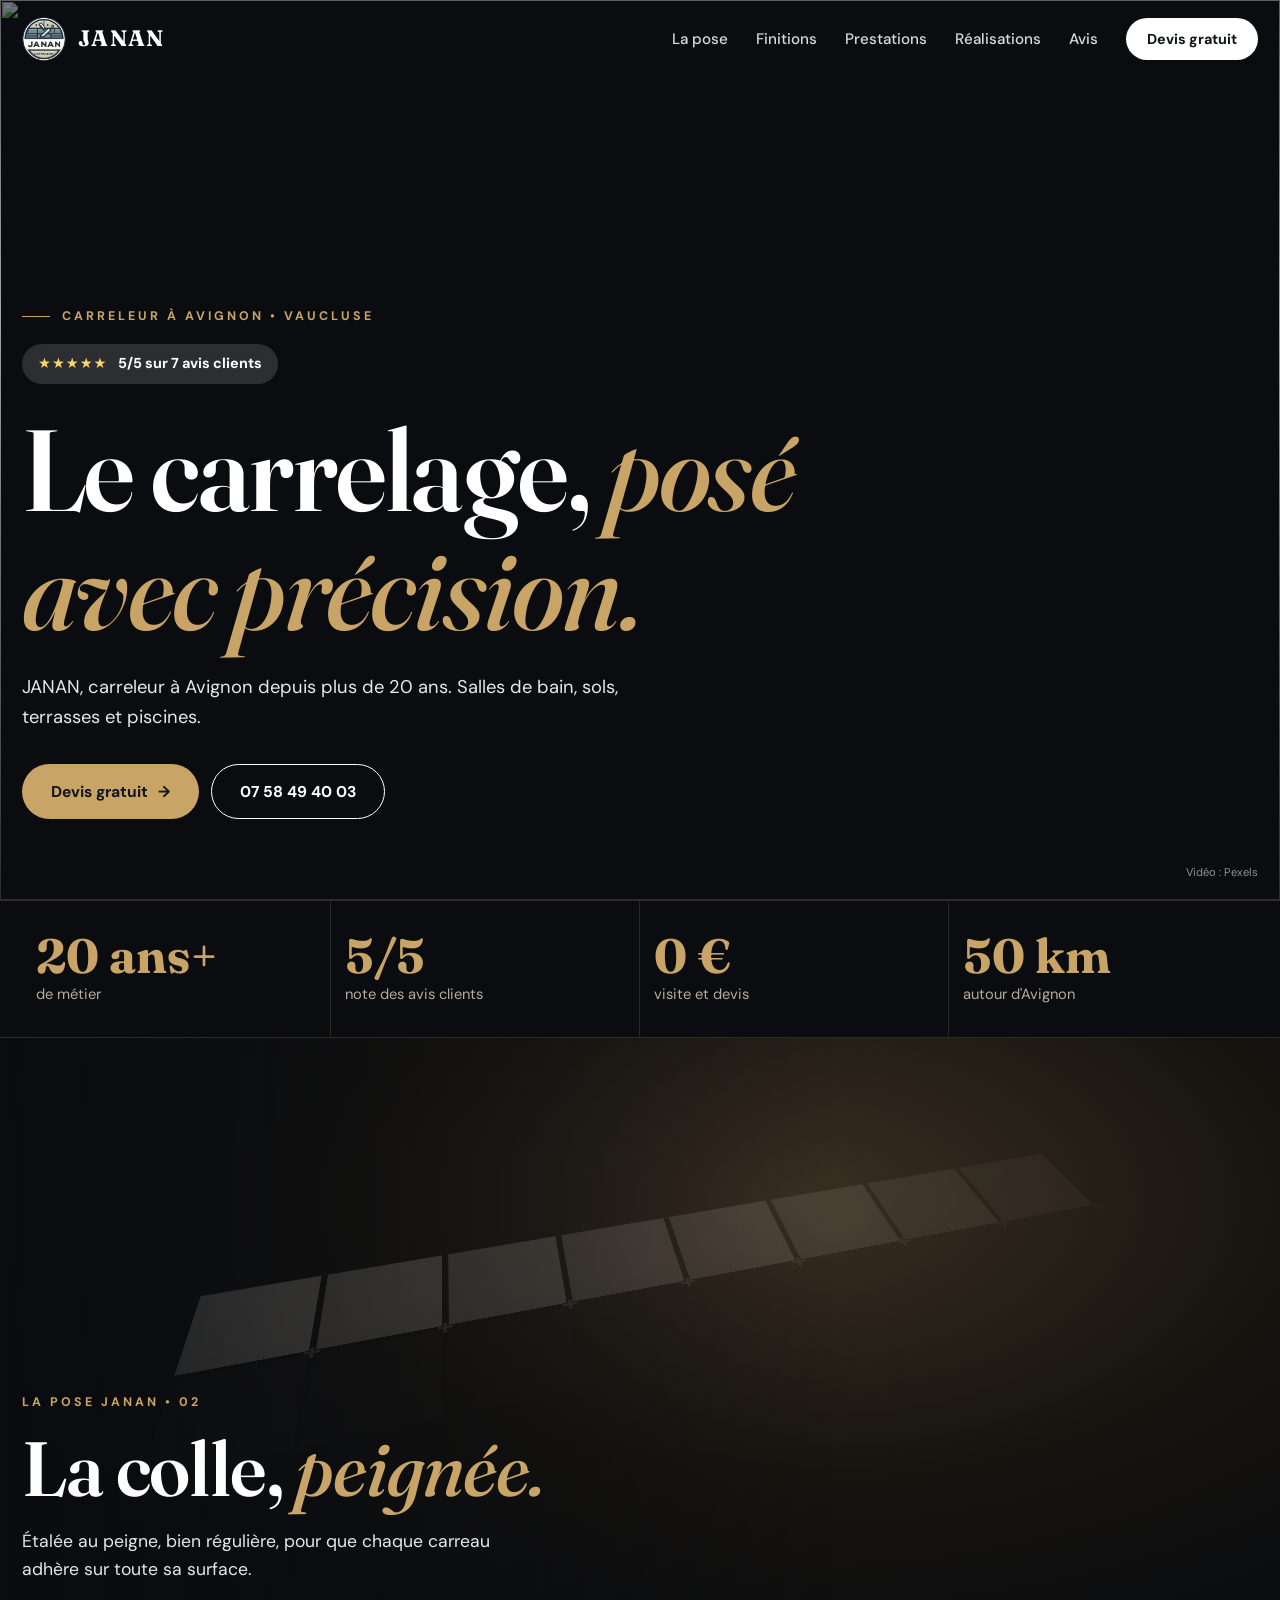
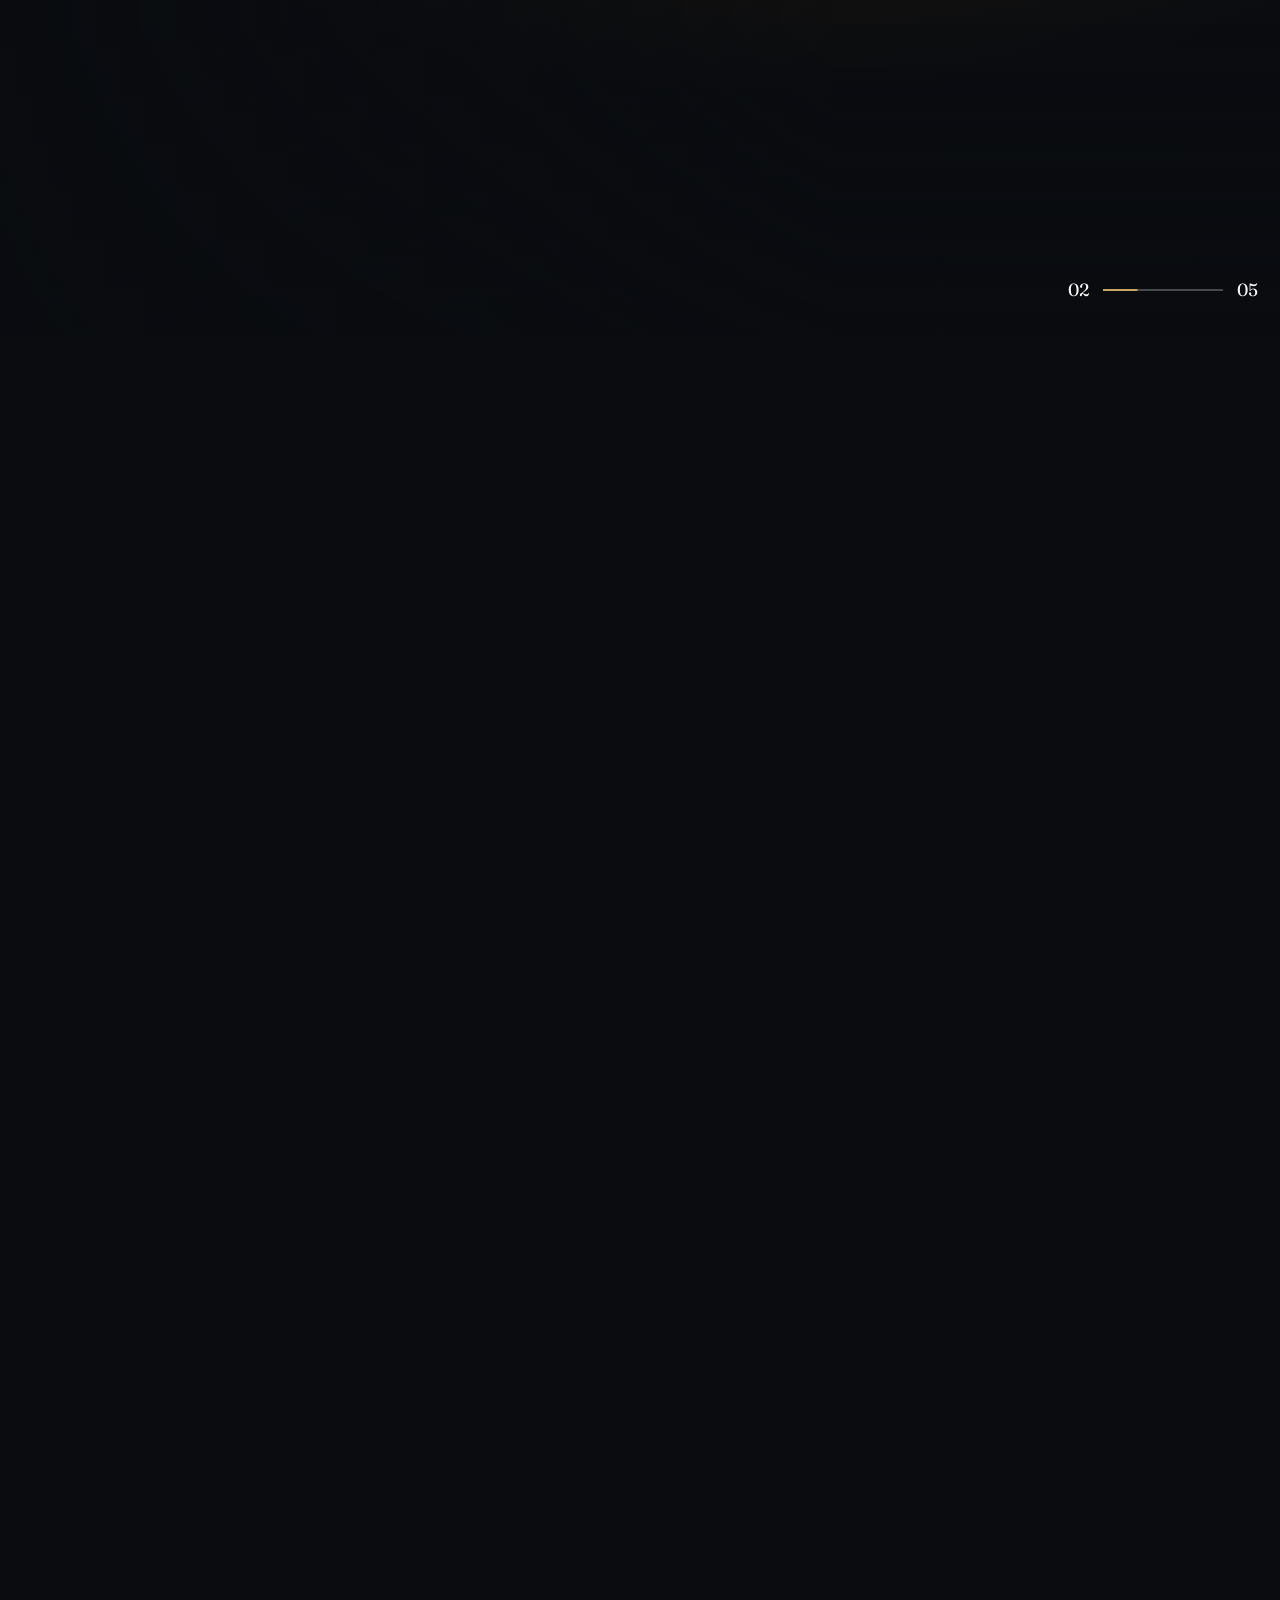
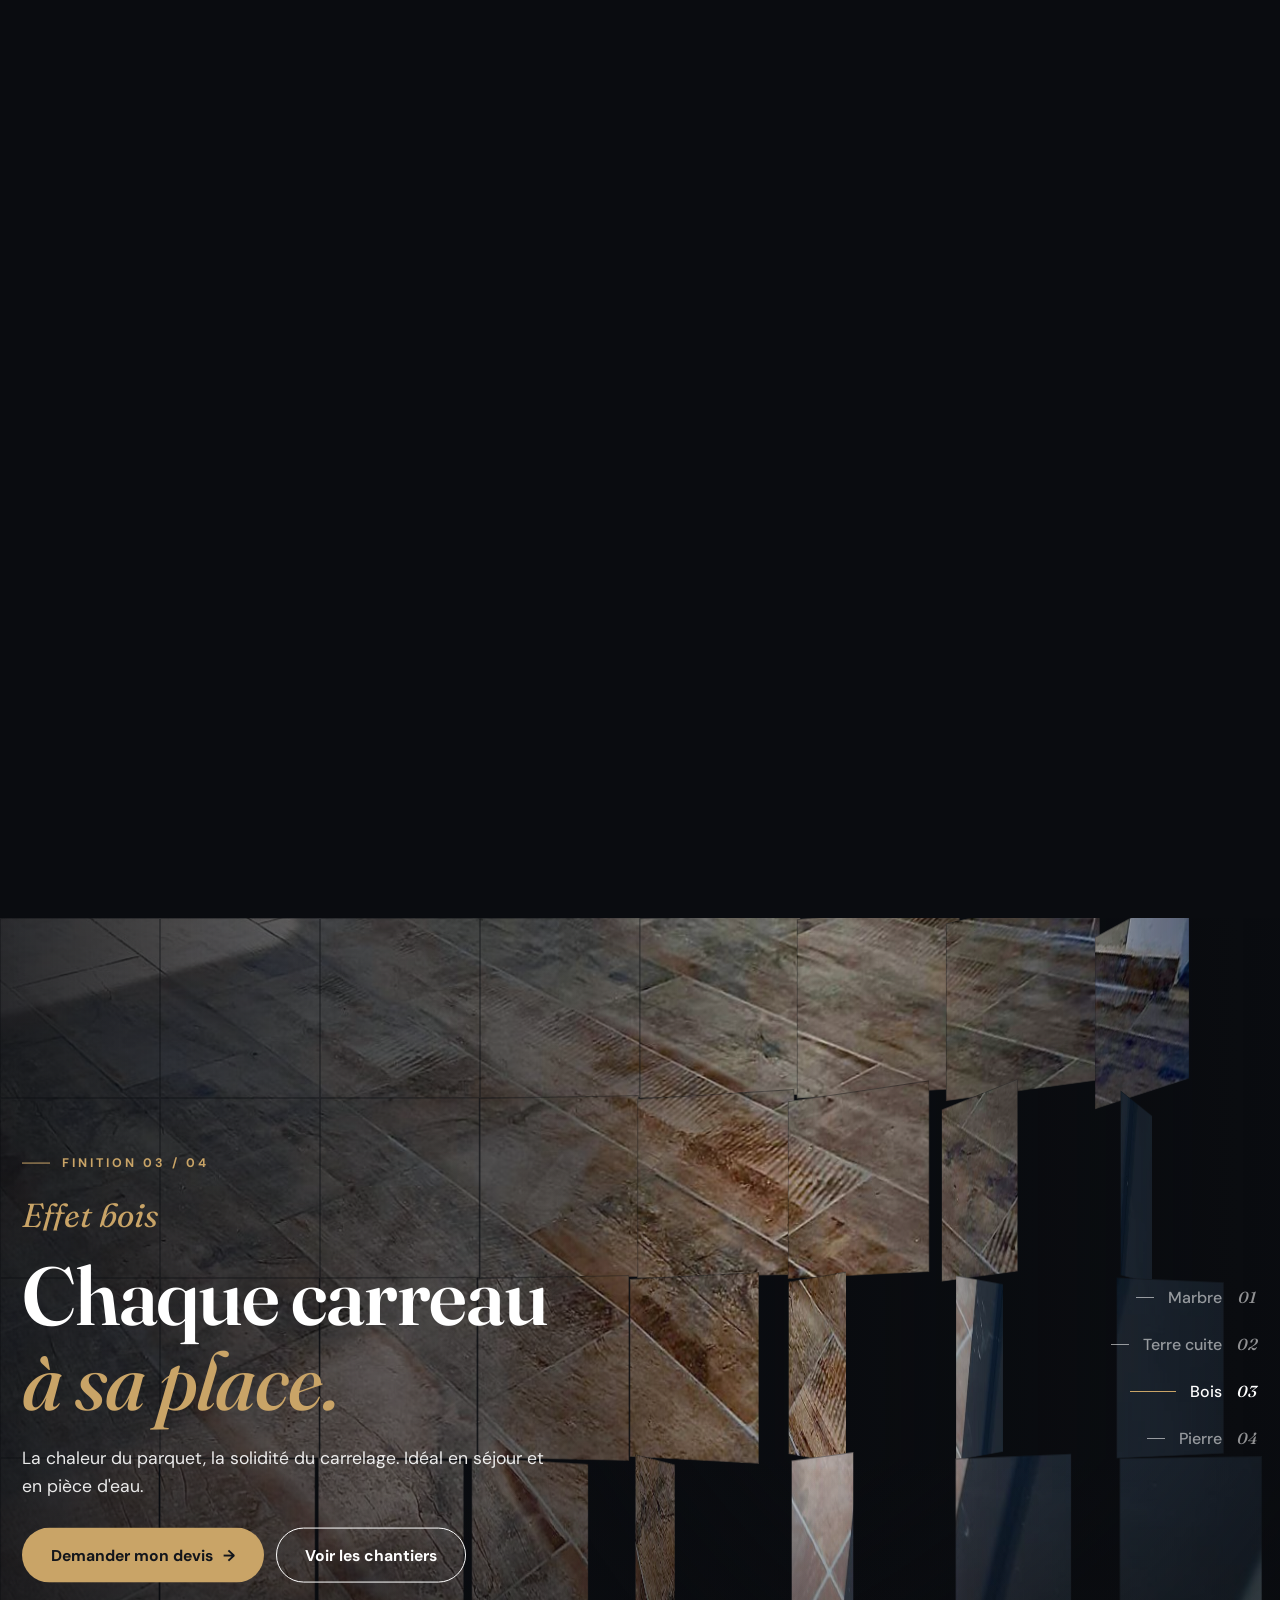
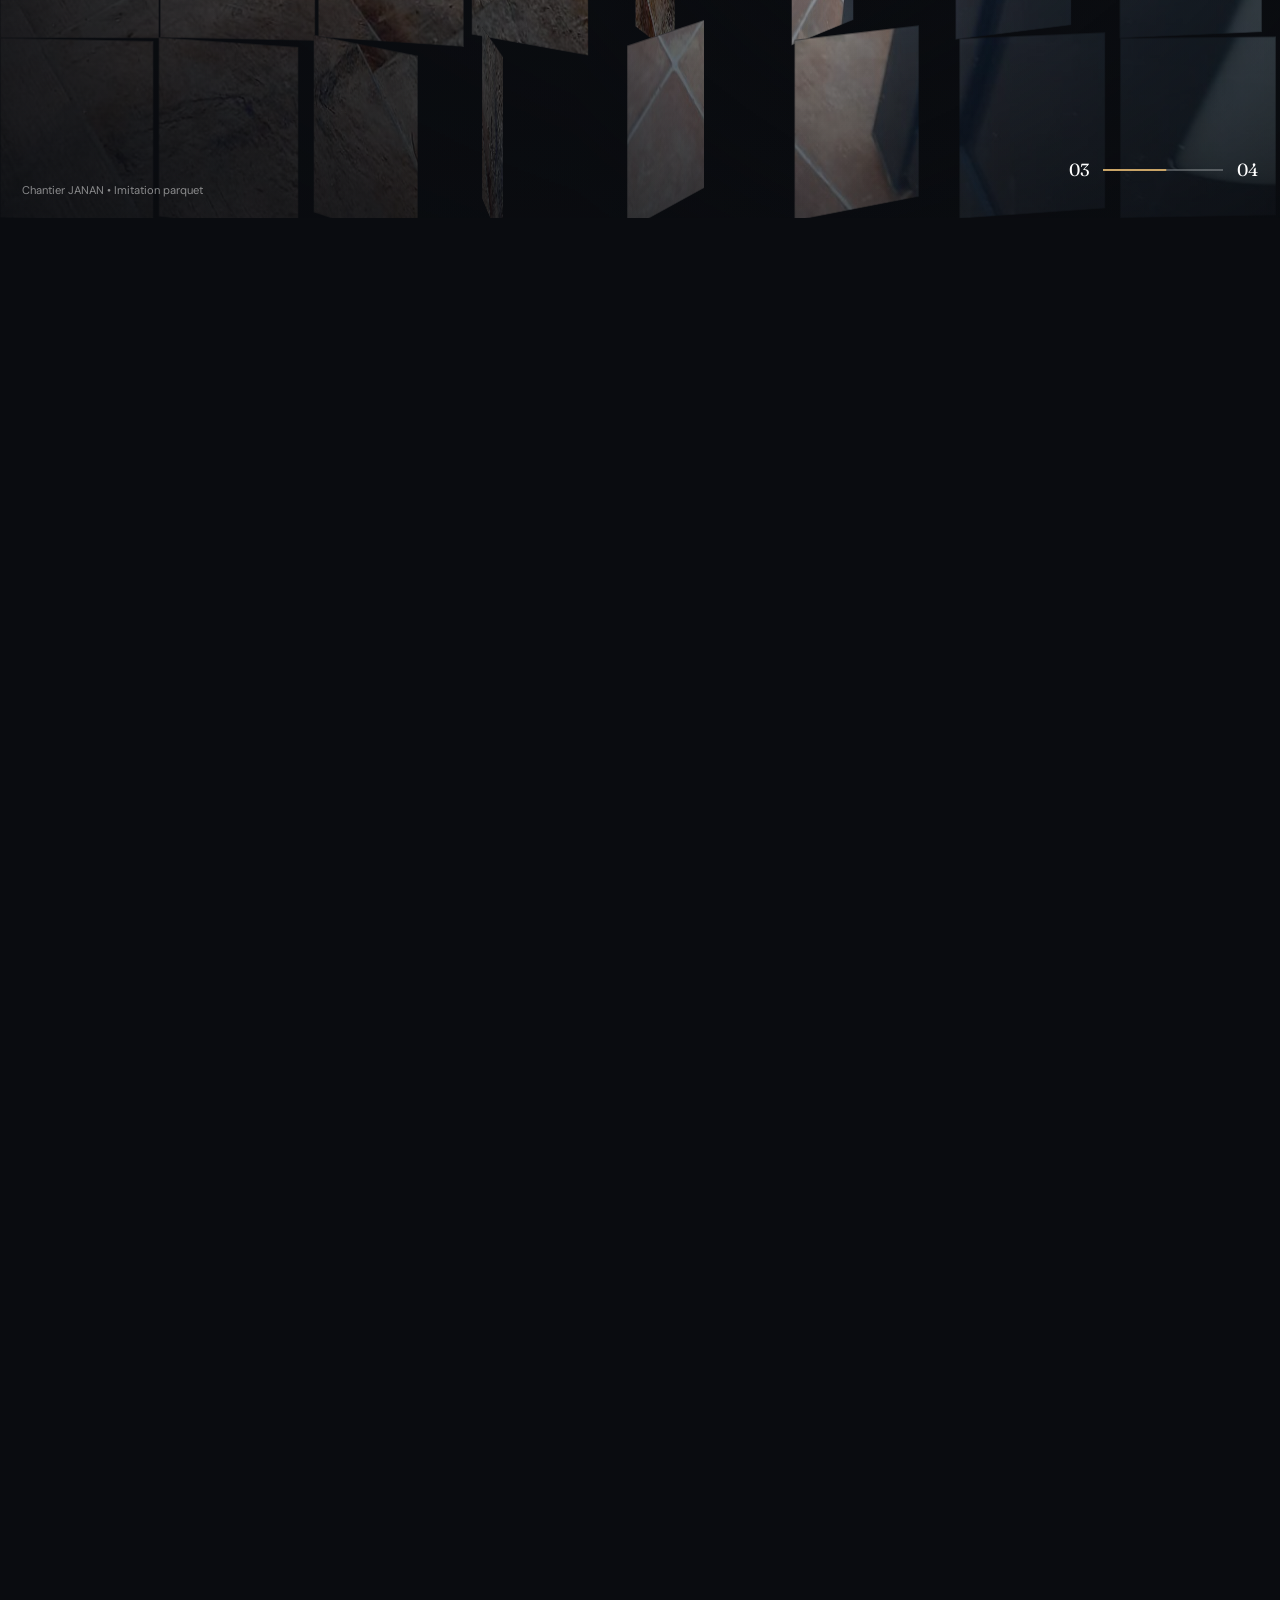
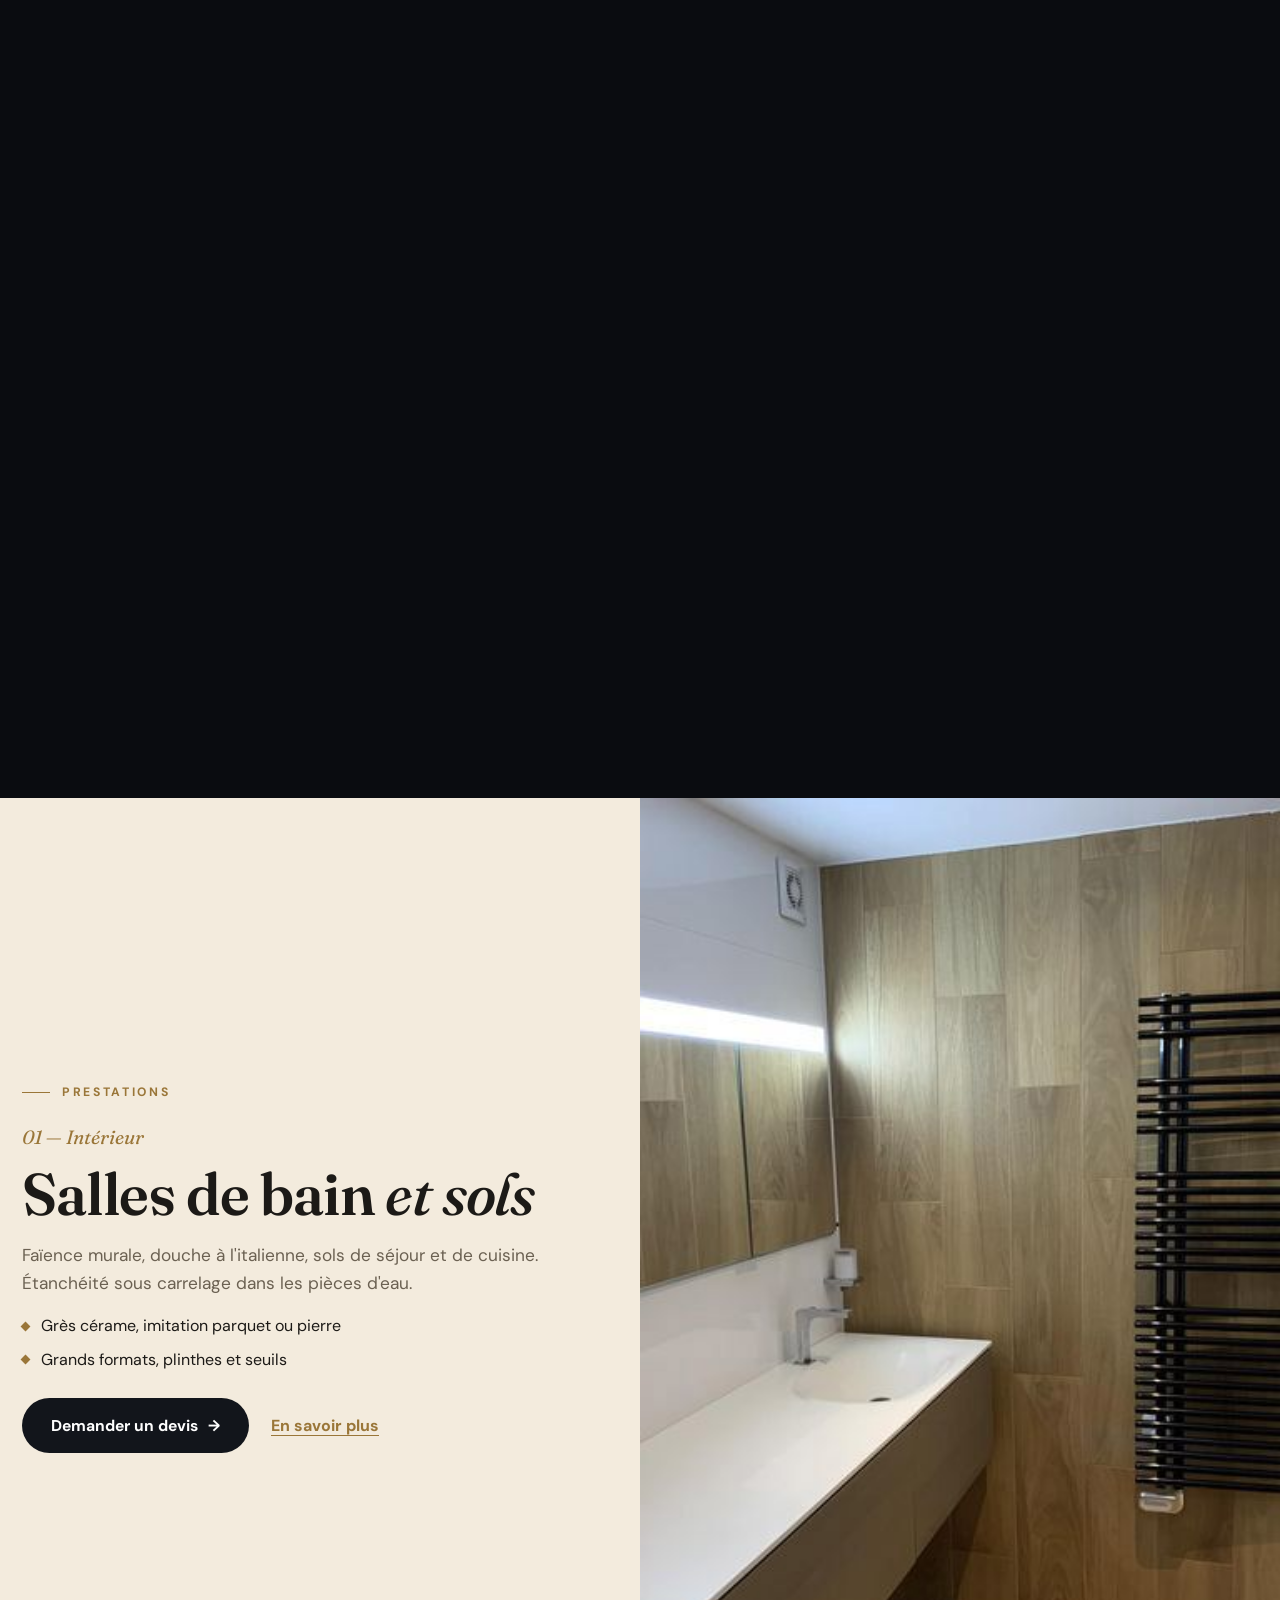
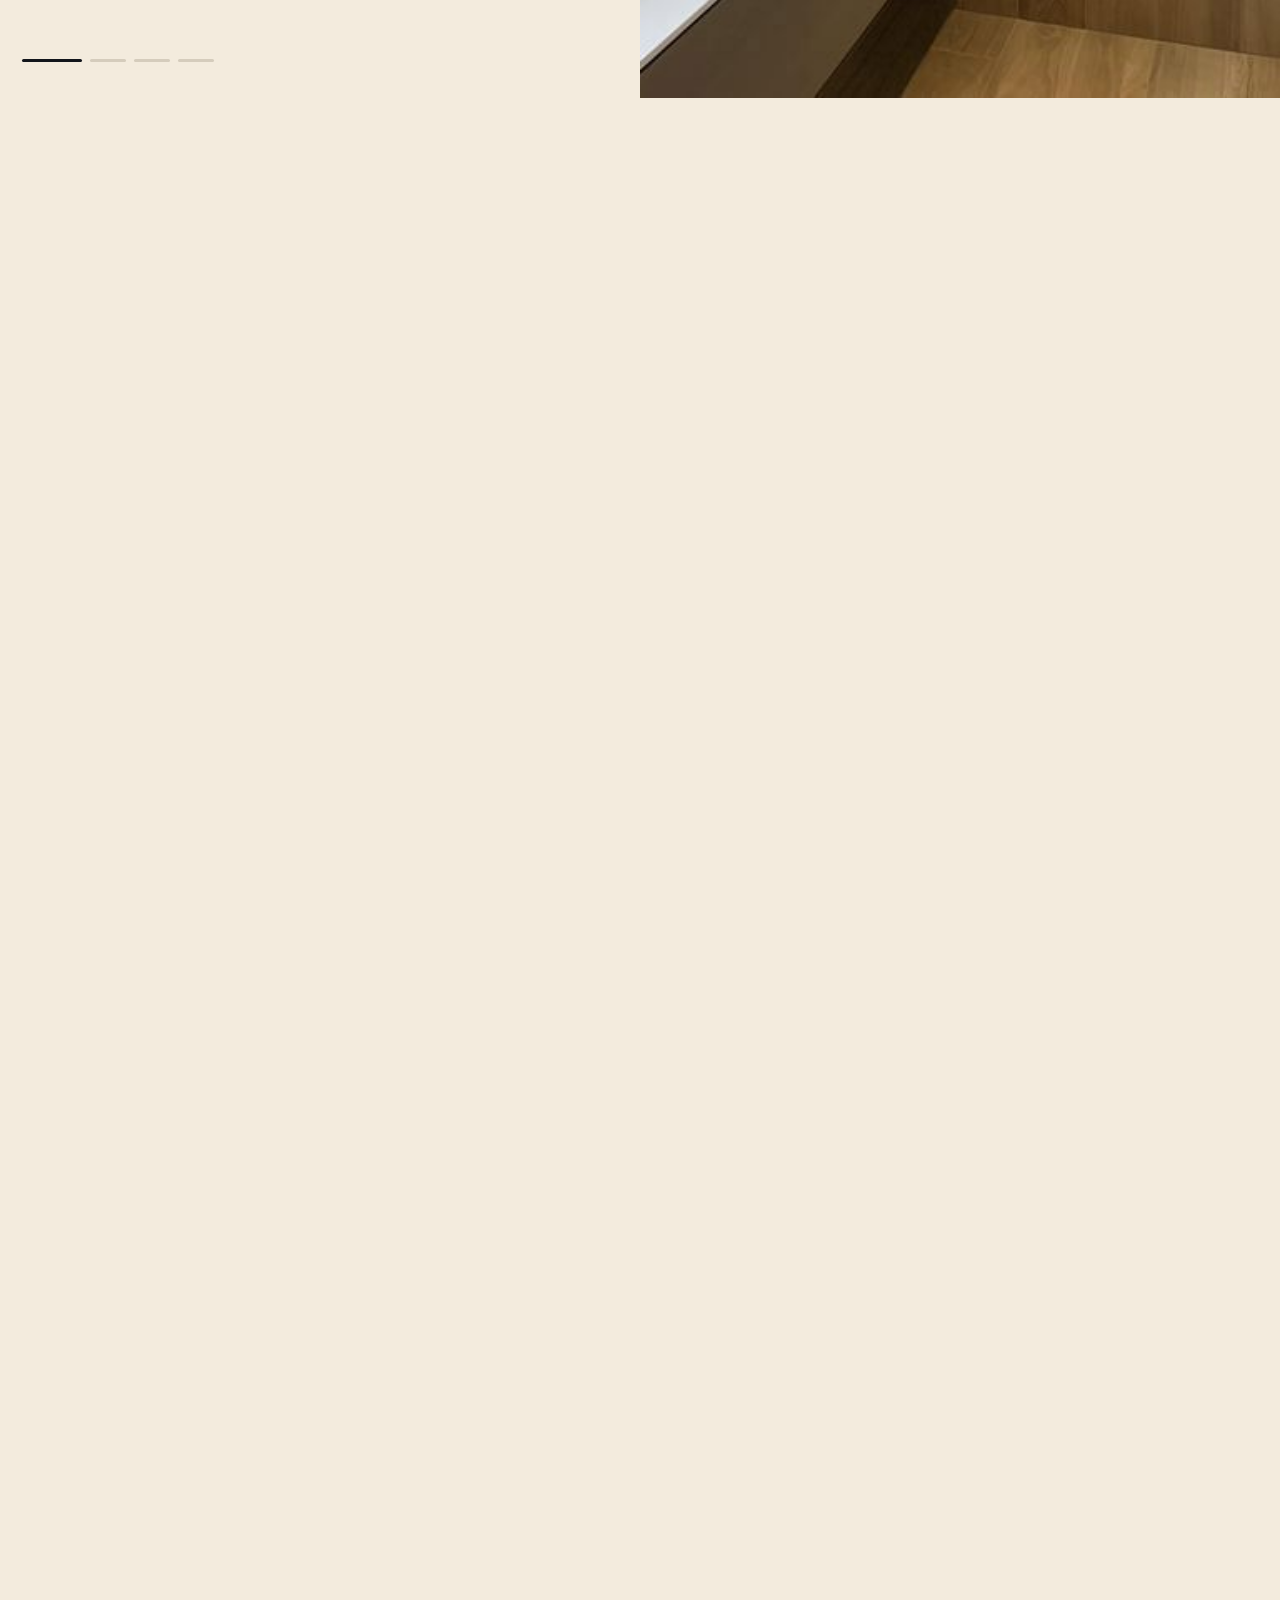
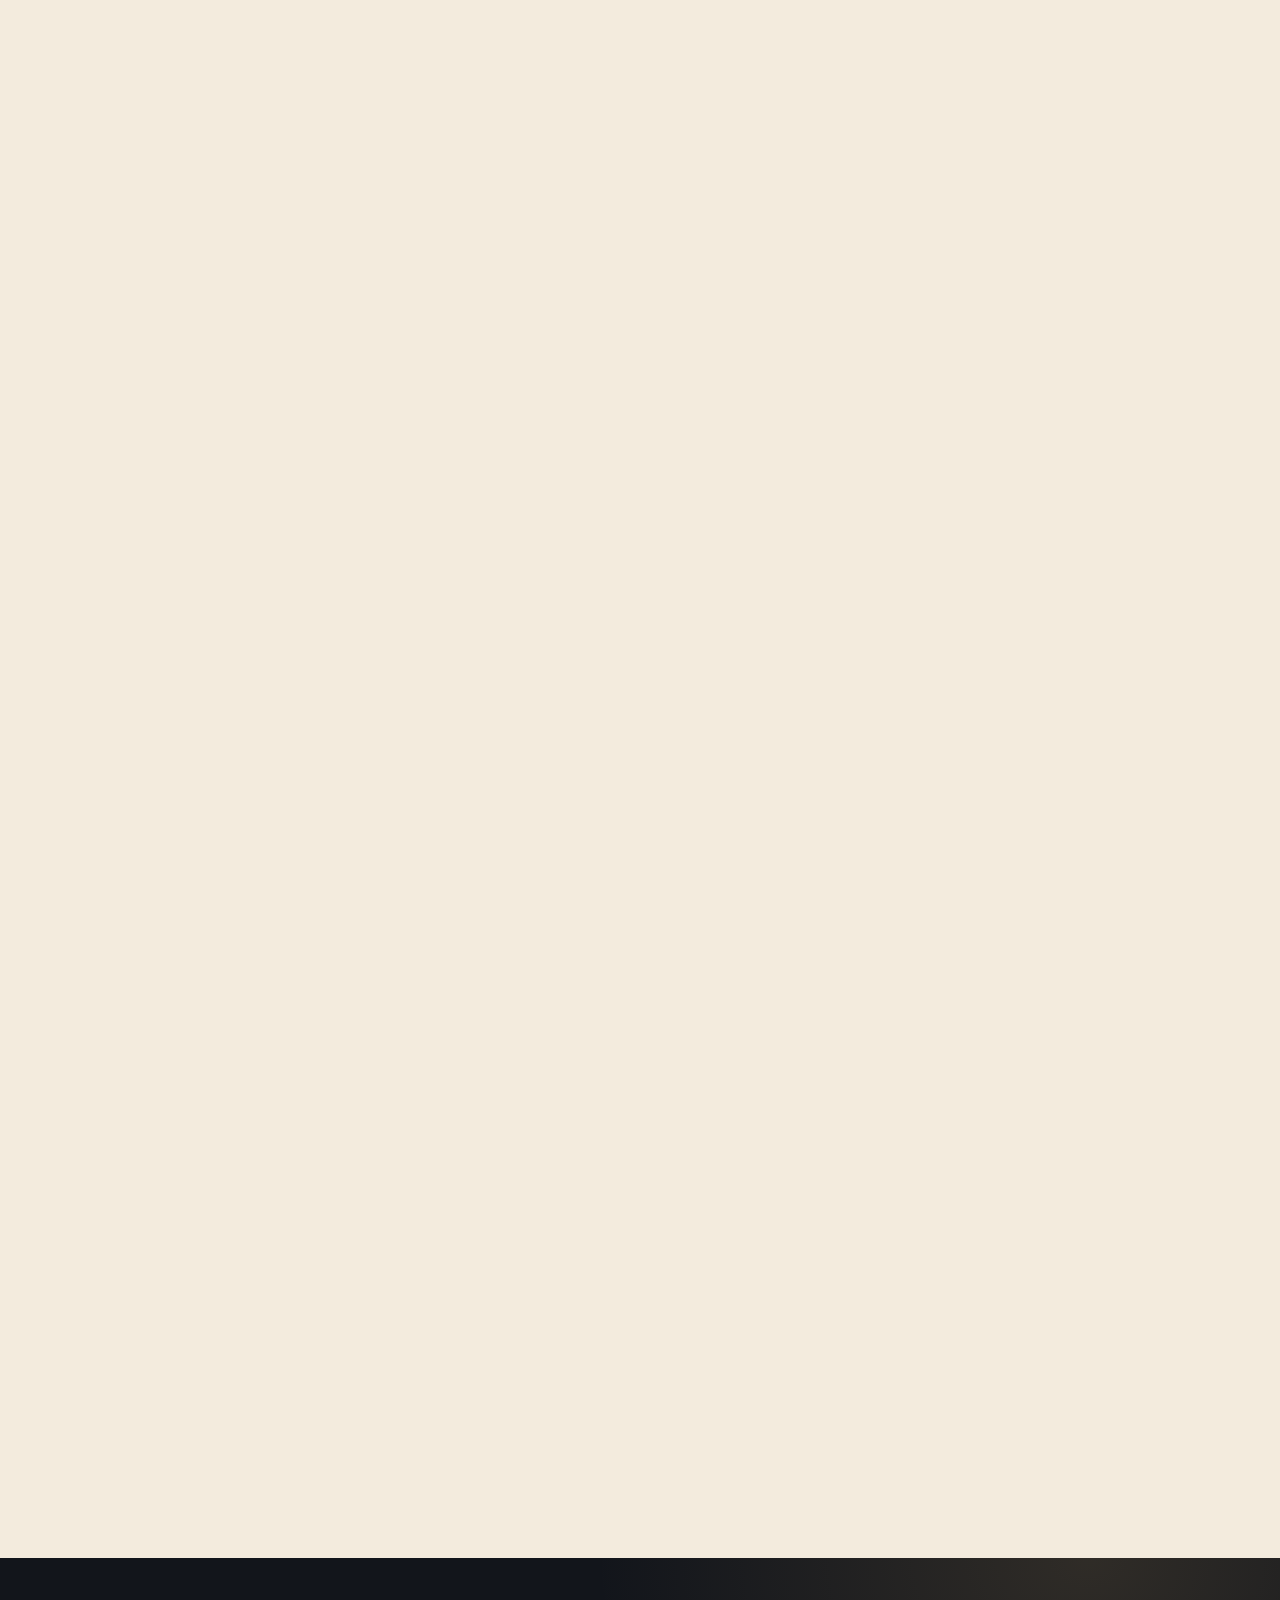
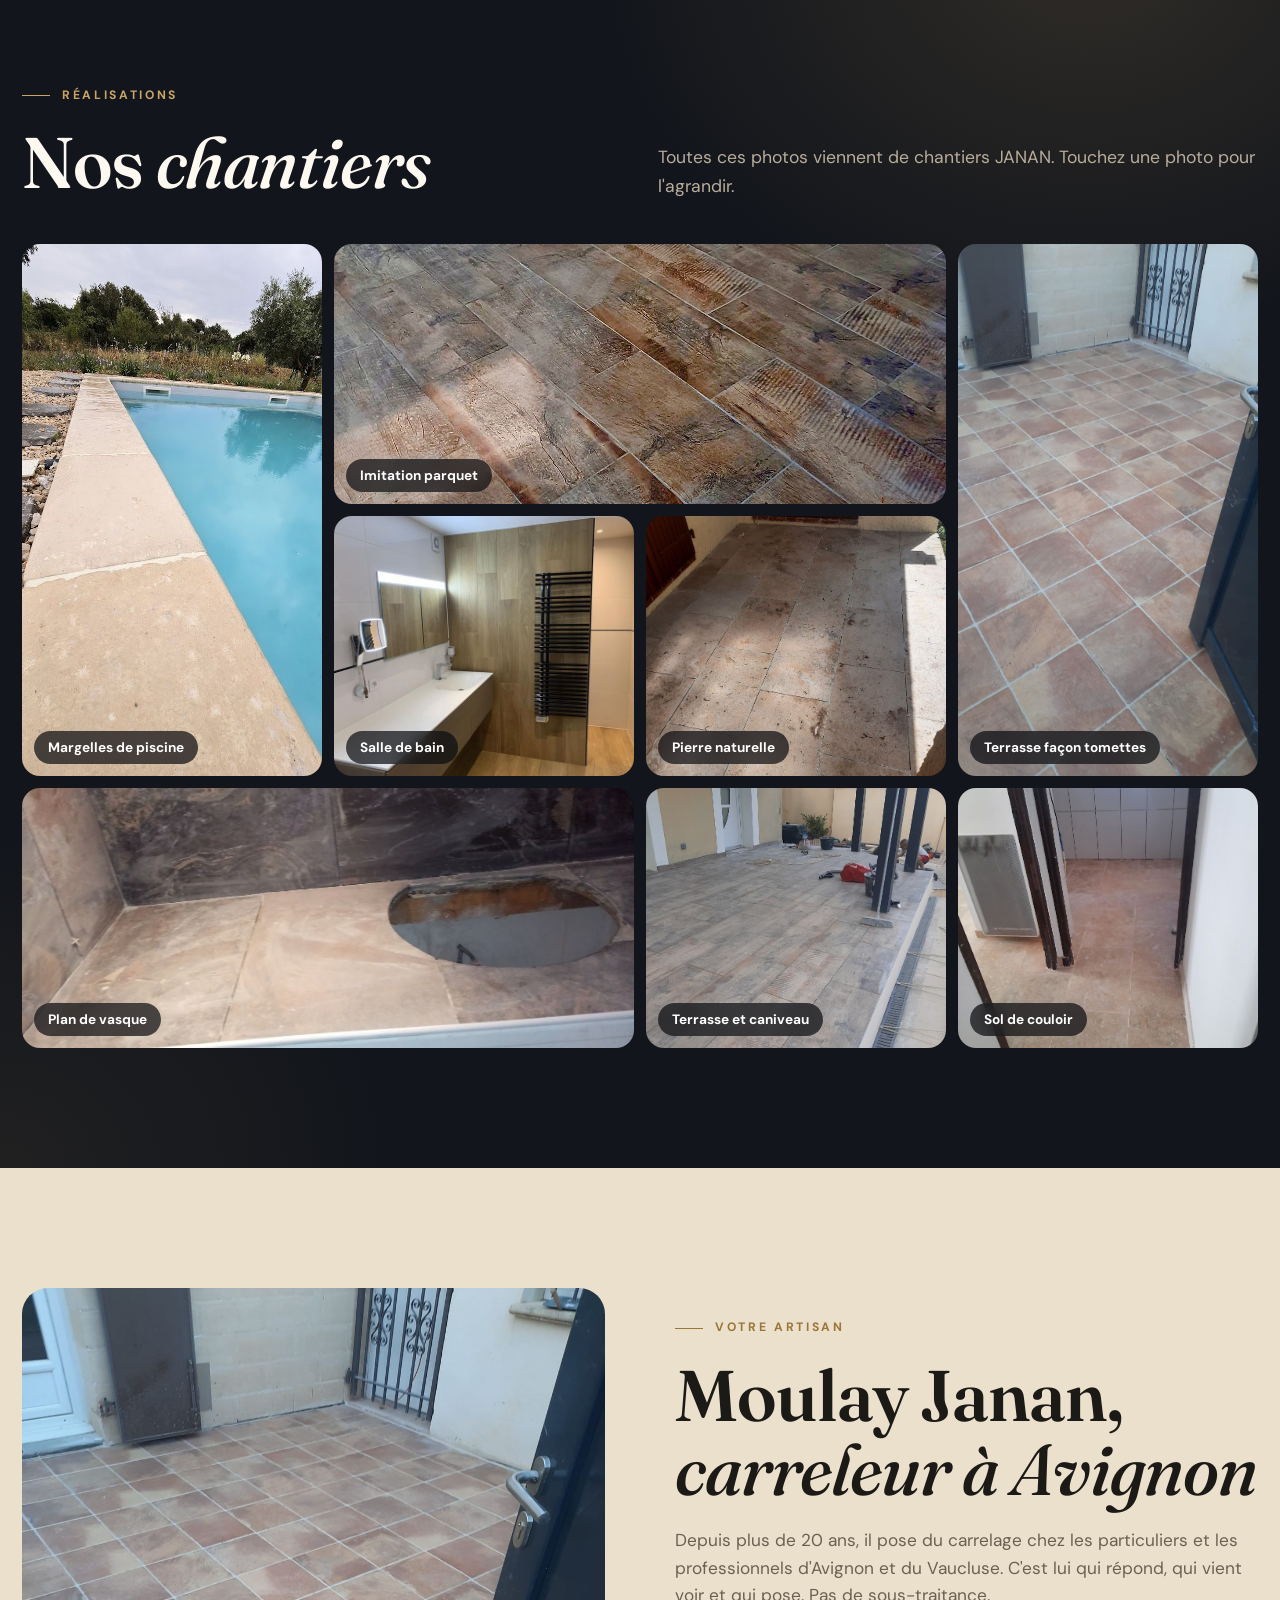
==== commit c2e862d1: "Formulaire de devis : envoi direct par e-mail, WhatsApp en option Co-Authored-By: Claude Opus 5.5 <n" ====
--- a/index.html
+++ b/index.html
@@ -388,6 +388,15 @@
     .f input:focus, .f select:focus, .f textarea:focus { outline: none; border-color: var(--sand); }
     .f .btn { width: 100%; margin-top: 4px; }
     .f .note { font-size: .84rem; color: #a39884; text-align: center; }
+    .f .note.err { color: #ffb4a8; }
+    form.f { position: relative; }
+    .f .btn-wa { margin-top: 0; }
+    .f .btn[disabled] { opacity: .6; cursor: wait; transform: none; }
+    .f-ok { position: absolute; inset: 0; z-index: 2; display: flex; flex-direction: column; align-items: center; justify-content: center; gap: 12px; padding: 30px; border-radius: 26px; background: rgba(10,12,16,.94); text-align: center; }
+    .f-ok[hidden] { display: none; }
+    .f-ok b { font-family: var(--serif); font-size: 1.7rem; font-weight: 600; color: var(--sand); }
+    .f-ok span { color: #ddd2bf; max-width: 34ch; }
+    .f-ok a { color: var(--sand); }
 
     /* ---------- FAQ ---------- */
     .faq-sec { background: var(--stone-2); }
@@ -740,7 +749,7 @@
       <div class="rise">
         <span class="kicker">Devis gratuit</span>
         <h2 class="h2">Un projet ? <em>Parlons-en.</em></h2>
-        <p class="lead" style="margin-top:18px">Votre demande s'ouvre dans WhatsApp, prête à envoyer. Vous pouvez y ajouter des photos de la pièce.</p>
+        <p class="lead" style="margin-top:18px">Remplissez le formulaire : votre demande m'arrive directement et je vous recontacte sous 24 h. Vous préférez WhatsApp ? Un bouton est prévu pour ça.</p>
         <a class="tel" href="tel:+33758494003">07 58 49 40 03</a>
         <small>Appel, SMS ou WhatsApp</small>
         <a class="mail" href="mailto:contact@janan-carreleur.fr">contact@janan-carreleur.fr</a>
@@ -756,9 +765,19 @@
           <div><label for="ville">Ville</label><input id="ville" required autocomplete="address-level2" placeholder="Ex. : Sorgues"></div>
           <div><label for="nom">Prénom</label><input id="nom" required autocomplete="given-name" placeholder="Votre prénom"></div>
         </div>
+        <div class="row">
+          <div><label for="tel">Téléphone</label><input id="tel" type="tel" required autocomplete="tel" placeholder="06 12 34 56 78"></div>
+          <div><label for="email">E-mail (facultatif)</label><input id="email" type="email" autocomplete="email" placeholder="vous@exemple.fr"></div>
+        </div>
         <div><label for="msg">Votre projet (facultatif)</label><textarea id="msg" rows="3" placeholder="Ex. : carrelage déjà acheté, travaux en mars"></textarea></div>
-        <button type="submit" class="btn btn-sand">Envoyer ma demande <span class="arr">→</span></button>
-        <p class="note">Rien n'est enregistré sur ce site.</p>
+        <input type="text" id="hp" name="_honey" tabindex="-1" autocomplete="off" aria-hidden="true" style="position:absolute;left:-9999px;width:1px;height:1px;opacity:0">
+        <button type="submit" class="btn btn-sand" id="qfSend">Envoyer ma demande <span class="arr">→</span></button>
+        <button type="button" class="btn btn-wa" id="qfWa">Ou l'envoyer sur WhatsApp</button>
+        <p class="note" id="qfNote">Votre demande est envoyée directement à JANAN. Rien n'est enregistré sur ce site.</p>
+        <div class="f-ok" id="qfOk" hidden>
+          <b>✓ Demande envoyée, merci !</b>
+          <span>Je vous recontacte sous 24 h. Urgent ? Appelez le <a href="tel:+33758494003">07 58 49 40 03</a>.</span>
+        </div>
       </form>
     </div>
   </section>
@@ -816,7 +835,7 @@
       <p><strong>Éditeur :</strong> JANAN – Moulay Janan, entrepreneur individuel, Avignon (84). Téléphone : 07 58 49 40 03. E-mail : contact@janan-carreleur.fr.</p>
       <p><strong>SIRET :</strong> 443 090 154 00024 – Activité : travaux de revêtement des sols et des murs (APE 43.33Z).</p>
       <p><strong>Hébergement :</strong> GitHub Inc., 88 Colin P. Kelly Jr. Street, San Francisco, CA 94107, États-Unis.</p>
-      <p><strong>Données personnelles :</strong> le formulaire ne stocke aucune donnée sur ce site ; il ouvre WhatsApp avec votre message, que vous choisissez d'envoyer ou non.</p>
+      <p><strong>Données personnelles :</strong> le formulaire de devis ne stocke aucune donnée sur ce site. Votre demande (prénom, ville, téléphone, e-mail, projet) est transmise par e-mail à JANAN via le service FormSubmit, uniquement pour vous recontacter au sujet de votre devis. Si vous choisissez WhatsApp, le message s'ouvre dans WhatsApp et vous décidez de l'envoyer ou non.</p>
       <p><strong>Crédits :</strong> vidéo d'ouverture (Pexels), sous licence gratuite. L'effet marbre est un rendu illustratif. Toutes les autres photos sont des chantiers JANAN.</p>
     </details>
     <p class="credits">© 2026 JANAN Carreleur – Avignon</p>
@@ -1253,12 +1272,35 @@
     if (t) { $('type').value = t; sessionStorage.removeItem('janan-type'); }
   } catch (e) {}
 
-  // Devis vers WhatsApp
-  $('qf').addEventListener('submit', e => {
+  // Devis : envoyé directement par e-mail à contact@janan-carreleur.fr (service FormSubmit), ou sur WhatsApp au choix
+  const qf = $('qf'), v = id => $(id).value.trim();
+  const devisTexte = () => `Bonjour, je souhaite un devis.\nTravaux : ${v('type')}\nSurface : ${v('surf')}\nVille : ${v('ville')}\nPrénom : ${v('nom')}\nTéléphone : ${v('tel')}` + (v('email') ? `\nE-mail : ${v('email')}` : '') + (v('msg') ? `\nProjet : ${v('msg')}` : '');
+  const qfNote = (txt, err) => { $('qfNote').textContent = txt; $('qfNote').classList.toggle('err', !!err); };
+  qf.addEventListener('submit', async e => {
     e.preventDefault();
-    const v = id => $(id).value.trim();
-    const t = `Bonjour, je souhaite un devis.\nTravaux : ${v('type')}\nSurface : ${v('surf')}\nVille : ${v('ville')}\nPrénom : ${v('nom')}` + (v('msg') ? `\nProjet : ${v('msg')}` : '');
-    window.open('https://wa.me/33758494003?text=' + encodeURIComponent(t), '_blank', 'noopener');
+    if ($('hp').value) return;                                   // robot qui remplit le champ caché
+    const send = $('qfSend'); send.disabled = true; send.firstChild.textContent = 'Envoi en cours… ';
+    try {
+      const r = await fetch('https://formsubmit.co/ajax/contact@janan-carreleur.fr', {
+        method: 'POST',
+        headers: { 'Content-Type': 'application/json', 'Accept': 'application/json' },
+        body: JSON.stringify({
+          _subject: `Demande de devis – ${v('type')} – ${v('ville')}`,
+          _template: 'table', _captcha: 'false', ...(v('email') ? { _replyto: v('email') } : {}),
+          'Travaux': v('type'), 'Surface': v('surf'), 'Ville': v('ville'), 'Prénom': v('nom'),
+          'Téléphone': v('tel'), 'E-mail': v('email') || '—', 'Projet': v('msg') || '—'
+        })
+      });
+      const d = await r.json().catch(() => ({}));
+      if (!r.ok || String(d.success) !== 'true') throw new Error(d.message || r.status);
+      $('qfOk').hidden = false; qf.reset();
+    } catch (err) {
+      qfNote("L'envoi n'a pas marché. Utilisez le bouton WhatsApp ou appelez le 07 58 49 40 03.", true);
+    } finally { send.disabled = false; send.firstChild.textContent = 'Envoyer ma demande '; }
+  });
+  $('qfWa').addEventListener('click', () => {
+    if (!qf.reportValidity()) return;
+    window.open('https://wa.me/33758494003?text=' + encodeURIComponent(devisTexte()), '_blank', 'noopener');
   });
 </script>
 </body>
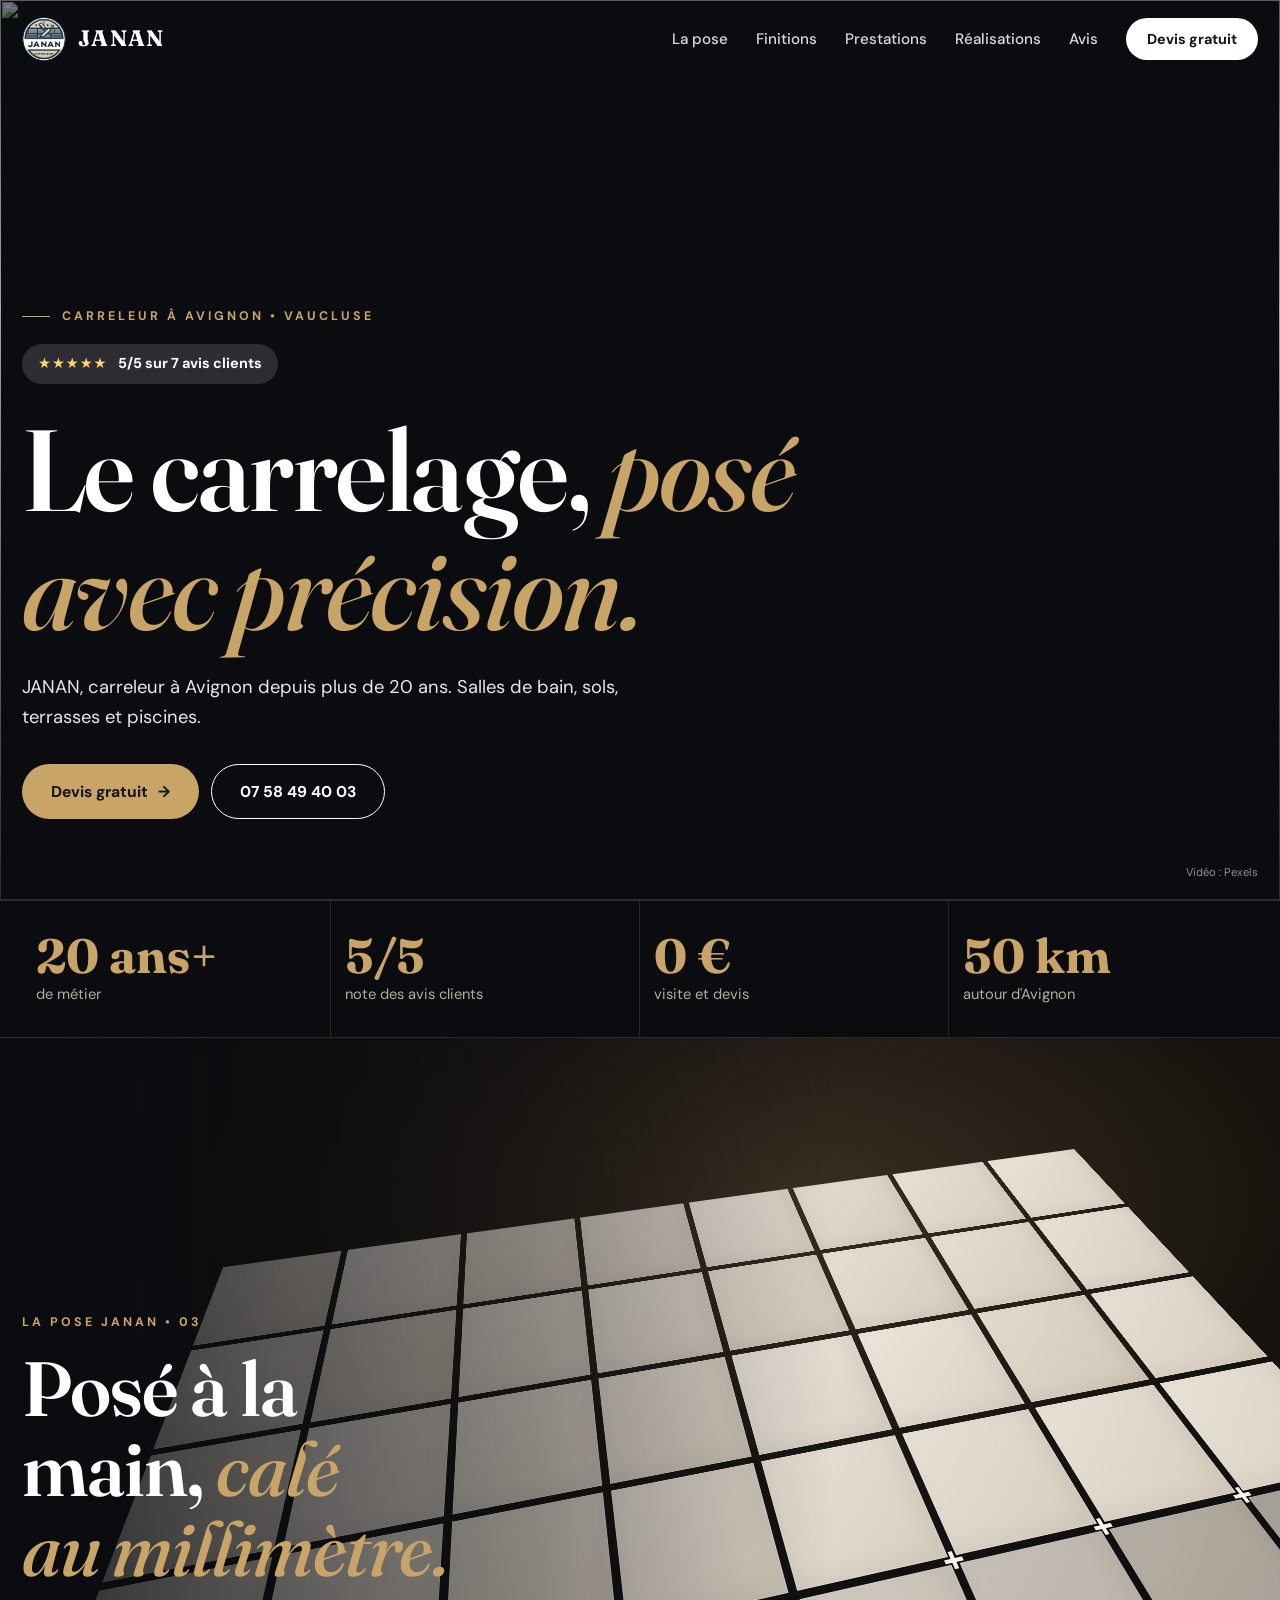
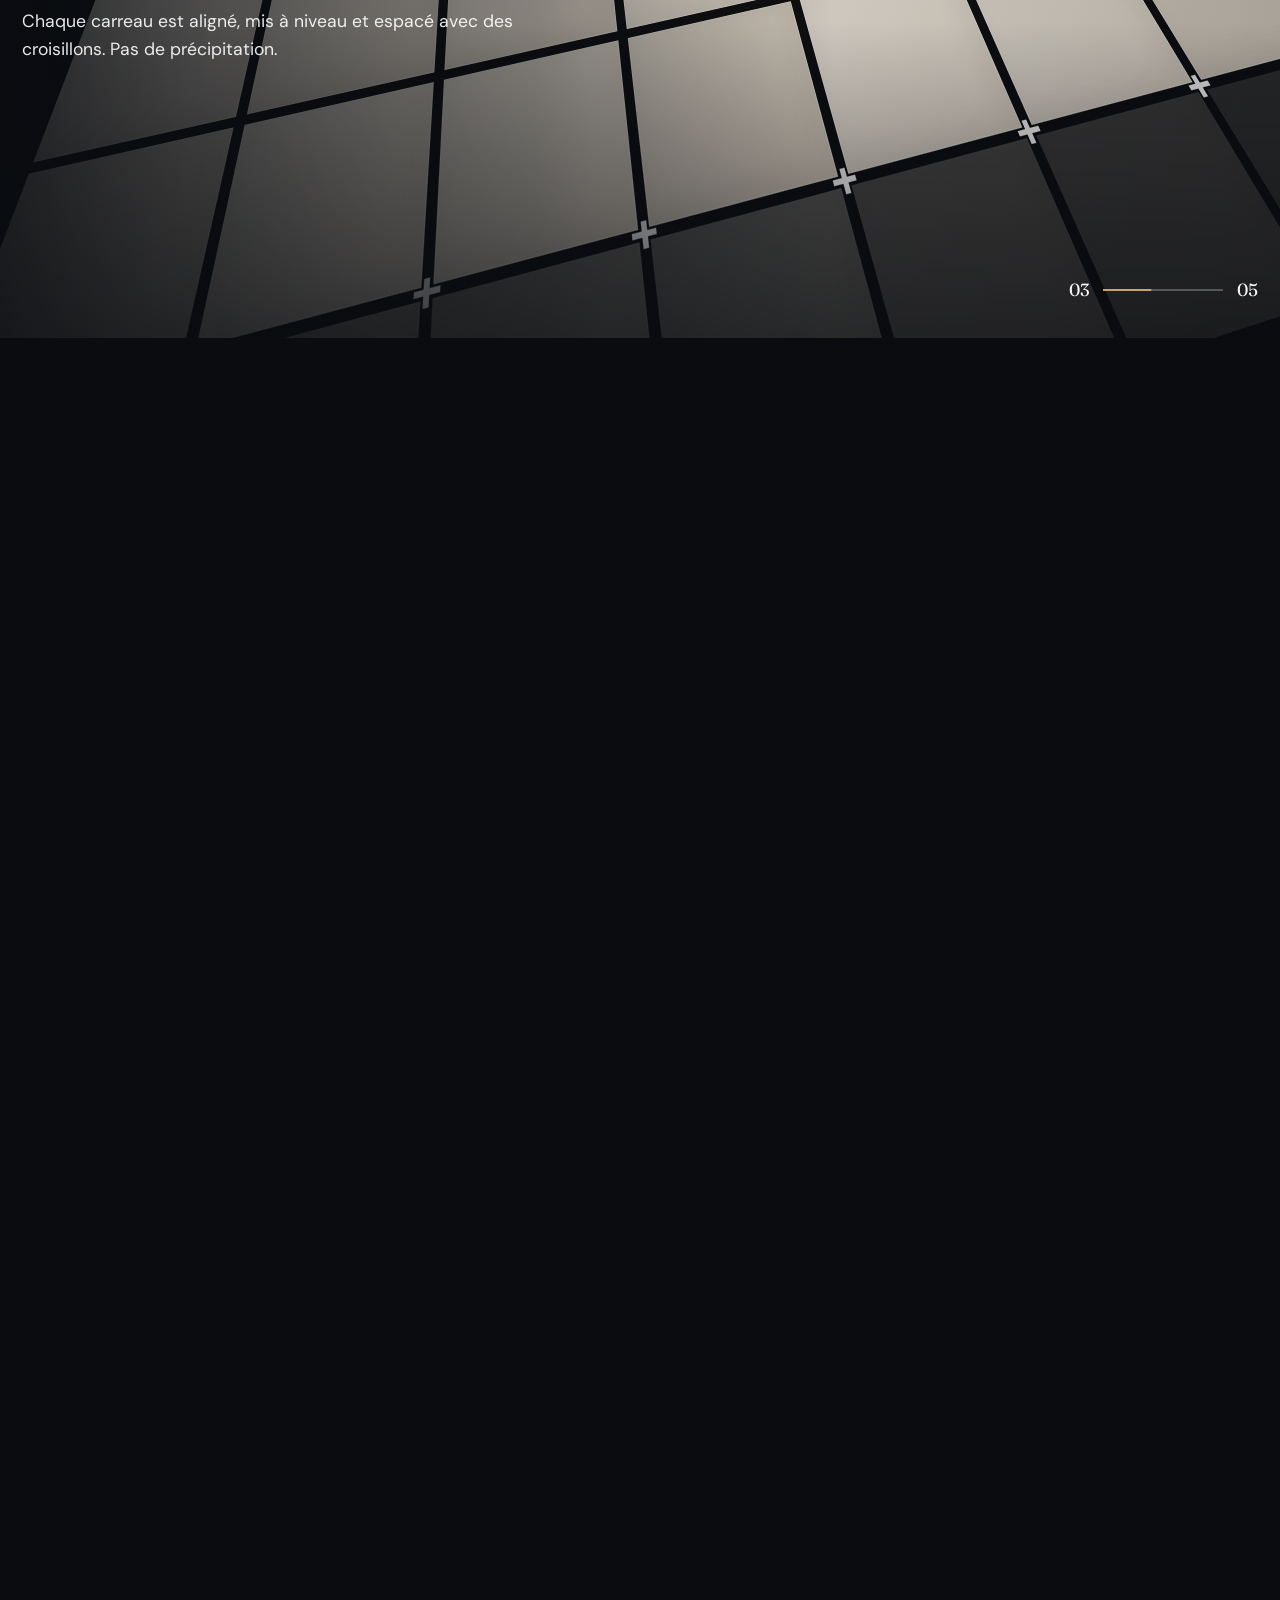
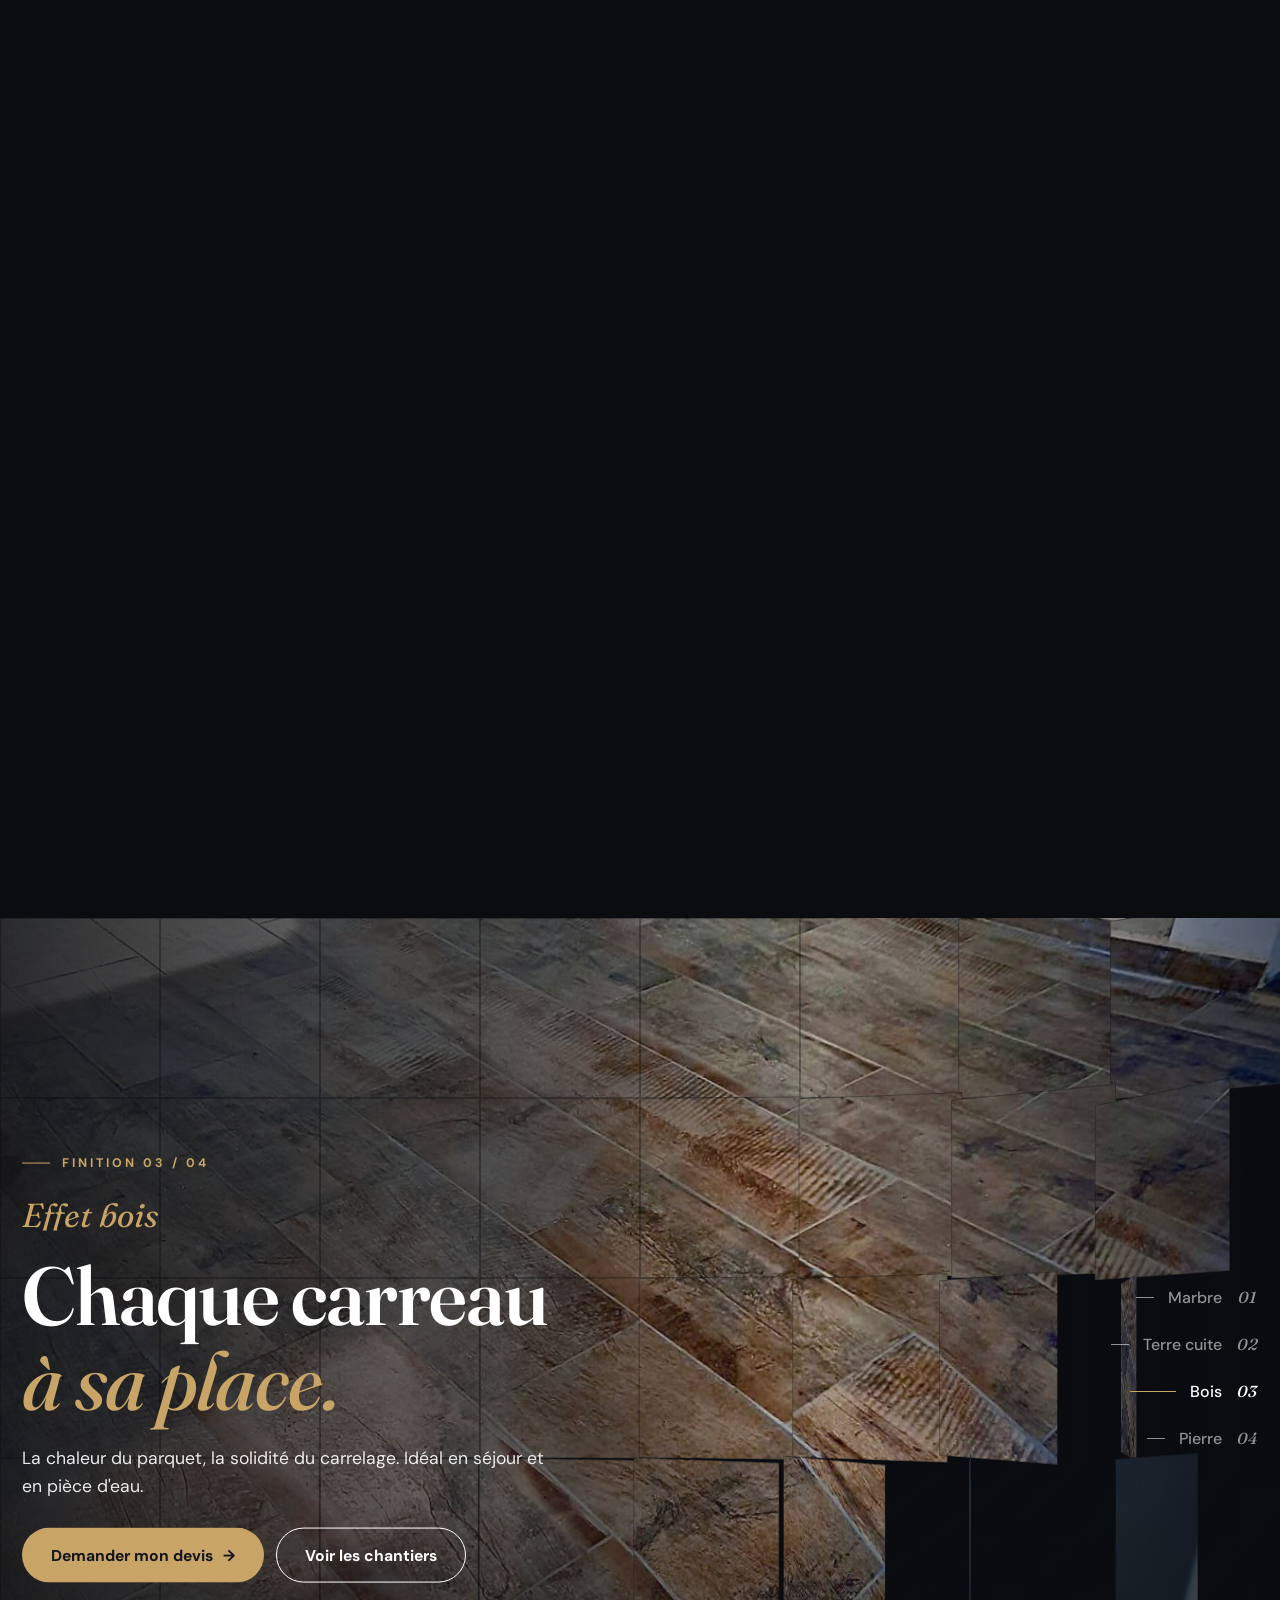
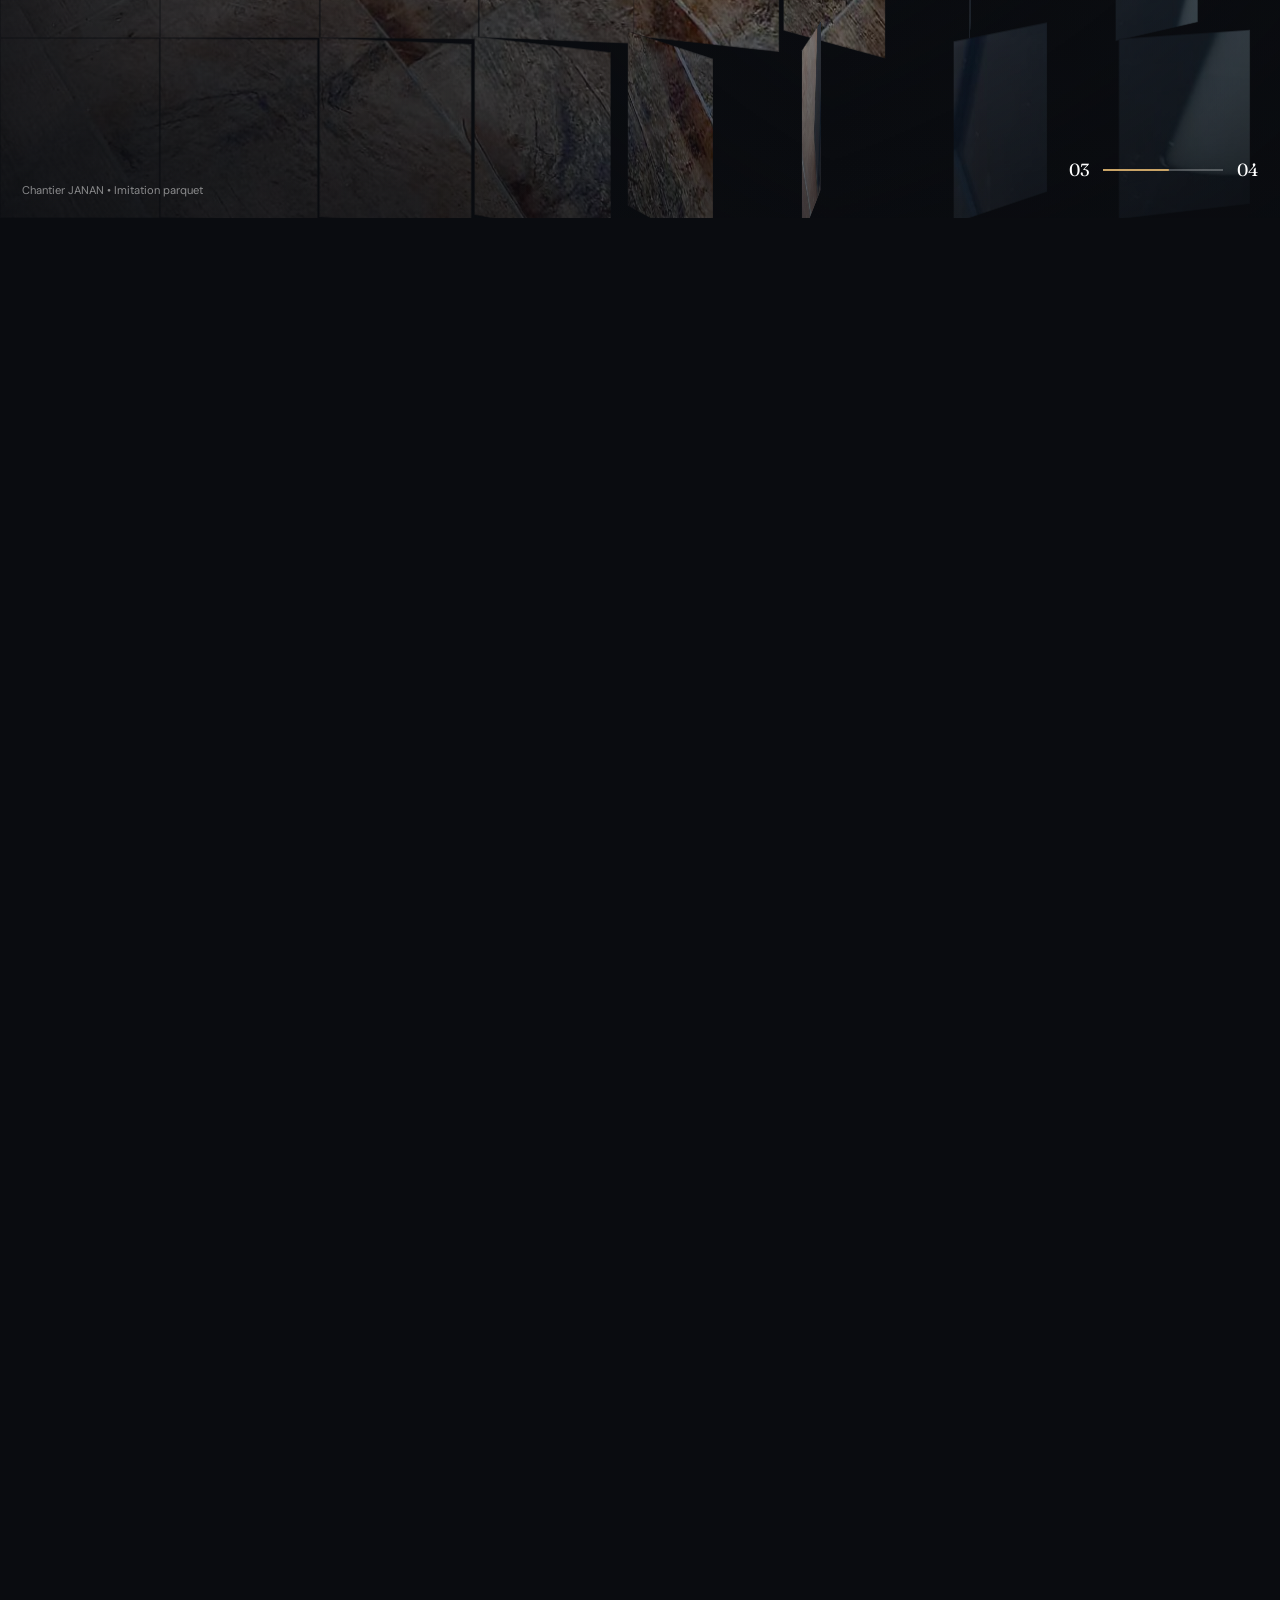
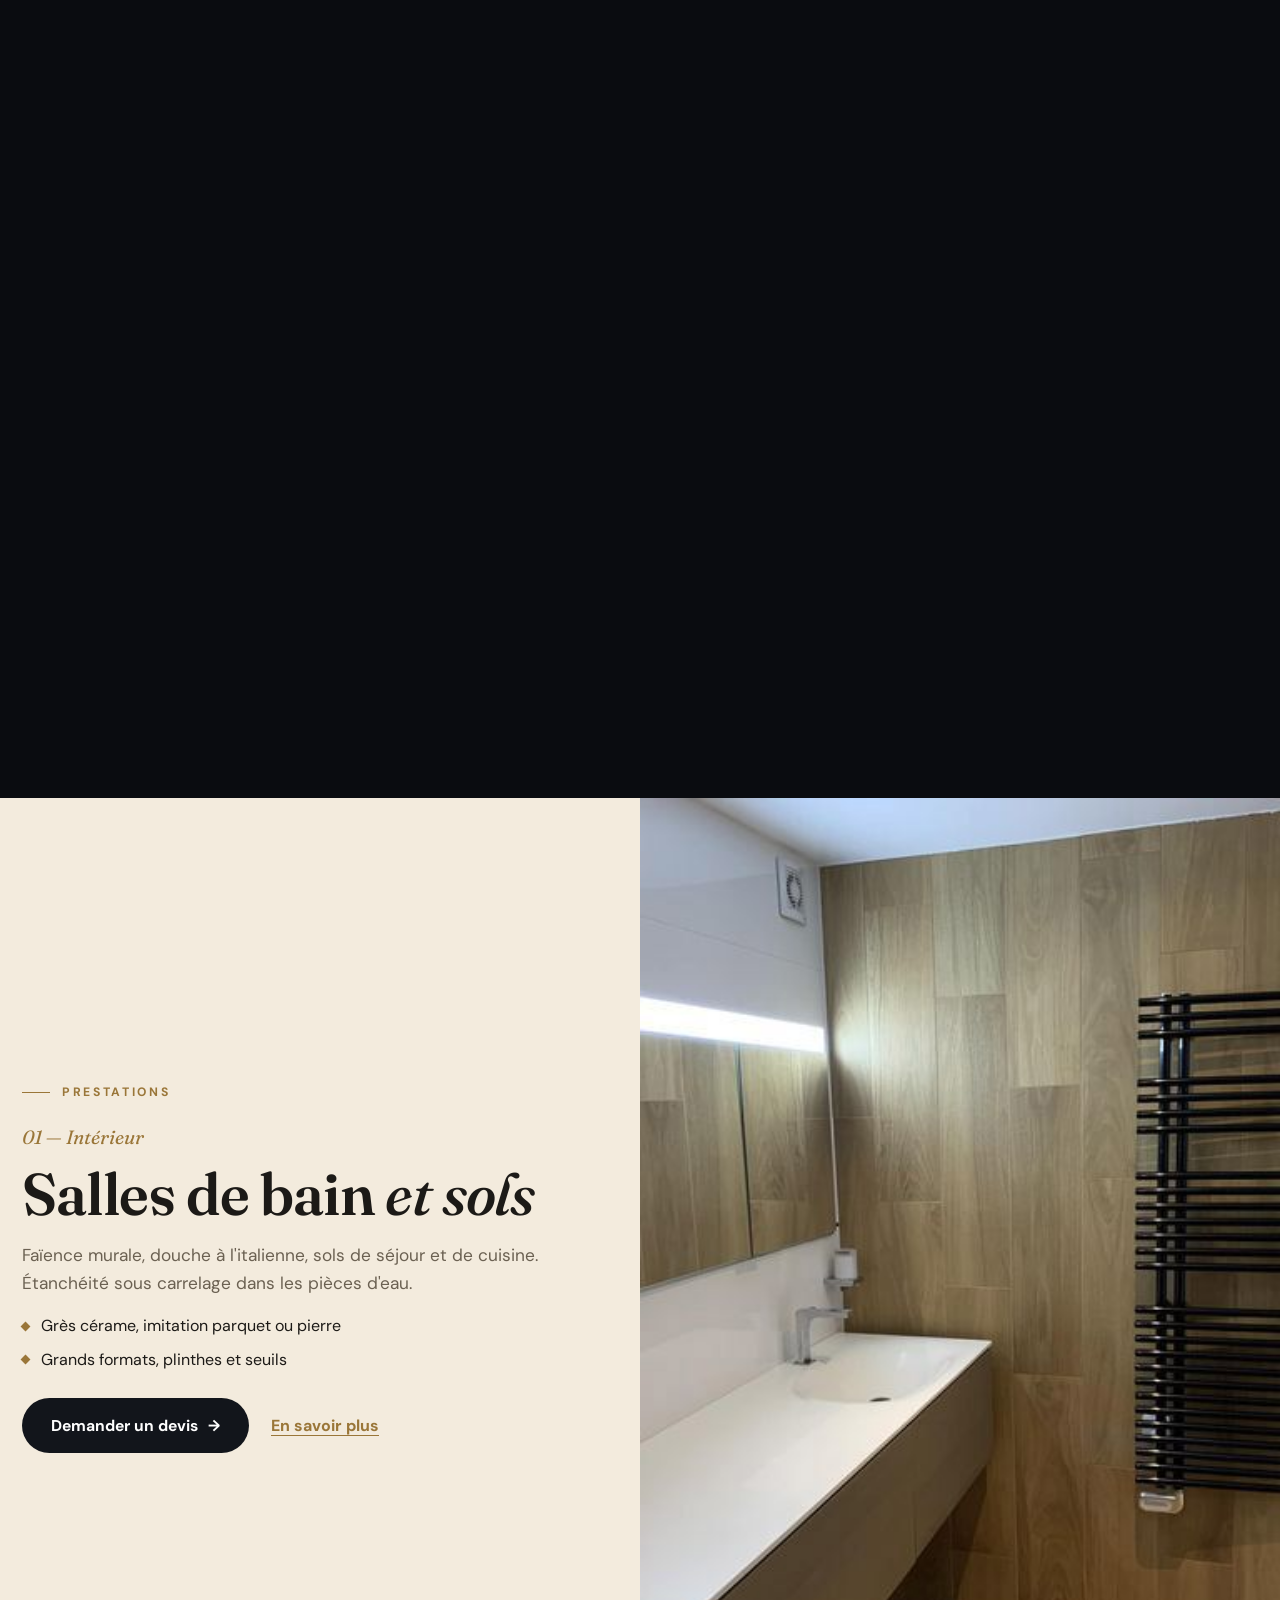
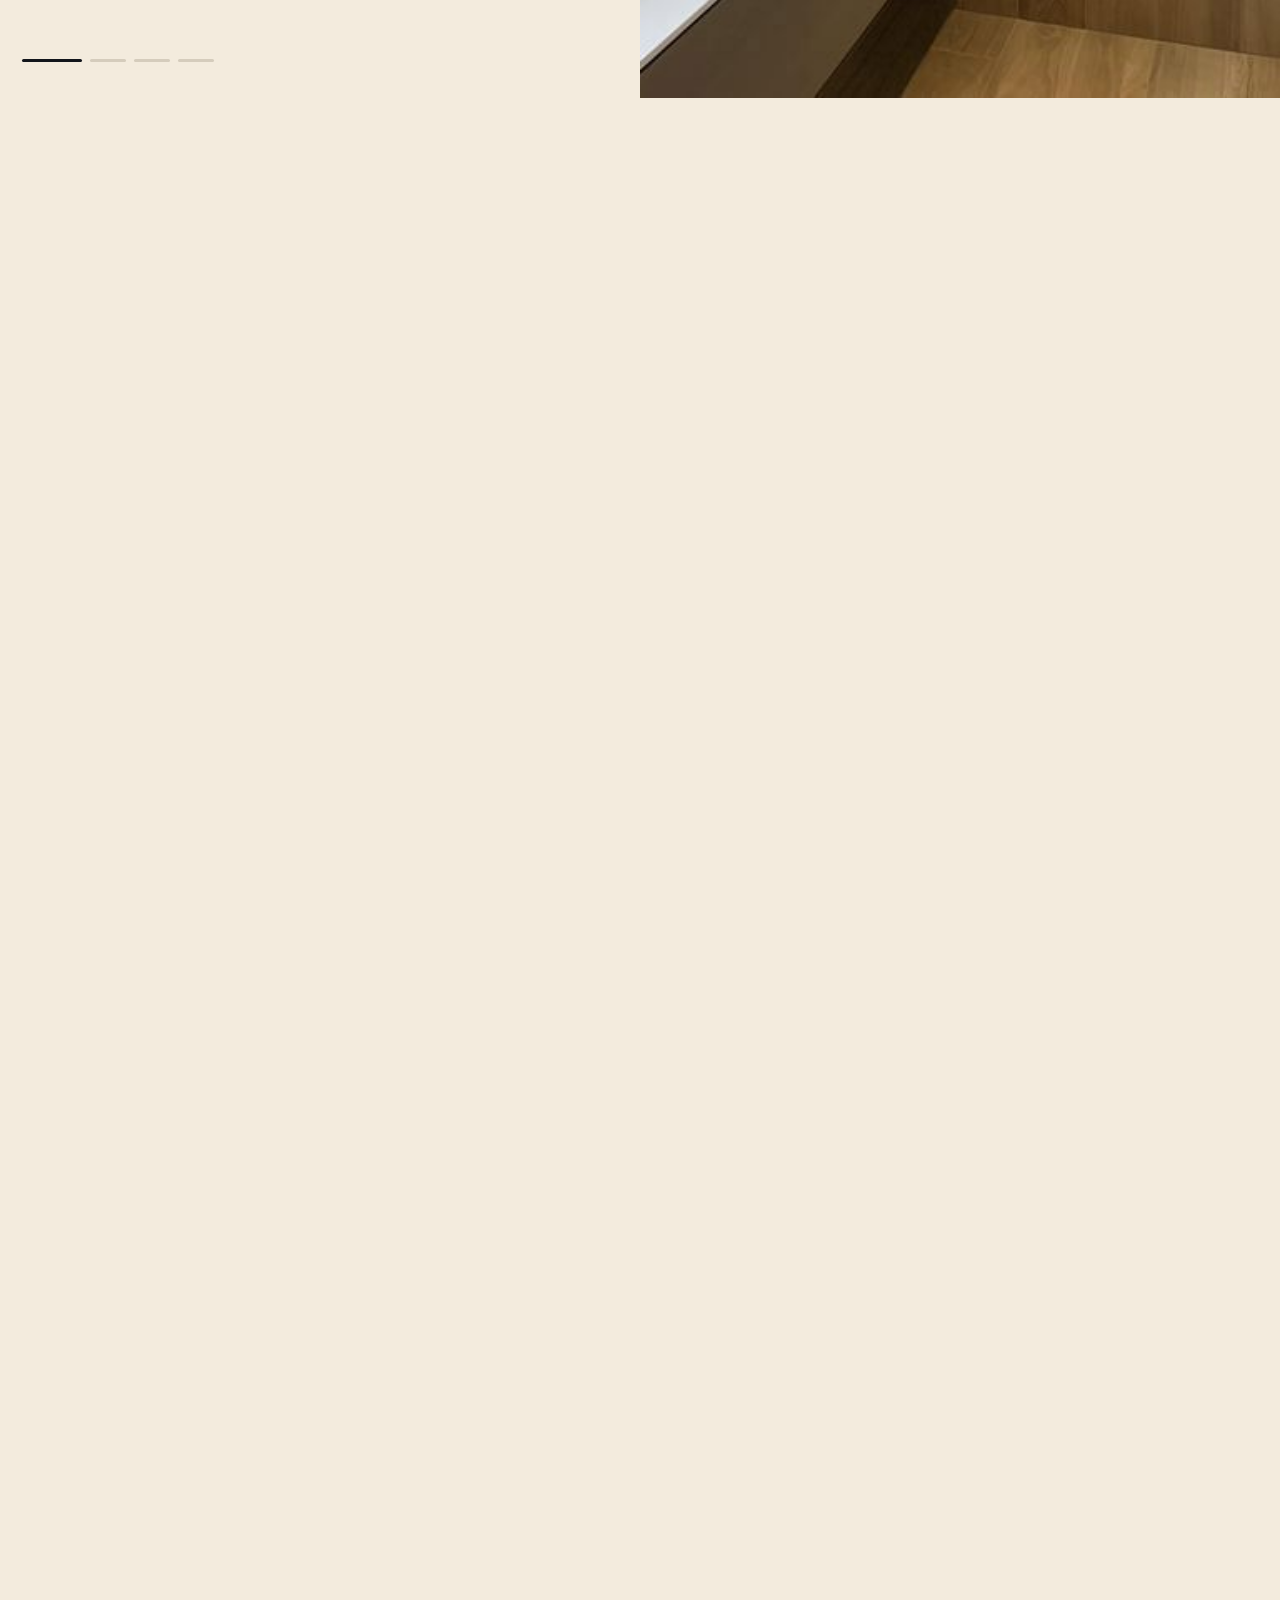
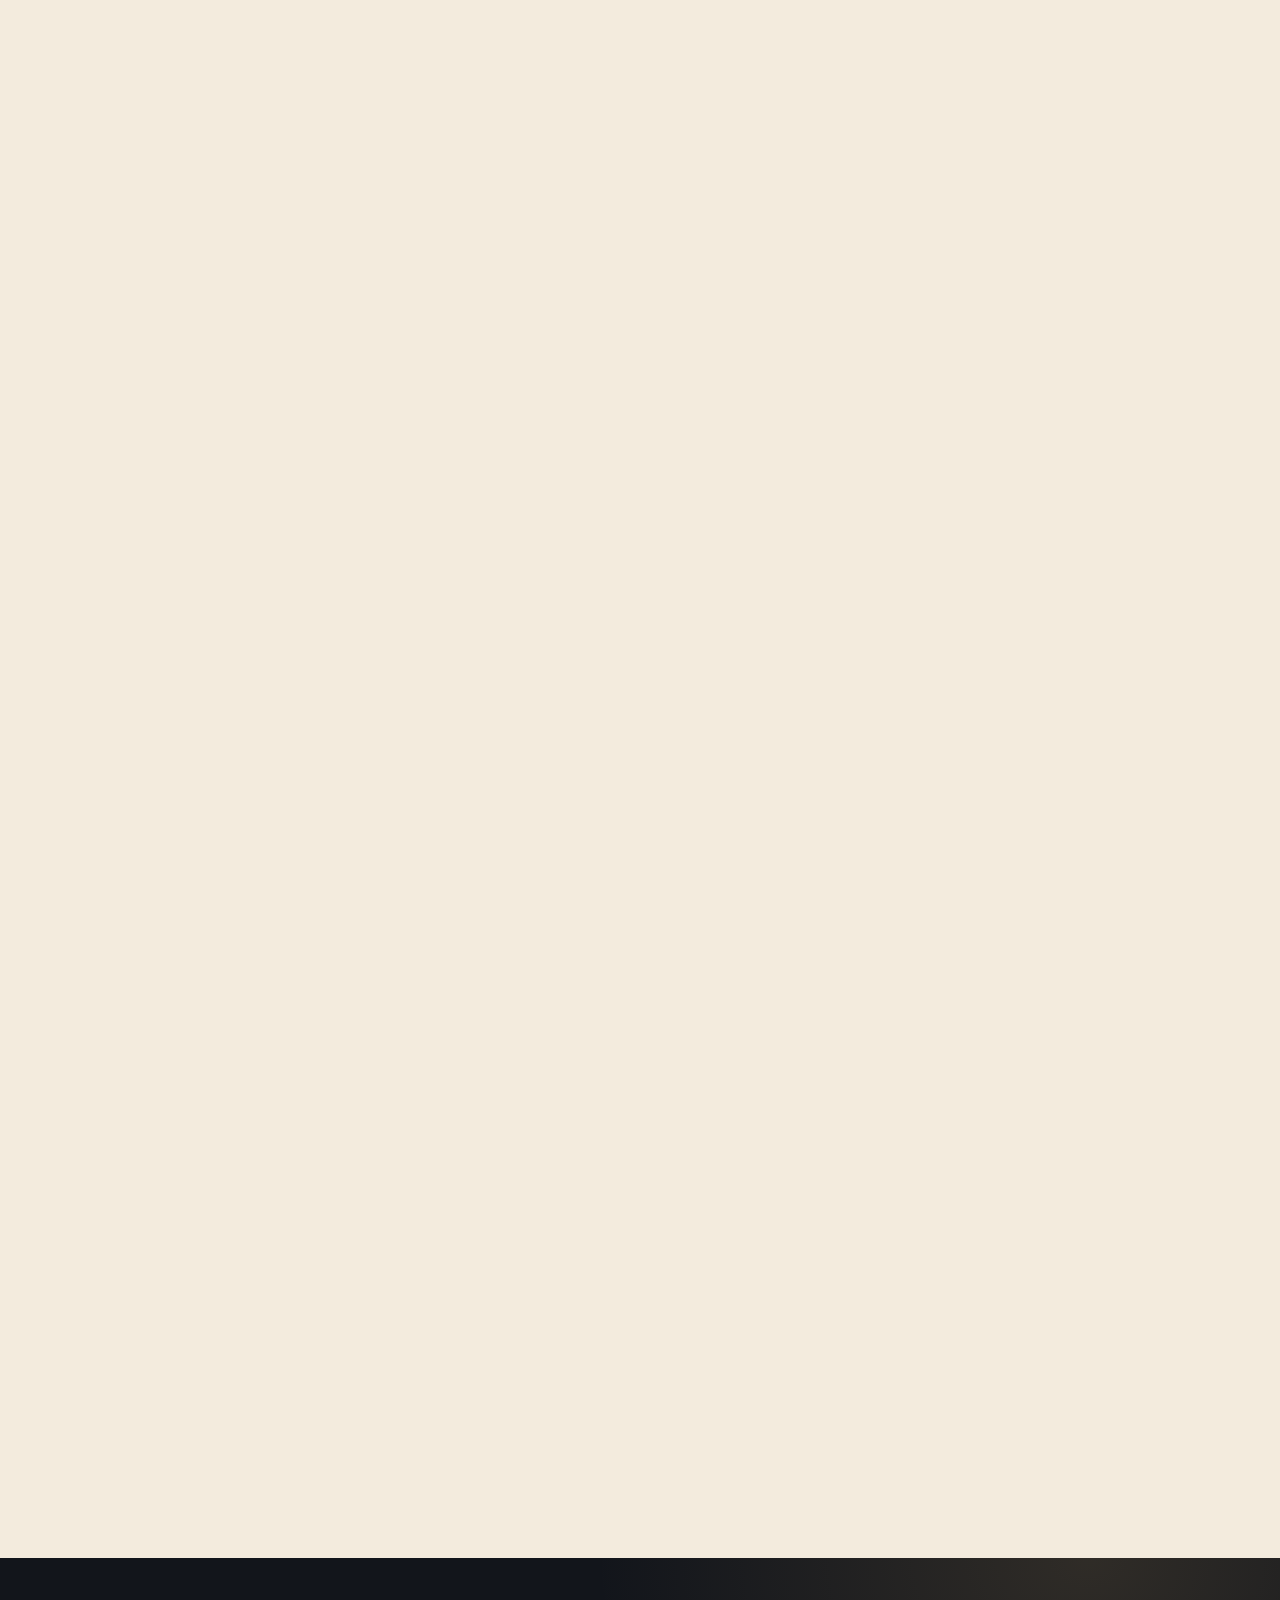
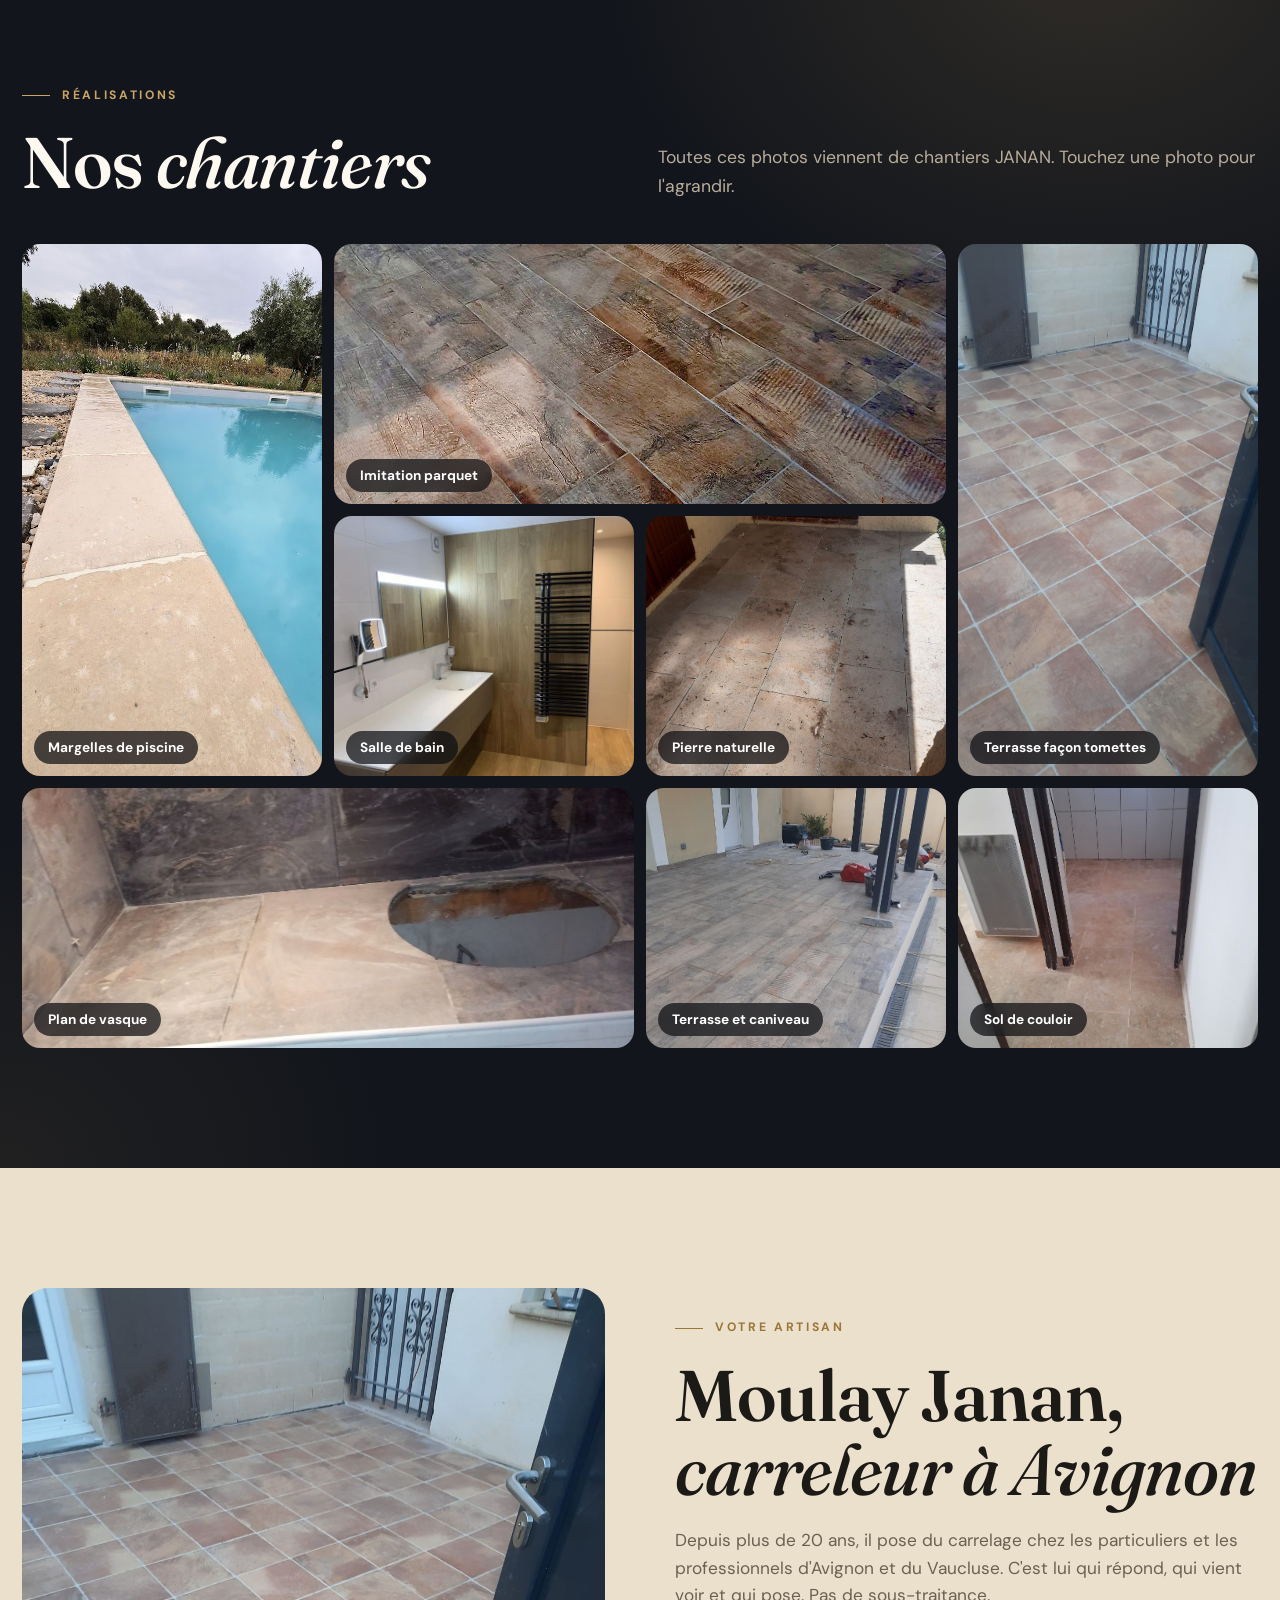
==== commit ca2e0112: "Formulaire : champ « Nom et prénom » Co-Authored-By: Claude Opus 5.5 <noreply@anthropic.com>" ====
--- a/index.html
+++ b/index.html
@@ -763,7 +763,7 @@
         </div>
         <div class="row">
           <div><label for="ville">Ville</label><input id="ville" required autocomplete="address-level2" placeholder="Ex. : Sorgues"></div>
-          <div><label for="nom">Prénom</label><input id="nom" required autocomplete="given-name" placeholder="Votre prénom"></div>
+          <div><label for="nom">Nom et prénom</label><input id="nom" required autocomplete="name" placeholder="Ex. : Marie Dupont"></div>
         </div>
         <div class="row">
           <div><label for="tel">Téléphone</label><input id="tel" type="tel" required autocomplete="tel" placeholder="06 12 34 56 78"></div>
@@ -835,7 +835,7 @@
       <p><strong>Éditeur :</strong> JANAN – Moulay Janan, entrepreneur individuel, Avignon (84). Téléphone : 07 58 49 40 03. E-mail : contact@janan-carreleur.fr.</p>
       <p><strong>SIRET :</strong> 443 090 154 00024 – Activité : travaux de revêtement des sols et des murs (APE 43.33Z).</p>
       <p><strong>Hébergement :</strong> GitHub Inc., 88 Colin P. Kelly Jr. Street, San Francisco, CA 94107, États-Unis.</p>
-      <p><strong>Données personnelles :</strong> le formulaire de devis ne stocke aucune donnée sur ce site. Votre demande (prénom, ville, téléphone, e-mail, projet) est transmise par e-mail à JANAN via le service FormSubmit, uniquement pour vous recontacter au sujet de votre devis. Si vous choisissez WhatsApp, le message s'ouvre dans WhatsApp et vous décidez de l'envoyer ou non.</p>
+      <p><strong>Données personnelles :</strong> le formulaire de devis ne stocke aucune donnée sur ce site. Votre demande (nom, ville, téléphone, e-mail, projet) est transmise par e-mail à JANAN via le service FormSubmit, uniquement pour vous recontacter au sujet de votre devis. Si vous choisissez WhatsApp, le message s'ouvre dans WhatsApp et vous décidez de l'envoyer ou non.</p>
       <p><strong>Crédits :</strong> vidéo d'ouverture (Pexels), sous licence gratuite. L'effet marbre est un rendu illustratif. Toutes les autres photos sont des chantiers JANAN.</p>
     </details>
     <p class="credits">© 2026 JANAN Carreleur – Avignon</p>
@@ -1274,7 +1274,7 @@
 
   // Devis : envoyé directement par e-mail à contact@janan-carreleur.fr (service FormSubmit), ou sur WhatsApp au choix
   const qf = $('qf'), v = id => $(id).value.trim();
-  const devisTexte = () => `Bonjour, je souhaite un devis.\nTravaux : ${v('type')}\nSurface : ${v('surf')}\nVille : ${v('ville')}\nPrénom : ${v('nom')}\nTéléphone : ${v('tel')}` + (v('email') ? `\nE-mail : ${v('email')}` : '') + (v('msg') ? `\nProjet : ${v('msg')}` : '');
+  const devisTexte = () => `Bonjour, je souhaite un devis.\nTravaux : ${v('type')}\nSurface : ${v('surf')}\nVille : ${v('ville')}\nNom : ${v('nom')}\nTéléphone : ${v('tel')}` + (v('email') ? `\nE-mail : ${v('email')}` : '') + (v('msg') ? `\nProjet : ${v('msg')}` : '');
   const qfNote = (txt, err) => { $('qfNote').textContent = txt; $('qfNote').classList.toggle('err', !!err); };
   qf.addEventListener('submit', async e => {
     e.preventDefault();
@@ -1287,7 +1287,7 @@
         body: JSON.stringify({
           _subject: `Demande de devis – ${v('type')} – ${v('ville')}`,
           _template: 'table', _captcha: 'false', ...(v('email') ? { _replyto: v('email') } : {}),
-          'Travaux': v('type'), 'Surface': v('surf'), 'Ville': v('ville'), 'Prénom': v('nom'),
+          'Travaux': v('type'), 'Surface': v('surf'), 'Ville': v('ville'), 'Nom et prénom': v('nom'),
           'Téléphone': v('tel'), 'E-mail': v('email') || '—', 'Projet': v('msg') || '—'
         })
       });
